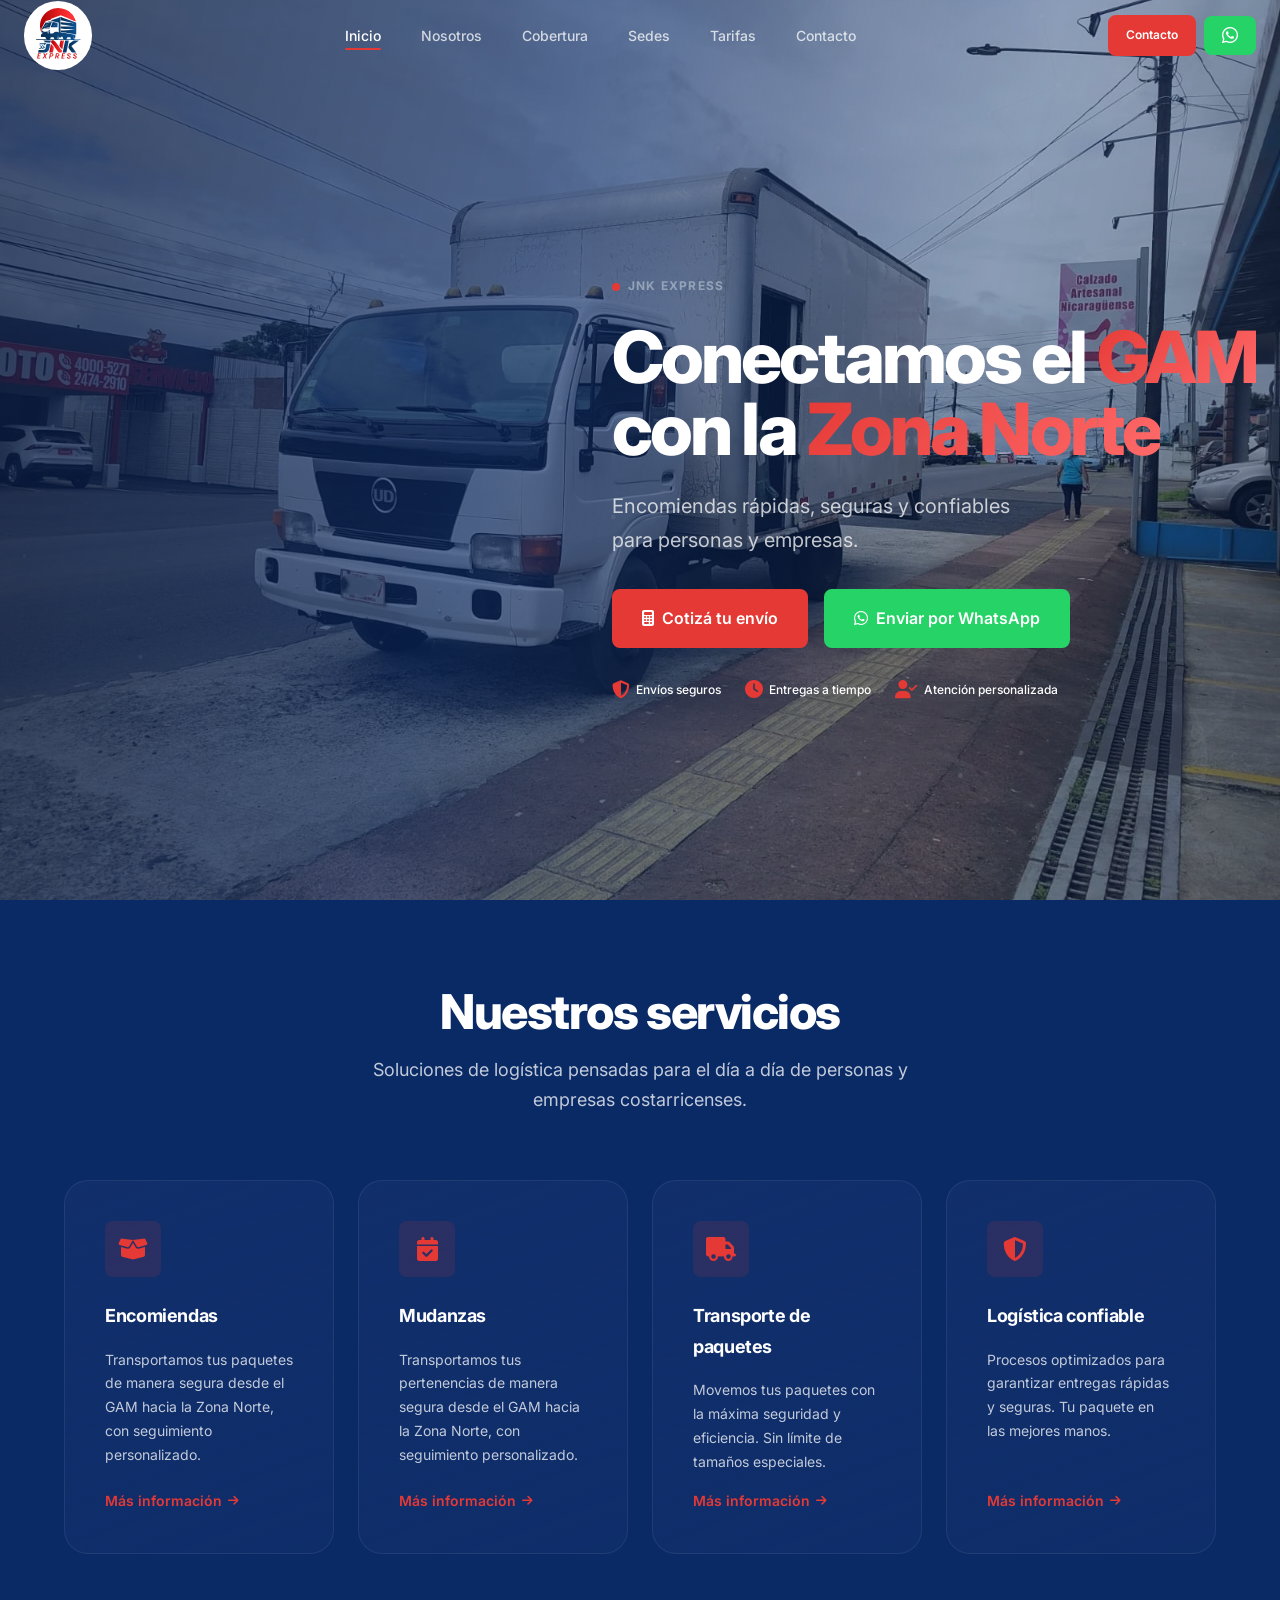
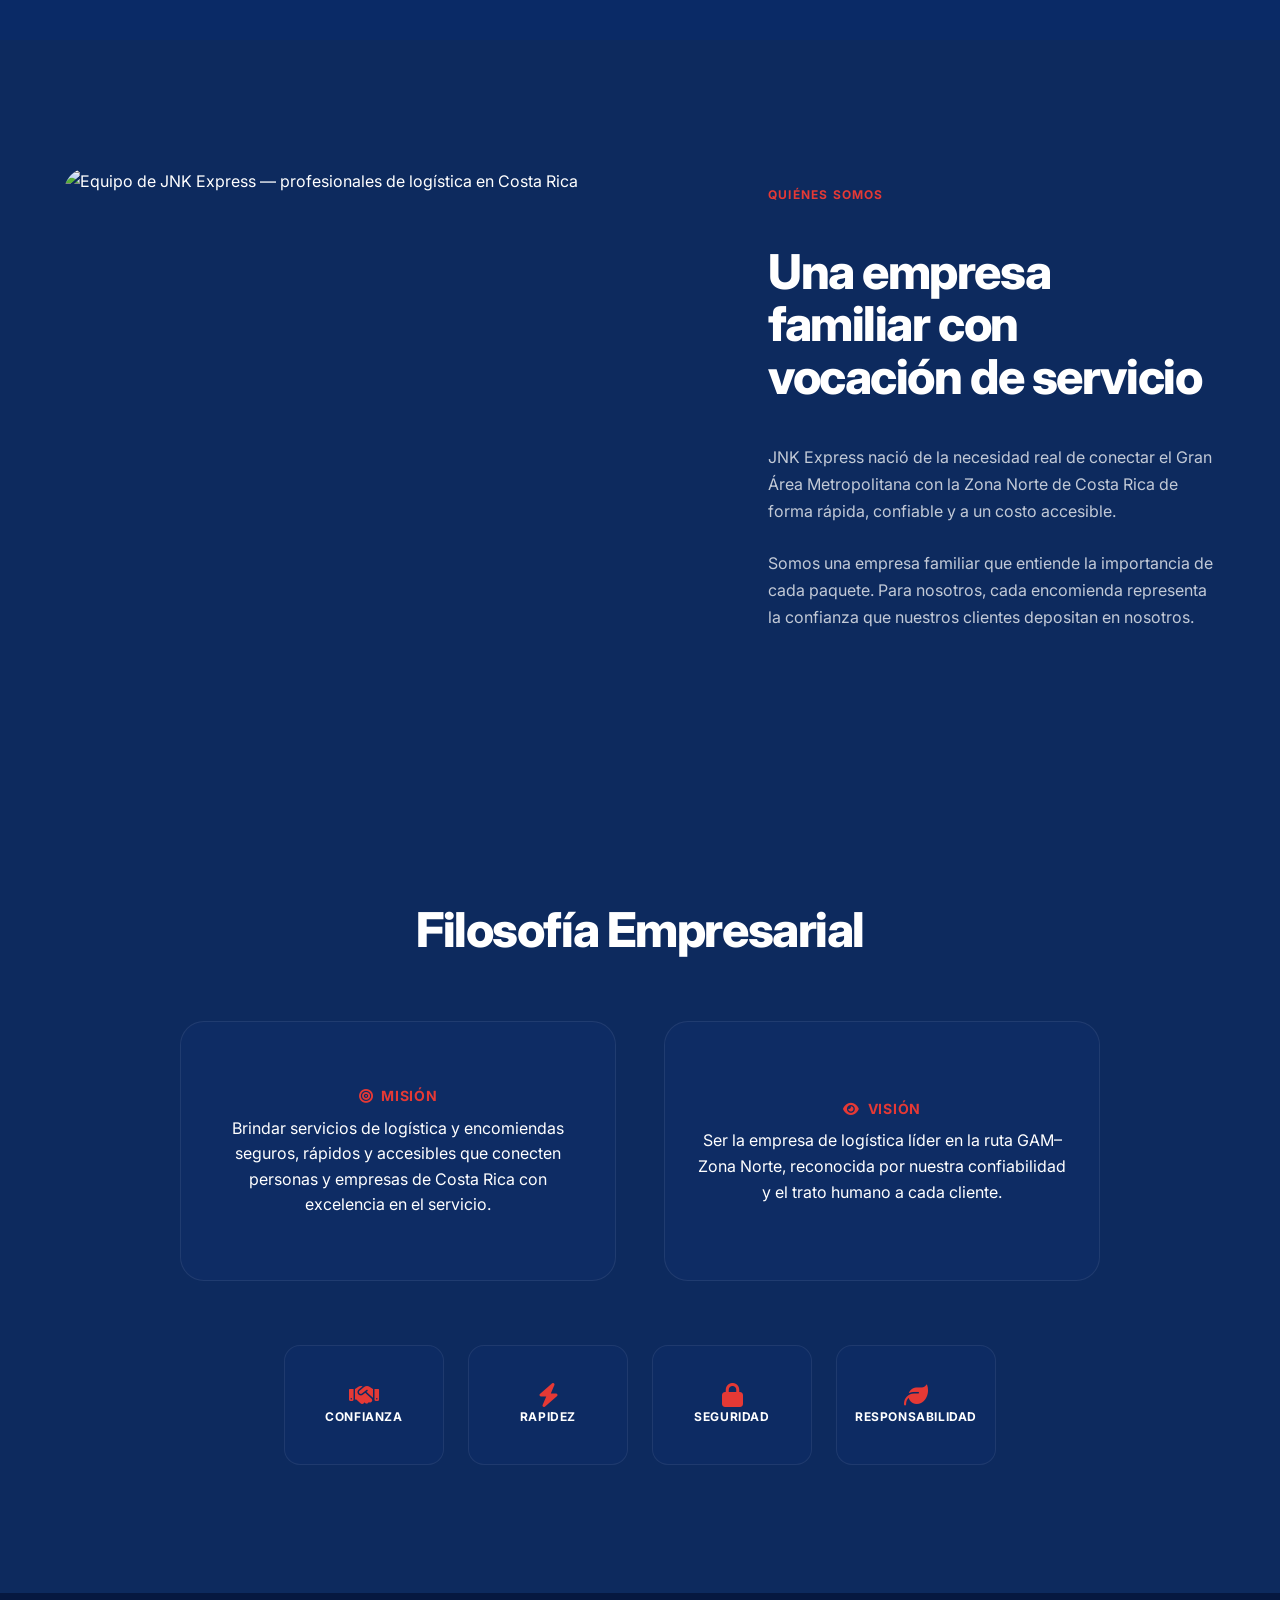
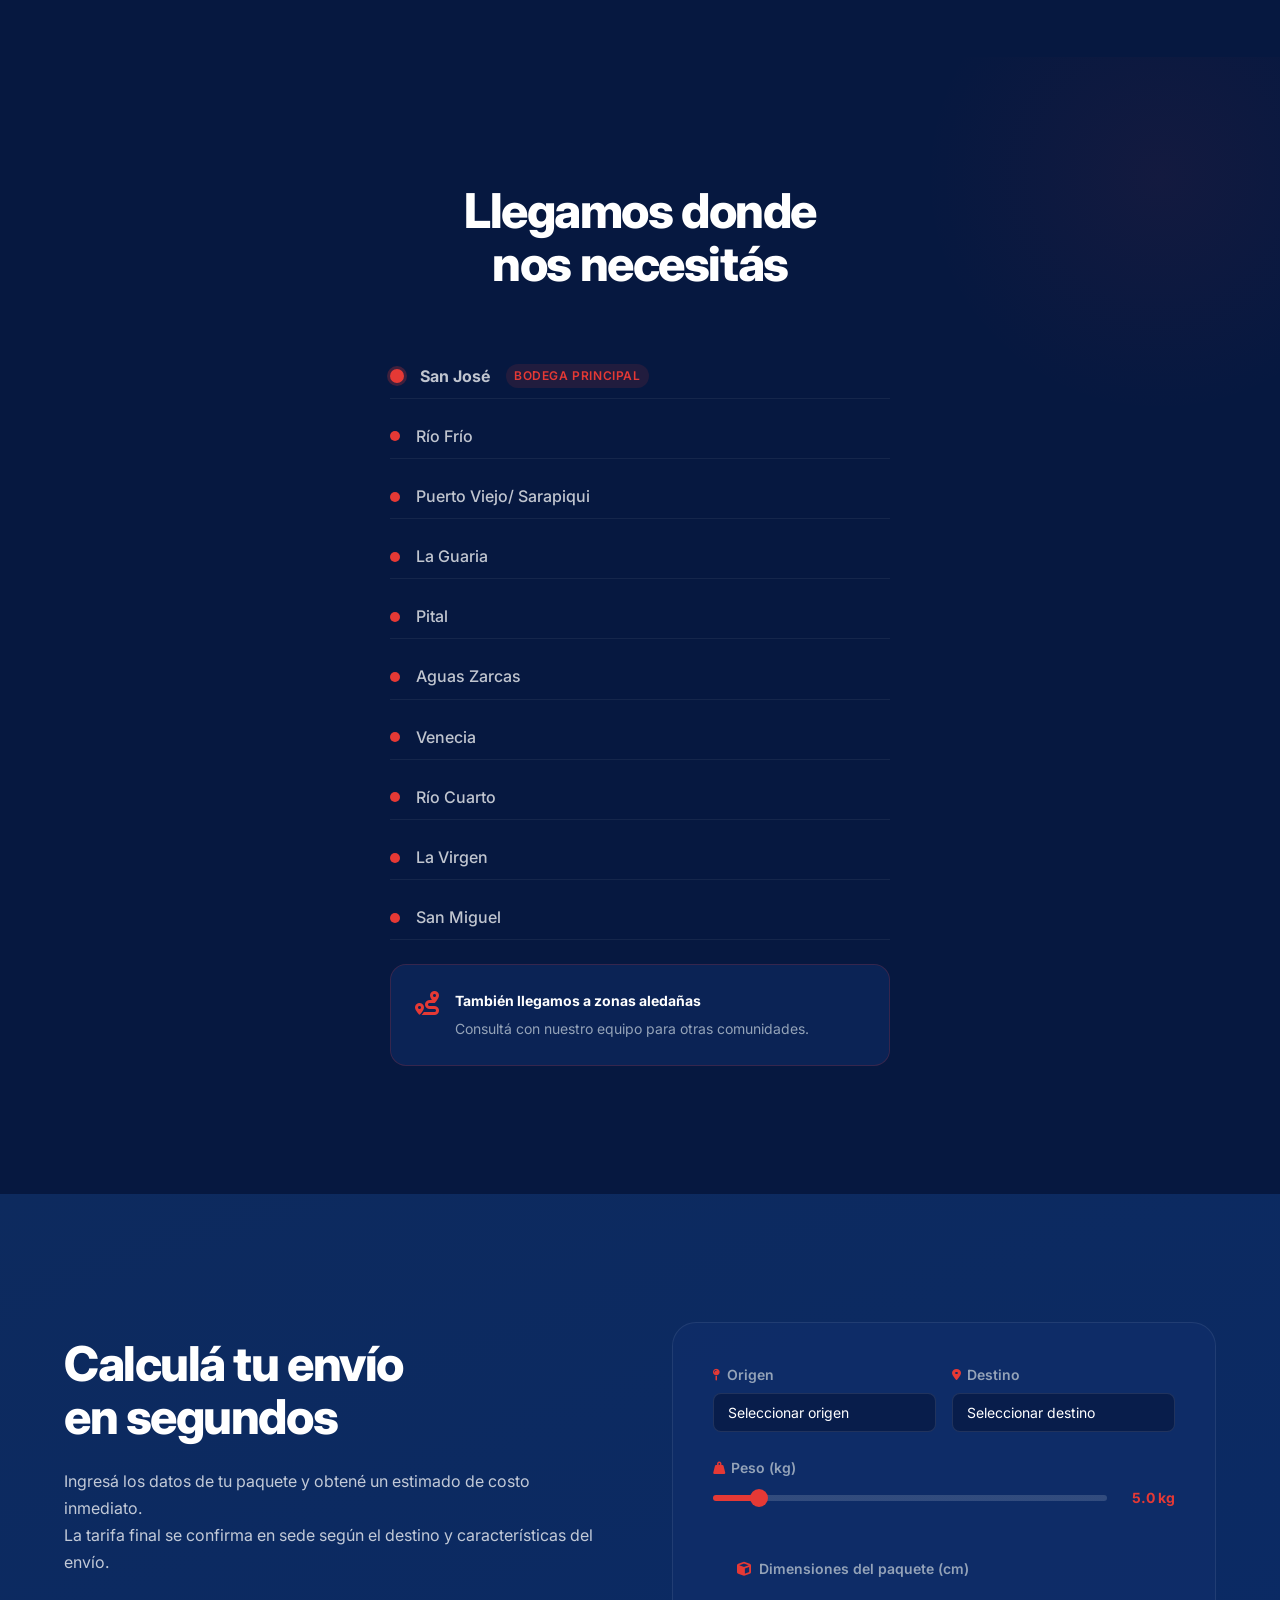
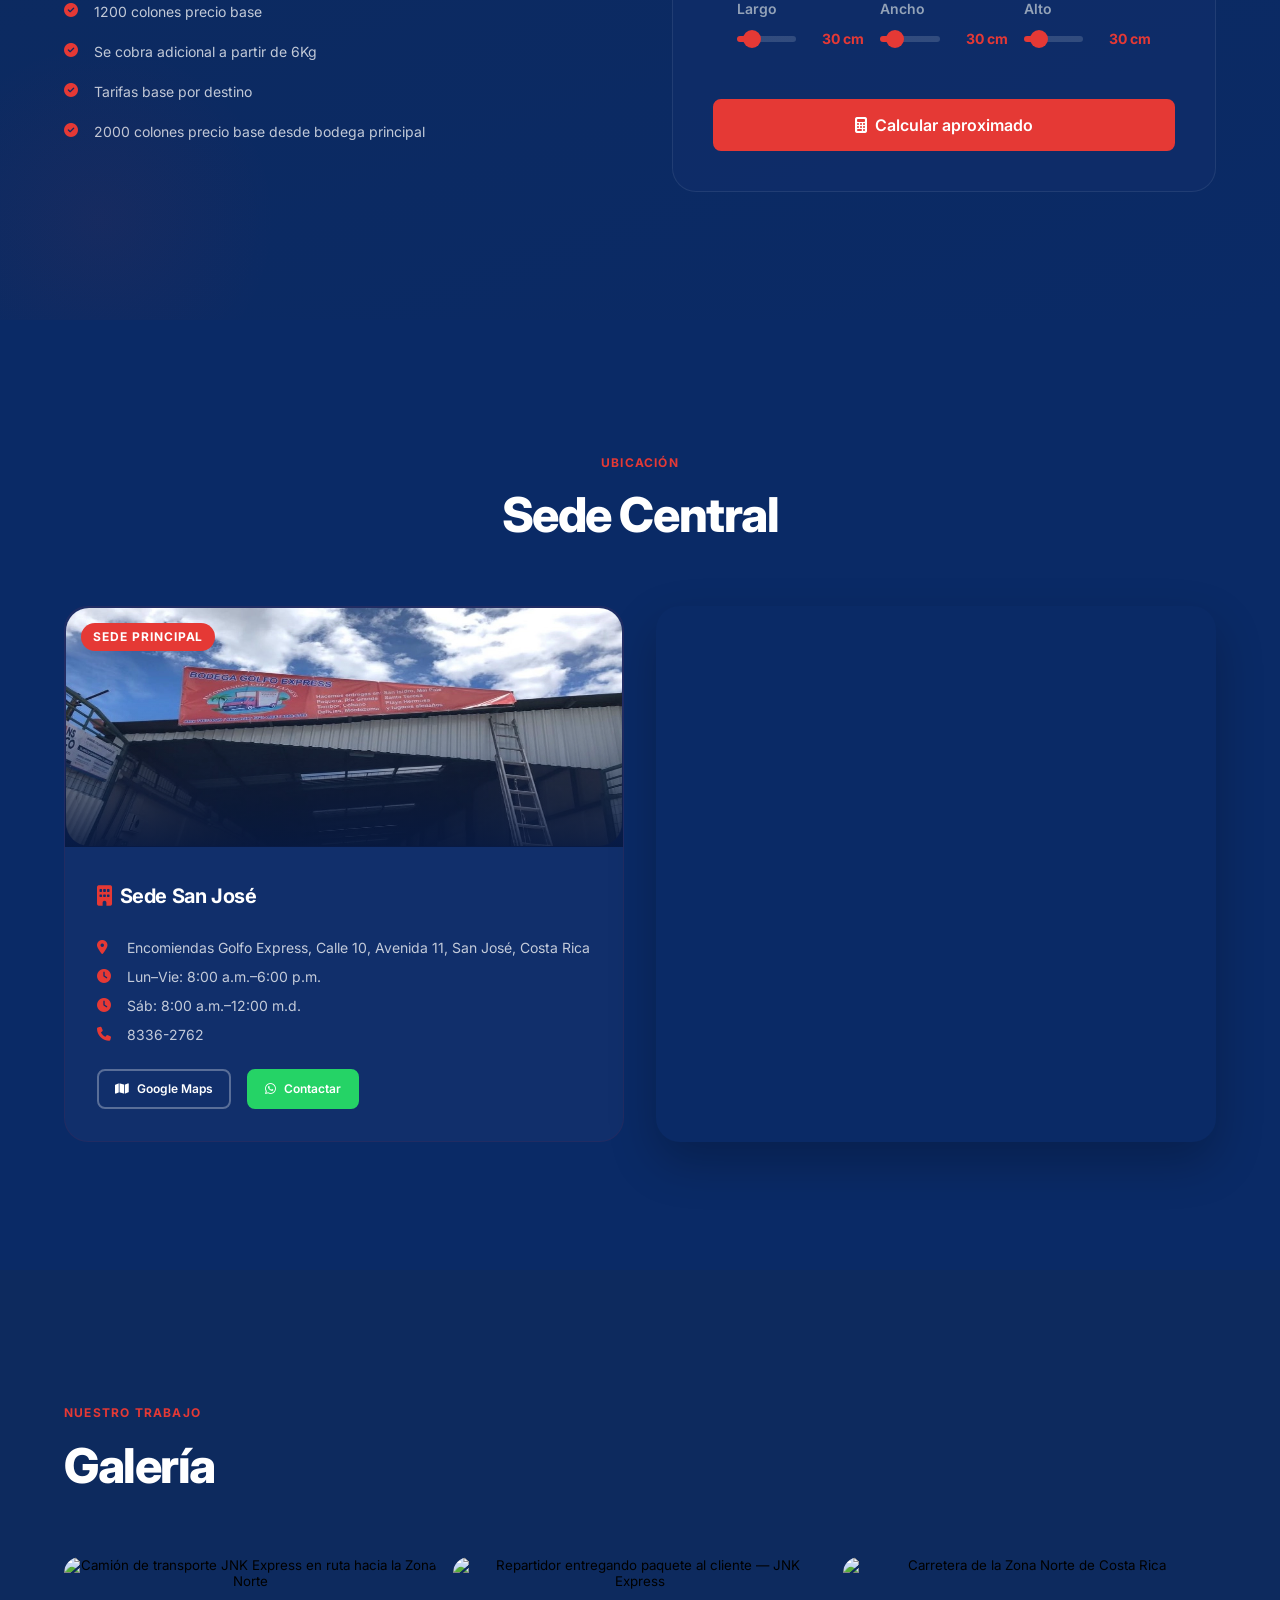
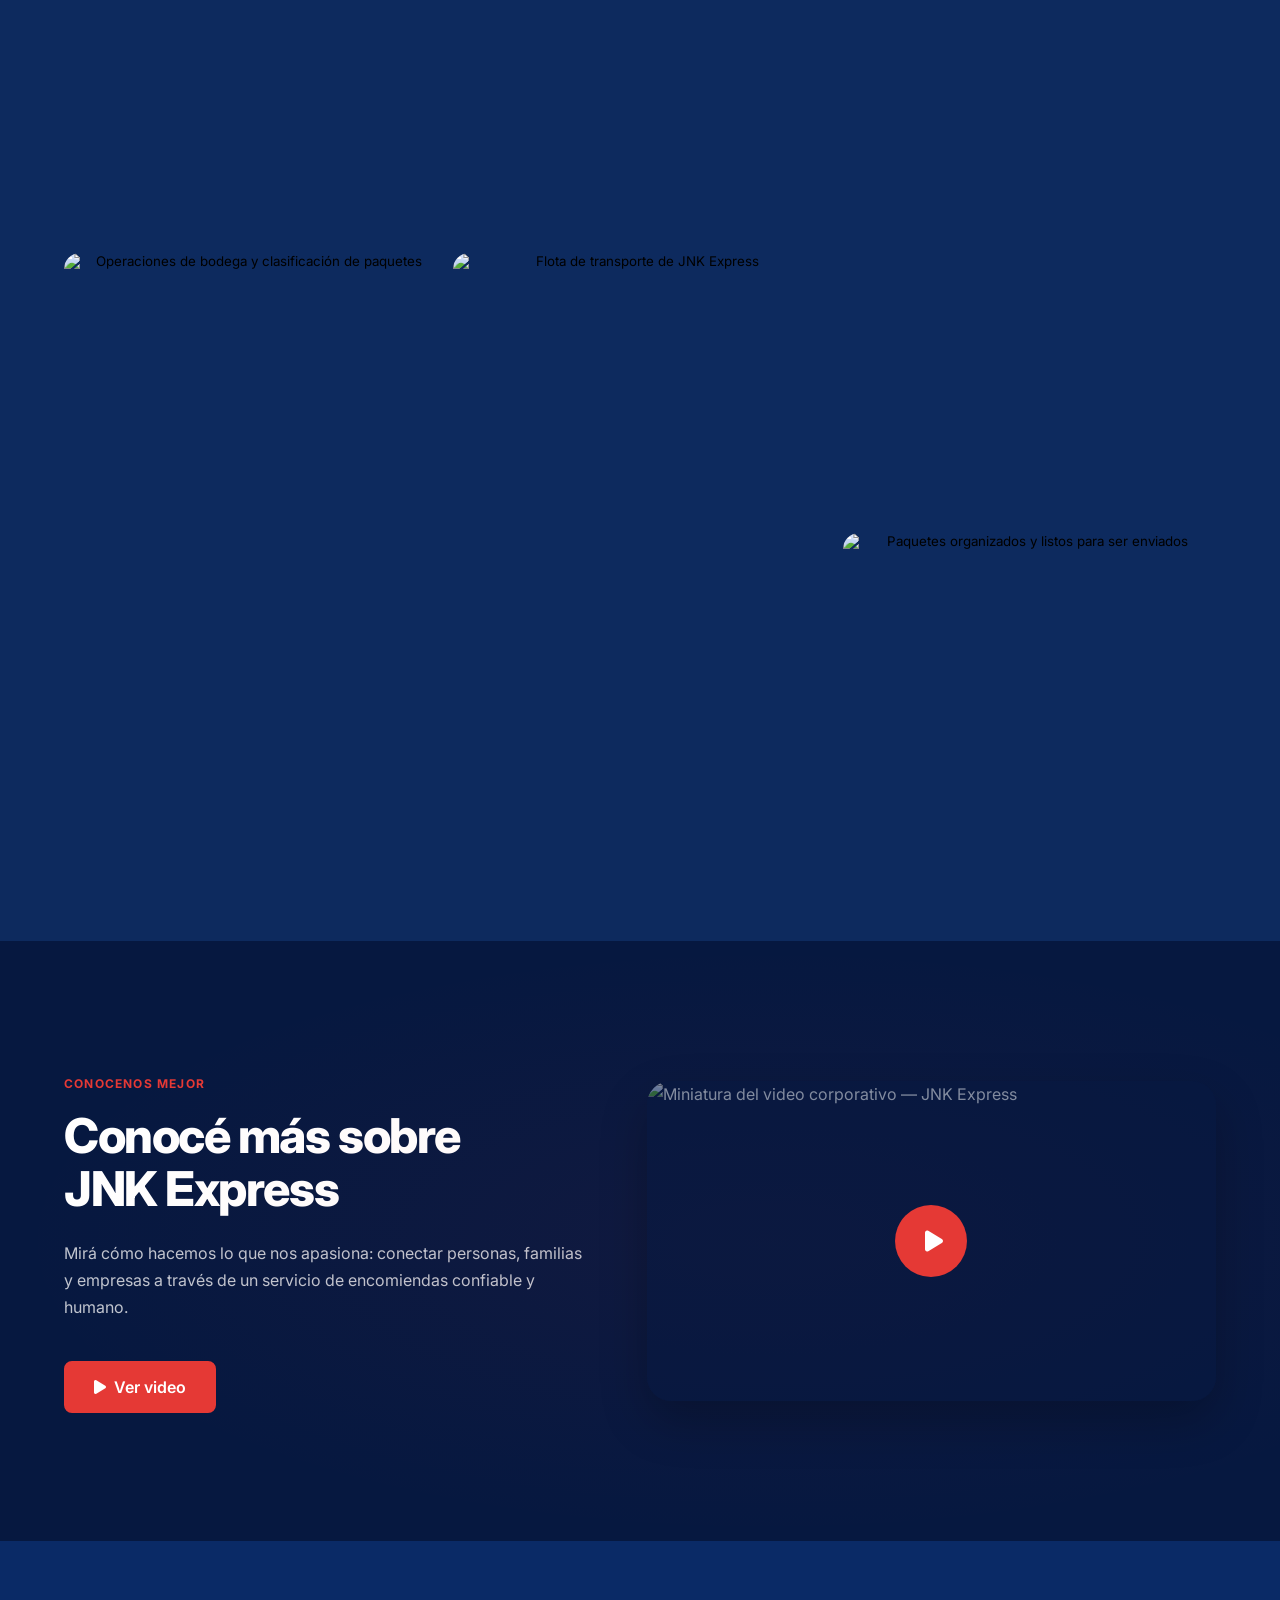
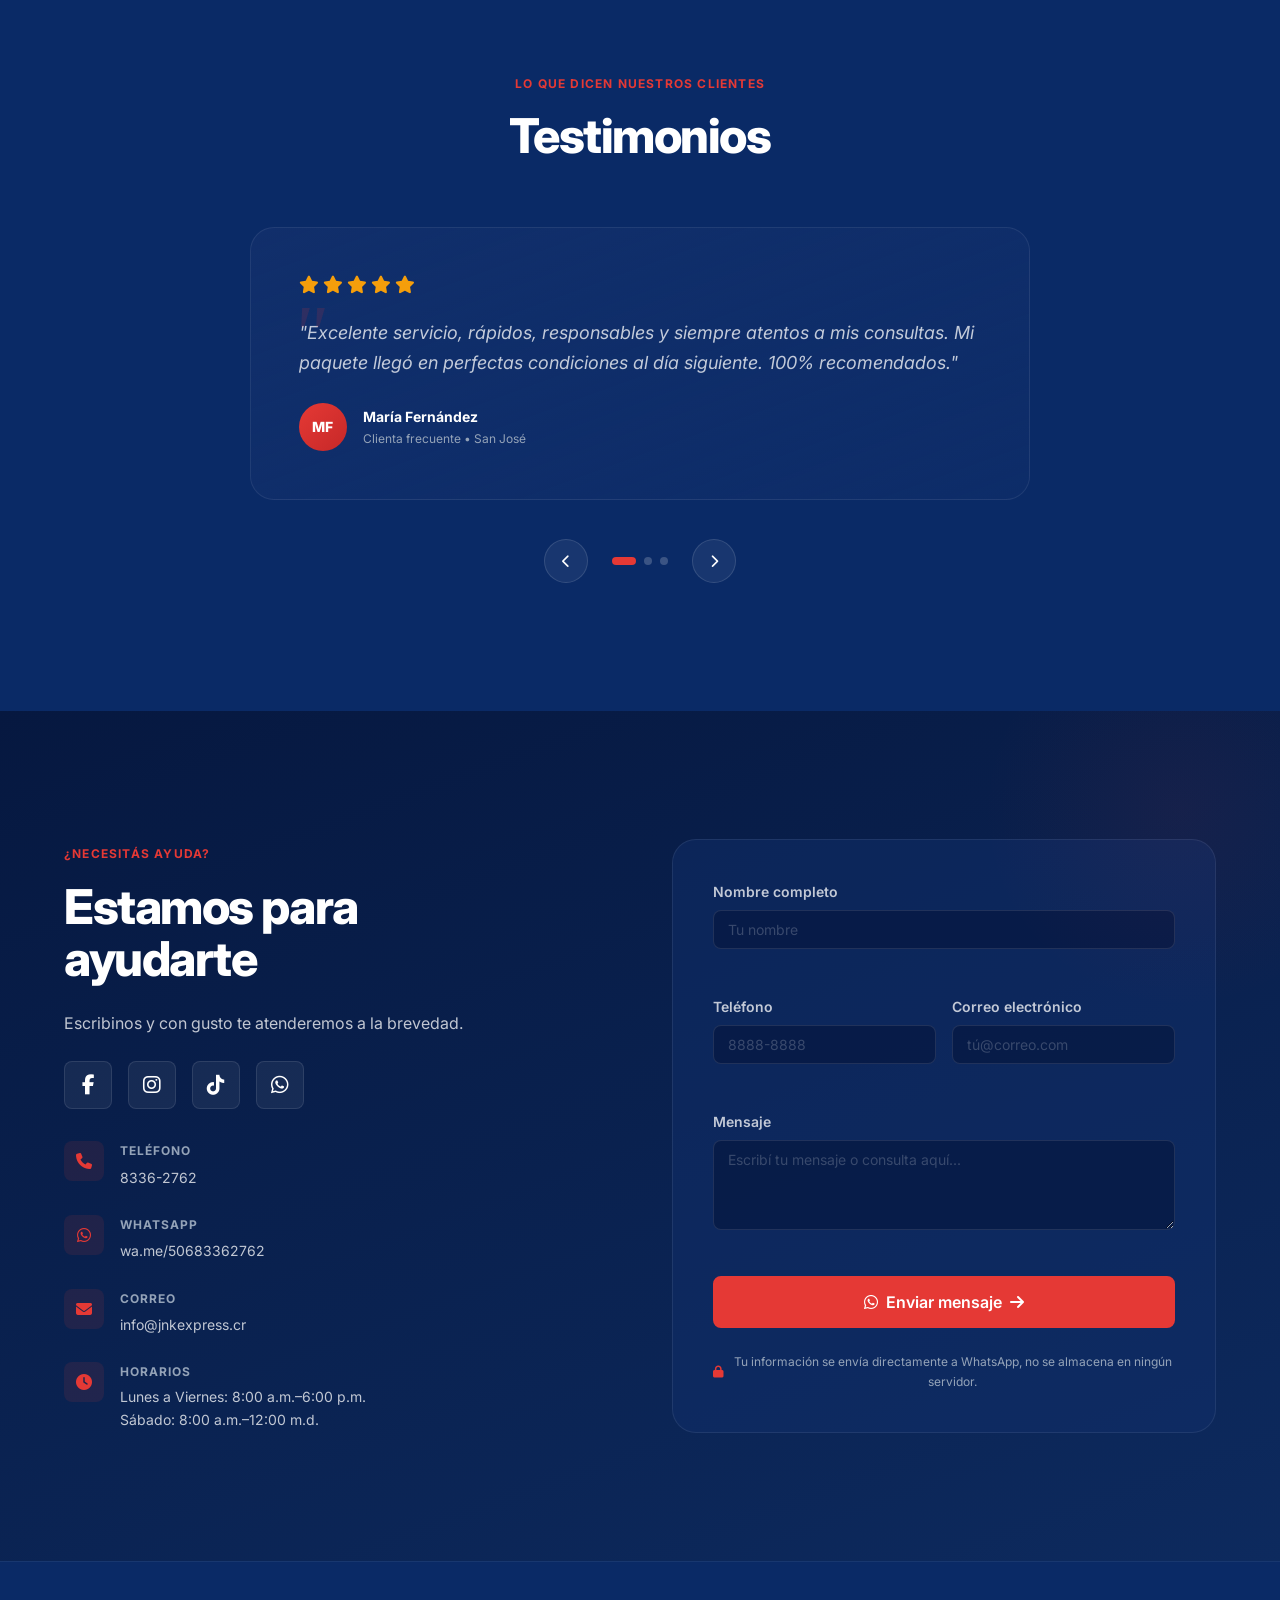
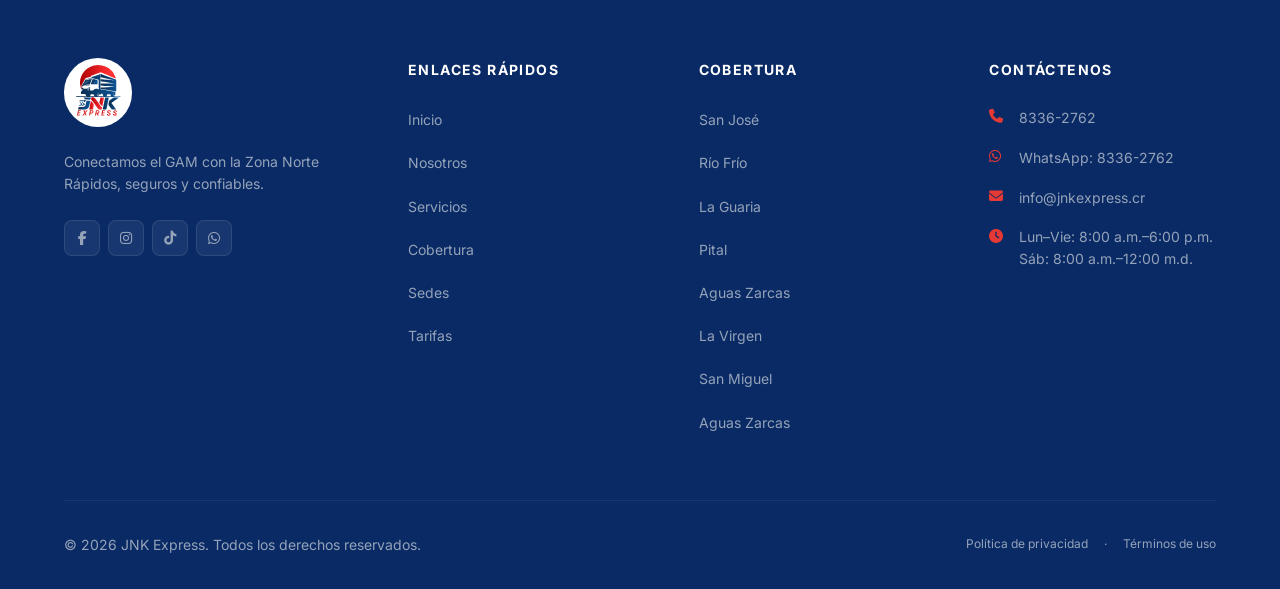
==== index.html @ f55cfb60 "fix(seo): add google search console verification meta tag" ====
<!DOCTYPE html>
<html lang="es">

<head>
    <!-- ══════════════════════════════════════
       META TAGS — SEO Y RENDIMIENTO
       ══════════════════════════════════════ -->
    <meta charset="UTF-8">
    <meta name="viewport" content="width=device-width, initial-scale=1.0">
    <meta http-equiv="X-UA-Compatible" content="IE=edge">

    <!-- SEO Primario -->
    <title>JNK Express</title>
    <meta name="description"
        content="JNK Express: encomiendas rápidas y seguras entre el GAM y la Zona Norte de Costa Rica. Envíos a San José, Río Frío, Pital, Aguas Zarcas y más destinos.">
    <meta name="keywords"
        content="encomiendas Costa Rica, envíos GAM, envíos Zona Norte, transporte de paquetes, mensajería Costa Rica, encomiendas San Carlos, encomiendas Río Frío, logística Costa Rica, transporte empresarial">
    <!-- cambiar con url netlify -->
    <!-- <link rel="canonical" href="https://jnkexpress.cr/"> -->
    <link rel="canonical" href="https://jnkexpress.netlify.app/">

    <!-- Google Search Console Verification -->
    <!-- REEMPLAZAR con el código de verificación de Search Console -->
    <meta name="google-site-verification" content="yZvQUy5CTRhYEAlHgS5wYZeiInk_PXOUps9m0Fp14XA" />

    <!-- Open Graph -->
    <meta property="og:title" content="JNK Express – Encomiendas Costa Rica">
    <meta property="og:description"
        content="Conectamos el GAM con la Zona Norte. Encomiendas rápidas, seguras y confiables.">
    <meta property="og:type" content="website">
    <meta property="og:url" content="https://jnkexpress.netlify.app/">
    <meta property="og:image" content="https://jnkexpress.netlify.app/assets/images/og-image.jpg">
    <meta property="og:locale" content="es_CR">
    <meta property="og:site_name" content="JNK Express">

    <!-- Twitter Cards -->
    <meta name="twitter:card" content="summary_large_image">
    <meta name="twitter:title" content="JNK Express – Encomiendas Costa Rica">
    <meta name="twitter:description" content="Conectamos el GAM con la Zona Norte. Encomiendas rápidas y confiables.">
    <meta name="twitter:image" content="https://jnkexpress.netlify.app/assets/images/og-image.jpg">

    <!-- Schema.org LocalBusiness -->
    <script type="application/ld+json">
  {
    "@context": "https://schema.org",
    "@type": "LocalBusiness",
    "name": "JNK Express",
    "description": "Empresa de logística y encomiendas en Costa Rica, conectando el GAM con la Zona Norte.",
    "url": "https://jnkexpress.cr",
    "telephone": "8336-2762",
    "email": "info@jnkexpress.cr",
    "address": [
      {
        "@type": "PostalAddress",
        "streetAddress": "Calle 12, Avenida 8",
        "addressLocality": "San José",
        "addressCountry": "CR"
      },
      {
        "@type": "PostalAddress",
        "streetAddress": "300 m este de la Plaza de Deportes",
        "addressLocality": "Río Frío",
        "addressRegion": "Alajuela",
        "addressCountry": "CR"
      }
    ],
    "openingHours": "Mo-Fr 08:00-18:00 Sa 08:00-12:00",
    "sameAs": [
      "https://www.facebook.com/share/1AAkf3fwno/?mibextid=wwXIfr",
      "https://www.instagram.com/transportes_jnk_express"
    ]
  }
  </script>

    <!-- ══════════════════════════════════════
       FUENTES — INTER DE GOOGLE FONTS
       ══════════════════════════════════════ -->
    <link rel="preconnect" href="https://fonts.googleapis.com">
    <link rel="preconnect" href="https://fonts.gstatic.com" crossorigin>
    <link href="https://fonts.googleapis.com/css2?family=Inter:wght@400;500;600;700;800&display=swap" rel="stylesheet">

    <!-- ══════════════════════════════════════
       TAILWIND CDN
       ══════════════════════════════════════ -->
    <script src="https://cdn.tailwindcss.com"></script>

    <!-- ══════════════════════════════════════
       FONT AWESOME 6
       ══════════════════════════════════════ -->
    <link rel="stylesheet" href="https://cdnjs.cloudflare.com/ajax/libs/font-awesome/6.5.0/css/all.min.css"
        integrity="sha512-Avb2QiuDEEvB4bZJYdft2mNjVShBftLdPG8FJ0V7irTLQ8Uo0qcPxh4Plq7G5tGm0rU+1SPhVotteLpBERwTkw=="
        crossorigin="anonymous" referrerpolicy="no-referrer">

    <!-- ══════════════════════════════════════
       ESTILOS PROPIOS
       ══════════════════════════════════════ -->
    <link rel="stylesheet" href="css/styles.css">

    <!-- Google Analytics GA4 -->
    <!-- REEMPLAZAR G-XXXXXXXXXX con el ID real del cliente en GA4 -->
    <script async src="https://www.googletagmanager.com/gtag/js?id=G-XXXXXXXXXX"></script>
    <script>
        window.dataLayer = window.dataLayer || [];
        function gtag() { dataLayer.push(arguments); }
        gtag('js', new Date());
        gtag('config', 'G-XXXXXXXXXX');
    </script>
</head>



<body>
    <header id="navbar" class="navbar" role="banner">
        <nav class="navbar__inner" aria-label="Navegación principal">

            <!-- Logo -->
            <a href="#inicio" class="navbar__logo" aria-label="JNK Express — Ir al inicio">
                <img src="assets/logos/jnk-logo.svg" alt="JNK Express" class="navbar__logo-img">
            </a>

            <!-- Menú de navegación desktop -->
            <ul class="navbar__links" role="list">
                <li><a href="#inicio" class="navbar__link" aria-label="Ir a Inicio">Inicio</a></li>
                <li><a href="#nosotros" class="navbar__link" aria-label="Ir a Nosotros">Nosotros</a></li>
                <li><a href="#cobertura" class="navbar__link" aria-label="Ir a Cobertura">Cobertura</a></li>
                <li><a href="#sedes" class="navbar__link" aria-label="Ir a Sedes">Sedes</a></li>
                <li><a href="#calculadora" class="navbar__link" aria-label="Ir a Tarifas">Tarifas</a></li>
                <li><a href="#contacto" class="navbar__link" aria-label="Ir a Contacto">Contacto</a></li>
            </ul>

            <!-- Botones del Navbar -->
            <div class="navbar__actions">
                <a href="#contacto" class="btn btn--primary btn--sm" aria-label="Ir al formulario de contacto">
                    Contacto
                </a>
                <a href="https://wa.me/50683362762" target="_blank" rel="noopener noreferrer"
                    class="btn btn--whatsapp btn--sm" aria-label="Contactar JNK Express por WhatsApp">
                    <i class="fab fa-whatsapp" aria-hidden="true"></i>
                </a>
            </div>

            <!-- menu hamburguesa  -->
            <button id="mobile-menu-btn" class="navbar__hamburger" aria-label="Abrir menú de navegación"
                aria-expanded="false" aria-controls="mobile-menu">
                <span class="hamburger__line" aria-hidden="true"></span>
                <span class="hamburger__line" aria-hidden="true"></span>
                <span class="hamburger__line" aria-hidden="true"></span>
            </button>
        </nav>

        <!-- Menú mobil desplegable -->
        <div id="mobile-menu" class="mobile-menu" aria-hidden="true" role="dialog"
            aria-label="Menú de navegación móvil">
            <ul class="mobile-menu__links" role="list">
                <li><a href="#inicio" class="mobile-menu__link">Inicio</a></li>
                <li><a href="#nosotros" class="mobile-menu__link">Nosotros</a></li>
                <li><a href="#cobertura" class="mobile-menu__link">Cobertura</a></li>
                <li><a href="#sedes" class="mobile-menu__link">Sedes</a></li>
                <li><a href="#calculadora" class="mobile-menu__link">Tarifas</a></li>
                <li><a href="#contacto" class="mobile-menu__link">Contacto</a></li>
            </ul>
            <div class="mobile-menu__actions">
                <a href="https://wa.me/50683362762" target="_blank" rel="noopener noreferrer"
                    class="btn btn--whatsapp btn--full" aria-label="Ir a WhatsApp de JNK Express">
                    <i class="fab fa-whatsapp" aria-hidden="true"></i> WhatsApp
                </a>
            </div>
        </div>
    </header>

    <main id="main-content">
        <!-- SECCIONES -->

        <!-- HERO SECTION -->
        <section id="inicio" class="hero" aria-label="Sección principal de JNK Express">

            <canvas id="hero-canvas" class="hero__canvas" aria-hidden="true"></canvas>

            <div class="hero__bg-image" role="img" aria-label="Camión JNK Express en ruta"></div>

            <!-- degradado -->
            <div class="hero__overlay" aria-hidden="true"></div>

            <div class="hero__container hero__container--single">

                <div class="hero__content reveal-fade-up">
                    <p class="hero__eyebrow">
                        <span class="eyebrow__dot" aria-hidden="true"></span>
                        JNK EXPRESS
                    </p>
                    <h1 class="hero__title">
                        Conectamos el <span class="hero__title--accent">GAM</span><br>
                        con la <span class="hero__title--accent">Zona Norte</span>
                    </h1>

                    <p class="hero__subtitle">
                        Encomiendas rápidas, seguras y confiables<br>
                        para personas y empresas.
                    </p>


                    <div class="hero__actions">
                        <a href="#calculadora" class="btn btn--primary btn--lg"
                            aria-label="Ir a la calculadora de envíos">
                            <i class="fas fa-calculator" aria-hidden="true"></i>
                            Cotizá tu envío
                        </a>
                        <a href="https://wa.me/50683362762" target="_blank" rel="noopener noreferrer"
                            class="btn btn--whatsapp btn--lg" aria-label="Enviar mensaje por WhatsApp a JNK Express">
                            <i class="fab fa-whatsapp" aria-hidden="true"></i>
                            Enviar por WhatsApp
                        </a>
                    </div>
                    <div class="hero__trust" aria-label="Indicadores de confianza">
                        <span class="trust__badge">
                            <i class="fas fa-shield-halved" aria-hidden="true"></i>
                            Envíos seguros
                        </span>
                        <span class="trust__badge">
                            <i class="fas fa-clock" aria-hidden="true"></i>
                            Entregas a tiempo
                        </span>
                        <span class="trust__badge">
                            <i class="fas fa-user-check" aria-hidden="true"></i>
                            Atención personalizada
                        </span>
                    </div>
                </div>

            </div>
        </section>

        <!-- SERVICIOS -->
        <section id="servicios" class="servicios" aria-labelledby="servicios-titulo">
            <div class="section-container">

                <header class="section-header reveal-fade-up">
                    <h2 id="servicios-titulo" class="section-title">Nuestros servicios</h2>
                    <p class="section-subtitle">
                        Soluciones de logística pensadas para el día a día de personas y empresas costarricenses.
                    </p>
                </header>

                <div class="servicios__grid reveal-stagger">

                    <article class="service-card">
                        <div class="service-card__icon-wrap" aria-hidden="true">
                            <i class="fas fa-box-open service-card__icon"></i>
                        </div>
                        <h3 class="service-card__title">Encomiendas</h3>
                        <p class="service-card__desc">
                            Transportamos tus paquetes de manera segura desde el GAM hacia la Zona Norte, con
                            seguimiento
                            personalizado.
                        </p>
                        <a href="#contacto" class="service-card__link"
                            aria-label="Más información sobre el servicio de encomiendas">
                            Más información <i class="fas fa-arrow-right" aria-hidden="true"></i>
                        </a>
                    </article>

                    <article class="service-card">
                        <div class="service-card__icon-wrap" aria-hidden="true">
                            <i class="fas fa-calendar-check service-card__icon"></i>
                        </div>
                        <h3 class="service-card__title">Mudanzas</h3>
                        <p class="service-card__desc">
                            Transportamos tus pertenencias de manera segura desde el GAM hacia la Zona Norte, con
                            seguimiento
                            personalizado.
                        </p>
                        <a href="#contacto" class="service-card__link" aria-label="Más información sobre Mudanzas">
                            Más información <i class="fas fa-arrow-right" aria-hidden="true"></i>
                        </a>
                    </article>

                    <article class="service-card">
                        <div class="service-card__icon-wrap" aria-hidden="true">
                            <i class="fas fa-truck service-card__icon"></i>
                        </div>
                        <h3 class="service-card__title">Transporte de paquetes</h3>
                        <p class="service-card__desc">
                            Movemos tus paquetes con la máxima seguridad y eficiencia. Sin límite de tamaños especiales.
                        </p>
                        <a href="#contacto" class="service-card__link"
                            aria-label="Más información sobre transporte de paquetes">
                            Más información <i class="fas fa-arrow-right" aria-hidden="true"></i>
                        </a>
                    </article>

                    <article class="service-card">
                        <div class="service-card__icon-wrap" aria-hidden="true">
                            <i class="fas fa-shield-halved service-card__icon"></i>
                        </div>
                        <h3 class="service-card__title">Logística confiable</h3>
                        <p class="service-card__desc">
                            Procesos optimizados para garantizar entregas rápidas y seguras. Tu paquete en las mejores
                            manos.
                        </p>
                        <a href="#contacto" class="service-card__link"
                            aria-label="Más información sobre logística confiable">
                            Más información <i class="fas fa-arrow-right" aria-hidden="true"></i>
                        </a>
                    </article>
                </div>
            </div>
        </section>
        <!-- NOSOTROS -->
        <section id="nosotros" class="nosotros" aria-labelledby="nosotros-titulo">
            <div class="section-container">

                <div class="nosotros__grid">

                    <figure class="nosotros__visual reveal-fade-left">
                        <!-- REEMPLAZAR: foto del equipo o sede de JNK Express -->
                        <img src="https://images.unsplash.com/photo-1586528116311-ad8dd3c8310d?w=800&q=80"
                            alt="Equipo de JNK Express — profesionales de logística en Costa Rica" loading="lazy"
                            width="800" height="600" class="nosotros__image">
                    </figure>

                    <div class="nosotros__content reveal-fade-right">
                        <p class="section-eyebrow">Quiénes somos</p>
                        <h2 id="nosotros-titulo" class="section-title section-title--left">
                            Una empresa familiar con<br>vocación de servicio
                        </h2>
                        <p class="nosotros__text">
                            JNK Express nació de la necesidad real de conectar el Gran Área Metropolitana con la Zona
                            Norte de Costa
                            Rica de forma rápida, confiable y a un costo accesible.
                        </p>
                        <p class="nosotros__text">
                            Somos una empresa familiar que entiende la importancia de cada paquete. Para nosotros, cada
                            encomienda
                            representa la confianza que nuestros clientes depositan en nosotros.
                        </p>
                    </div>
                </div>
            </div>
        </section>
        <!-- MISION Y VISION -->
        <section id="mision_vision" class="mision-vision" aria-labelledby="mision-vision-titulo">
            <div class="section-container">
                <header class="section-header reveal-fade-up">
                    <h2 id="mision-vision-titulo" class="section-title">Filosofía Empresarial</h2>
                </header>

                <div class="mision-vision__grid reveal-stagger">
                    <div class="mv__item">
                        <h3 class="mv__title">
                            <i class="fas fa-bullseye" aria-hidden="true"></i> Misión
                        </h3>
                        <p class="mv__text">
                            Brindar servicios de logística y encomiendas seguros, rápidos y accesibles que conecten
                            personas y
                            empresas de Costa Rica con excelencia en el servicio.
                        </p>
                    </div>

                    <div class="mv__item">
                        <h3 class="mv__title">
                            <i class="fas fa-eye" aria-hidden="true"></i> Visión
                        </h3>
                        <p class="mv__text">
                            Ser la empresa de logística líder en la ruta GAM–Zona Norte, reconocida por nuestra
                            confiabilidad y el
                            trato humano a cada cliente.
                        </p>
                    </div>
                </div>
                <div class="mv__valores reveal-stagger" aria-label="Valores de JNK Express">
                    <div class="valor-card">
                        <i class="fas fa-handshake valor-card__icon" aria-hidden="true"></i>
                        <span class="valor-card__label">Confianza</span>
                    </div>

                    <div class="valor-card">
                        <i class="fas fa-bolt valor-card__icon" aria-hidden="true"></i>
                        <span class="valor-card__label">Rapidez</span>
                    </div>

                    <div class="valor-card">
                        <i class="fas fa-lock valor-card__icon" aria-hidden="true"></i>
                        <span class="valor-card__label">Seguridad</span>
                    </div>

                    <div class="valor-card">
                        <i class="fas fa-leaf valor-card__icon" aria-hidden="true"></i>
                        <span class="valor-card__label">Responsabilidad</span>
                    </div>
                </div>
            </div>
        </section>
        <!-- COBERTURA -->
        <section id="cobertura" class="cobertura" aria-labelledby="cobertura-titulo">
            <div class="section-container">

                <header class="section-header reveal-fade-up">
                    <h2 id="cobertura-titulo" class="section-title section-title--white">
                        Llegamos donde<br>nos necesitás
                    </h2>
                </header>

                <div class="cobertura__grid">

                    <!-- destinos -->
                    <div class="cobertura__lista reveal-fade-left">
                        <ul class="destinos__list" role="list" aria-label="Lista de destinos de JNK Express">
                            <li class="destinos__item">
                                <span class="destinos__dot destinos__dot--hub" aria-hidden="true"></span>
                                <strong>San José</strong> <span class="destinos__tag">bodega principal</span>
                            </li>
                            <li class="destinos__item">
                                <span class="destinos__dot" aria-hidden="true"></span>
                                Río Frío
                            </li>
                            <li class="destinos__item">
                                <span class="destinos__dot" aria-hidden="true"></span>
                                Puerto Viejo/ Sarapiqui
                            </li>
                            <li class="destinos__item">
                                <span class="destinos__dot" aria-hidden="true"></span>
                                La Guaria
                            </li>
                            <li class="destinos__item">
                                <span class="destinos__dot" aria-hidden="true"></span>
                                Pital
                            </li>
                            <li class="destinos__item">
                                <span class="destinos__dot" aria-hidden="true"></span>
                                Aguas Zarcas
                            </li>
                            <li class="destinos__item">
                                <span class="destinos__dot" aria-hidden="true"></span>
                                Venecia
                            </li>
                            <li class="destinos__item">
                                <span class="destinos__dot" aria-hidden="true"></span>
                                Río Cuarto
                            </li>
                            <li class="destinos__item">
                                <span class="destinos__dot" aria-hidden="true"></span>
                                La Virgen
                            </li>
                            <li class="destinos__item">
                                <span class="destinos__dot" aria-hidden="true"></span>
                                San Miguel
                            </li>
                        </ul>
                        <aside class="cobertura__extra-card">
                            <i class="fas fa-route cobertura__extra-icon" aria-hidden="true"></i>
                            <div>
                                <p class="cobertura__extra-title">También llegamos a zonas aledañas</p>
                                <p class="cobertura__extra-text">Consultá con nuestro equipo para otras comunidades.</p>
                            </div>
                        </aside>
                    </div>

                </div>
            </div>
        </section>
        <!-- CALCULADORA -->
        <section id="calculadora" class="calculadora" aria-labelledby="calculadora-titulo">
            <div class="section-container">

                <div class="calculadora__grid">

                    <!-- Texto explicativo -->
                    <header class="calculadora__info reveal-fade-left">
                        <!-- <p class="section-eyebrow">Tarifas transparentes</p> -->
                        <h2 id="calculadora-titulo" class="section-title section-title--left">
                            Calculá tu envío<br>en segundos
                        </h2>
                        <p class="calculadora__desc">
                            Ingresá los datos de tu paquete y obtené un estimado de costo inmediato.<br> La tarifa final
                            se confirma
                            en
                            sede según el destino y características del envío.
                        </p>
                        <ul class="calculadora__features" aria-label="Características del servicio">
                            <li class="calculadora__feature">
                                <i class="fas fa-check-circle" aria-hidden="true"></i>
                                1200 colones precio base
                            </li>
                            <li class="calculadora__feature">
                                <i class="fas fa-check-circle" aria-hidden="true"></i>
                                Se cobra adicional a partir de 6Kg
                            </li>
                            <li class="calculadora__feature">
                                <i class="fas fa-check-circle" aria-hidden="true"></i>
                                Tarifas base por destino
                            </li>
                            <li class="calculadora__feature">
                                <i class="fas fa-check-circle" aria-hidden="true"></i>
                                2000 colones precio base desde bodega principal
                            </li>
                        </ul>
                    </header>

                    <!-- Formulario calculadora completo -->
                    <div class="calculadora__form-wrap reveal-fade-right">
                        <form id="calc-form" class="calc-form" novalidate
                            aria-label="Calculadora de envíos JNK Express">

                            <div class="calc-form__row">
                                <div class="calc-form__field">
                                    <label for="calc-origen" class="calc-form__label">
                                        <i class="fas fa-map-pin" aria-hidden="true"></i>
                                        Origen
                                    </label>
                                    <select id="calc-origen" name="calc-origen" class="calc-form__select"
                                        aria-required="true">
                                        <option value="" disabled selected>Seleccionar origen</option>
                                        <option value="sanjose">San José</option>
                                        <option value="sarapiqui">Sarapiqui</option>
                                        <option value="sancarlos">San Carlos</option>
                                    </select>
                                </div>

                                <div class="calc-form__field">
                                    <label for="calc-destino" class="calc-form__label">
                                        <i class="fas fa-location-dot" aria-hidden="true"></i>
                                        Destino
                                    </label>
                                    <select id="calc-destino" name="calc-destino" class="calc-form__select"
                                        aria-required="true">
                                        <option value="" disabled selected>Seleccionar destino</option>
                                        <option value="riofrio">Río Frío</option>
                                        <option value="laguaria">La Guaria</option>
                                        <option value="pital">Pital</option>
                                        <option value="aguaszarcas">Aguas Zarcas</option>
                                        <option value="venecia">Venecia</option>
                                        <option value="riocuarto">Río Cuarto</option>
                                        <option value="lavirgen">La Virgen</option>
                                        <option value="sanmiguel">San Miguel</option>
                                        <option value="sanjose">San José</option>

                                    </select>
                                </div>
                            </div>

                            <div class="calc-form__field">
                                <label for="calc-peso" class="calc-form__label">
                                    <i class="fas fa-weight-hanging" aria-hidden="true"></i>
                                    Peso (kg)
                                </label>
                                <div class="calc-form__range-wrap">
                                    <input type="range" id="calc-peso" name="calc-peso" class="calc-form__input"
                                        min="0.1" max="50" step="0.1" value="5.0" aria-required="true">
                                    <span class="calc-form__range-value" id="calc-peso-val">5.0 kg</span>
                                </div>
                            </div>

                            <div class="calc-form__dimensiones">
                                <p class="calc-form__dimensiones-title">
                                    <i class="fas fa-cube" aria-hidden="true"></i>
                                    Dimensiones del paquete (cm)
                                </p>
                                <div class="calc-form__row calc-form__row--3">
                                    <div class="calc-form__field">
                                        <label for="calc-largo" class="calc-form__label">Largo</label>
                                        <div class="calc-form__range-wrap">
                                            <input type="range" id="calc-largo" name="calc-largo"
                                                class="calc-form__input" min="1" max="200" step="1" value="30">
                                            <span class="calc-form__range-value" id="calc-largo-val">30 cm</span>
                                        </div>
                                    </div>
                                    <div class="calc-form__field">
                                        <label for="calc-ancho" class="calc-form__label">Ancho</label>
                                        <div class="calc-form__range-wrap">
                                            <input type="range" id="calc-ancho" name="calc-ancho"
                                                class="calc-form__input" min="1" max="200" step="1" value="30">
                                            <span class="calc-form__range-value" id="calc-ancho-val">30 cm</span>
                                        </div>
                                    </div>
                                    <div class="calc-form__field">
                                        <label for="calc-alto" class="calc-form__label">Alto</label>
                                        <div class="calc-form__range-wrap">
                                            <input type="range" id="calc-alto" name="calc-alto" class="calc-form__input"
                                                min="1" max="200" step="1" value="30">
                                            <span class="calc-form__range-value" id="calc-alto-val">30 cm</span>
                                        </div>
                                    </div>
                                </div>
                            </div>

                            <button type="submit" id="calc-btn" class="btn btn--primary btn--full btn--lg"
                                aria-label="Calcular costo de envío">
                                <i class="fas fa-calculator" aria-hidden="true"></i>
                                Calcular aproximado
                            </button>

                        </form>

                        <!-- Resultado del cálculo -->
                        <output id="calc-resultado" class="calc-resultado" aria-live="polite" aria-atomic="true" hidden>
                            <div class="calc-resultado__inner">
                                <p class="calc-resultado__label">Precio estimado</p>
                                <p id="calc-precio" class="calc-resultado__precio">₡0</p>
                                <p class="calc-resultado__desglose" id="calc-desglose"></p>
                                <p class="calc-resultado__disclaimer">
                                    <i class="fas fa-info-circle" aria-hidden="true"></i>
                                    Precio estimado sujeto a validación en sede.
                                </p>
                                <a id="calc-wa-btn" href="https://wa.me/50683362762" target="_blank"
                                    rel="noopener noreferrer" class="btn btn--whatsapp btn--full"
                                    aria-label="Confirmar envío por WhatsApp">
                                    <i class="fab fa-whatsapp" aria-hidden="true"></i>
                                    Confirmar tarifa
                                </a>
                            </div>
                        </output>
                    </div>
                </div>
            </div>
        </section>
        <!-- SEDE -->
        <section id="sedes" class="sedes" aria-labelledby="sedes-titulo">
            <div class="section-container">

                <header class="section-header reveal-fade-up">
                    <p class="section-eyebrow">Ubicación</p>
                    <h2 id="sedes-titulo" class="section-title">Sede Central</h2>
                </header>

                <div class="sedes__grid">

                    <article class="sede-card reveal-fade-left" aria-label="Sede San José de JNK Express">
                        <!-- REEMPLAZAR: foto real de la sede de San José -->
                        <figure class="sede-card__img-wrap">
                            <img src="assets/image/GOLFOEXPRESS.webp" alt="sede JNK San Jose" loading="lazy" width="800"
                                height="500" class="sede-card">
                            <div class="sede-card__img-overlay" aria-hidden="true"></div>
                            <figcaption class="sede-card__badge">Sede Principal</figcaption>
                        </figure>
                        <div class="sede-card__content">
                            <h3 class="sede-card__title">
                                <i class="fas fa-building" aria-hidden="true"></i>
                                Sede San José
                            </h3>
                            <address class="sede-card__address">
                                <p>
                                    <i class="fas fa-map-marker-alt" aria-hidden="true"></i>
                                    Encomiendas Golfo Express, Calle 10, Avenida 11, San José, Costa Rica
                                </p>
                                <p>
                                    <i class="fas fa-clock" aria-hidden="true"></i>
                                    Lun–Vie: 8:00 a.m.–6:00 p.m.
                                </p>
                                <p>
                                    <i class="fas fa-clock" aria-hidden="true"></i>
                                    Sáb: 8:00 a.m.–12:00 m.d.
                                </p>
                                <p>
                                    <i class="fas fa-phone" aria-hidden="true"></i>
                                    8336-2762
                                </p>
                            </address>
                            <div class="sede-card__actions">
                                <a href="https://maps.app.goo.gl/nBpJiD12Nc4AhbwN9" target="_blank"
                                    rel="noopener noreferrer" class="btn btn--outline btn--sm"
                                    aria-label="Ver sede San José en Google Maps">
                                    <i class="fas fa-map" aria-hidden="true"></i>
                                    Google Maps
                                </a>
                                <a href="https://wa.me/50683362762" target="_blank" rel="noopener noreferrer"
                                    class="btn btn--whatsapp btn--sm" aria-label="Contactar sede San José por WhatsApp">
                                    <i class="fab fa-whatsapp" aria-hidden="true"></i>
                                    Contactar
                                </a>
                            </div>
                        </div>
                    </article>
                    <!-- Mapa Google Maps Costa Rica -->
                    <figure class="cobertura__figure reveal-fade-right">
                        <div class="cobertura__mapa-container">
                            <iframe
                                src="https://www.google.com/maps/embed?pb=!4v1781680748551!6m8!1m7!1sWpvnLh--ypLMEQh6GgXbog!2m2!1d9.940238867967249!2d-84.08284470241398!3f271.18284587622827!4f-0.8905675488793747!5f0.7820865974627469"
                                class="cobertura__iframe" allowfullscreen="" loading="lazy"
                                referrerpolicy="no-referrer-when-downgrade"
                                title="Ubicación de bodega en San José, Costa Rica"></iframe>
                        </div>
                    </figure>


                </div>
            </div>
        </section>
        <!-- GALERIA -->
        <section id="galeria" class="galeria" aria-labelledby="galeria-titulo">
            <div class="section-container">

                <header class="galeria__header">
                    <div class="reveal-fade-up">
                        <p class="section-eyebrow">Nuestro trabajo</p>
                        <h2 id="galeria-titulo" class="section-title">Galería</h2>
                    </div>
                </header>

                <div class="galeria__grid reveal-stagger" role="list" aria-label="Galería de imágenes JNK Express">

                    <!-- REEMPLAZAR: foto real del cliente — camiones en ruta -->
                    <button class="galeria__item" data-index="0" aria-label="Abrir imagen 1: Camión JNK Express en ruta"
                        role="listitem">
                        <img src="https://images.unsplash.com/photo-1601584115197-04ecc0da31d7?w=800&q=80"
                            alt="Camión de transporte JNK Express en ruta hacia la Zona Norte" loading="lazy"
                            width="800" height="600" class="galeria__img">
                        <div class="galeria__overlay" aria-hidden="true">
                            <i class="fas fa-expand" aria-hidden="true"></i>
                        </div>
                    </button>

                    <!-- REEMPLAZAR: foto real del cliente — operaciones de bodega -->
                    <button class="galeria__item galeria__item--tall" data-index="1"
                        aria-label="Abrir imagen 2: Operaciones de bodega" role="listitem">
                        <img src="https://images.unsplash.com/photo-1553413077-190dd305871c?w=600&q=80"
                            alt="Operaciones de bodega y clasificación de paquetes" loading="lazy" width="600"
                            height="900" class="galeria__img">
                        <div class="galeria__overlay" aria-hidden="true">
                            <i class="fas fa-expand" aria-hidden="true"></i>
                        </div>
                    </button>

                    <!-- REEMPLAZAR: foto real del cliente — entrega de paquete -->
                    <button class="galeria__item" data-index="2" aria-label="Abrir imagen 3: Entrega de paquete"
                        role="listitem">
                        <img src="https://images.unsplash.com/photo-1590004953392-5aba2e72269a?w=800&q=80"
                            alt="Repartidor entregando paquete al cliente — JNK Express" loading="lazy" width="800"
                            height="600" class="galeria__img">
                        <div class="galeria__overlay" aria-hidden="true">
                            <i class="fas fa-expand" aria-hidden="true"></i>
                        </div>
                    </button>

                    <!-- REEMPLAZAR: foto real del cliente — flota de vehículos -->
                    <button class="galeria__item" data-index="3" aria-label="Abrir imagen 4: Flota de vehículos"
                        role="listitem">
                        <img src="https://images.unsplash.com/photo-1519003722824-194d4455a60c?w=800&q=80"
                            alt="Flota de transporte de JNK Express" loading="lazy" width="800" height="600"
                            class="galeria__img">
                        <div class="galeria__overlay" aria-hidden="true">
                            <i class="fas fa-expand" aria-hidden="true"></i>
                        </div>
                    </button>

                    <!-- REEMPLAZAR: foto real del cliente — paisaje Zona Norte Costa Rica -->
                    <button class="galeria__item galeria__item--tall" data-index="4"
                        aria-label="Abrir imagen 5: Paisaje de la Zona Norte" role="listitem">
                        <img src="https://images.unsplash.com/photo-1444723121867-7a241cacace9?w=600&q=80"
                            alt="Carretera de la Zona Norte de Costa Rica" loading="lazy" width="600" height="900"
                            class="galeria__img">
                        <div class="galeria__overlay" aria-hidden="true">
                            <i class="fas fa-expand" aria-hidden="true"></i>
                        </div>
                    </button>

                    <!-- REEMPLAZAR: foto real del cliente — paquetes listos para envío -->
                    <button class="galeria__item" data-index="5" aria-label="Abrir imagen 6: Paquetes listos para envío"
                        role="listitem">
                        <img src="https://images.unsplash.com/photo-1612349317150-e413f6a5b16d?w=800&q=80"
                            alt="Paquetes organizados y listos para ser enviados" loading="lazy" width="800"
                            height="600" class="galeria__img">
                        <div class="galeria__overlay" aria-hidden="true">
                            <i class="fas fa-expand" aria-hidden="true"></i>
                        </div>
                    </button>

                </div>
            </div>
        </section>
        <!-- Lightbox Modal -->
        <div id="lightbox" class="lightbox" role="dialog" aria-modal="true" aria-label="Visualizador de imágenes"
            hidden>
            <div class="lightbox__backdrop" id="lightbox-backdrop" aria-hidden="true"></div>
            <button class="lightbox__close" id="lightbox-close" aria-label="Cerrar visualizador de imágenes">
                <i class="fas fa-times" aria-hidden="true"></i>
            </button>
            <button class="lightbox__nav lightbox__nav--prev" id="lightbox-prev" aria-label="Imagen anterior">
                <i class="fas fa-chevron-left" aria-hidden="true"></i>
            </button>
            <div class="lightbox__content">
                <img id="lightbox-img" src="" alt="" class="lightbox__img">
                <p id="lightbox-caption" class="lightbox__caption"></p>
            </div>
            <button class="lightbox__nav lightbox__nav--next" id="lightbox-next" aria-label="Imagen siguiente">
                <i class="fas fa-chevron-right" aria-hidden="true"></i>
            </button>
        </div>
        <!-- VIDEO -->
        <section id="video" class="video-section" aria-labelledby="video-titulo">
            <div class="section-container">

                <div class="video-section__grid">

                    <!-- Texto -->
                    <div class="video-section__content reveal-fade-left">
                        <p class="section-eyebrow section-eyebrow--light">Conocenos mejor</p>
                        <h2 id="video-titulo" class="section-title section-title--white">
                            Conocé más sobre<br>JNK Express
                        </h2>
                        <p class="video-section__desc">
                            Mirá cómo hacemos lo que nos apasiona: conectar personas, familias y empresas a través de un
                            servicio de
                            encomiendas confiable y humano.
                        </p>
                        <button id="video-play-btn" class="btn btn--primary btn--lg video-section__btn"
                            aria-label="Reproducir video corporativo de JNK Express">
                            <i class="fas fa-play" aria-hidden="true"></i>
                            Ver video
                        </button>
                    </div>

                    <!-- Thumbnail con botón play -->
                    <div class="video-section__thumb-wrap reveal-fade-right">
                        <!-- REEMPLAZAR: thumbnail con screenshot del video corporativo del cliente -->
                        <div class="video-thumb" id="video-thumbnail">
                            <img src="https://images.unsplash.com/photo-1601584115197-04ecc0da31d7?w=900&q=80"
                                alt="Miniatura del video corporativo — JNK Express" loading="lazy" width="900"
                                height="506" class="video-thumb__img">
                            <div class="video-thumb__overlay" aria-hidden="true"></div>
                            <button class="video-thumb__play-btn" id="video-thumb-btn"
                                aria-label="Reproducir video corporativo de JNK Express">
                                <i class="fas fa-play" aria-hidden="true"></i>
                            </button>
                        </div>
                    </div>
                </div>
            </div>
        </section>
        <!-- Modal de video -->
        <div id="video-modal" class="video-modal" role="dialog" aria-modal="true"
            aria-label="Video corporativo JNK Express" hidden>
            <div class="video-modal__backdrop" id="video-modal-backdrop" aria-hidden="true"></div>
            <div class="video-modal__content">
                <button class="video-modal__close" id="video-modal-close" aria-label="Cerrar video">
                    <i class="fas fa-times" aria-hidden="true"></i>
                </button>
                <!-- REEMPLAZAR: URL de YouTube del cliente -->
                <!-- El src se asigna en JavaScript solo al abrir para no cargar innecesariamente -->
                <iframe id="video-iframe" class="video-modal__iframe" src="" title="Video corporativo JNK Express"
                    frameborder="0"
                    allow="accelerometer; autoplay; clipboard-write; encrypted-media; gyroscope; picture-in-picture"
                    allowfullscreen>
                </iframe>
            </div>
        </div>
        <!-- TESTIMONIOS -->
        <section id="testimonios" class="testimonios" aria-labelledby="testimonios-titulo">
            <div class="section-container">

                <header class="testimonios__header reveal-fade-up">
                    <p class="section-eyebrow">Lo que dicen nuestros clientes</p>
                    <h2 id="testimonios-titulo" class="section-title">Testimonios</h2>
                </header>

                <!-- Slider de testimonios -->
                <div class="testimonios__slider" role="region" aria-label="Testimonios de clientes">

                    <div class="testimonios__track" id="testimonios-track" aria-live="polite">

                        <!-- Testimonio 1 — hipotético de prototipo -->
                        <article class="testimonio-card" data-index="0" aria-label="Testimonio de María Fernández">
                            <div class="testimonio-card__stars" aria-label="5 estrellas de calificación">
                                <i class="fas fa-star" aria-hidden="true"></i>
                                <i class="fas fa-star" aria-hidden="true"></i>
                                <i class="fas fa-star" aria-hidden="true"></i>
                                <i class="fas fa-star" aria-hidden="true"></i>
                                <i class="fas fa-star" aria-hidden="true"></i>
                            </div>
                            <blockquote class="testimonio-card__quote">
                                "Excelente servicio, rápidos, responsables y siempre atentos a mis consultas. Mi paquete
                                llegó en
                                perfectas condiciones al día siguiente. 100% recomendados."
                            </blockquote>
                            <div class="testimonio-card__author">
                                <div class="testimonio-card__avatar" aria-hidden="true">MF</div>
                                <div class="testimonio-card__info">
                                    <p class="testimonio-card__name">María Fernández</p>
                                    <p class="testimonio-card__role">Clienta frecuente • San José</p>
                                </div>
                            </div>
                        </article>

                        <!-- Testimonio 2 — hipotético de prototipo -->
                        <article class="testimonio-card" data-index="1" aria-label="Testimonio de Carlos Rodríguez">
                            <div class="testimonio-card__stars" aria-label="5 estrellas de calificación">
                                <i class="fas fa-star" aria-hidden="true"></i>
                                <i class="fas fa-star" aria-hidden="true"></i>
                                <i class="fas fa-star" aria-hidden="true"></i>
                                <i class="fas fa-star" aria-hidden="true"></i>
                                <i class="fas fa-star" aria-hidden="true"></i>
                            </div>
                            <blockquote class="testimonio-card__quote">
                                "Uso JNK Express para enviar mercadería a mi tienda en Río Frío cada semana. El servicio
                                es puntual y el
                                precio muy razonable. Es la empresa de confianza que todos necesitan."
                            </blockquote>
                            <div class="testimonio-card__author">
                                <div class="testimonio-card__avatar" aria-hidden="true">CR</div>
                                <div class="testimonio-card__info">
                                    <p class="testimonio-card__name">Carlos Rodríguez</p>
                                    <p class="testimonio-card__role">Empresario • Río Frío, Alajuela</p>
                                </div>
                            </div>
                        </article>

                        <!-- Testimonio 3 — hipotético de prototipo -->
                        <article class="testimonio-card" data-index="2" aria-label="Testimonio de Andrea Mora">
                            <div class="testimonio-card__stars" aria-label="5 estrellas de calificación">
                                <i class="fas fa-star" aria-hidden="true"></i>
                                <i class="fas fa-star" aria-hidden="true"></i>
                                <i class="fas fa-star" aria-hidden="true"></i>
                                <i class="fas fa-star" aria-hidden="true"></i>
                                <i class="fas fa-star" aria-hidden="true"></i>
                            </div>
                            <blockquote class="testimonio-card__quote">
                                "Por fin un servicio de encomiendas que llega a la Zona Norte sin contratiempos. Lo que
                                otros prometían,
                                JNK lo cumple. Atención al cliente impecable."
                            </blockquote>
                            <div class="testimonio-card__author">
                                <div class="testimonio-card__avatar" aria-hidden="true">AM</div>
                                <div class="testimonio-card__info">
                                    <p class="testimonio-card__name">Andrea Mora</p>
                                    <p class="testimonio-card__role">Emprendedora • Aguas Zarcas, Alajuela</p>
                                </div>
                            </div>
                        </article>

                    </div><!-- /.testimonios__track -->

                    <!-- Controles del slider -->
                    <div class="testimonios__controls" aria-label="Controles de testimonios">
                        <button class="testimonios__btn testimonios__btn--prev" id="test-prev"
                            aria-label="Testimonio anterior">
                            <i class="fas fa-chevron-left" aria-hidden="true"></i>
                        </button>
                        <div class="testimonios__dots" id="test-dots" role="tablist"
                            aria-label="Selector de testimonio">
                            <button class="testimonios__dot testimonios__dot--active" data-index="0" role="tab"
                                aria-selected="true" aria-label="Testimonio 1"></button>
                            <button class="testimonios__dot" data-index="1" role="tab" aria-selected="false"
                                aria-label="Testimonio 2"></button>
                            <button class="testimonios__dot" data-index="2" role="tab" aria-selected="false"
                                aria-label="Testimonio 3"></button>
                        </div>
                        <button class="testimonios__btn testimonios__btn--next" id="test-next"
                            aria-label="Siguiente testimonio">
                            <i class="fas fa-chevron-right" aria-hidden="true"></i>
                        </button>
                    </div>

                </div><!-- /.testimonios__slider -->
            </div>
        </section>
        <!-- CONTACTO -->
        <section id="contacto" class="contacto" aria-labelledby="contacto-titulo">
            <div class="section-container">

                <div class="contacto__grid">

                    <!-- Texto de contacto -->
                    <div class="contacto__info reveal-fade-left">
                        <p class="section-eyebrow section-eyebrow--light">¿Necesitás ayuda?</p>
                        <h2 id="contacto-titulo" class="section-title section-title--white">
                            Estamos para<br>ayudarte
                        </h2>
                        <p class="contacto__desc">
                            Escribinos y con gusto te atenderemos a la brevedad.
                        </p>

                        <!-- Redes sociales -->
                        <div class="contacto__social" aria-label="Redes sociales de JNK Express">
                            <a href="https://www.facebook.com/share/1AAkf3fwno/?mibextid=wwXIfr" target="_blank"
                                rel="noopener noreferrer" class="social__icon social__icon--facebook"
                                aria-label="Facebook de JNK Express">
                                <i class="fab fa-facebook-f" aria-hidden="true"></i>
                            </a>
                            <a href="https://www.instagram.com/transportes_jnk_express?igsh=MXRrdWt1YjNjZTAxag=="
                                target="_blank" rel="noopener noreferrer" class="social__icon social__icon--instagram"
                                aria-label="Instagram de JNK Express">
                                <i class="fab fa-instagram" aria-hidden="true"></i>
                            </a>
                            <a href="#" class="social__icon social__icon--tiktok"
                                aria-label="TikTok de JNK Express (próximamente)">
                                <!-- REEMPLAZAR: URL de TikTok cuando el cliente cree la cuenta -->
                                <i class="fab fa-tiktok" aria-hidden="true"></i>
                            </a>
                            <a href="https://wa.me/50683362762" target="_blank" rel="noopener noreferrer"
                                class="social__icon social__icon--whatsapp" aria-label="WhatsApp de JNK Express">
                                <i class="fab fa-whatsapp" aria-hidden="true"></i>
                            </a>
                        </div>

                        <!-- Información de contacto -->
                        <div class="contacto__data" aria-label="Datos de contacto">
                            <div class="contacto__data-item">
                                <i class="fas fa-phone contacto__data-icon" aria-hidden="true"></i>
                                <div>
                                    <p class="contacto__data-label">Teléfono</p>
                                    <a href="tel:+50683362762" class="contacto__data-value">8336-2762</a>
                                </div>
                            </div>
                            <div class="contacto__data-item">
                                <i class="fab fa-whatsapp contacto__data-icon" aria-hidden="true"></i>
                                <div>
                                    <p class="contacto__data-label">WhatsApp</p>
                                    <a href="https://wa.me/50683362762" target="_blank" rel="noopener noreferrer"
                                        class="contacto__data-value" aria-label="Ir a WhatsApp de JNK Express">
                                        wa.me/50683362762
                                    </a>
                                </div>
                            </div>
                            <div class="contacto__data-item">
                                <i class="fas fa-envelope contacto__data-icon" aria-hidden="true"></i>
                                <div>
                                    <p class="contacto__data-label">Correo</p>
                                    <a href="mailto:info@jnkexpress.cr"
                                        class="contacto__data-value">info@jnkexpress.cr</a>
                                </div>
                            </div>
                            <div class="contacto__data-item">
                                <i class="fas fa-clock contacto__data-icon" aria-hidden="true"></i>
                                <div>
                                    <p class="contacto__data-label">Horarios</p>
                                    <p class="contacto__data-value">Lunes a Viernes: 8:00 a.m.–6:00 p.m.</p>
                                    <p class="contacto__data-value">Sábado: 8:00 a.m.–12:00 m.d.</p>
                                </div>
                            </div>
                        </div>
                    </div>

                    <!-- Formulario de contacto → WhatsApp -->
                    <div class="contacto__form-wrap reveal-fade-right">
                        <form id="contacto-form" class="contacto-form" novalidate
                            aria-label="Formulario de contacto JNK Express">

                            <div class="contacto-form__field">
                                <label for="cf-nombre" class="contacto-form__label">Nombre completo</label>
                                <input type="text" id="cf-nombre" name="cf-nombre" class="contacto-form__input"
                                    placeholder="Tu nombre" autocomplete="name" aria-required="true"
                                    aria-describedby="cf-nombre-error">
                                <span id="cf-nombre-error" class="contacto-form__error" role="alert"
                                    aria-live="polite"></span>
                            </div>

                            <div class="contacto-form__row">
                                <div class="contacto-form__field">
                                    <label for="cf-telefono" class="contacto-form__label">Teléfono</label>
                                    <input type="tel" id="cf-telefono" name="cf-telefono" class="contacto-form__input"
                                        placeholder="8888-8888" autocomplete="tel" aria-required="true"
                                        aria-describedby="cf-telefono-error">
                                    <span id="cf-telefono-error" class="contacto-form__error" role="alert"
                                        aria-live="polite"></span>
                                </div>

                                <div class="contacto-form__field">
                                    <label for="cf-email" class="contacto-form__label">Correo electrónico</label>
                                    <input type="email" id="cf-email" name="cf-email" class="contacto-form__input"
                                        placeholder="tú@correo.com" autocomplete="email" aria-required="true"
                                        aria-describedby="cf-email-error">
                                    <span id="cf-email-error" class="contacto-form__error" role="alert"
                                        aria-live="polite"></span>
                                </div>
                            </div>

                            <div class="contacto-form__field">
                                <label for="cf-mensaje" class="contacto-form__label">Mensaje</label>
                                <textarea id="cf-mensaje" name="cf-mensaje" class="contacto-form__textarea"
                                    placeholder="Escribí tu mensaje o consulta aquí..." rows="4" aria-required="true"
                                    aria-describedby="cf-mensaje-error"></textarea>
                                <span id="cf-mensaje-error" class="contacto-form__error" role="alert"
                                    aria-live="polite"></span>
                            </div>

                            <button type="submit" id="cf-submit" class="btn btn--primary btn--full btn--lg"
                                aria-label="Enviar mensaje a JNK Express por WhatsApp">
                                <i class="fab fa-whatsapp" aria-hidden="true"></i>
                                Enviar mensaje
                                <i class="fas fa-arrow-right" aria-hidden="true"></i>
                            </button>

                            <p class="contacto-form__disclaimer">
                                <i class="fas fa-lock" aria-hidden="true"></i>
                                Tu información se envía directamente a WhatsApp, no se almacena en ningún servidor.
                            </p>

                        </form>
                    </div>
                </div>
            </div>
        </section>
    </main>
    <footer class="footer" role="contentinfo" aria-label="Pie de página JNK Express">
        <div class="footer__container">

            <div class="footer__grid">

                <!-- Columna 1: Logo y tagline -->
                <div class="footer__col footer__col--brand">
                    <a href="#inicio" class="footer__logo-link navbar__logo" aria-label="JNK Express — Ir al inicio">
                        <img src="assets/logos/jnk-logo.svg" alt="JNK Express" class="navbar__logo-img">
                    </a>
                    <p class="footer__tagline">
                        Conectamos el GAM con la Zona Norte Rápidos, seguros y confiables.
                    </p>
                    <!-- Redes sociales footer -->
                    <div class="footer__social" aria-label="Redes sociales de JNK Express">
                        <a href="https://www.facebook.com/share/1AAkf3fwno/?mibextid=wwXIfr" target="_blank"
                            rel="noopener noreferrer" class="footer__social-link" aria-label="Facebook de JNK Express">
                            <i class="fab fa-facebook-f" aria-hidden="true"></i>
                        </a>
                        <a href="https://www.instagram.com/transportes_jnk_express?igsh=MXRrdWt1YjNjZTAxag=="
                            target="_blank" rel="noopener noreferrer" class="footer__social-link"
                            aria-label="Instagram de JNK Express">
                            <i class="fab fa-instagram" aria-hidden="true"></i>
                        </a>
                        <a href="#" class="footer__social-link" aria-label="TikTok de JNK Express (próximamente)">
                            <!-- REEMPLAZAR: URL TikTok -->
                            <i class="fab fa-tiktok" aria-hidden="true"></i>
                        </a>
                        <a href="https://wa.me/50683362762" target="_blank" rel="noopener noreferrer"
                            class="footer__social-link footer__social-link--wa" aria-label="WhatsApp de JNK Express">
                            <i class="fab fa-whatsapp" aria-hidden="true"></i>
                        </a>
                    </div>
                </div>

                <!-- Columna 2: Links rápidos -->
                <nav class="footer__col" aria-label="Enlaces rápidos">
                    <h3 class="footer__col-title">Enlaces rápidos</h3>
                    <ul class="footer__links" role="list">
                        <li><a href="#inicio" class="footer__link">Inicio</a></li>
                        <li><a href="#nosotros" class="footer__link">Nosotros</a></li>
                        <li><a href="#servicios" class="footer__link">Servicios</a></li>
                        <li><a href="#cobertura" class="footer__link">Cobertura</a></li>
                        <li><a href="#sedes" class="footer__link">Sedes</a></li>
                        <li><a href="#tarifas" class="footer__link">Tarifas</a></li>
                    </ul>
                </nav>

                <!-- Columna 3: Cobertura -->
                <div class="footer__col" aria-label="Destinos de cobertura">
                    <h3 class="footer__col-title">Cobertura</h3>
                    <ul class="footer__links" role="list">
                        <li><a href="#cobertura" class="footer__link">San José</a></li>
                        <li><a href="#cobertura" class="footer__link">Río Frío</a></li>
                        <li><a href="#cobertura" class="footer__link">La Guaria</a></li>
                        <li><a href="#cobertura" class="footer__link">Pital</a></li>
                        <li><a href="#cobertura" class="footer__link">Aguas Zarcas</a></li>
                        <li><a href="#cobertura" class="footer__link">La Virgen</a></li>
                        <li><a href="#cobertura" class="footer__link">San Miguel</a></li>
                        <li><a href="#cobertura" class="footer__link">Aguas Zarcas</a></li>
                    </ul>
                </div>

                <!-- Columna 4: Contacto y horarios -->
                <div class="footer__col" aria-label="Información de contacto">
                    <h3 class="footer__col-title">Contáctenos</h3>
                    <ul class="footer__contact-list" role="list">
                        <li class="footer__contact-item">
                            <i class="fas fa-phone" aria-hidden="true"></i>
                            <a href="tel:+50683362762" class="footer__contact-link">8336-2762</a>
                        </li>
                        <li class="footer__contact-item">
                            <i class="fab fa-whatsapp" aria-hidden="true"></i>
                            <a href="https://wa.me/50683362762" target="_blank" rel="noopener noreferrer"
                                class="footer__contact-link" aria-label="Ir a WhatsApp de JNK Express">
                                WhatsApp: 8336-2762
                            </a>
                        </li>
                        <li class="footer__contact-item">
                            <i class="fas fa-envelope" aria-hidden="true"></i>
                            <a href="mailto:info@jnkexpress.cr" class="footer__contact-link">info@jnkexpress.cr</a>
                        </li>
                        <li class="footer__contact-item">
                            <i class="fas fa-clock" aria-hidden="true"></i>
                            <span class="footer__contact-text">
                                Lun–Vie: 8:00 a.m.–6:00 p.m.<br>
                                Sáb: 8:00 a.m.–12:00 m.d.
                            </span>
                        </li>
                    </ul>
                </div>

            </div><!-- /.footer__grid -->

            <!-- Barra inferior del footer -->
            <div class="footer__bottom">
                <p class="footer__copyright">
                    © 2026 JNK Express. Todos los derechos reservados.
                </p>
                <nav class="footer__legal" aria-label="Política y términos">
                    <a href="privacidad.html" class="footer__legal-link">Política de privacidad</a>
                    <span aria-hidden="true">·</span>
                    <a href="terminos.html" class="footer__legal-link">Términos de uso</a>
                </nav>
            </div>

        </div><!-- /.footer__container -->
    </footer>
    <!-- BOTON VOLVER INICIO -->
    <button id="back-to-top" class="back-to-top" aria-label="Volver al inicio de la página" hidden>
        <i class="fas fa-arrow-up" aria-hidden="true"></i>
    </button>
    <script src="js/main.js" defer></script>
</body>

</html>
---- css/styles.css ----
:root {
    --color-navy-deep: #061840;
    --color-navy-base: #0A2A66;
    --color-navy-alt: #0D2A5E;
    --color-navy-card: #112F6B;
    --color-navy-dark: #0F172A;

    --color-white: #FFFFFF;
    --color-red: #E53935;
    --color-red-hover: #C62828;
    --color-red-glow: rgba(229, 57, 53, 0.35);

    --color-border: #CBD5E1;
    --color-text-muted: #94A3B8;
    --color-text-body: rgba(255, 255, 255, 0.75);

    --color-whatsapp: #25D366;
    --color-whatsapp-dark: #128C7E;

    --font-family: 'Inter', -apple-system, BlinkMacSystemFont, 'Segoe UI', sans-serif;

    --font-size-xs: 0.75rem;
    /* 12px */
    --font-size-sm: 0.875rem;
    /* 14px */
    --font-size-base: 1rem;
    /* 16px */
    --font-size-lg: 1.125rem;
    /* 18px */
    --font-size-xl: 1.25rem;
    /* 20px */
    --font-size-2xl: 1.5rem;
    /* 24px */
    --font-size-3xl: 1.875rem;
    /* 30px */
    --font-size-4xl: 2.25rem;
    /* 36px */
    --font-size-5xl: 3rem;
    /* 48px */
    --font-size-6xl: 3.75rem;
    /* 60px */
    --font-size-7xl: 4.5rem;
    /* 72px */

    /* Espaciado — 8pt grid */
    --space-1: 8px;
    --space-2: 16px;
    --space-3: 24px;
    --space-4: 32px;
    --space-5: 40px;
    --space-6: 48px;
    --space-8: 64px;
    --space-11: 86px;
    --space-12: 96px;
    --space-16: 128px;

    /* easing */
    --ease-out: cubic-bezier(0.16, 1, 0.3, 1);
    --ease-spring: cubic-bezier(0.34, 1.56, 0.64, 1);
    --ease-in: cubic-bezier(0.4, 0, 1, 1);

    /* Bordes */
    --radius-sm: 4px;
    --radius-md: 8px;
    --radius-lg: 16px;
    --radius-xl: 24px;
    --radius-full: 9999px;

    /* Sombras */
    --shadow-sm: 0 1px 3px rgba(0, 0, 0, 0.12), 0 1px 2px rgba(0, 0, 0, 0.08);
    --shadow-md: 0 4px 16px rgba(0, 0, 0, 0.18), 0 2px 4px rgba(0, 0, 0, 0.12);
    --shadow-lg: 0 20px 48px rgba(0, 0, 0, 0.24);
    --shadow-card: 0 8px 32px rgba(0, 0, 0, 0.20);

    /* Navbar */
    --navbar-height: 72px;

    /* Transiciones */
    --transition-fast: 150ms var(--ease-out);
    --transition-base: 300ms var(--ease-out);
    --transition-slow: 600ms var(--ease-out);
}

/* Reset moderno */
*,
*::before,
*::after {
    box-sizing: border-box;
    margin: 0;
    padding: 0;
}


html {
    font-size: 16px;
    scroll-behavior: smooth;
    /* Compensar el navbar fijo en los anclas */
    scroll-padding-top: var(--navbar-height);
}

body {
    font-family: var(--font-family);
    font-size: var(--font-size-base);
    line-height: 1.7;
    color: var(--color-white);
    background-color: var(--color-navy-deep);
    -webkit-font-smoothing: antialiased;
    -moz-osx-font-smoothing: grayscale;
    overflow-x: hidden;
}

/* Imágenes responsivas por defecto */
img {
    max-width: 100%;
    height: auto;
    display: block;
}

/* Botones y links sin estilos de navegador por defecto */
button {
    cursor: pointer;
    border: none;
    background: none;
    font-family: inherit;
}

a {
    text-decoration: none;
    color: inherit;
}

ul,
ol {
    list-style: none;
}

/* Focus visible para accesibilidad de teclado — WCAG 2.2 */
:focus-visible {
    outline: 3px solid var(--color-red);
    outline-offset: 3px;
    border-radius: var(--radius-sm);
}

/* Selección de texto con colores de marca */
::selection {
    background-color: var(--color-red);
    color: var(--color-white);
}

/* UTILIDADES GLOBALES */

/* Contenedor principal de secciones */
.section-container {
    max-width: 1200px;
    margin: 0 auto;
    padding: 0 var(--space-3);
}

/* Cabecera reutilizable de secciones */
.section-header {
    text-align: center;
    margin-bottom: var(--space-8);
}

/* Eyebrow — etiqueta pequeña encima del título */
.section-eyebrow {
    display: inline-flex;
    align-items: center;
    gap: var(--space-1);
    font-size: var(--font-size-xs);
    font-weight: 700;
    letter-spacing: 0.1em;
    text-transform: uppercase;
    color: var(--color-red);
    margin-bottom: var(--space-2);
}

/* Variante para fondos oscuros */
.section-eyebrow--light {
    color: var(--color-red);
}

/* Títulos de sección */
.section-title {
    font-size: clamp(var(--font-size-3xl), 4vw, var(--font-size-5xl));
    font-weight: 800;
    letter-spacing: -0.03em;
    line-height: 1.1;
    color: var(--color-white);
    margin-bottom: var(--space-2);
}

.section-title--left {
    text-align: left;
}

.section-title--white {
    color: var(--color-white);
}

/* Subtítulo de sección */
.section-subtitle {
    font-size: var(--font-size-lg);
    color: var(--color-text-body);
    max-width: 560px;
    margin: 0 auto;
    line-height: 1.7;
}

/*  BOTONES */

.btn {
    display: inline-flex;
    align-items: center;
    justify-content: center;
    gap: var(--space-1);
    font-family: var(--font-family);
    font-weight: 600;
    font-size: var(--font-size-sm);
    border-radius: var(--radius-md);
    border: 2px solid transparent;
    padding: 10px 20px;
    cursor: pointer;
    transition:
        transform var(--transition-base),
        box-shadow var(--transition-base),
        background-color var(--transition-base),
        border-color var(--transition-base);
    text-decoration: none;
    white-space: nowrap;
    position: relative;
    overflow: hidden;
}

.btn--primary {
    background-color: var(--color-red);
    color: var(--color-white);
    border-color: var(--color-red);
}

.btn--primary:hover {
    background-color: var(--color-red-hover);
    border-color: var(--color-red-hover);
    transform: translateY(-2px) scale(1.02);
    box-shadow: 0 8px 24px var(--color-red-glow);
}

.btn--primary:active {
    transform: scale(0.97);
    box-shadow: none;
}

/* Botón WhatsApp — verde */
.btn--whatsapp {
    background-color: var(--color-whatsapp);
    color: var(--color-white);
    border-color: var(--color-whatsapp);
}

.btn--whatsapp:hover {
    background-color: var(--color-whatsapp-dark);
    border-color: var(--color-whatsapp-dark);
    transform: translateY(-2px) scale(1.02);
    box-shadow: 0 8px 24px rgba(37, 211, 102, 0.35);
}

.btn--whatsapp:active {
    transform: scale(0.97);
}

/* Botón outline — borde blanco */
.btn--outline {
    background-color: transparent;
    color: var(--color-white);
    border-color: rgba(255, 255, 255, 0.3);
}

.btn--outline:hover {
    background-color: rgba(255, 255, 255, 0.08);
    border-color: var(--color-white);
    transform: translateY(-2px);
}

/* Tamaños */
.btn--sm {
    font-size: var(--font-size-xs);
    padding: 8px 16px;
}

.btn--lg {
    font-size: var(--font-size-base);
    padding: 14px 28px;
}

/* Ancho completo */
.btn--full {
    width: 100%;
}

/* ══════════════════════════════════════
   NAVBAR
   ══════════════════════════════════════ */

.navbar {
    position: fixed;
    top: 0;
    left: 0;
    right: 0;
    z-index: 1000;
    height: var(--navbar-height);
    /* Estado inicial: transparente */
    background-color: transparent;
    border-bottom: 1px solid transparent;
    transition:
        background-color 400ms var(--ease-out),
        border-color 400ms var(--ease-out),
        backdrop-filter 400ms var(--ease-out);
}

/* Estado activo: glassmorphism al hacer scroll */
.navbar--scrolled {
    background-color: rgba(6, 24, 64, 0.85);
    backdrop-filter: blur(20px);
    -webkit-backdrop-filter: blur(20px);
    border-bottom-color: rgba(255, 255, 255, 0.08);
}

.navbar__inner {
    max-width: 1280px;
    margin: 0 auto;
    padding: 0 var(--space-3);
    height: 100%;
    display: flex;
    align-items: center;
    gap: var(--space-4);
}

/* Logo */
.navbar__logo {
    background: #ffffff;
    border-radius: 90px;
    display: flex;
    align-items: center;
    justify-content: center;
    flex-shrink: 0;
    height: calc(var(--navbar-height) * 0.95);
    width: calc(var(--navbar-height) * 0.95);
    /* ocupa el % de la altura del navbar */
    box-sizing: border-box;
}

.navbar__logo-img {
    width: auto;
    height: 100%;
    display: block;
    object-fit: contain;
}

/* Links de navegación */
.navbar__links {
    display: none;
    align-items: center;
    gap: var(--space-1);
    flex: 1;
    justify-content: center;
}

@media (min-width: 1024px) {
    .navbar__links {
        display: flex;
    }
}

.navbar__link {
    font-size: var(--font-size-sm);
    font-weight: 500;
    color: rgba(255, 255, 255, 0.75);
    padding: var(--space-1) var(--space-2);
    border-radius: var(--radius-sm);
    transition: color var(--transition-fast), background-color var(--transition-fast);
    position: relative;
}

/* Underline animado en links */
.navbar__link::after {
    content: '';
    position: absolute;
    bottom: 2px;
    left: var(--space-2);
    right: var(--space-2);
    height: 2px;
    background-color: var(--color-red);
    border-radius: var(--radius-full);
    transform: scaleX(0);
    transform-origin: left;
    transition: transform var(--transition-base);
}

.navbar__link:hover {
    color: var(--color-white);
}

.navbar__link:hover::after,
.navbar__link--active::after {
    transform: scaleX(1);
}

.navbar__link--active {
    color: var(--color-white);
}

/* Botones del navbar */
.navbar__actions {
    display: none;
    align-items: center;
    gap: var(--space-1);
    flex-shrink: 0;
}

@media (min-width: 768px) {
    .navbar__actions {
        display: flex;
    }
}

.navbar__actions .btn--whatsapp i {
    font-size: 1.15rem;
}


/* Botón hamburguesa */
.navbar__hamburger {
    display: flex;
    flex-direction: column;
    gap: 5px;
    padding: var(--space-1);
    border-radius: var(--radius-sm);
    margin-left: auto;
    transition: background-color var(--transition-fast);
}

@media (min-width: 1024px) {
    .navbar__hamburger {
        display: none;
    }
}

.navbar__hamburger:hover {
    background-color: rgba(255, 255, 255, 0.08);
}

.hamburger__line {
    display: block;
    width: 22px;
    height: 2px;
    background-color: var(--color-white);
    border-radius: var(--radius-full);
    transition: transform var(--transition-base), opacity var(--transition-base);
}

/* Menú hamburguesa abierto */
.navbar__hamburger[aria-expanded="true"] .hamburger__line:nth-child(1) {
    transform: translateY(7px) rotate(45deg);
}

.navbar__hamburger[aria-expanded="true"] .hamburger__line:nth-child(2) {
    opacity: 0;
    transform: scaleX(0);
}

.navbar__hamburger[aria-expanded="true"] .hamburger__line:nth-child(3) {
    transform: translateY(-7px) rotate(-45deg);
}

/* Menú mobile */
.mobile-menu {
    position: absolute;
    top: var(--navbar-height);
    left: 0;
    right: 0;
    background-color: rgba(6, 24, 64, 0.97);
    backdrop-filter: blur(20px);
    -webkit-backdrop-filter: blur(20px);
    border-bottom: 1px solid rgba(255, 255, 255, 0.08);
    padding: var(--space-3);
    transform: translateY(-100%);
    opacity: 0;
    pointer-events: none;
    transition:
        transform 350ms var(--ease-out),
        opacity 300ms var(--ease-out);
}

.mobile-menu--open {
    transform: translateY(0);
    opacity: 1;
    pointer-events: all;
}

.mobile-menu__links {
    display: flex;
    flex-direction: column;
    gap: var(--space-1);
    margin-bottom: var(--space-3);
}

.mobile-menu__link {
    font-size: var(--font-size-lg);
    font-weight: 600;
    color: rgba(255, 255, 255, 0.85);
    padding: var(--space-2) var(--space-1);
    border-bottom: 1px solid rgba(255, 255, 255, 0.06);
    transition: color var(--transition-fast), padding-left var(--transition-base);
}

.mobile-menu__link:hover {
    color: var(--color-white);
    padding-left: var(--space-2);
}

.mobile-menu__actions {
    padding-top: var(--space-2);
}

/* ══════════════════════════════════════
   HERO
   ══════════════════════════════════════ */

.hero {
    position: relative;
    min-height: 100vh;
    display: flex;
    align-items: center;
    overflow: hidden;
    background-color: var(--color-navy-deep);
    padding-top: var(--navbar-height);
}

/* Canvas de partículas animado */
.hero__canvas {
    position: absolute;
    top: 0;
    left: 0;
    width: 100%;
    height: 100%;
    pointer-events: none;
    z-index: 1;
}

/* Imagen de fondo */
.hero__bg-image {
    position: absolute;
    top: 0;
    left: 0;
    width: 100%;
    height: 100%;
    background-image: url('../assets/image/fondohero.webp');
    background-size: cover;
    background-position: center;
    background-repeat: no-repeat;
    /* REEMPLAZAR: foto real del cliente — camión JNK Express en ruta */
}

/* Overlay degradado */
.hero__overlay {
    position: absolute;
    top: 0;
    left: 0;
    width: 100%;
    height: 100%;
    background: linear-gradient(105deg,
            rgba(6, 24, 64, 0.75) 0%,
            rgba(10, 42, 102, 0.65) 40%,
            rgba(10, 42, 102, 0.40) 70%,
            rgba(6, 24, 64, 0.50) 100%);
    z-index: 2;
}

/* Contenido del hero */
.hero__container {
    position: relative;
    z-index: 3;
    max-width: 1280px;
    margin: 0 auto;
    padding: var(--space-8) var(--space-3);
    width: 100%;
    display: flex;
    align-items: center;
    justify-content: right;
}

/* Variante columna única — hero sin calculadora flotante */
.hero__container--single {
    min-height: calc(100vh - var(--navbar-height));
    text-align: left;
}

.hero__container--single .hero__content {
    max-width: 700px;
}

/* Eyebrow del hero */
.hero__eyebrow {
    display: inline-flex;
    align-items: center;
    gap: var(--space-1);
    font-size: var(--font-size-xs);
    font-weight: 700;
    letter-spacing: 0.1em;
    text-transform: uppercase;
    color: var(--color-text-muted);
    margin-bottom: var(--space-3);
}

.eyebrow__dot {
    width: 8px;
    height: 8px;
    background-color: var(--color-red);
    border-radius: var(--radius-full);
    animation: pulse-dot 2s ease-in-out infinite;
}

@keyframes pulse-dot {

    0%,
    100% {
        opacity: 1;
        transform: scale(1);
    }

    50% {
        opacity: 0.5;
        transform: scale(0.8);
    }
}

/* Título H1 principal */
.hero__title {
    font-size: clamp(var(--font-size-4xl), 6vw, var(--font-size-7xl));
    font-weight: 800;
    letter-spacing: -0.04em;
    line-height: 1.0;
    color: var(--color-white);
    margin-bottom: var(--space-3);
}

.hero__title--accent {
    color: var(--color-red);
    /* Efecto de texto con gradiente sutil */
    background: linear-gradient(135deg, #E53935, #FF6B6B);
    -webkit-background-clip: text;
    -webkit-text-fill-color: transparent;
    background-clip: text;
}

/* Subtítulo del hero */
.hero__subtitle {
    font-size: clamp(var(--font-size-base), 2vw, var(--font-size-xl));
    color: var(--color-text-body);
    line-height: 1.7;
    margin-bottom: var(--space-4);
    max-width: 520px;
}

/* CTAs del hero */
.hero__actions {
    display: flex;
    flex-wrap: wrap;
    gap: var(--space-2);
    margin-bottom: var(--space-4);
}

/* Trust badges */
.hero__trust {
    display: flex;
    flex-wrap: wrap;
    gap: var(--space-3);
    align-items: center;
}

.trust__badge {
    display: inline-flex;
    align-items: center;
    gap: 6px;
    font-size: var(--font-size-xs);
    font-weight: 500;
    color: var(--color-white);
}

.trust__badge i {
    color: var(--color-red);
    font-size: 18px;
}

/* ══════════════════════════════════════
   SERVICIOS
   ══════════════════════════════════════ */

.servicios {
    padding: var(--space-11) 0;
    background-color: var(--color-navy-base);
}

.servicios__grid {
    display: grid;
    grid-template-columns: 1fr;
    gap: var(--space-3);
}

@media (min-width: 640px) {
    .servicios__grid {
        grid-template-columns: repeat(2, 1fr);
    }
}

@media (min-width: 1024px) {
    .servicios__grid {
        grid-template-columns: repeat(4, 1fr);
    }
}

/* Card de servicio */
.service-card {
    background: linear-gradient(160deg, var(--color-navy-card) 0%, rgba(17, 47, 107, 0.7) 100%);
    border: 1px solid rgba(255, 255, 255, 0.07);
    border-radius: var(--radius-xl);
    padding: var(--space-5);
    display: flex;
    flex-direction: column;
    gap: var(--space-2);
    transition: transform var(--transition-base), box-shadow var(--transition-base), border-color var(--transition-base);
    position: relative;
    overflow: hidden;
}

/* Brillo sutil en hover */
.service-card::before {
    content: '';
    position: absolute;
    top: 0;
    left: 0;
    right: 0;
    height: 2px;
    background: linear-gradient(90deg, transparent, var(--color-red), transparent);
    transform: scaleX(0);
    transition: transform var(--transition-slow);
}

.service-card:hover::before {
    transform: scaleX(1);
}

.service-card:hover {
    transform: translateY(-6px);
    box-shadow: 0 20px 48px rgba(0, 0, 0, 0.25);
    border-color: rgba(229, 57, 53, 0.2);
}

.service-card__icon-wrap {
    width: 56px;
    height: 56px;
    background: rgba(229, 57, 53, 0.12);
    border-radius: var(--radius-md);
    display: flex;
    align-items: center;
    justify-content: center;
    margin-bottom: var(--space-1);
    transition: background var(--transition-base);
}

.service-card:hover .service-card__icon-wrap {
    background: rgba(229, 57, 53, 0.22);
}

.service-card__icon {
    font-size: 1.5rem;
    color: var(--color-red);
}

.service-card__title {
    font-size: var(--font-size-lg);
    font-weight: 700;
    letter-spacing: -0.02em;
    color: var(--color-white);
}

.service-card__desc {
    font-size: var(--font-size-sm);
    color: var(--color-text-body);
    line-height: 1.7;
    flex: 1;
}

.service-card__link {
    display: inline-flex;
    align-items: center;
    gap: 6px;
    font-size: var(--font-size-sm);
    font-weight: 600;
    color: var(--color-red);
    margin-top: auto;
    transition: gap var(--transition-base), color var(--transition-fast);
}

.service-card__link:hover {
    gap: 10px;
    color: #FF6B6B;
}

.service-card__link i {
    font-size: 12px;
    transition: transform var(--transition-base);
}

.service-card__link:hover i {
    transform: translateX(4px);
}

/* ══════════════════════════════════════
   SOBRE NOSOTROS
   ══════════════════════════════════════ */

.nosotros {
    padding: var(--space-16)0;
    background-color: var(--color-navy-alt);
}

.nosotros__grid {
    display: grid;
    grid-template-columns: 1fr;
    gap: var(--space-8);
    align-items: center;
}

@media (min-width: 1024px) {
    .nosotros__grid {
        grid-template-columns: 1fr 1fr;
    }
}

/* Visual con badge */
.nosotros__visual {
    position: relative;
}

.nosotros__image {
    width: 100%;
    height: 480px;
    object-fit: cover;
    border-radius: var(--radius-xl);
    display: block;
}

/* Badge flotante sobre la imagen */
.nosotros__badge {
    position: absolute;
    bottom: calc(-1 * var(--space-3));
    right: calc(-1 * var(--space-3));
    background: linear-gradient(135deg, var(--color-red), #C62828);
    border-radius: var(--radius-lg);
    padding: var(--space-2) var(--space-3);
    text-align: center;
    box-shadow: 0 8px 24px rgba(229, 57, 53, 0.4);
}

@media (min-width: 768px) {
    .nosotros__badge {
        bottom: -24px;
        right: -24px;
    }
}

.badge__number {
    display: block;
    font-size: var(--font-size-3xl);
    font-weight: 800;
    letter-spacing: -0.03em;
    color: var(--color-white);
    line-height: 1.1;
}

.badge__text {
    font-size: var(--font-size-xs);
    font-weight: 600;
    color: rgba(255, 255, 255, 0.8);
    text-transform: uppercase;
    letter-spacing: 0.05em;
}

/* Contenido de texto */
.nosotros__content {
    display: flex;
    flex-direction: column;
    gap: var(--space-3);
}

.nosotros__text {
    font-size: var(--font-size-base);
    color: var(--color-text-body);
    line-height: 1.7;
}

/* Misión y Visión */
.mision-vision {
    width: 100%;
    margin-bottom: var(--space-8);
    background-color: var(--color-navy-alt);
    padding: var(--space-16) 0;
}

.mision-vision .section-header {
    justify-content: center;
    margin-bottom: var(--space-8);
}

.mision-vision__grid {
    display: grid;
    grid-template-columns: 1fr 1fr;
    gap: var(--space-6);
    margin-bottom: var(--space-8);
    width: 100%;
    max-width: 920px;
    margin-left: auto;
    margin-right: auto;
}

@media(max-width: 480px) {
    .mision-vision__grid {
        grid-template-columns: 1fr;
    }
}

@media (max-width: 480px) {
    .mv__valores {
        flex-direction: column;
    }
}

.mision-vision .mv__item {
    background: rgba(17, 47, 107, 0.5);
    border: 1px solid rgba(255, 255, 255, 0.08);
    border-radius: var(--radius-xl);
    padding: var(--space-6) var(--space-4);
    min-height: 260px;
    display: flex;
    flex-direction: column;
    justify-content: center;
    align-items: center;
    text-align: center;
    transition: border-color var(--transition-base), background var(--transition-base);
}

.mision-vision .mv__title {
    display: flex;
    align-items: center;
    justify-content: center;
    gap: var(--space-1);
    font-size: var(--font-size-sm);
    font-weight: 700;
    color: var(--color-red);
    text-transform: uppercase;
    letter-spacing: 0.05em;
    margin-bottom: var(--space-1);
}

.mision-vision .mv__text {
    font-size: var(--font-size-base);
    color: var(--color-white);
    line-height: 1.6;
    justify-content: center;
    align-items: center;
}

.mv__valores {
    max-width: 920px;
    margin-left: auto;
    margin-right: auto;
    width: 100%;
    display: flex;
    flex-direction: row;
    justify-content: center;
    align-items: center;
    gap: var(--space-3);
    margin-top: var(--space-6);
    flex-wrap: wrap;
}


.mision-vision .valor-card {
    display: flex;
    flex-direction: column;
    align-items: center;
    justify-content: center;

    width: 160px;
    height: 120px;
    aspect-ratio: 1 / 1;

    padding: var(--space-2);
    background: rgba(17, 47, 107, 0.4);
    border: 1px solid rgba(255, 255, 255, 0.07);
    border-radius: var(--radius-lg);
    transition: transform var(--transition-base), background var(--transition-base), border-color var(--transition-base);
    text-align: center;
}

.mision-vision .valor-card:hover {
    transform: translateY(-4px);
    background: rgba(229, 57, 53, 0.1);
    border-color: rgba(229, 57, 53, 0.2);
}

.mision-vision .valor-card__icon {
    font-size: 1.5rem;
    color: var(--color-red);
}

.mision-vision .valor-card__label {
    font-size: var(--font-size-xs);
    font-weight: 700;
    color: var(--color-white);
    text-transform: uppercase;
    letter-spacing: 0.05em;
}

/* ══════════════════════════════════════
   COBERTURA
   ══════════════════════════════════════ */

.cobertura {
    padding: var(--space-16) 0;
    background-color: var(--color-navy-deep);
    position: relative;
    overflow: hidden;
}

/* Fondo decorativo */
.cobertura::before {
    content: '';
    position: absolute;
    top: -120px;
    right: -120px;
    width: 480px;
    height: 480px;
    background: radial-gradient(circle, rgba(229, 57, 53, 0.06) 0%, transparent 70%);
    pointer-events: none;
}

.cobertura__grid {
    display: grid;
    grid-template-columns: 1fr;
    gap: var(--space-8);
    align-items: center;
    margin-top: var(--space-8);
    max-width: 600px;
    margin-left: auto;
    margin-right: auto;
}

@media (min-width: 1024px) {
    .cobertura__grid {
        grid-template-columns: 1fr;
        max-width: 500px;
    }
}

/* Lista de destinos */
.destinos__list {
    display: flex;
    flex-direction: column;
    gap: var(--space-2);
}

.destinos__item {
    display: flex;
    align-items: center;
    gap: var(--space-2);
    font-size: var(--font-size-base);
    font-weight: 500;
    color: var(--color-text-body);
    padding: var(--space-1) 0;
    border-bottom: 1px solid rgba(255, 255, 255, 0.06);
    transition: color var(--transition-fast);
}

.destinos__item:hover {
    color: var(--color-white);
}

.destinos__dot {
    width: 10px;
    height: 10px;
    background-color: var(--color-red);
    border-radius: var(--radius-full);
    flex-shrink: 0;
    animation: pulse-city 2.5s ease-in-out infinite;
}

.destinos__dot--hub {
    width: 14px;
    height: 14px;
    background: var(--color-red);
    box-shadow: 0 0 0 3px rgba(229, 57, 53, 0.25);
}

@keyframes pulse-city {

    0%,
    100% {
        box-shadow: 0 0 0 0 rgba(229, 57, 53, 0.5);
    }

    50% {
        box-shadow: 0 0 0 6px rgba(229, 57, 53, 0);
    }
}

.destinos__tag {
    font-size: var(--font-size-xs);
    font-weight: 600;
    color: var(--color-red);
    background: rgba(229, 57, 53, 0.12);
    padding: 2px 8px;
    border-radius: var(--radius-full);
    text-transform: uppercase;
    letter-spacing: 0.05em;
}

/* Card de zonas aledañas */
.cobertura__extra-card {
    display: flex;
    align-items: flex-start;
    gap: var(--space-2);
    background: rgba(17, 47, 107, 0.5);
    border: 1px solid rgba(229, 57, 53, 0.2);
    border-radius: var(--radius-lg);
    padding: var(--space-3);
    margin-top: var(--space-3);
}

.cobertura__extra-icon {
    font-size: 1.5rem;
    color: var(--color-red);
    flex-shrink: 0;
    margin-top: 2px;
}

.cobertura__extra-title {
    font-weight: 700;
    color: var(--color-white);
    font-size: var(--font-size-sm);
    margin-bottom: 4px;
}

.cobertura__extra-text {
    font-size: var(--font-size-sm);
    color: var(--color-text-muted);
}

/* ──── Mapa Google Maps ──── */
.cobertura__figure {
    height: 100%;
    display: flex;
    flex-direction: column;
    align-items: center;
    width: 100%;
    margin: 0;
}

.cobertura__figcaption {
    font-weight: 400;
    color: var(--color-text-body);
    margin-bottom: var(--space-4);
    font-size: var(--font-size-base);
    text-align: center;
}

.cobertura__mapa-container {
    width: 100%;
    flex: 1;
    height: 100%;
    display: flex;
    justify-content: center;
    overflow: hidden;
    border-radius: var(--radius-xl);
    box-shadow: var(--shadow-lg);
}

.cobertura__iframe {
    width: 100%;
    height: 100%;
    min-height: 400px;
    border: 0;
}

/* ══════════════════════════════════════
   CALCULADORA
   ══════════════════════════════════════ */

.calculadora {
    padding: var(--space-16) 0;
    background: linear-gradient(160deg, var(--color-navy-alt) 0%, var(--color-navy-base) 100%);
    position: relative;
    overflow: hidden;
}

/* Fondo decorativo */
.calculadora::after {
    content: '';
    position: absolute;
    bottom: -80px;
    left: -80px;
    width: 360px;
    height: 360px;
    background: radial-gradient(circle, rgba(229, 57, 53, 0.05) 0%, transparent 70%);
    pointer-events: none;
}

.calculadora__grid {
    display: grid;
    grid-template-columns: 1fr;
    gap: var(--space-8);
    align-items: start;
}

@media (min-width: 1024px) {
    .calculadora__grid {
        grid-template-columns: 1fr 1fr;
        align-items: center;
    }
}

/* Columna de texto info */
.calculadora__desc {
    color: var(--color-text-body);
    font-size: var(--font-size-base);
    line-height: 1.7;
    margin: var(--space-3) 0;
}

.calculadora__features {
    display: flex;
    flex-direction: column;
    gap: var(--space-2);
    margin-bottom: var(--space-4);
}

.calculadora__feature {
    display: flex;
    align-items: flex-start;
    gap: var(--space-2);
    font-size: var(--font-size-sm);
    color: var(--color-text-body);
}

.calculadora__feature i {
    color: var(--color-red);
    margin-top: 3px;
    flex-shrink: 0;
}

/* Formulario de calculadora */
.calculadora__form-wrap {
    background: rgba(17, 47, 107, 0.6);
    border: 1px solid rgba(255, 255, 255, 0.08);
    border-radius: var(--radius-xl);
    padding: var(--space-5);
    position: relative;
    z-index: 1;
}

.calc-form {
    display: flex;
    flex-direction: column;
    gap: var(--space-3);
}

.calc-form__row {
    display: grid;
    grid-template-columns: 1fr;
    gap: var(--space-2);
}

.calc-form__row--3 {
    grid-template-columns: 1fr;
}

@media(min-width: 640px) {
    .calc-form__row {
        grid-template-columns: 1fr 1fr;
    }

    .calc-form__row--3 {
        grid-template-columns: 1fr 1fr 1fr;
    }
}

.calc-form__range-wrap {
    display: flex;
    align-items: center;
    gap: var(--space-2);
}

.calc-form__range-value {
    font-size: var(--font-size-sm);
    font-weight: 700;
    color: var(--color-red);
    min-width: 52px;
    text-align: right;
}

.calc-form__field {
    display: flex;
    flex-direction: column;
    gap: 6px;
}

.calc-form__label {
    display: flex;
    align-items: center;
    gap: 6px;
    font-size: var(--font-size-sm);
    font-weight: 600;
    color: var(--color-text-muted);
}

.calc-form__label i {
    color: var(--color-red);
    font-size: 12px;
}

/* Select de destino y origen */
.calc-form__select {
    background-color: rgba(6, 24, 64, 0.7);
    border: 1px solid rgba(255, 255, 255, 0.1);
    border-radius: var(--radius-md);
    color: var(--color-white);
    font-family: var(--font-family);
    font-size: var(--font-size-sm);
    padding: 10px 14px;
    width: 100%;
    transition: border-color var(--transition-fast), box-shadow var(--transition-fast);
    -webkit-appearance: none;
    appearance: none;
}

/* Slider de dimensiones */
.calc-form__input[type="range"] {
    -webkit-appearance: none;
    appearance: none;
    width: 100%;
    height: 6px;
    background: rgba(255, 255, 255, 0.15);
    border-radius: 999px;
    outline: none;
    cursor: pointer;
}

/* Thumb del slider — Chrome/Safari */
.calc-form__input[type="range"]::-webkit-slider-thumb {
    -webkit-appearance: none;
    appearance: none;
    width: 18px;
    height: 18px;
    border-radius: 50%;
    background: var(--color-red);
    cursor: pointer;
    transition: transform var(--transition-fast);
}

/* Thumb del slider — Firefox */
.calc-form__input[type="range"]::-moz-range-thumb {
    width: 18px;
    height: 18px;
    border-radius: 50%;
    background: var(--color-red);
    border: none;
    cursor: pointer;
}

/* Hover del thumb */
.calc-form__input[type="range"]:hover::-webkit-slider-thumb {
    transform: scale(1.2);
}

.calc-form__select:focus,
.calc-form__input:focus {
    outline: none;
    border-color: var(--color-red);
    box-shadow: 0 0 0 3px rgba(229, 57, 53, 0.15);
}

.calc-form__select option {
    background-color: var(--color-navy-base);
}

.calc-form__input::placeholder {
    color: rgba(255, 255, 255, 0.2);
}

.calc-form__dimensiones {
    display: flex;
    flex-direction: column;
    gap: var(--space-2);
    border-radius: var(--radius-md);
    padding: var(--space-3);
}

.calc-form__dimensiones-title {
    display: flex;
    align-items: center;
    gap: var(--space-1);
    font-size: var(--font-size-sm);
    font-weight: 600;
    color: var(--color-text-muted);
}

.calc-form__dimensiones-title i {
    color: var(--color-red);
}

/* Resultado del cálculo */
.calc-resultado {
    margin-top: var(--space-3);
    animation: slide-in-up 500ms var(--ease-out) forwards;
}

.calc-resultado__inner {
    background: linear-gradient(135deg, rgba(229, 57, 53, 0.08), rgba(229, 57, 53, 0.04));
    border: 1px solid rgba(229, 57, 53, 0.25);
    border-radius: var(--radius-xl);
    padding: var(--space-5);
    text-align: center;
    display: flex;
    flex-direction: column;
    gap: var(--space-2);
}

.calc-resultado__label {
    font-size: var(--font-size-sm);
    font-weight: 700;
    text-transform: uppercase;
    letter-spacing: 0.1em;
    color: var(--color-text-muted);
}

.calc-resultado__precio {
    font-size: clamp(var(--font-size-4xl), 6vw, var(--font-size-6xl));
    font-weight: 800;
    letter-spacing: -0.04em;
    color: var(--color-white);
    line-height: 1.1;
    transition: text-shadow 600ms ease;
}

.calc-resultado__precio--glow {
    color: var(--color-red);
    text-shadow: 0 0 32px rgba(229, 57, 53, 0.5);
}

.calc-resultado__desglose {
    font-size: var(--font-size-sm);
    color: var(--color-text-muted);
}

.calc-resultado__disclaimer {
    display: flex;
    align-items: center;
    justify-content: center;
    gap: 6px;
    font-size: var(--font-size-xs);
    color: var(--color-text-muted);
    font-style: italic;
}

@keyframes slide-in-up {
    from {
        opacity: 0;
        transform: translateY(16px);
    }

    to {
        opacity: 1;
        transform: translateY(0);
    }
}


/* ══════════════════════════════════════
   SEDES
   ══════════════════════════════════════ */

.sedes {
    padding: var(--space-16) 0;
    background-color: var(--color-navy-base);
}

.sedes__grid {
    display: grid;
    grid-template-columns: 1fr;
    gap: var(--space-4);
    margin: 0 auto;
}

/* Card de sede */
.sede-card {
    height: 100%;
    background: var(--color-navy-card);
    border: 1px solid rgba(239, 12, 12, 0.07);
    border-radius: var(--radius-xl);
    overflow: hidden;
    transition: transform var(--transition-base), box-shadow var(--transition-base);
}

.sede-card:hover {
    transform: translateY(-6px);
    box-shadow: var(--shadow-lg);
}

.sede-card__img-wrap {
    position: relative;
    height: 240px;
    overflow: hidden;
}

.sede-card__img {
    width: 100%;
    height: 100%;
    object-fit: cover;
    transition: transform 600ms var(--ease-out);
}

.sede-card:hover .sede-card__img {
    transform: scale(1.04);
}

.sede-card__img-overlay {
    position: absolute;
    ;
    inset: 0;
    background: linear-gradient(to bottom, transparent 40%, rgba(6, 24, 64, 0.9) 100%);
}

.sede-card__badge {
    position: absolute;
    top: var(--space-2);
    left: var(--space-2);
    background: var(--color-red);
    color: var(--color-white);
    font-size: var(--font-size-xs);
    font-weight: 700;
    text-transform: uppercase;
    letter-spacing: 0.08em;
    padding: 4px 12px;
    border-radius: var(--radius-full);
}

.sede-card__badge--secondary {
    background: var(--color-navy-base);
    border: 1px solid rgba(255, 255, 255, 0.2);
}

.sede-card__content {
    padding: var(--space-4);
    display: flex;
    flex-direction: column;
    gap: var(--space-3);
}

.sede-card__title {
    display: flex;
    align-items: center;
    gap: var(--space-1);
    font-size: var(--font-size-xl);
    font-weight: 700;
    letter-spacing: -0.02em;
    color: var(--color-white);
}

.sede-card__title i {
    color: var(--color-red);
}

.sede-card__address {
    display: flex;
    flex-direction: column;
    gap: var(--space-1);
    font-style: normal;
}

.sede-card__address p {
    display: flex;
    align-items: flex-start;
    gap: var(--space-2);
    font-size: var(--font-size-sm);
    color: var(--color-text-body);
    line-height: 1.5;
}

.sede-card__address i {
    color: var(--color-red);
    margin-top: 3px;
    flex-shrink: 0;
    width: 14px;
}

.sede-card__actions {
    display: flex;
    gap: var(--space-2);
    flex-wrap: wrap;
}

@media (min-width: 1024px) {
    .sedes__grid {
        grid-template-columns: 1fr 1fr;
        align-items: stretch;
    }
}


/* ══════════════════════════════════════
   GALERÍA + LIGHTBOX
   ══════════════════════════════════════ */

.galeria {
    padding: var(--space-16) 0;
    background-color: var(--color-navy-alt);
}

.galeria__header {
    display: flex;
    align-items: flex-end;
    justify-content: space-between;
    margin-bottom: var(--space-6);
    gap: var(--space-3);
    flex-wrap: wrap;
}

/* Grid Masonry simulado con CSS columns */
.galeria__grid {
    columns: 2;
    column-gap: var(--space-2);
}

@media (min-width: 768px) {
    .galeria__grid {
        columns: 3;
    }
}

.galeria__item {
    display: block;
    width: 100%;
    margin-bottom: var(--space-2);
    border-radius: var(--radius-lg);
    overflow: hidden;
    position: relative;
    cursor: pointer;
    break-inside: avoid;
    border: none;
    padding: 0;
    background: none;
    /* Animación de entrada */
    transition: transform var(--transition-base), box-shadow var(--transition-base);
}

.galeria__item:hover {
    transform: scale(1.02);
    box-shadow: 0 16px 48px rgba(0, 0, 0, 0.35);
}

.galeria__item--tall img {
    aspect-ratio: 2/3;
    object-fit: cover;
    width: 100%;
}

.galeria__img {
    width: 100%;
    height: auto;
    display: block;
    transition: transform 600ms var(--ease-out);
}

.galeria__item:hover .galeria__img {
    transform: scale(1.05);
}

/* Overlay con ícono al hover */
.galeria__overlay {
    position: absolute;
    inset: 0;
    background: rgba(10, 42, 102, 0.7);
    display: flex;
    align-items: center;
    justify-content: center;
    opacity: 0;
    transition: opacity var(--transition-base);
}

.galeria__item:hover .galeria__overlay {
    opacity: 1;
}

.galeria__overlay i {
    font-size: 2rem;
    color: var(--color-white);
    filter: drop-shadow(0 2px 8px rgba(0, 0, 0, 0.5));
}

/* ──── Lightbox ──── */
.lightbox {
    position: fixed;
    inset: 0;
    z-index: 2000;
    display: flex;
    align-items: center;
    justify-content: center;
}

.lightbox[hidden] {
    display: none;
}

.lightbox__backdrop {
    position: absolute;
    inset: 0;
    background: rgba(6, 24, 64, 0.95);
    backdrop-filter: blur(8px);
}

.lightbox__content {
    position: relative;
    z-index: 1;
    max-width: 90vw;
    max-height: 90vh;
    display: flex;
    flex-direction: column;
    align-items: center;
    gap: var(--space-2);
}

.lightbox__img {
    max-width: 100%;
    max-height: 80vh;
    object-fit: contain;
    border-radius: var(--radius-lg);
    box-shadow: var(--shadow-lg);
}

.lightbox__caption {
    color: var(--color-text-muted);
    font-size: var(--font-size-sm);
    text-align: center;
}

.lightbox__close {
    position: absolute;
    top: var(--space-3);
    right: var(--space-3);
    z-index: 1;
    width: 44px;
    height: 44px;
    background: rgba(255, 255, 255, 0.1);
    border: 1px solid rgba(255, 255, 255, 0.2);
    border-radius: var(--radius-full);
    display: flex;
    align-items: center;
    justify-content: center;
    color: var(--color-white);
    font-size: 1.25rem;
    cursor: pointer;
    transition: background var(--transition-fast), transform var(--transition-base);
}

.lightbox__close:hover {
    background: rgba(229, 57, 53, 0.3);
    transform: rotate(90deg) scale(1.1);
}

.lightbox__nav {
    position: absolute;
    top: 50%;
    transform: translateY(-50%);
    z-index: 1;
    width: 48px;
    height: 48px;
    background: rgba(255, 255, 255, 0.1);
    border: 1px solid rgba(255, 255, 255, 0.2);
    border-radius: var(--radius-full);
    display: flex;
    align-items: center;
    justify-content: center;
    color: var(--color-white);
    font-size: 1.25rem;
    cursor: pointer;
    transition: background var(--transition-fast), transform var(--transition-base);
}

.lightbox__nav:hover {
    background: rgba(229, 57, 53, 0.3);
}

.lightbox__nav--prev {
    left: var(--space-3);
}

.lightbox__nav--prev:hover {
    transform: translateY(-50%) translateX(-3px);
}

.lightbox__nav--next {
    right: var(--space-3);
}

.lightbox__nav--next:hover {
    transform: translateY(-50%) translateX(3px);
}


/* ══════════════════════════════════════
   VIDEO CORPORATIVO
   ══════════════════════════════════════ */

.video-section {
    padding: var(--space-16) 0;
    background-color: var(--color-navy-deep);
    position: relative;
    overflow: hidden;
}

.video-section::before {
    content: '';
    position: absolute;
    inset: 0;
    background: radial-gradient(ellipse at 60% 50%, rgba(229, 57, 53, 0.05) 0%, transparent 70%);
    pointer-events: none;
}

.video-section__grid {
    display: grid;
    grid-template-columns: 1fr;
    gap: var(--space-8);
    align-items: center;
}

@media (min-width: 1024px) {
    .video-section__grid {
        grid-template-columns: 1fr 1fr;
    }
}

.video-section__desc {
    color: var(--color-text-body);
    font-size: var(--font-size-base);
    line-height: 1.7;
    margin: var(--space-3) 0;
}

.video-section__btn {
    margin-top: var(--space-2);
}

/* Thumbnail del video */
.video-thumb {
    position: relative;
    border-radius: var(--radius-xl);
    overflow: hidden;
    cursor: pointer;
    box-shadow: var(--shadow-lg);
}

.video-thumb__img {
    width: 100%;
    height: 320px;
    object-fit: cover;
    display: block;
    transition: transform 600ms var(--ease-out);
}

.video-thumb:hover .video-thumb__img {
    transform: scale(1.04);
}

.video-thumb__overlay {
    position: absolute;
    inset: 0;
    background: rgba(6, 24, 64, 0.5);
}

/* Botón play con pulso */
.video-thumb__play-btn {
    position: absolute;
    top: 50%;
    left: 50%;
    transform: translate(-50%, -50%);
    width: 72px;
    height: 72px;
    background: var(--color-red);
    border-radius: var(--radius-full);
    display: flex;
    align-items: center;
    justify-content: center;
    color: var(--color-white);
    font-size: 1.5rem;
    cursor: pointer;
    transition: transform var(--transition-base), background var(--transition-fast);
    /* Pulso animado */
    animation: play-pulse 2.5s ease-in-out infinite;
    padding-left: 6px;
    /* Centrar visualmente el icono play */
    border: none;
}

.video-thumb__play-btn:hover {
    animation: none;
    transform: translate(-50%, -50%) scale(1.12);
    background: var(--color-red-hover);
}

@keyframes play-pulse {

    0%,
    100% {
        box-shadow:
            0 0 0 0 rgba(229, 57, 53, 0.5),
            0 0 0 0 rgba(229, 57, 53, 0.3);
    }

    50% {
        box-shadow:
            0 0 0 16px rgba(229, 57, 53, 0),
            0 0 0 32px rgba(229, 57, 53, 0);
    }
}

/* Modal de video */
.video-modal {
    position: fixed;
    inset: 0;
    z-index: 2000;
    display: flex;
    align-items: center;
    justify-content: center;
    padding: var(--space-3);
}

.video-modal[hidden] {
    display: none;
}

.video-modal__backdrop {
    position: absolute;
    inset: 0;
    background: rgba(6, 24, 64, 0.95);
    backdrop-filter: blur(10px);
}

.video-modal__content {
    position: relative;
    z-index: 1;
    width: 100%;
    max-width: 960px;
    background: var(--color-navy-deep);
    border-radius: var(--radius-xl);
    overflow: hidden;
    box-shadow: var(--shadow-lg);
}

.video-modal__close {
    position: absolute;
    top: var(--space-2);
    right: var(--space-2);
    z-index: 2;
    width: 40px;
    height: 40px;
    background: rgba(255, 255, 255, 0.1);
    border: 1px solid rgba(255, 255, 255, 0.2);
    border-radius: var(--radius-full);
    display: flex;
    align-items: center;
    justify-content: center;
    color: var(--color-white);
    cursor: pointer;
    transition: background var(--transition-fast), transform var(--transition-base);
}

.video-modal__close:hover {
    background: rgba(229, 57, 53, 0.3);
    transform: rotate(90deg) scale(1.1);
}

.video-modal__iframe {
    display: block;
    width: 100%;
    aspect-ratio: 16/9;
    border: none;
}


/* ══════════════════════════════════════
   TESTIMONIOS
   ══════════════════════════════════════ */

.testimonios {
    padding: var(--space-16) 0;
    background-color: var(--color-navy-base);
}

.testimonios__header {
    text-align: center;
    margin-bottom: var(--space-8);
}

/* Slider */
.testimonios__slider {
    max-width: 780px;
    margin: 0 auto;
    position: relative;
}

.testimonios__track {
    position: relative;
    min-height: 280px;
}

/* Card de testimonio */
.testimonio-card {
    display: none;
    flex-direction: column;
    gap: var(--space-3);
    background: linear-gradient(160deg, var(--color-navy-card) 0%, rgba(17, 47, 107, 0.5) 100%);
    border: 1px solid rgba(255, 255, 255, 0.08);
    border-radius: var(--radius-xl);
    padding: var(--space-6);
    animation: fade-slide-in 400ms var(--ease-out) forwards;
}

.testimonio-card--active {
    display: flex;
}

@keyframes fade-slide-in {
    from {
        opacity: 0;
        transform: translateY(16px);
    }

    to {
        opacity: 1;
        transform: translateY(0);
    }
}

.testimonio-card__stars {
    display: flex;
    gap: 4px;
}

.testimonio-card__stars i {
    color: #F59E0B;
    font-size: 1.1rem;
}

.testimonio-card__quote {
    font-size: clamp(var(--font-size-base), 2vw, var(--font-size-lg));
    color: var(--color-text-body);
    line-height: 1.7;
    font-style: italic;
    position: relative;
}

/* Comilla decorativa */
.testimonio-card__quote::before {
    content: '"';
    position: absolute;
    top: -24px;
    left: -8px;
    font-size: 80px;
    color: rgba(229, 57, 53, 0.15);
    font-family: Georgia, serif;
    line-height: 1;
    pointer-events: none;
}

.testimonio-card__author {
    display: flex;
    align-items: center;
    gap: var(--space-2);
    margin-top: auto;
}

.testimonio-card__avatar {
    width: 48px;
    height: 48px;
    background: linear-gradient(135deg, var(--color-red), #C62828);
    border-radius: var(--radius-full);
    display: flex;
    align-items: center;
    justify-content: center;
    font-size: var(--font-size-sm);
    font-weight: 800;
    color: var(--color-white);
    flex-shrink: 0;
    letter-spacing: 0.05em;
}

.testimonio-card__name {
    font-weight: 700;
    color: var(--color-white);
    font-size: var(--font-size-sm);
}

.testimonio-card__role {
    font-size: var(--font-size-xs);
    color: var(--color-text-muted);
}

/* Controles del slider */
.testimonios__controls {
    display: flex;
    align-items: center;
    justify-content: center;
    gap: var(--space-3);
    margin-top: var(--space-4);
}

.testimonios__btn {
    width: 44px;
    height: 44px;
    background: rgba(255, 255, 255, 0.06);
    border: 1px solid rgba(255, 255, 255, 0.12);
    border-radius: var(--radius-full);
    display: flex;
    align-items: center;
    justify-content: center;
    color: var(--color-white);
    cursor: pointer;
    transition: background var(--transition-fast), transform var(--transition-base), border-color var(--transition-fast);
}

.testimonios__btn:hover {
    background: rgba(229, 57, 53, 0.2);
    border-color: rgba(229, 57, 53, 0.4);
}

.testimonios__btn--prev:hover {
    transform: translateX(-3px);
}

.testimonios__btn--next:hover {
    transform: translateX(3px);
}

.testimonios__dots {
    display: flex;
    gap: var(--space-1);
}

.testimonios__dot {
    width: 8px;
    height: 8px;
    background: rgba(255, 255, 255, 0.2);
    border-radius: var(--radius-full);
    border: none;
    cursor: pointer;
    transition: width var(--transition-base), background var(--transition-base);
}

.testimonios__dot--active {
    width: 24px;
    background: var(--color-red);
}


/* ══════════════════════════════════════
   CONTACTO
   ══════════════════════════════════════ */

.contacto {
    padding: var(--space-16) 0;
    background: linear-gradient(160deg, var(--color-navy-deep) 0%, var(--color-navy-alt) 100%);
    position: relative;
    overflow: hidden;
}

.contacto::before {
    content: '';
    position: absolute;
    top: -100px;
    right: -100px;
    width: 400px;
    height: 400px;
    background: radial-gradient(circle, rgba(229, 57, 53, 0.06) 0%, transparent 70%);
    pointer-events: none;
}

.contacto__grid {
    display: grid;
    grid-template-columns: 1fr;
    gap: var(--space-8);
}

@media (min-width: 1024px) {
    .contacto__grid {
        grid-template-columns: 1fr 1fr;
        align-items: start;
    }
}

/* Columna de info */
.contacto__desc {
    color: var(--color-text-body);
    font-size: var(--font-size-base);
    margin: var(--space-3) 0;
}

/* Redes sociales */
.contacto__social {
    display: flex;
    gap: var(--space-2);
    margin-bottom: var(--space-4);
}

.social__icon {
    width: 48px;
    height: 48px;
    border-radius: var(--radius-md);
    display: flex;
    align-items: center;
    justify-content: center;
    font-size: 1.25rem;
    color: var(--color-white);
    background: rgba(255, 255, 255, 0.06);
    border: 1px solid rgba(255, 255, 255, 0.1);
    transition: transform var(--transition-base), background var(--transition-base), border-color var(--transition-fast);
}

.social__icon:hover {
    transform: translateY(-4px) scale(1.05);
}

.social__icon--facebook:hover {
    background: #1877F2;
    border-color: #1877F2;
}

.social__icon--instagram:hover {
    background: linear-gradient(135deg, #E1306C, #833AB4, #FCAF45);
    border-color: transparent;
}

.social__icon--tiktok:hover {
    background: #010101;
    border-color: #010101;
}

.social__icon--whatsapp:hover {
    background: var(--color-whatsapp);
    border-color: var(--color-whatsapp);
}

/* Datos de contacto */
.contacto__data {
    display: flex;
    flex-direction: column;
    gap: var(--space-3);
}

.contacto__data-item {
    display: flex;
    align-items: flex-start;
    gap: var(--space-2);
}

.contacto__data-icon {
    width: 40px;
    height: 40px;
    background: rgba(229, 57, 53, 0.1);
    border-radius: var(--radius-md);
    display: flex;
    align-items: center;
    justify-content: center;
    color: var(--color-red);
    font-size: 1rem;
    flex-shrink: 0;
}

.contacto__data-label {
    font-size: var(--font-size-xs);
    font-weight: 700;
    text-transform: uppercase;
    letter-spacing: 0.08em;
    color: var(--color-text-muted);
    margin-bottom: 2px;
}

.contacto__data-value {
    font-size: var(--font-size-sm);
    color: var(--color-text-body);
    transition: color var(--transition-fast);
}

a.contacto__data-value:hover {
    color: var(--color-red);
}

/* Formulario de contacto */
.contacto-form {
    background: rgba(17, 47, 107, 0.5);
    border: 1px solid rgba(255, 255, 255, 0.08);
    border-radius: var(--radius-xl);
    padding: var(--space-5);
    display: flex;
    flex-direction: column;
    gap: var(--space-3);
}

.contacto-form__row {
    display: grid;
    grid-template-columns: 1fr 1fr;
    gap: var(--space-2);
}

@media (max-width: 560px) {
    .contacto-form__row {
        grid-template-columns: 1fr;
    }
}

.contacto-form__field {
    display: flex;
    flex-direction: column;
    gap: 6px;
}

.contacto-form__label {
    font-size: var(--font-size-sm);
    font-weight: 600;
    color: var(--color-text-body);
}

.contacto-form__input,
.contacto-form__textarea {
    background: rgba(6, 24, 64, 0.7);
    border: 1px solid rgba(255, 255, 255, 0.1);
    border-radius: var(--radius-md);
    color: var(--color-white);
    font-family: var(--font-family);
    font-size: var(--font-size-sm);
    padding: 10px 14px;
    width: 100%;
    transition: border-color var(--transition-fast), box-shadow var(--transition-fast);
    resize: vertical;
}

.contacto-form__input:focus,
.contacto-form__textarea:focus {
    outline: none;
    border-color: var(--color-red);
    box-shadow: 0 0 0 3px rgba(229, 57, 53, 0.15);
}

.contacto-form__input::placeholder,
.contacto-form__textarea::placeholder {
    color: rgba(255, 255, 255, 0.2);
}

/* Estado de error en campo */
.contacto-form__input--error,
.contacto-form__textarea--error {
    border-color: var(--color-red);
}

/* Mensajes de error */
.contacto-form__error {
    font-size: var(--font-size-xs);
    color: #FF6B6B;
    min-height: 16px;
    display: block;
}

.contacto-form__disclaimer {
    display: flex;
    align-items: center;
    gap: 6px;
    font-size: var(--font-size-xs);
    color: var(--color-text-muted);
    text-align: center;
    justify-content: center;
}

.contacto-form__disclaimer i {
    color: var(--color-red);
    font-size: 12px;
}


/* ══════════════════════════════════════
   FOOTER
   ══════════════════════════════════════ */

.footer {
    background-color: var(--color-navy-base);
    border-top: 1px solid rgba(255, 255, 255, 0.06);
    padding: var(--space-12) 0 0;
}

.footer__container {
    max-width: 1200px;
    margin: 0 auto;
    padding: 0 var(--space-3);
}

.footer__grid {
    display: grid;
    grid-template-columns: 1fr;
    gap: var(--space-8);
    padding-bottom: var(--space-8);
    border-bottom: 1px solid rgba(255, 255, 255, 0.06);
}

@media (min-width: 640px) {
    .footer__grid {
        grid-template-columns: repeat(2, 1fr);
    }
}

@media (min-width: 1024px) {
    .footer__grid {
        grid-template-columns: 280px repeat(3, 1fr);
    }
}

/* Columna de marca */
.footer__col--brand {
    display: flex;
    flex-direction: column;
    gap: var(--space-3);
}

.footer__logo-link {
    display: inline-flex;
}

.footer__logo-svg {
    width: 130px;
    height: auto;
}

.footer__tagline {
    font-size: var(--font-size-sm);
    color: var(--color-text-muted);
    line-height: 1.6;
}

/* Redes sociales del footer */
.footer__social {
    display: flex;
    gap: var(--space-1);
}

.footer__social-link {
    width: 36px;
    height: 36px;
    background: rgba(255, 255, 255, 0.06);
    border: 1px solid rgba(255, 255, 255, 0.1);
    border-radius: var(--radius-md);
    display: flex;
    align-items: center;
    justify-content: center;
    font-size: 0.875rem;
    color: var(--color-text-muted);
    transition: color var(--transition-fast), background var(--transition-fast), transform var(--transition-base);
}

.footer__social-link:hover {
    color: var(--color-white);
    background: rgba(255, 255, 255, 0.12);
    transform: translateY(-2px);
}

.footer__social-link--wa:hover {
    background: var(--color-whatsapp);
    border-color: var(--color-whatsapp);
    color: var(--color-white);
}

/* Columna de links */
.footer__col-title {
    font-size: var(--font-size-sm);
    font-weight: 700;
    text-transform: uppercase;
    letter-spacing: 0.1em;
    color: var(--color-white);
    margin-bottom: var(--space-3);
}

.footer__links {
    display: flex;
    flex-direction: column;
    gap: var(--space-2);
}

.footer__link {
    font-size: var(--font-size-sm);
    color: var(--color-text-muted);
    transition: color var(--transition-fast), padding-left var(--transition-base);
}

.footer__link:hover {
    color: var(--color-white);
    padding-left: 4px;
}

/* Contacto en footer */
.footer__contact-list {
    display: flex;
    flex-direction: column;
    gap: var(--space-2);
}

.footer__contact-item {
    display: flex;
    align-items: flex-start;
    gap: var(--space-2);
}

.footer__contact-item i {
    color: var(--color-red);
    font-size: 0.875rem;
    margin-top: 3px;
    flex-shrink: 0;
    width: 14px;
}

.footer__contact-link {
    font-size: var(--font-size-sm);
    color: var(--color-text-muted);
    transition: color var(--transition-fast);
}

.footer__contact-link:hover {
    color: var(--color-white);
}

.footer__contact-text {
    font-size: var(--font-size-sm);
    color: var(--color-text-muted);
    line-height: 1.6;
}

/* Barra inferior del footer */
.footer__bottom {
    display: flex;
    align-items: center;
    justify-content: space-between;
    padding: var(--space-4) 0;
    flex-wrap: wrap;
    gap: var(--space-2);
}

.footer__copyright {
    font-size: var(--font-size-sm);
    color: var(--color-text-muted);
}

.footer__legal {
    display: flex;
    align-items: center;
    gap: var(--space-2);
    font-size: var(--font-size-xs);
    color: var(--color-text-muted);
}

.footer__legal-link {
    color: var(--color-text-muted);
    transition: color var(--transition-fast);
}

.footer__legal-link:hover {
    color: var(--color-white);
}


/* ══════════════════════════════════════
   ANIMACIONES Y UTILIDADES
   ══════════════════════════════════════ */

/* ──── Botón volver arriba ──── */
.back-to-top {
    position: fixed;
    bottom: var(--space-6);
    right: var(--space-6);
    z-index: 900;
    width: 48px;
    height: 48px;
    background: var(--color-red);
    color: var(--color-white);
    border-radius: var(--radius-full);
    display: flex;
    align-items: center;
    justify-content: center;
    font-size: 1.1rem;
    box-shadow: 0 4px 16px var(--color-red-glow);
    transition: transform var(--transition-base), opacity var(--transition-base), box-shadow var(--transition-base);
    opacity: 0;
    transform: translateY(12px);
}

.back-to-top:not([hidden]) {
    opacity: 1;
    transform: translateY(0);
}

.back-to-top[hidden] {
    display: flex !important;
    /* Override hidden para manejar con opacity */
    opacity: 0;
    pointer-events: none;
}

.back-to-top:hover {
    transform: translateY(-4px);
    box-shadow: 0 8px 24px var(--color-red-glow);
}

/* ──── Botón WhatsApp flotante ──── */
.whatsapp-float {
    position: fixed;
    bottom: 96px;
    right: var(--space-6);
    z-index: 900;
    width: 56px;
    height: 56px;
    background: var(--color-whatsapp);
    color: var(--color-white);
    border-radius: var(--radius-full);
    display: flex;
    align-items: center;
    justify-content: center;
    font-size: 1.5rem;
    box-shadow: 0 4px 20px rgba(37, 211, 102, 0.4);
    animation: wa-float 3s ease-in-out infinite;
    transition: transform var(--transition-base), box-shadow var(--transition-base);
}

.whatsapp-float:hover {
    animation: none;
    transform: scale(1.12);
    box-shadow: 0 8px 32px rgba(37, 211, 102, 0.6);
}

@keyframes wa-float {

    0%,
    100% {
        transform: translateY(0);
    }

    50% {
        transform: translateY(-8px);
    }
}

/* ──── Clases de animación de entrada (Intersection Observer) ──── */

/* Estado inicial — invisible */
.reveal-fade-up,
.reveal-fade-left,
.reveal-fade-right,
.reveal-zoom-soft {
    opacity: 0;
    transition:
        opacity 700ms var(--ease-out),
        transform 700ms var(--ease-out);
}


.reveal-fade-up {
    transform: translateY(24px);
}

.reveal-fade-left {
    transform: translateX(-24px);
}

.reveal-fade-right {
    transform: translateX(24px);
}

.reveal-zoom-soft {
    transform: scale(0.96);
}

/* Estado final — visible */
.reveal-fade-up.is-visible,
.reveal-fade-left.is-visible,
.reveal-fade-right.is-visible,
.reveal-zoom-soft.is-visible {
    opacity: 1;
    transform: none;
}

/* Stagger — delay incremental para grupos */
.reveal-stagger>*:nth-child(1) {
    transition-delay: 0ms;
}

.reveal-stagger>*:nth-child(2) {
    transition-delay: 80ms;
}

.reveal-stagger>*:nth-child(3) {
    transition-delay: 160ms;
}

.reveal-stagger>*:nth-child(4) {
    transition-delay: 240ms;
}

.reveal-stagger>*:nth-child(5) {
    transition-delay: 320ms;
}

.reveal-stagger>*:nth-child(6) {
    transition-delay: 400ms;
}

.reveal-stagger>* {
    opacity: 0;
    transform: translateY(20px);
    transition:
        opacity 600ms var(--ease-out),
        transform 600ms var(--ease-out);
}

.reveal-stagger.is-visible>* {
    opacity: 1;
    transform: none;
}

/* Respeta preferencia de movimiento reducido */
@media (prefers-reduced-motion: reduce) {

    .reveal-fade-up,
    .reveal-fade-left,
    .reveal-fade-right,
    .reveal-zoom-soft,
    .reveal-stagger>* {
        opacity: 1;
        transform: none;
        transition: none;
    }
}


/* ══════════════════════════════════════
   RESPONSIVE
   ══════════════════════════════════════ */

/* ── Mobile base: 375px (diseñado primero) ── */
@media (max-width: 639px) {

    .stats {
        margin-top: var(--space-4);
    }

    .hero__title {
        font-size: clamp(2.2rem, 9vw, 3.5rem);
    }

    .hero__actions {
        flex-direction: column;
    }

    .hero__actions .btn {
        width: 100%;
        justify-content: center;
    }

    .nosotros__badge {
        bottom: 12px;
        right: 12px;
    }

    .galeria__grid {
        columns: 2;
    }

    .testimonios__slider {
        padding: 0;
    }

    .footer__bottom {
        flex-direction: column;
        text-align: center;
    }

    .contacto-form {
        padding: var(--space-3);
    }
}

/* ── Tablet: 768px ── */
@media (min-width: 768px) {

    .stats__container {
        grid-template-columns: repeat(4, 1fr);
    }

}

/* ── Laptop: 1024px ── */
@media (min-width: 1024px) {

    .navbar__hamburger {
        display: none;
    }

}

/* ── Desktop grande: 1440px ── */
@media (min-width: 1440px) {

    .section-container {
        max-width: 1300px;
    }

    .hero__container {
        max-width: 1400px;
    }

}
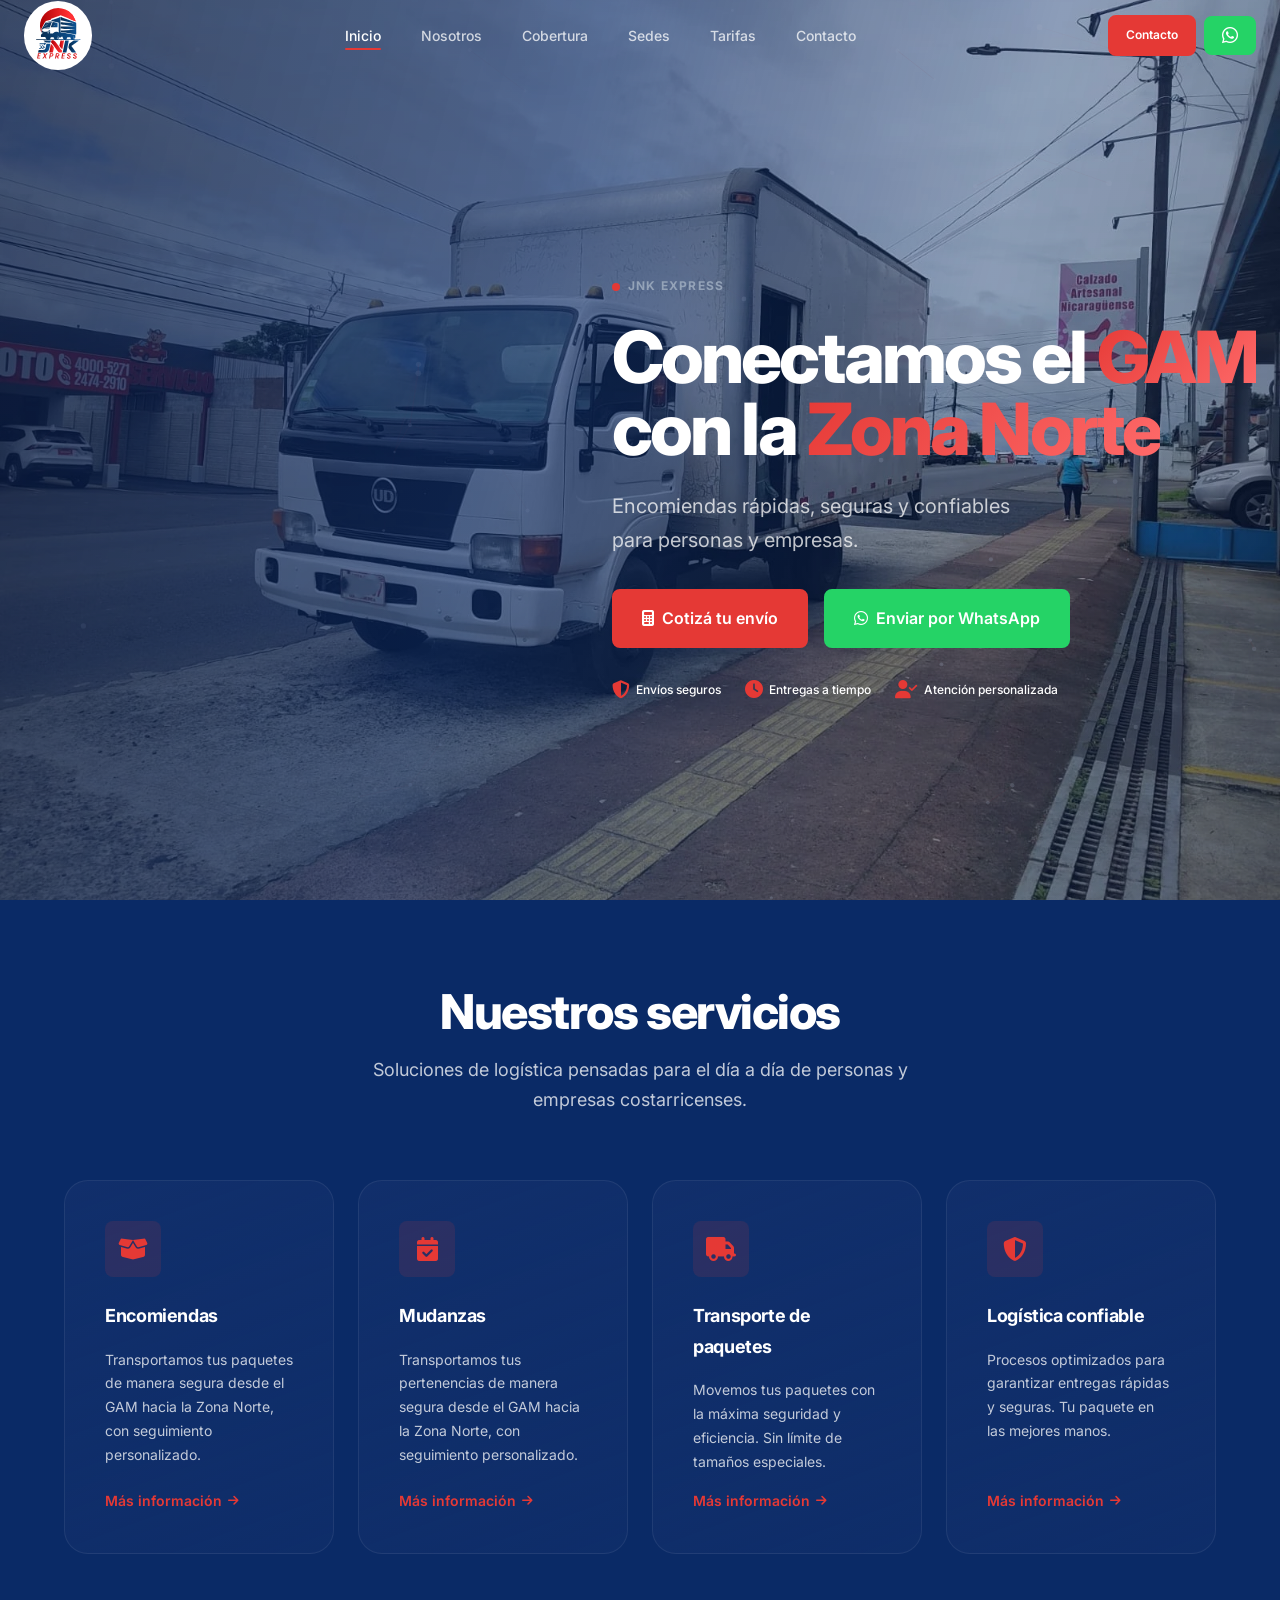
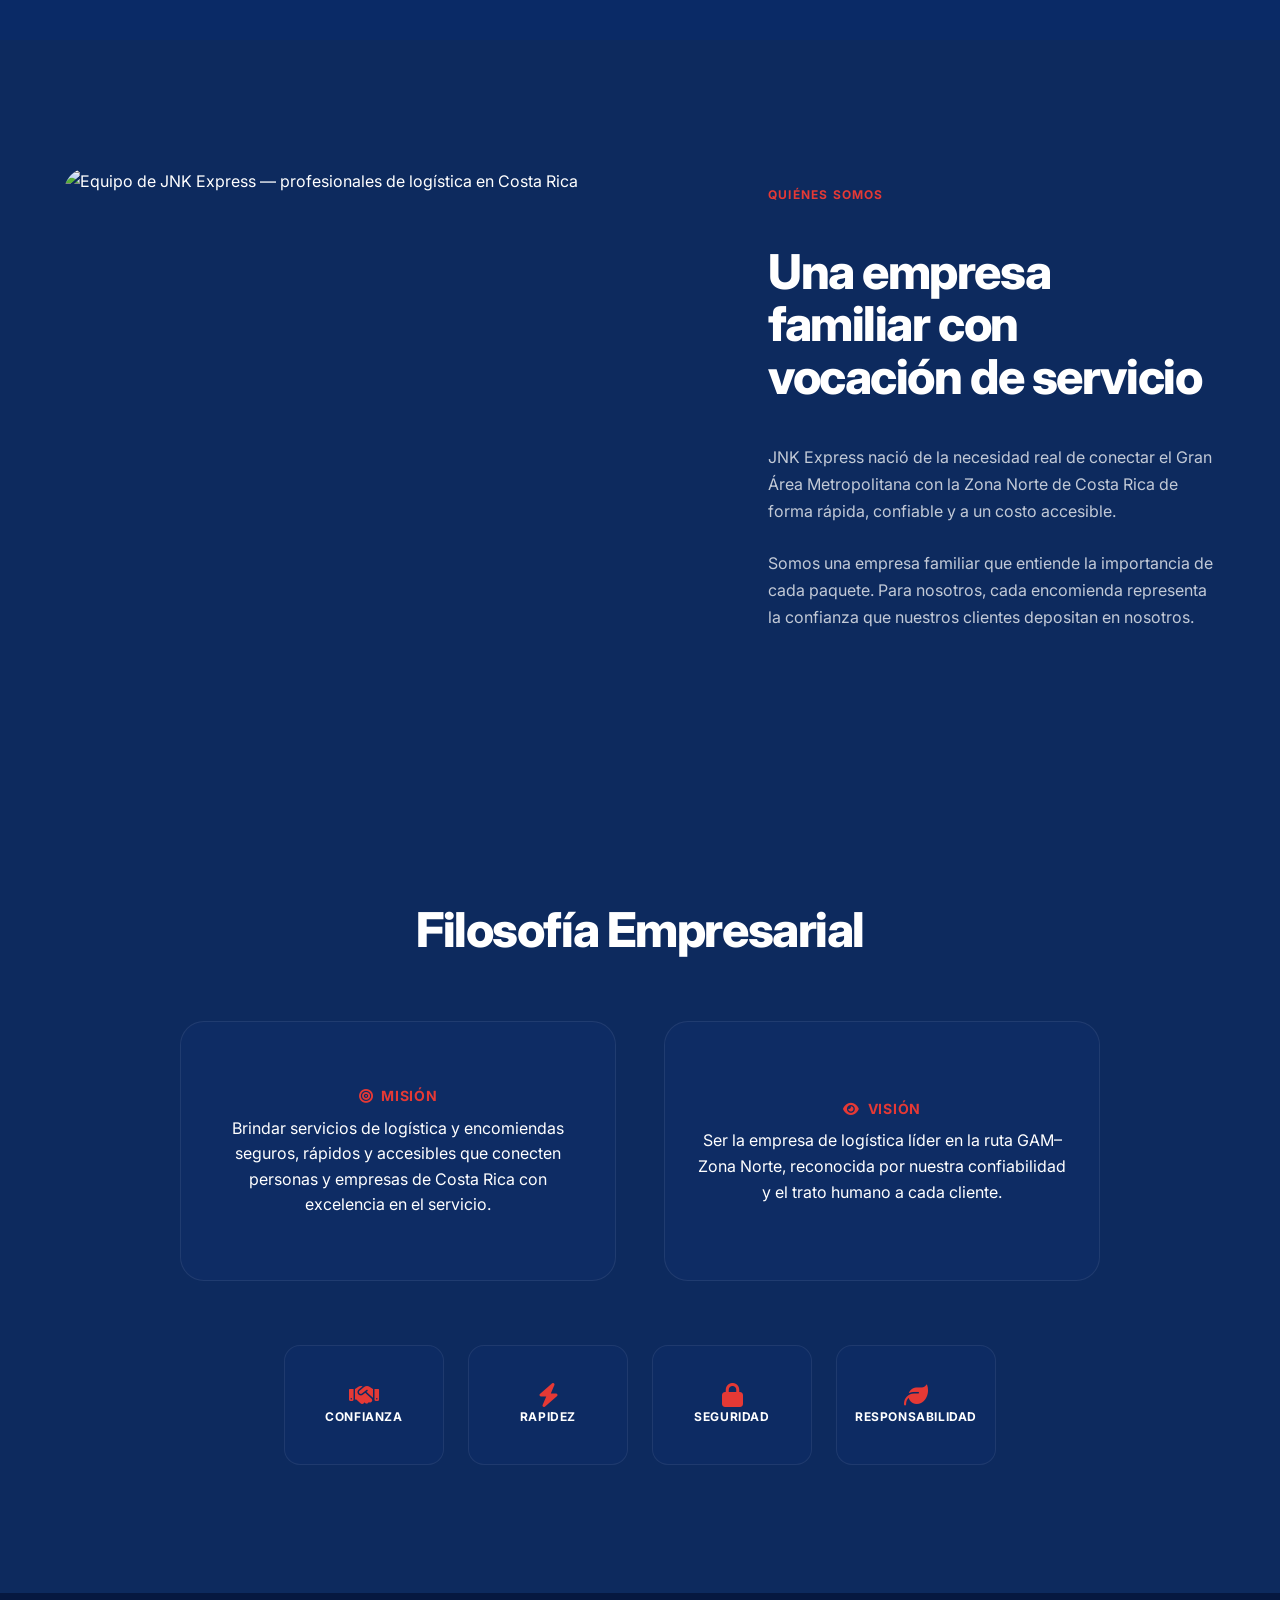
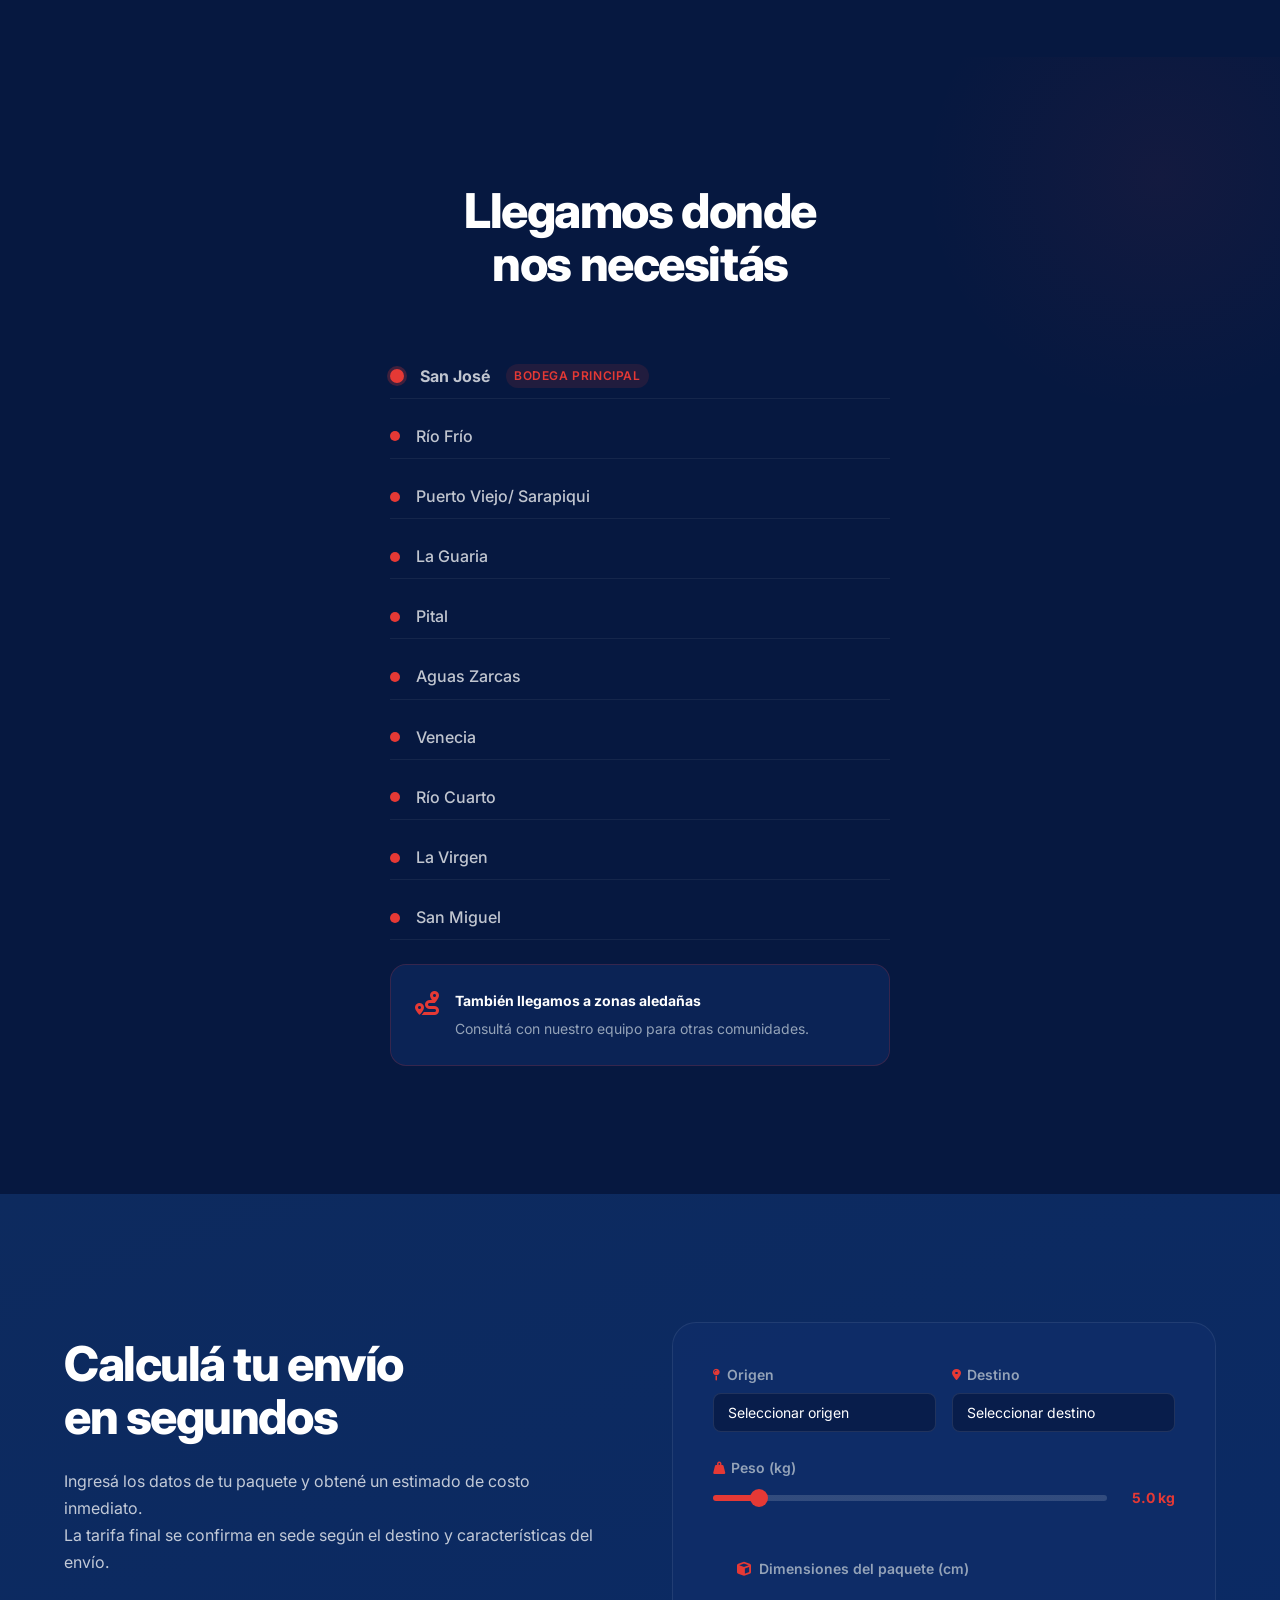
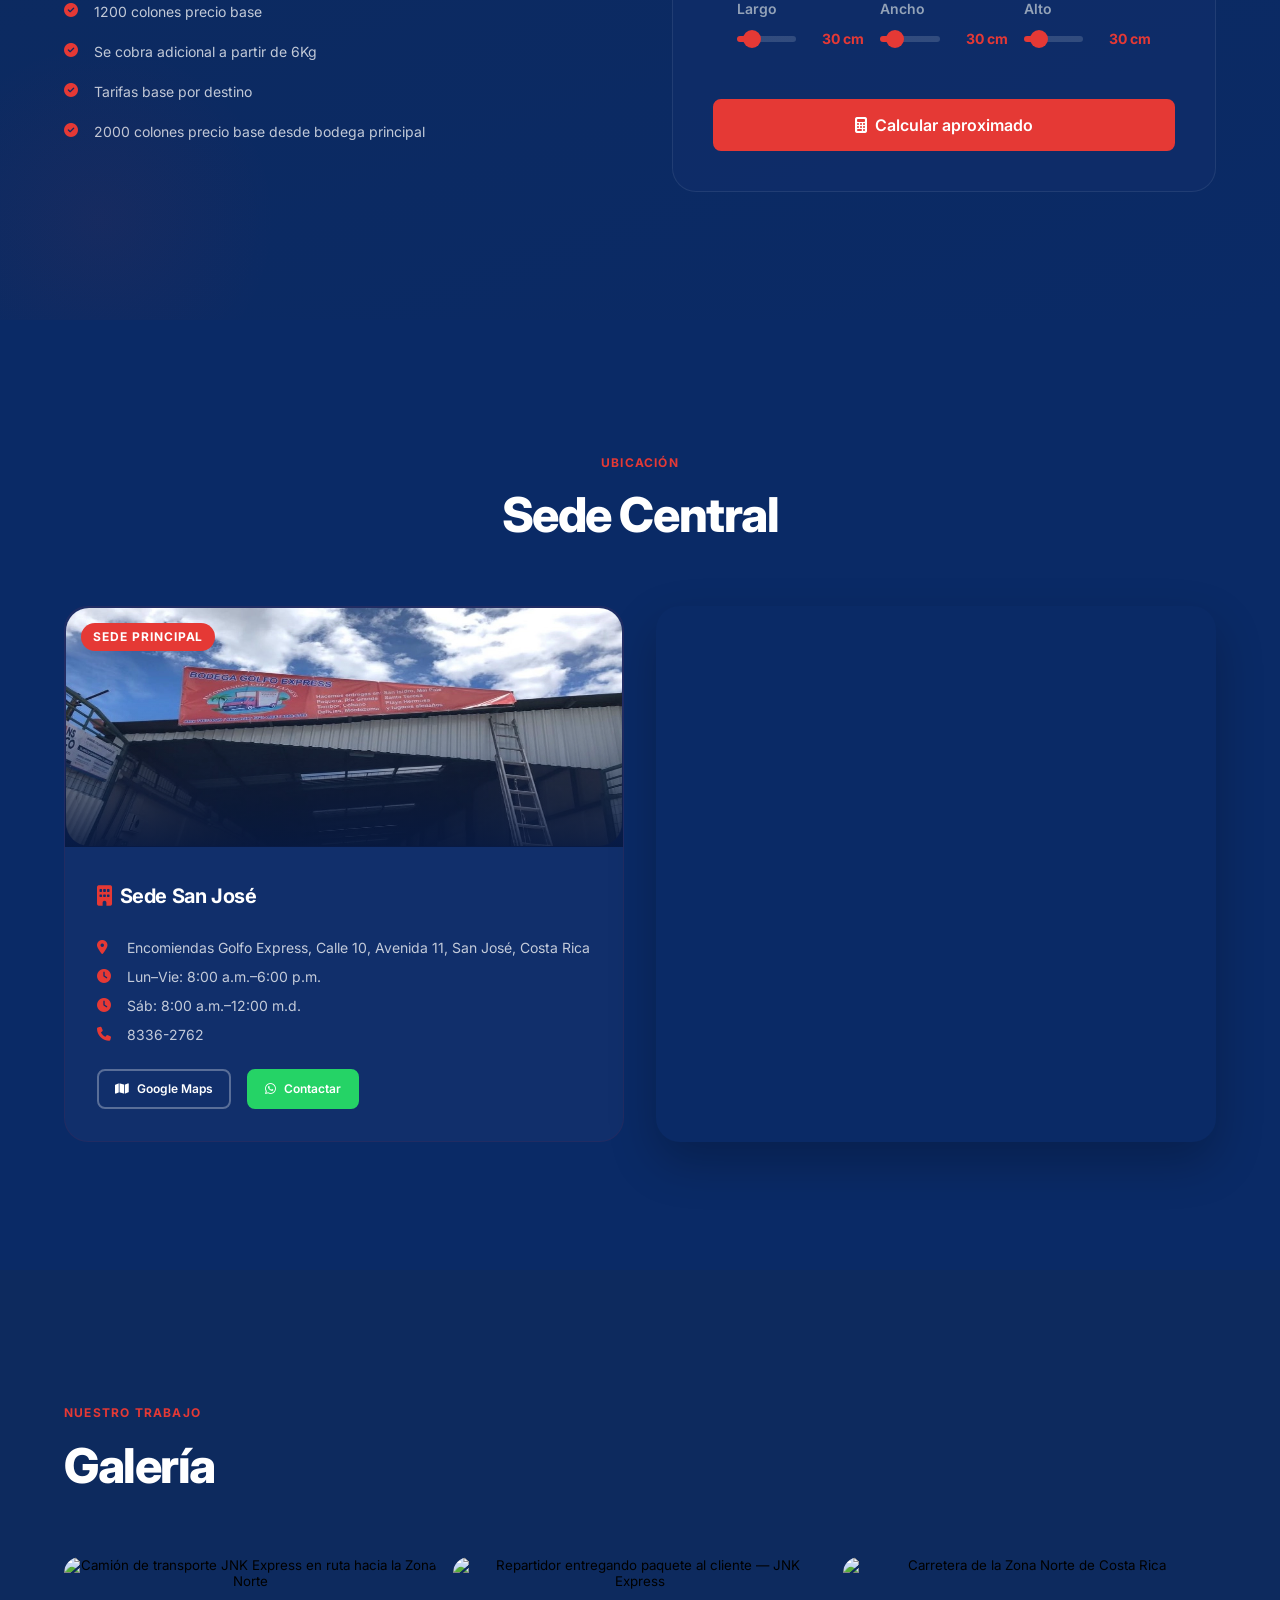
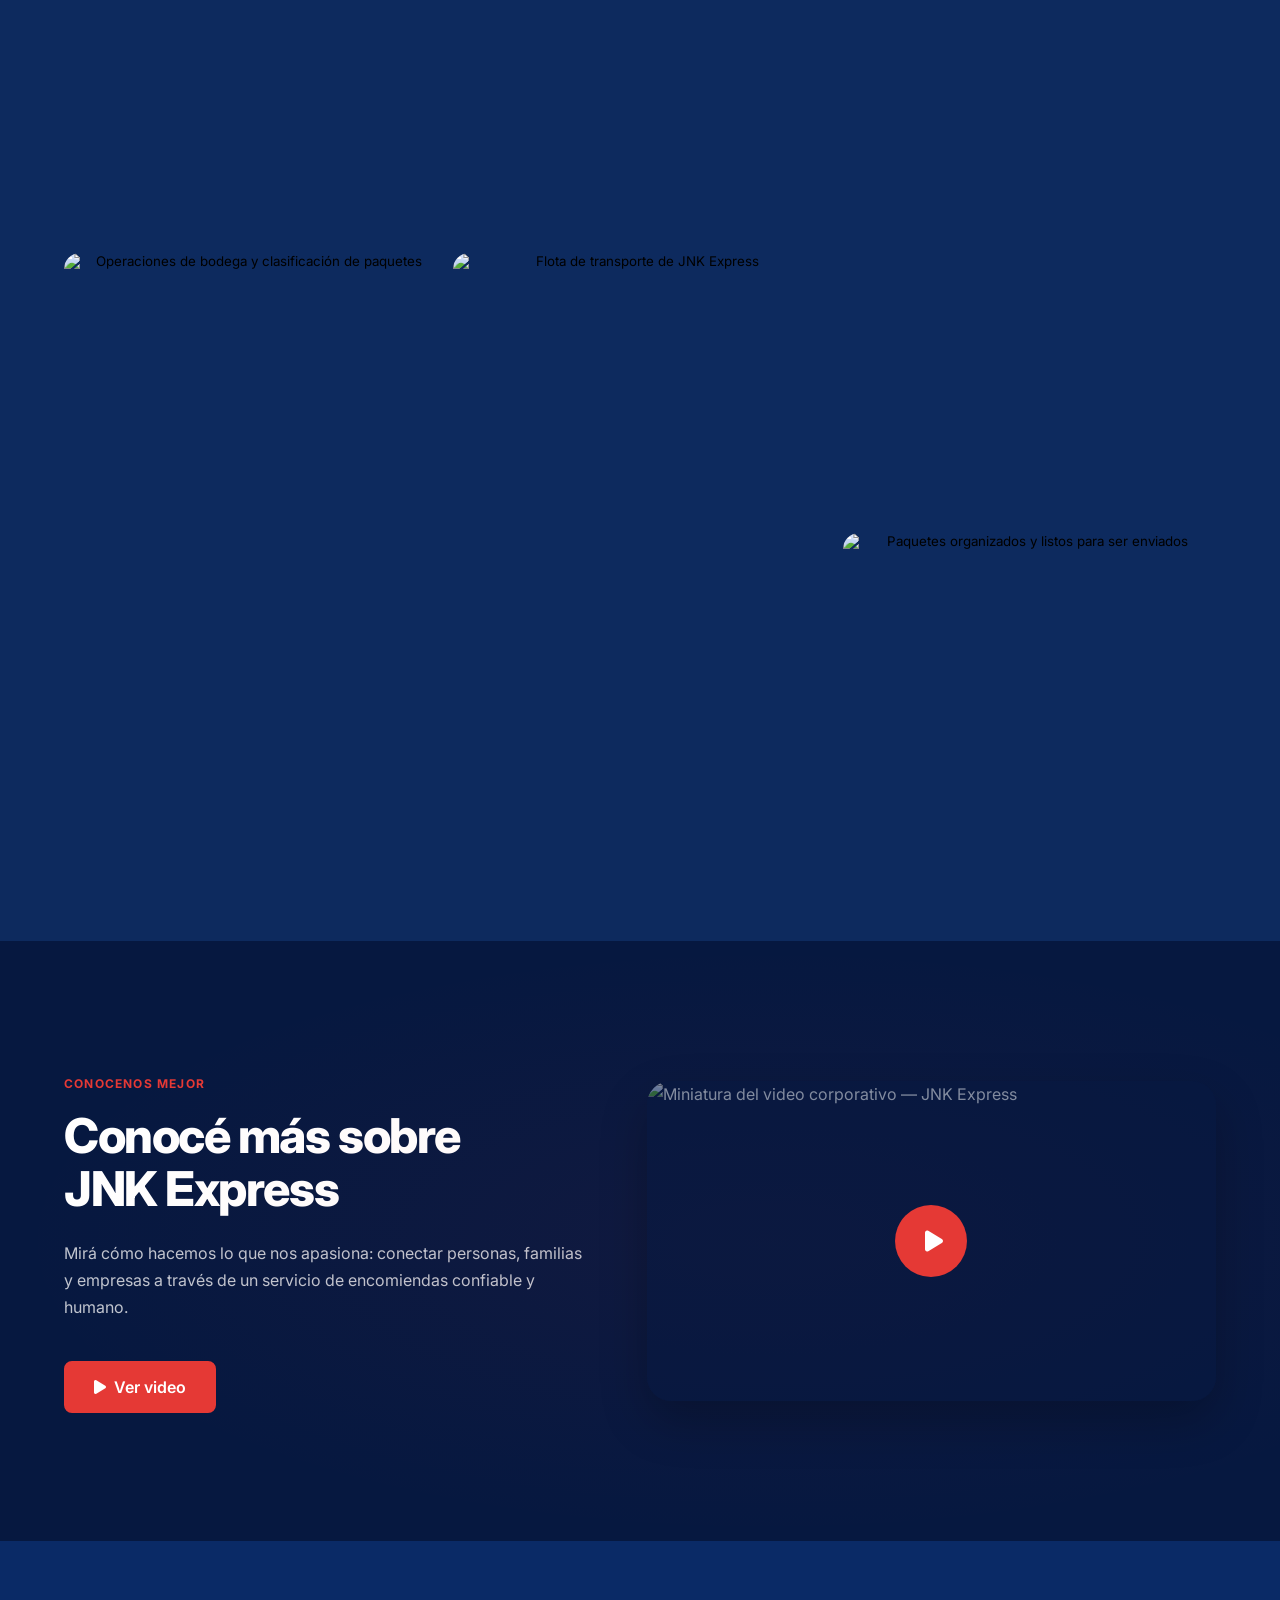
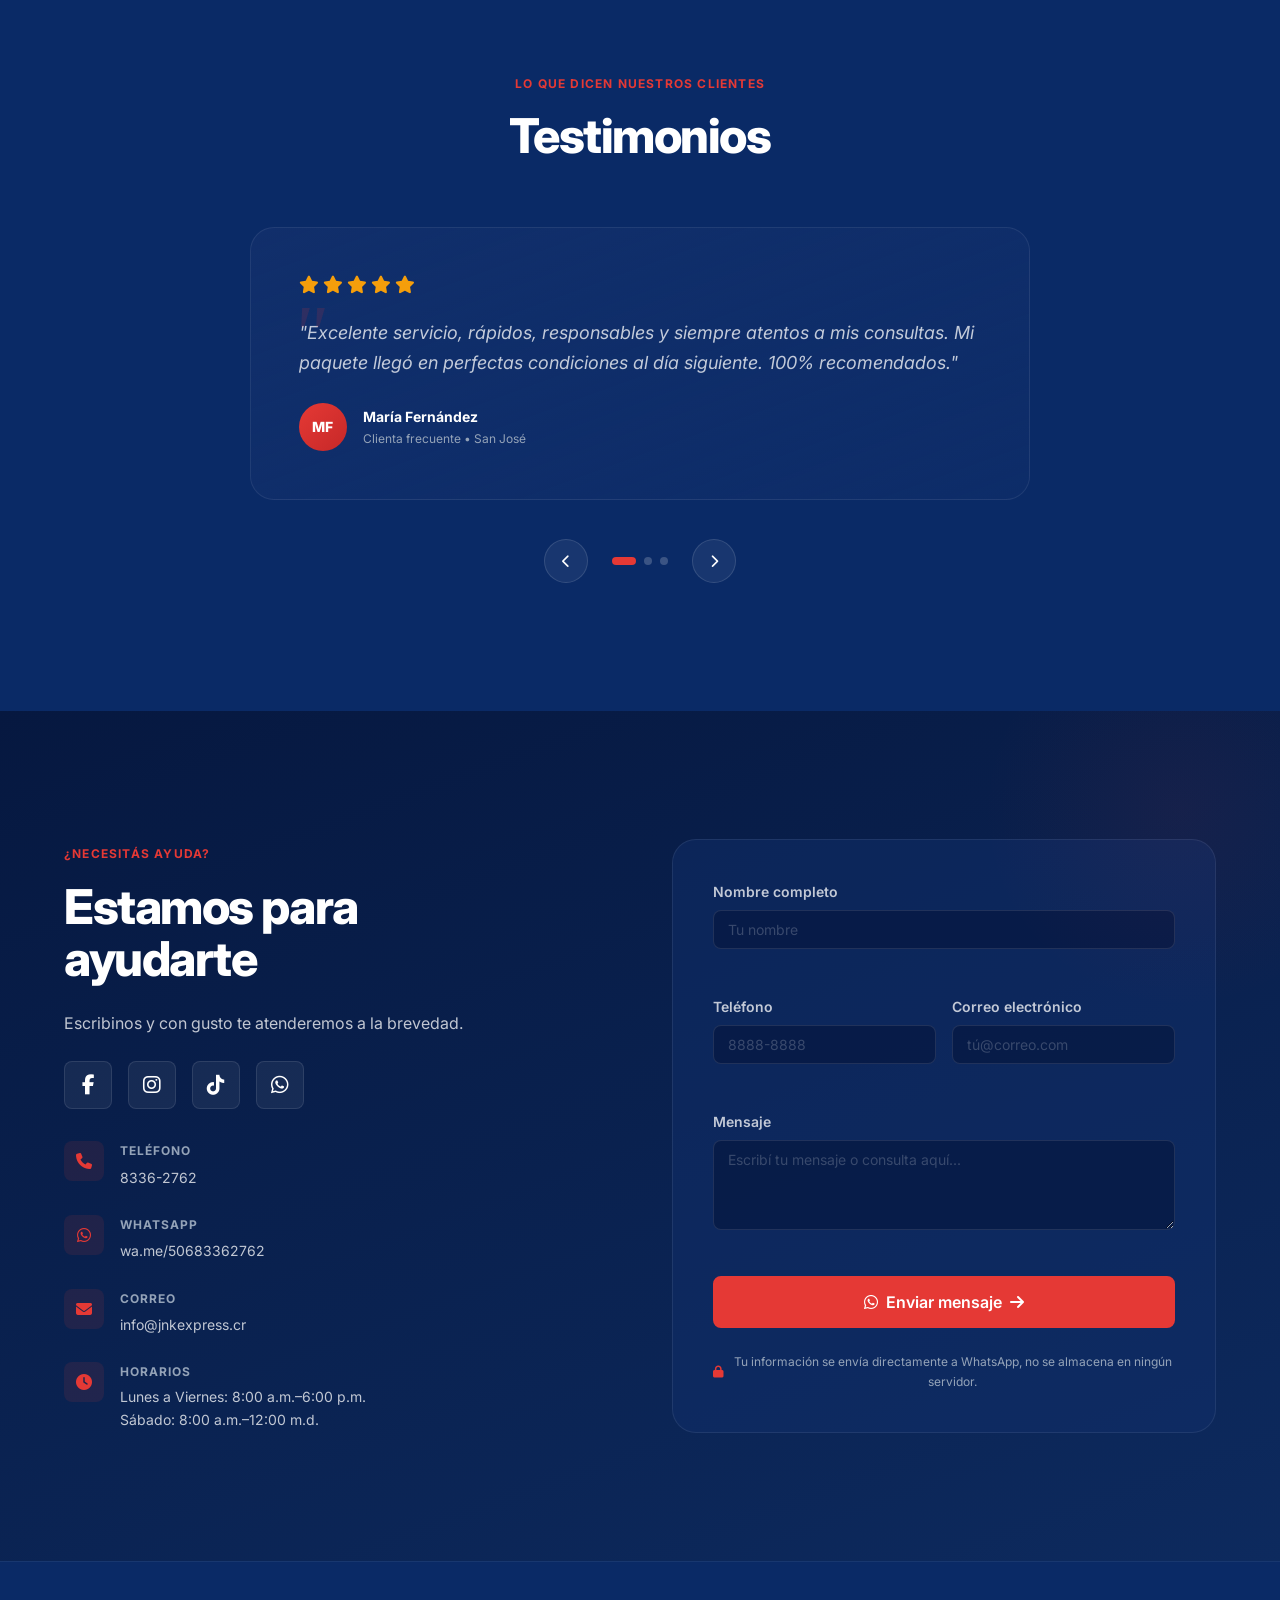
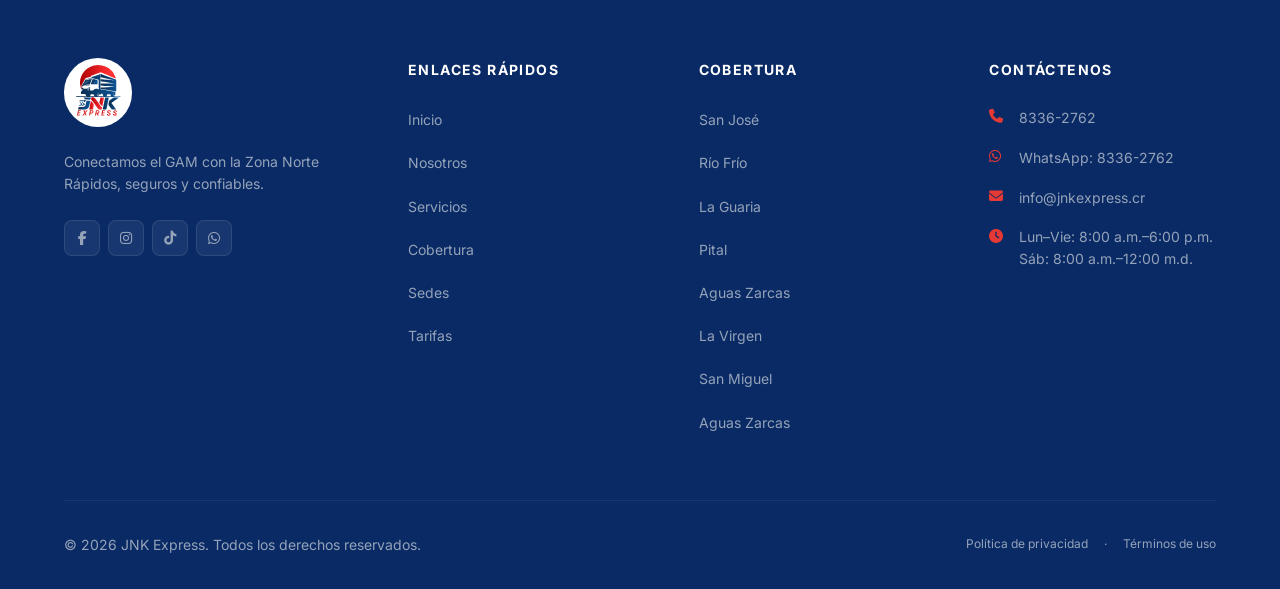
==== commit 15998644: "feat(analytics): add google analytics ga4 tracking" ====
--- a/index.html
+++ b/index.html
@@ -98,13 +98,23 @@
 
     <!-- Google Analytics GA4 -->
     <!-- REEMPLAZAR G-XXXXXXXXXX con el ID real del cliente en GA4 -->
-    <script async src="https://www.googletagmanager.com/gtag/js?id=G-XXXXXXXXXX"></script>
+    <!-- <script async src="https://www.googletagmanager.com/gtag/js?id=G-XXXXXXXXXX"></script>
     <script>
         window.dataLayer = window.dataLayer || [];
         function gtag() { dataLayer.push(arguments); }
         gtag('js', new Date());
         gtag('config', 'G-XXXXXXXXXX');
+    </script> -->
+    <!-- Google tag (gtag.js) -->
+    <script async src="https://www.googletagmanager.com/gtag/js?id=G-ZYNKZHY17R"></script>
+    <script>
+        window.dataLayer = window.dataLayer || [];
+        function gtag() { dataLayer.push(arguments); }
+        gtag('js', new Date());
+
+        gtag('config', 'G-ZYNKZHY17R');
     </script>
+
 </head>
 
 
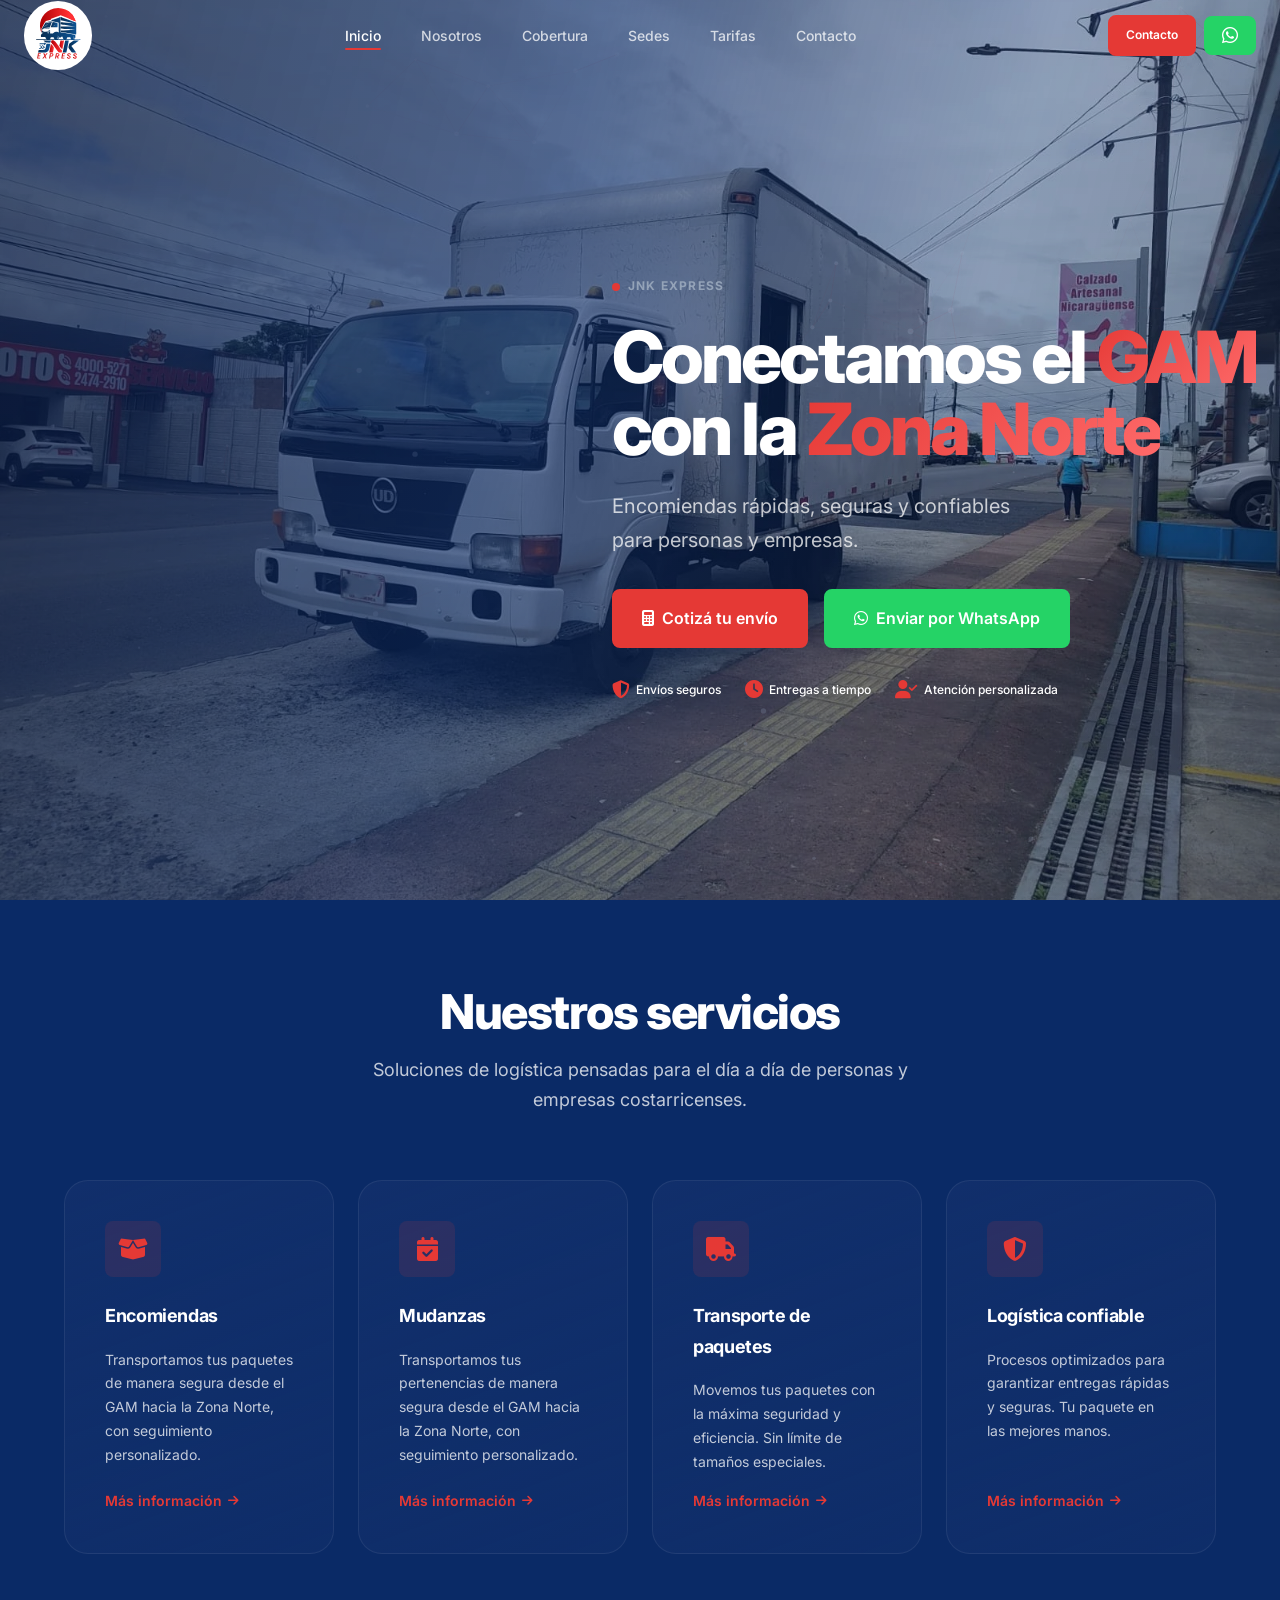
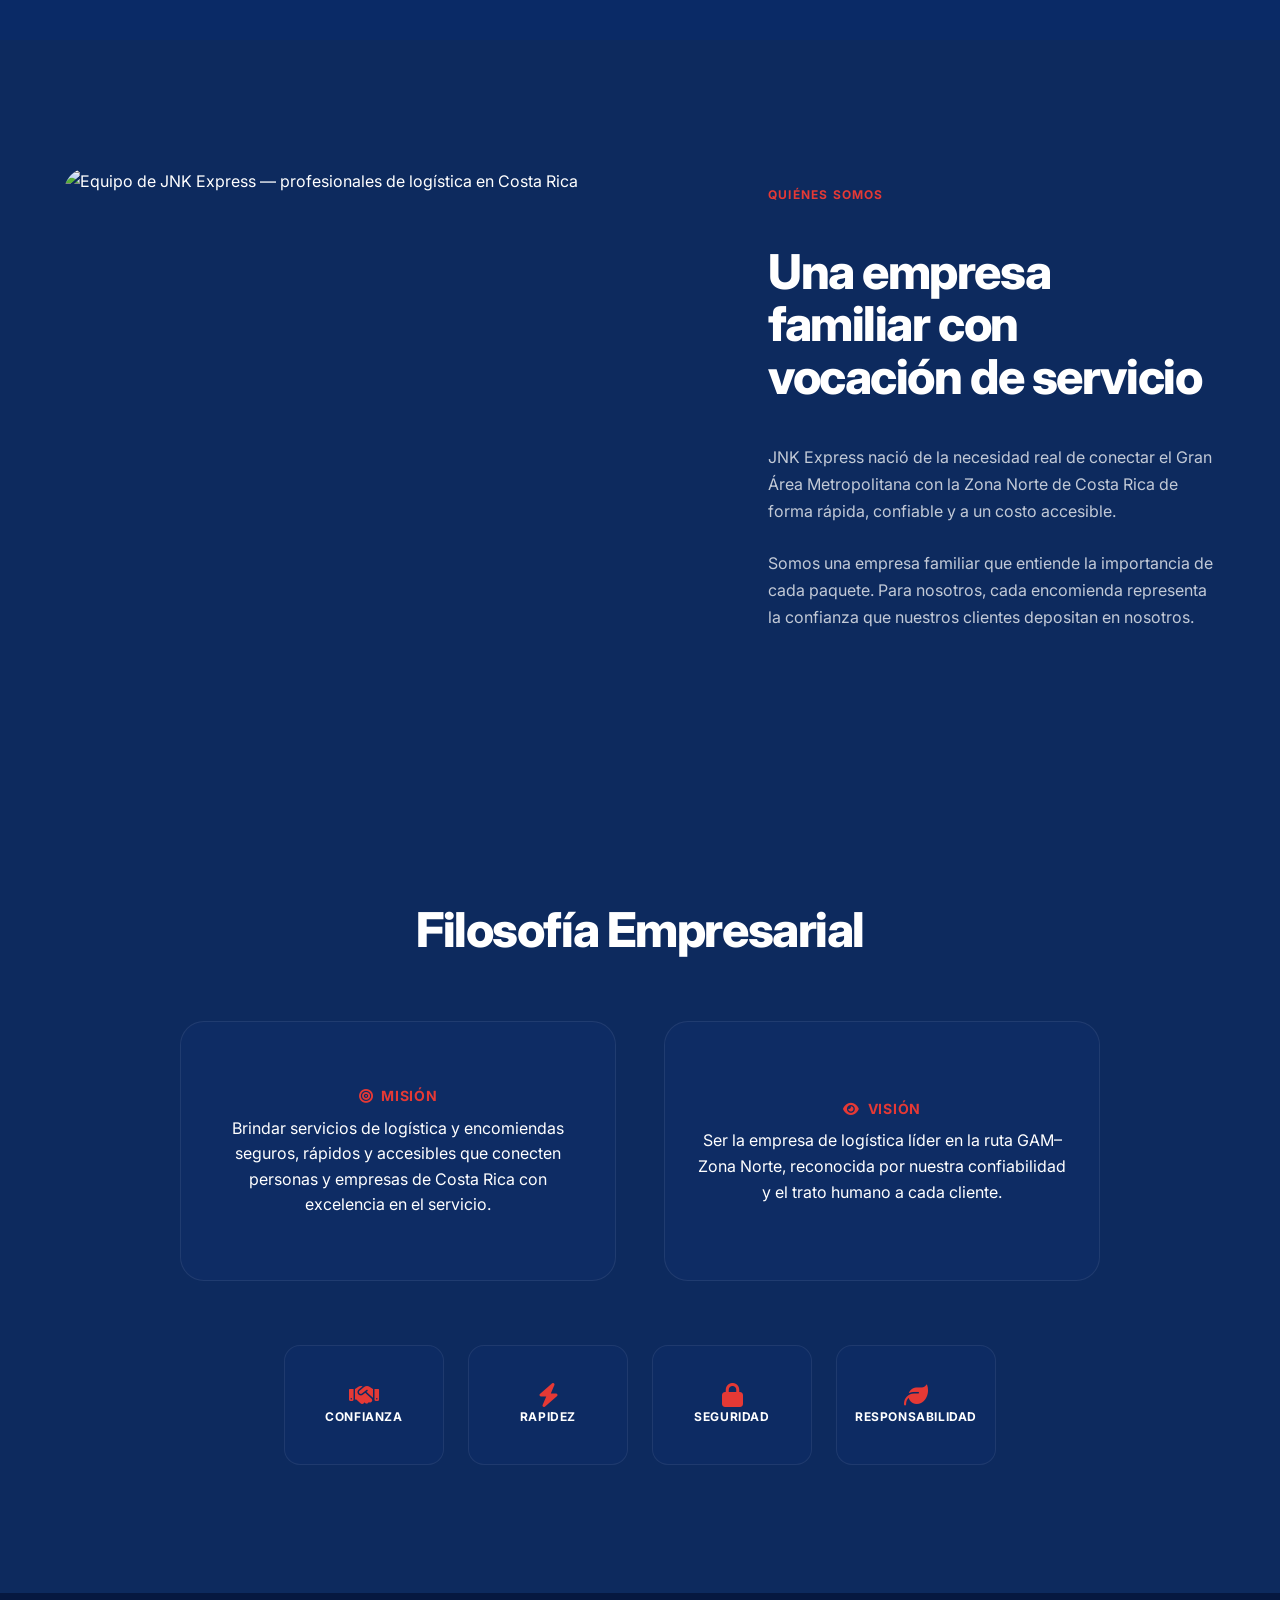
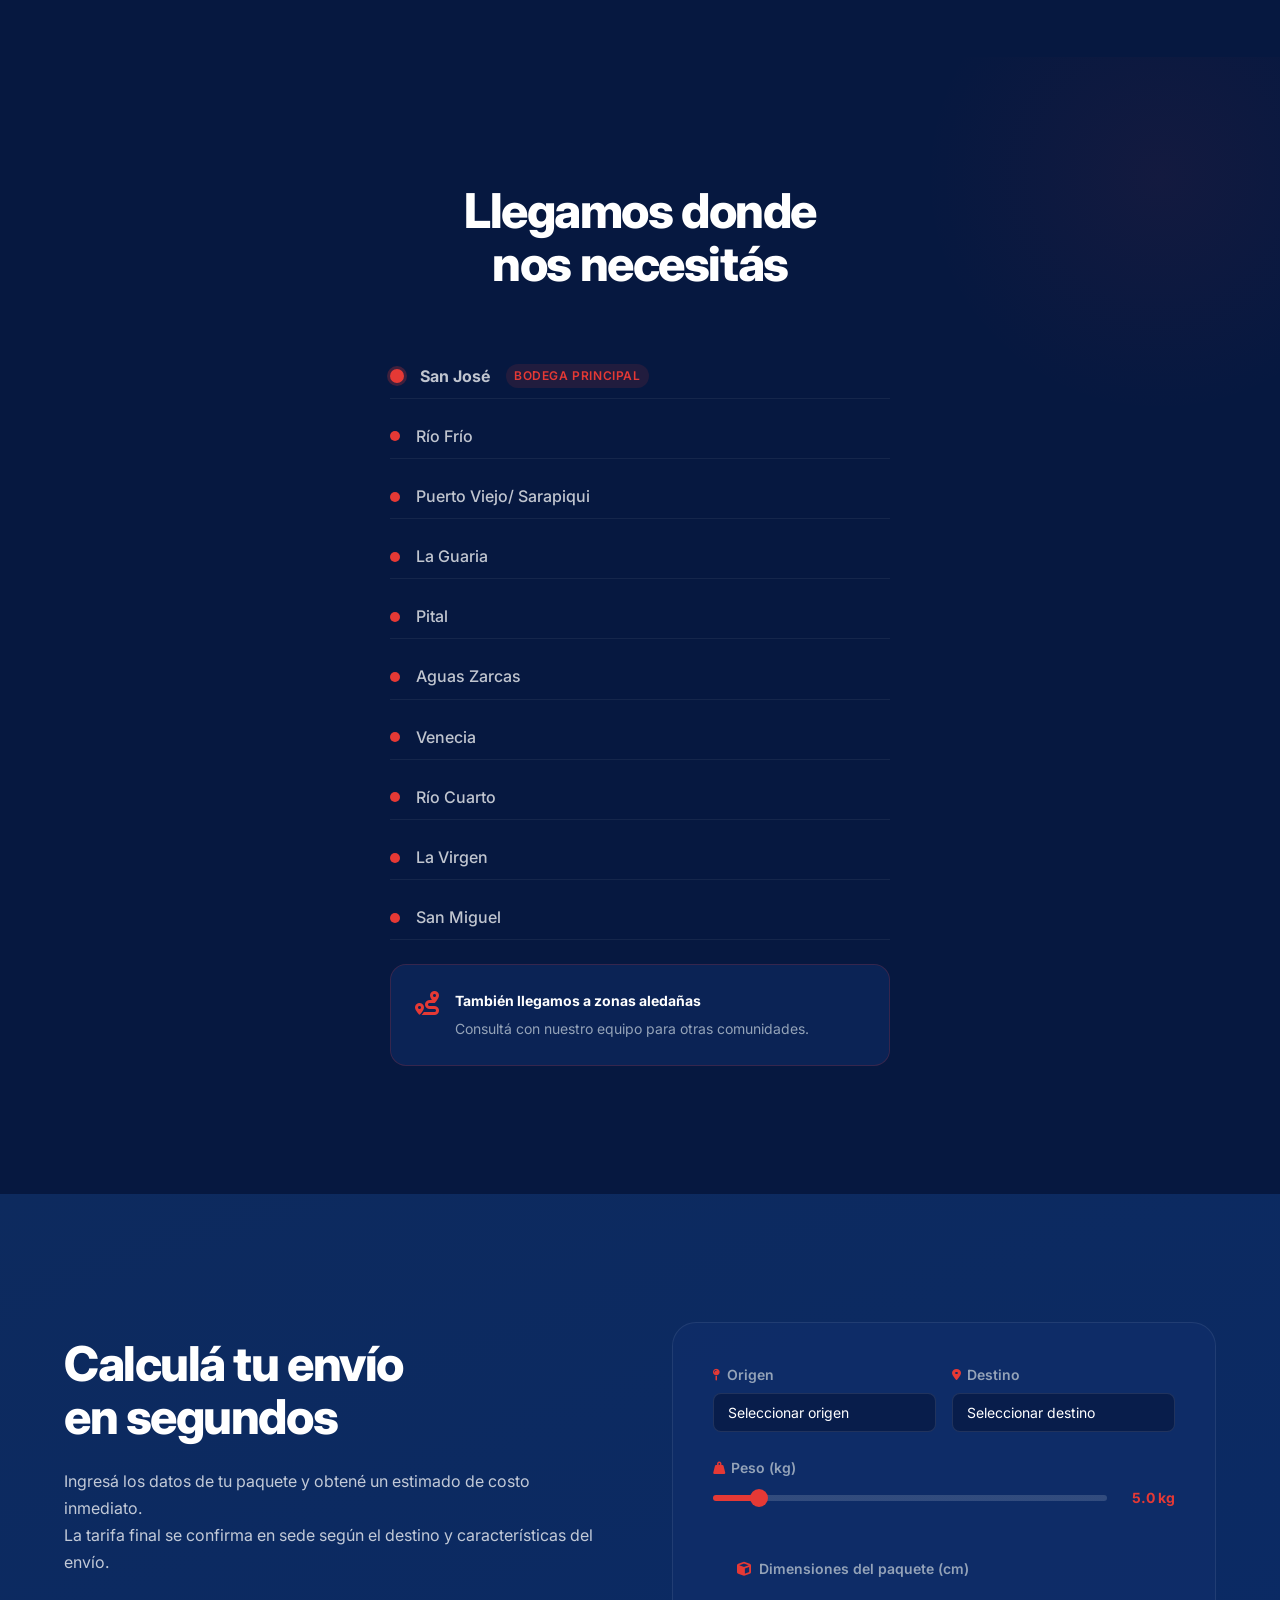
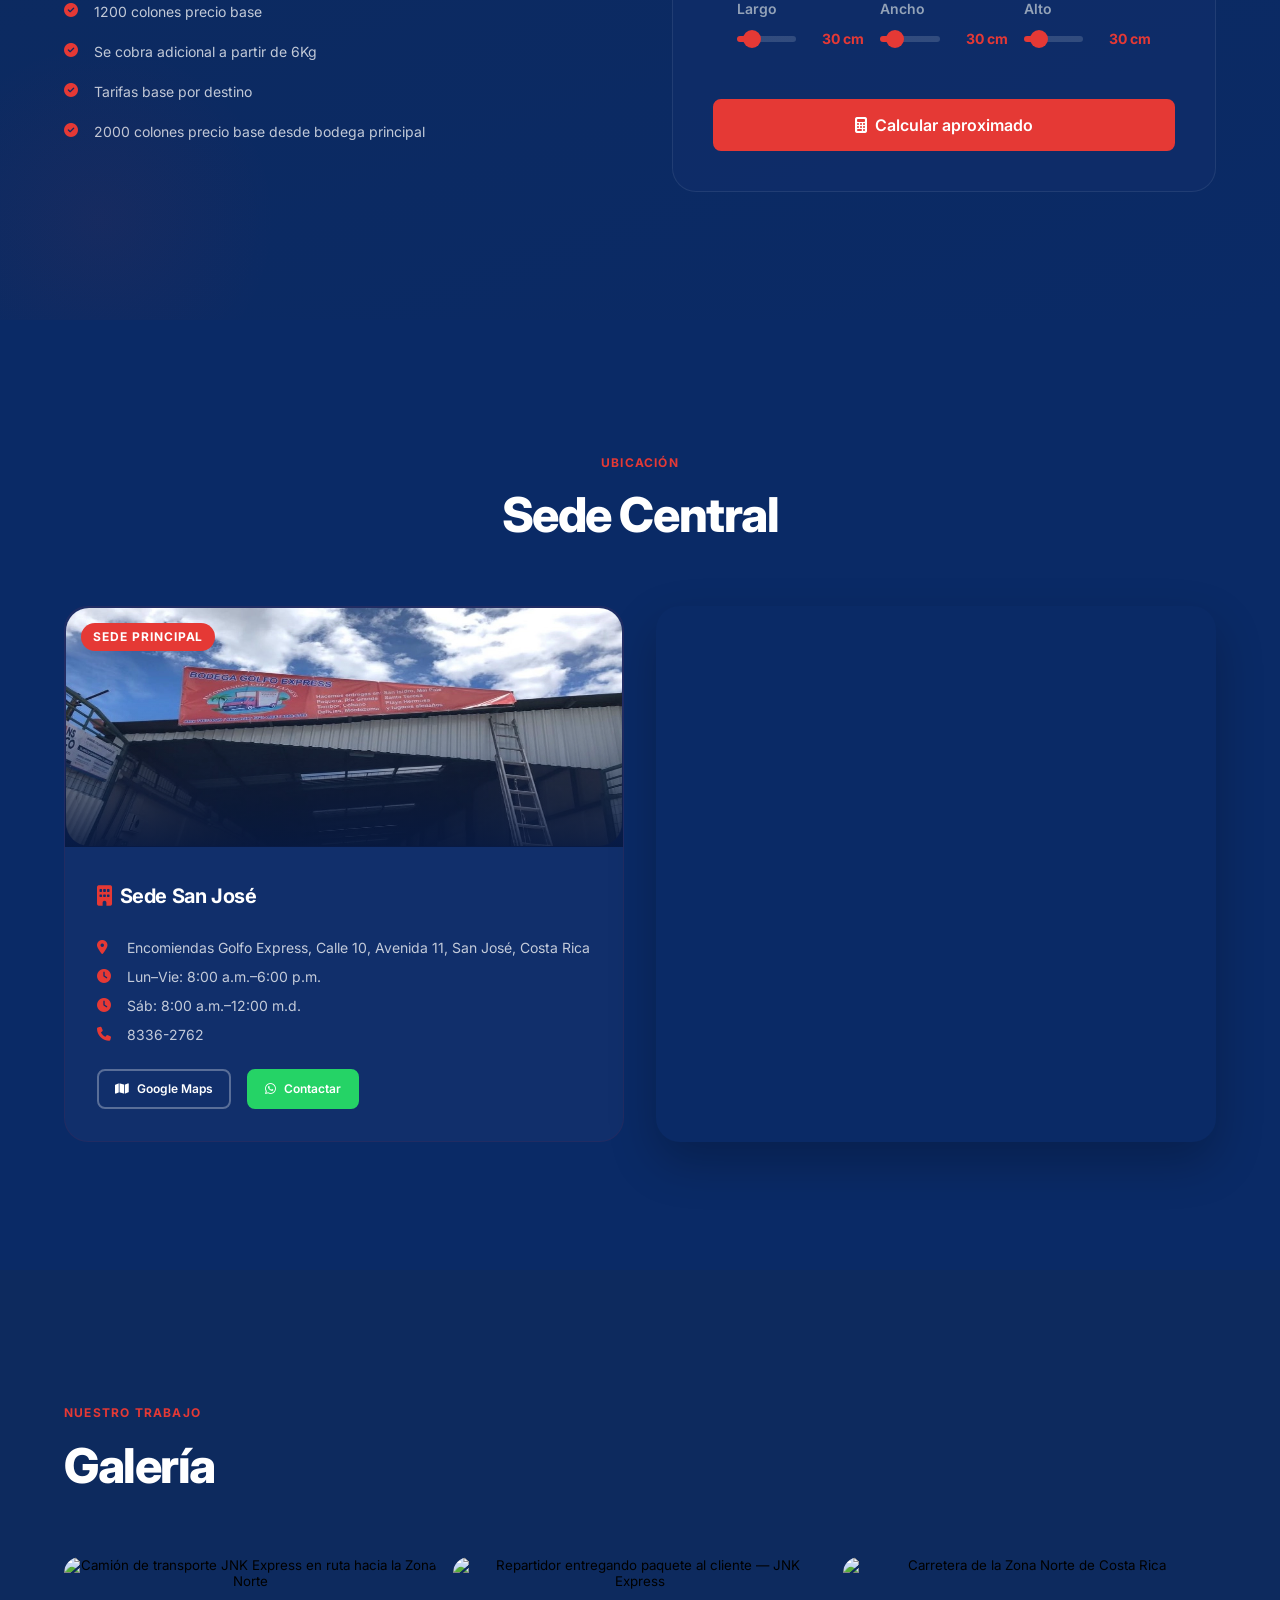
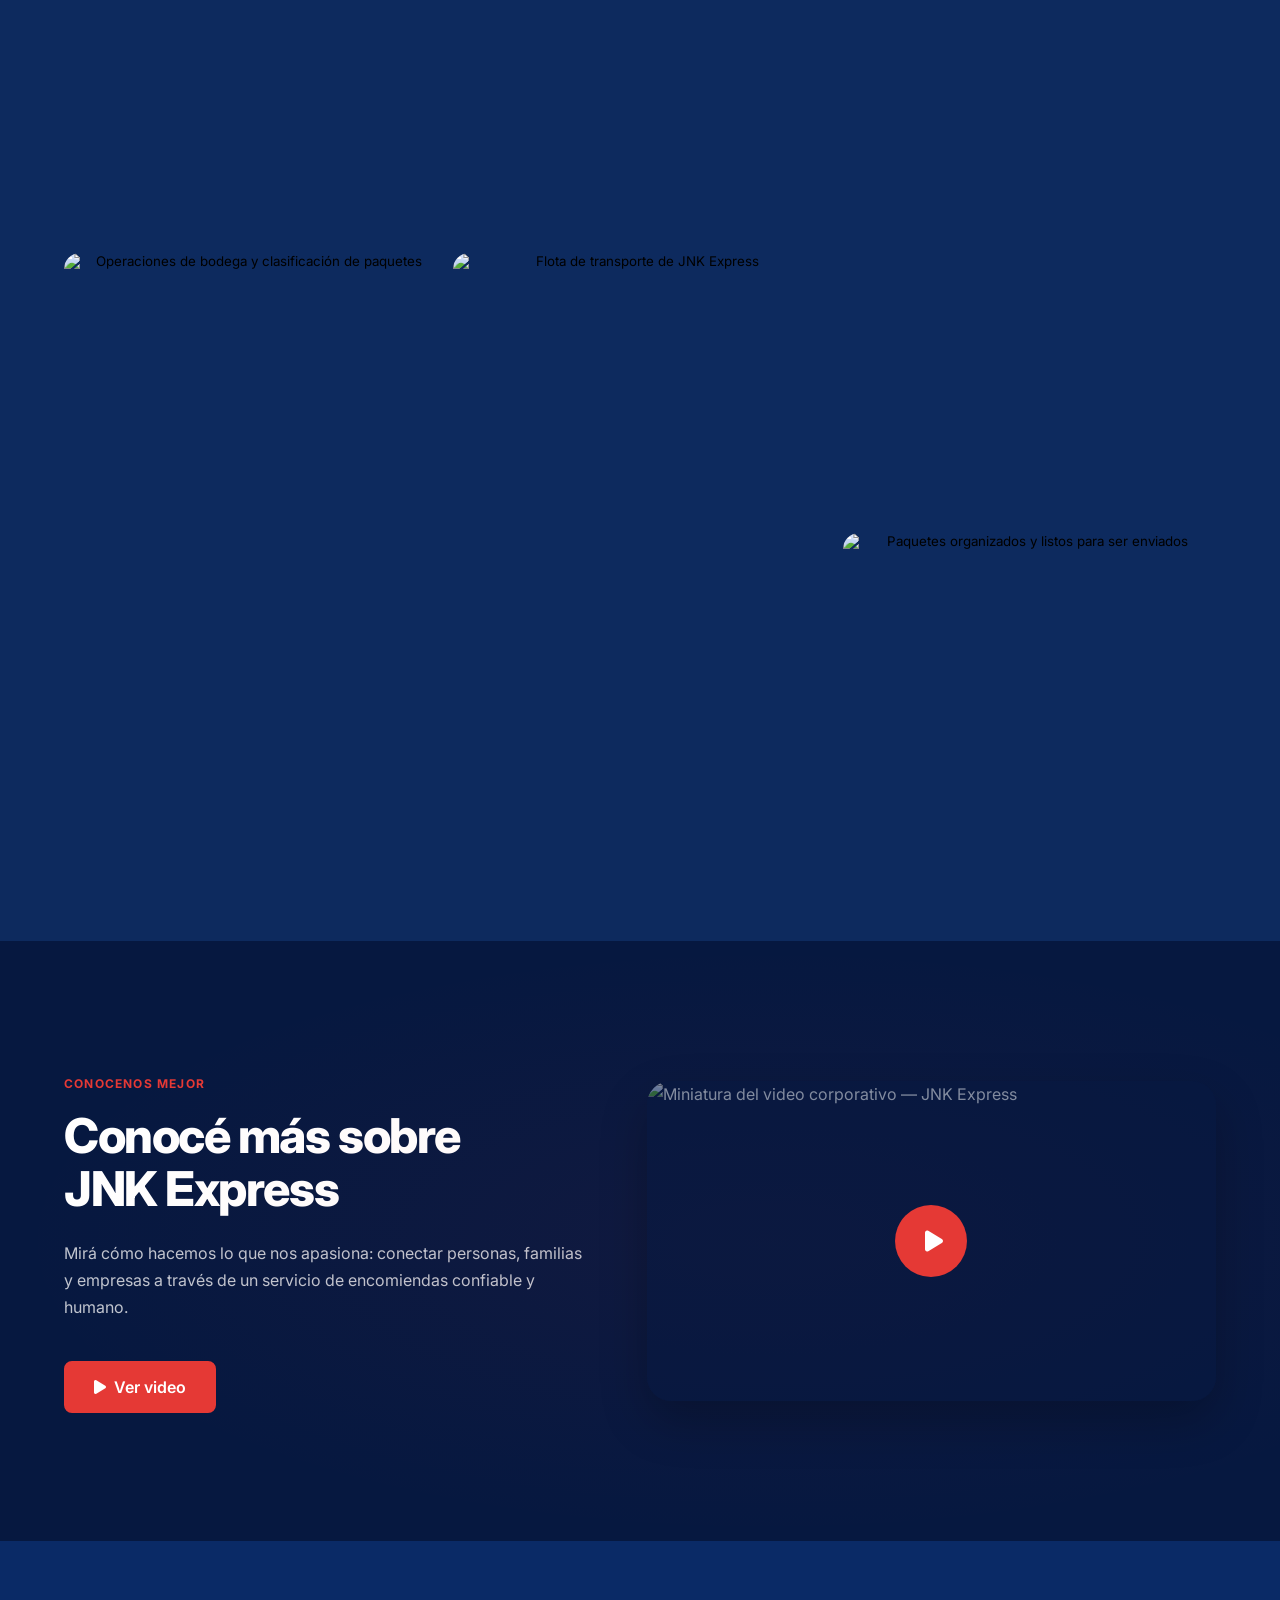
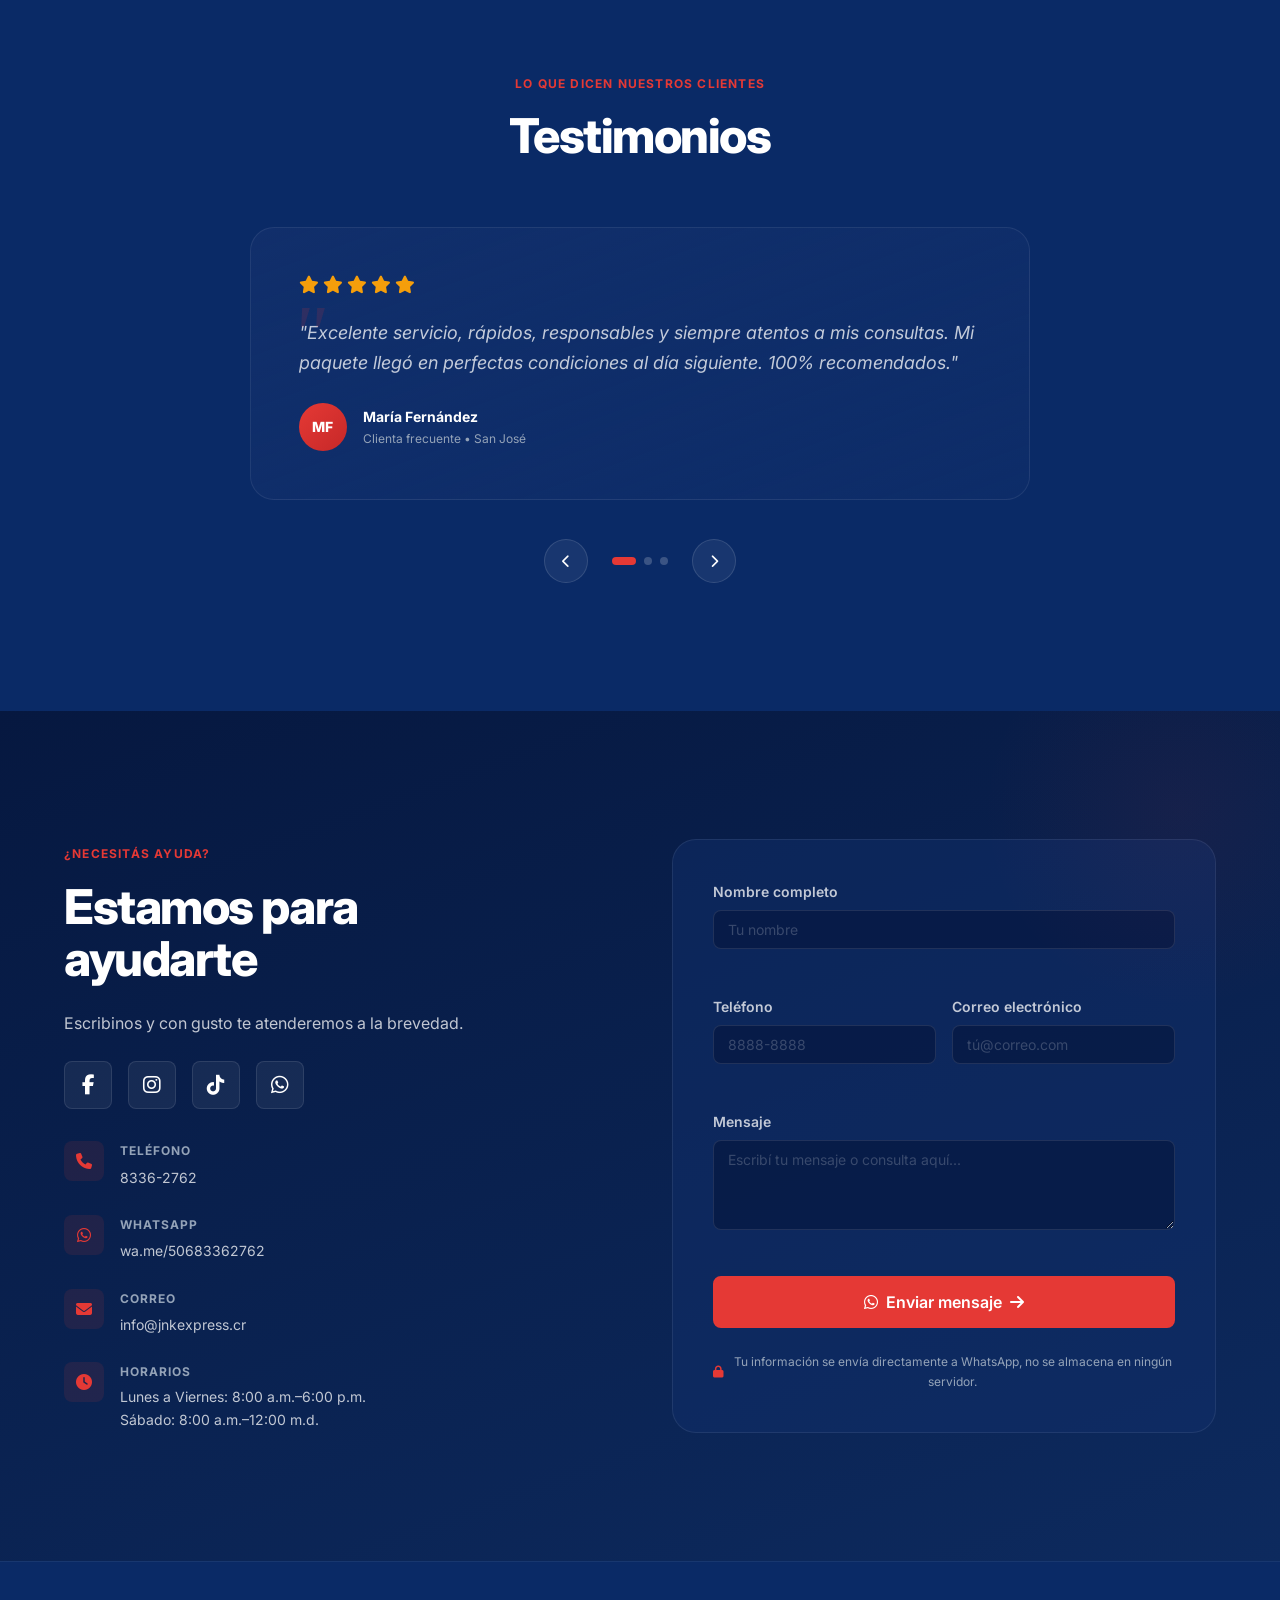
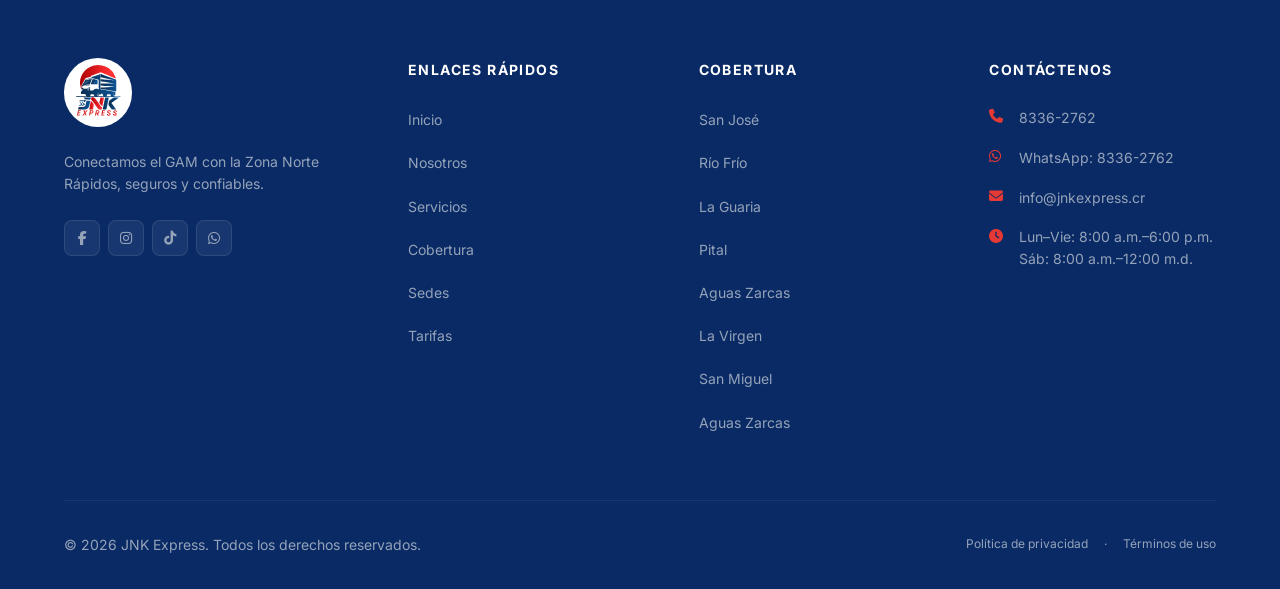
==== commit aa187051: "fix(seo): correct schema email, logo url and cleanup canonical comment" ====
--- a/index.html
+++ b/index.html
@@ -15,12 +15,9 @@
         content="JNK Express: encomiendas rápidas y seguras entre el GAM y la Zona Norte de Costa Rica. Envíos a San José, Río Frío, Pital, Aguas Zarcas y más destinos.">
     <meta name="keywords"
         content="encomiendas Costa Rica, envíos GAM, envíos Zona Norte, transporte de paquetes, mensajería Costa Rica, encomiendas San Carlos, encomiendas Río Frío, logística Costa Rica, transporte empresarial">
-    <!-- cambiar con url netlify -->
-    <!-- <link rel="canonical" href="https://jnkexpress.cr/"> -->
     <link rel="canonical" href="https://jnkexpress.netlify.app/">
 
     <!-- Google Search Console Verification -->
-    <!-- REEMPLAZAR con el código de verificación de Search Console -->
     <meta name="google-site-verification" content="yZvQUy5CTRhYEAlHgS5wYZeiInk_PXOUps9m0Fp14XA" />
 
     <!-- Open Graph -->
@@ -29,15 +26,17 @@
         content="Conectamos el GAM con la Zona Norte. Encomiendas rápidas, seguras y confiables.">
     <meta property="og:type" content="website">
     <meta property="og:url" content="https://jnkexpress.netlify.app/">
-    <meta property="og:image" content="https://jnkexpress.netlify.app/assets/images/og-image.jpg">
+    <meta property="og:image" content="https://jnkexpress.netlify.app/assets/image/fondohero.webp">
     <meta property="og:locale" content="es_CR">
     <meta property="og:site_name" content="JNK Express">
+    <meta property="og:image:width" content="1920">
+    <meta property="og:image:height" content="1080">
 
     <!-- Twitter Cards -->
     <meta name="twitter:card" content="summary_large_image">
     <meta name="twitter:title" content="JNK Express – Encomiendas Costa Rica">
     <meta name="twitter:description" content="Conectamos el GAM con la Zona Norte. Encomiendas rápidas y confiables.">
-    <meta name="twitter:image" content="https://jnkexpress.netlify.app/assets/images/og-image.jpg">
+    <meta name="twitter:image" content="https://jnkexpress.netlify.app/assets/image/fondohero.webp">
 
     <!-- Schema.org LocalBusiness -->
     <script type="application/ld+json">
@@ -46,9 +45,12 @@
     "@type": "LocalBusiness",
     "name": "JNK Express",
     "description": "Empresa de logística y encomiendas en Costa Rica, conectando el GAM con la Zona Norte.",
-    "url": "https://jnkexpress.cr",
+    "url": "https://jnkexpress.netlify.app",
+    "image": "https://jnkexpress.netlify.app/assets/image/fondohero.webp",
+    "logo": "https://jnkexpress.netlify.app/assets/logos/jnk-logo.svg",
+    "priceRange": "₡₡",
     "telephone": "8336-2762",
-    "email": "info@jnkexpress.cr",
+    "email": "[EMAIL_ADDRESS]",
     "address": [
       {
         "@type": "PostalAddress",
@@ -97,15 +99,6 @@
     <link rel="stylesheet" href="css/styles.css">
 
     <!-- Google Analytics GA4 -->
-    <!-- REEMPLAZAR G-XXXXXXXXXX con el ID real del cliente en GA4 -->
-    <!-- <script async src="https://www.googletagmanager.com/gtag/js?id=G-XXXXXXXXXX"></script>
-    <script>
-        window.dataLayer = window.dataLayer || [];
-        function gtag() { dataLayer.push(arguments); }
-        gtag('js', new Date());
-        gtag('config', 'G-XXXXXXXXXX');
-    </script> -->
-    <!-- Google tag (gtag.js) -->
     <script async src="https://www.googletagmanager.com/gtag/js?id=G-ZYNKZHY17R"></script>
     <script>
         window.dataLayer = window.dataLayer || [];
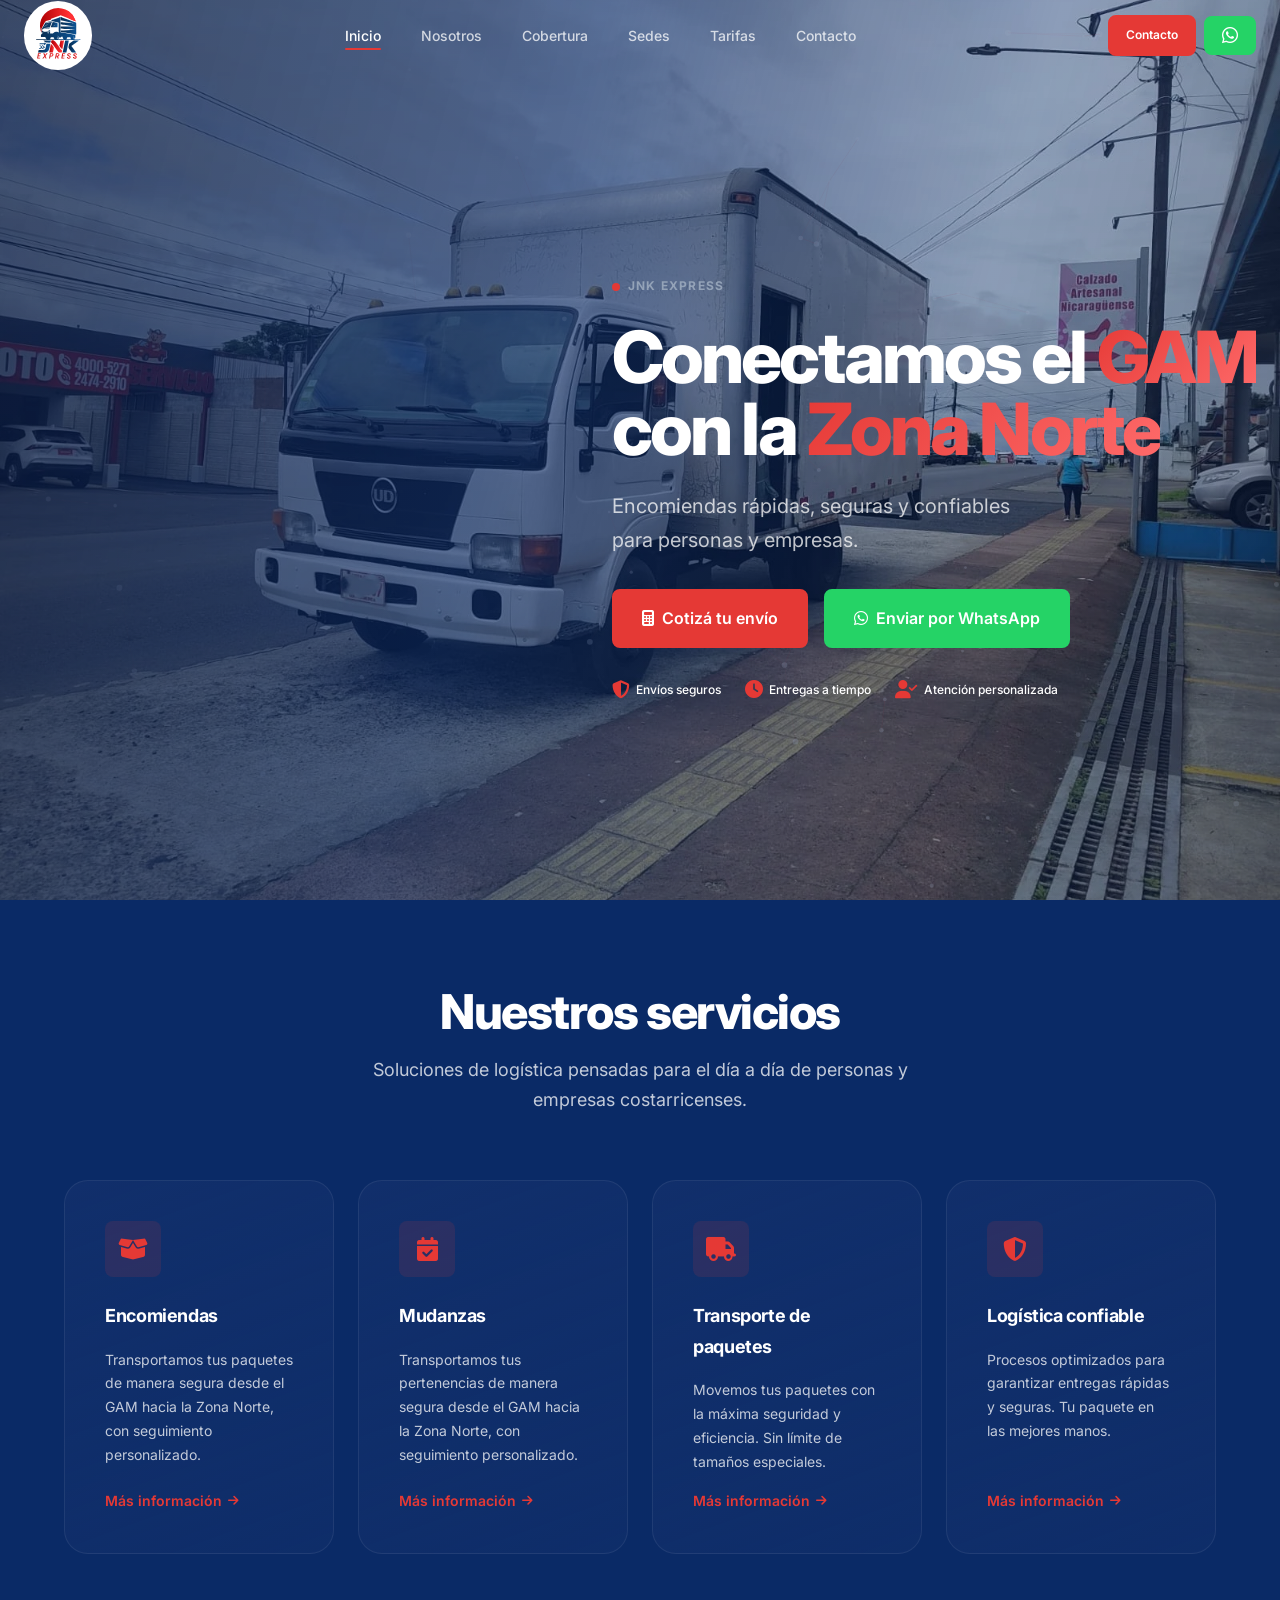
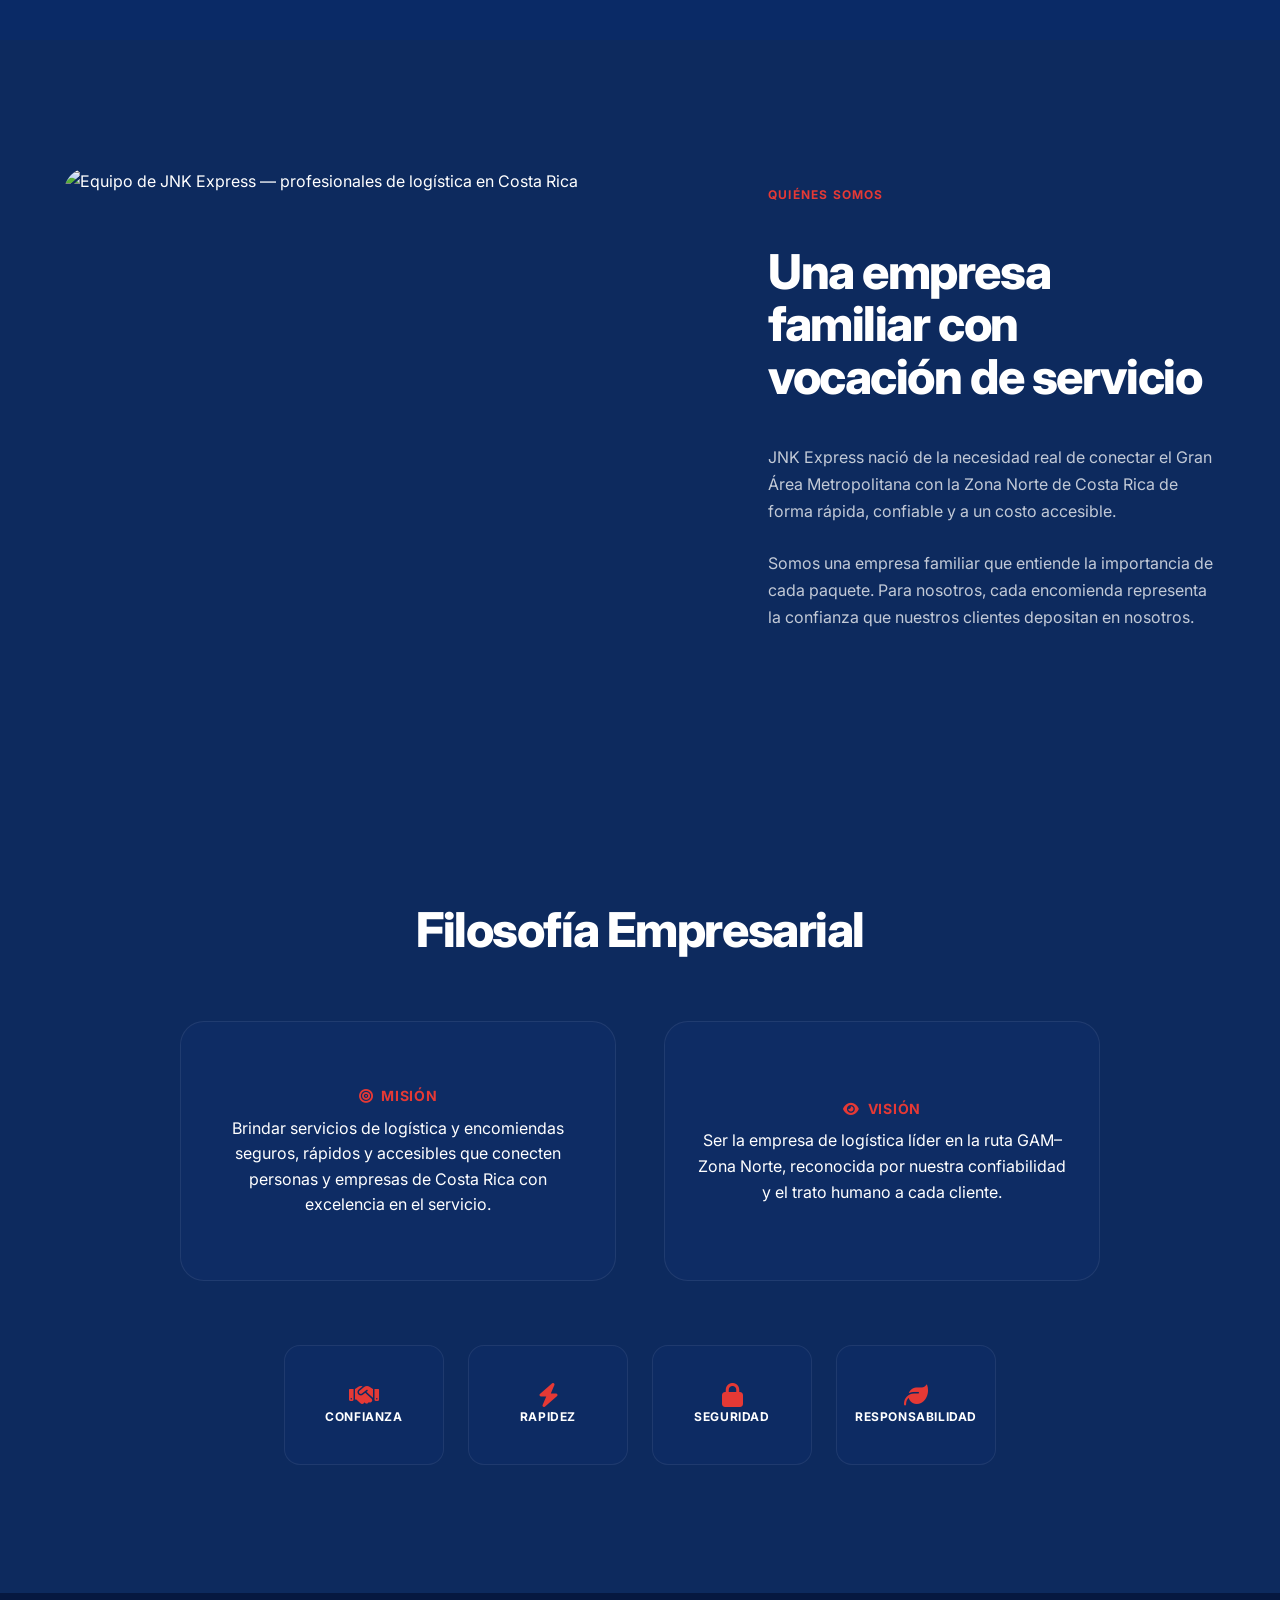
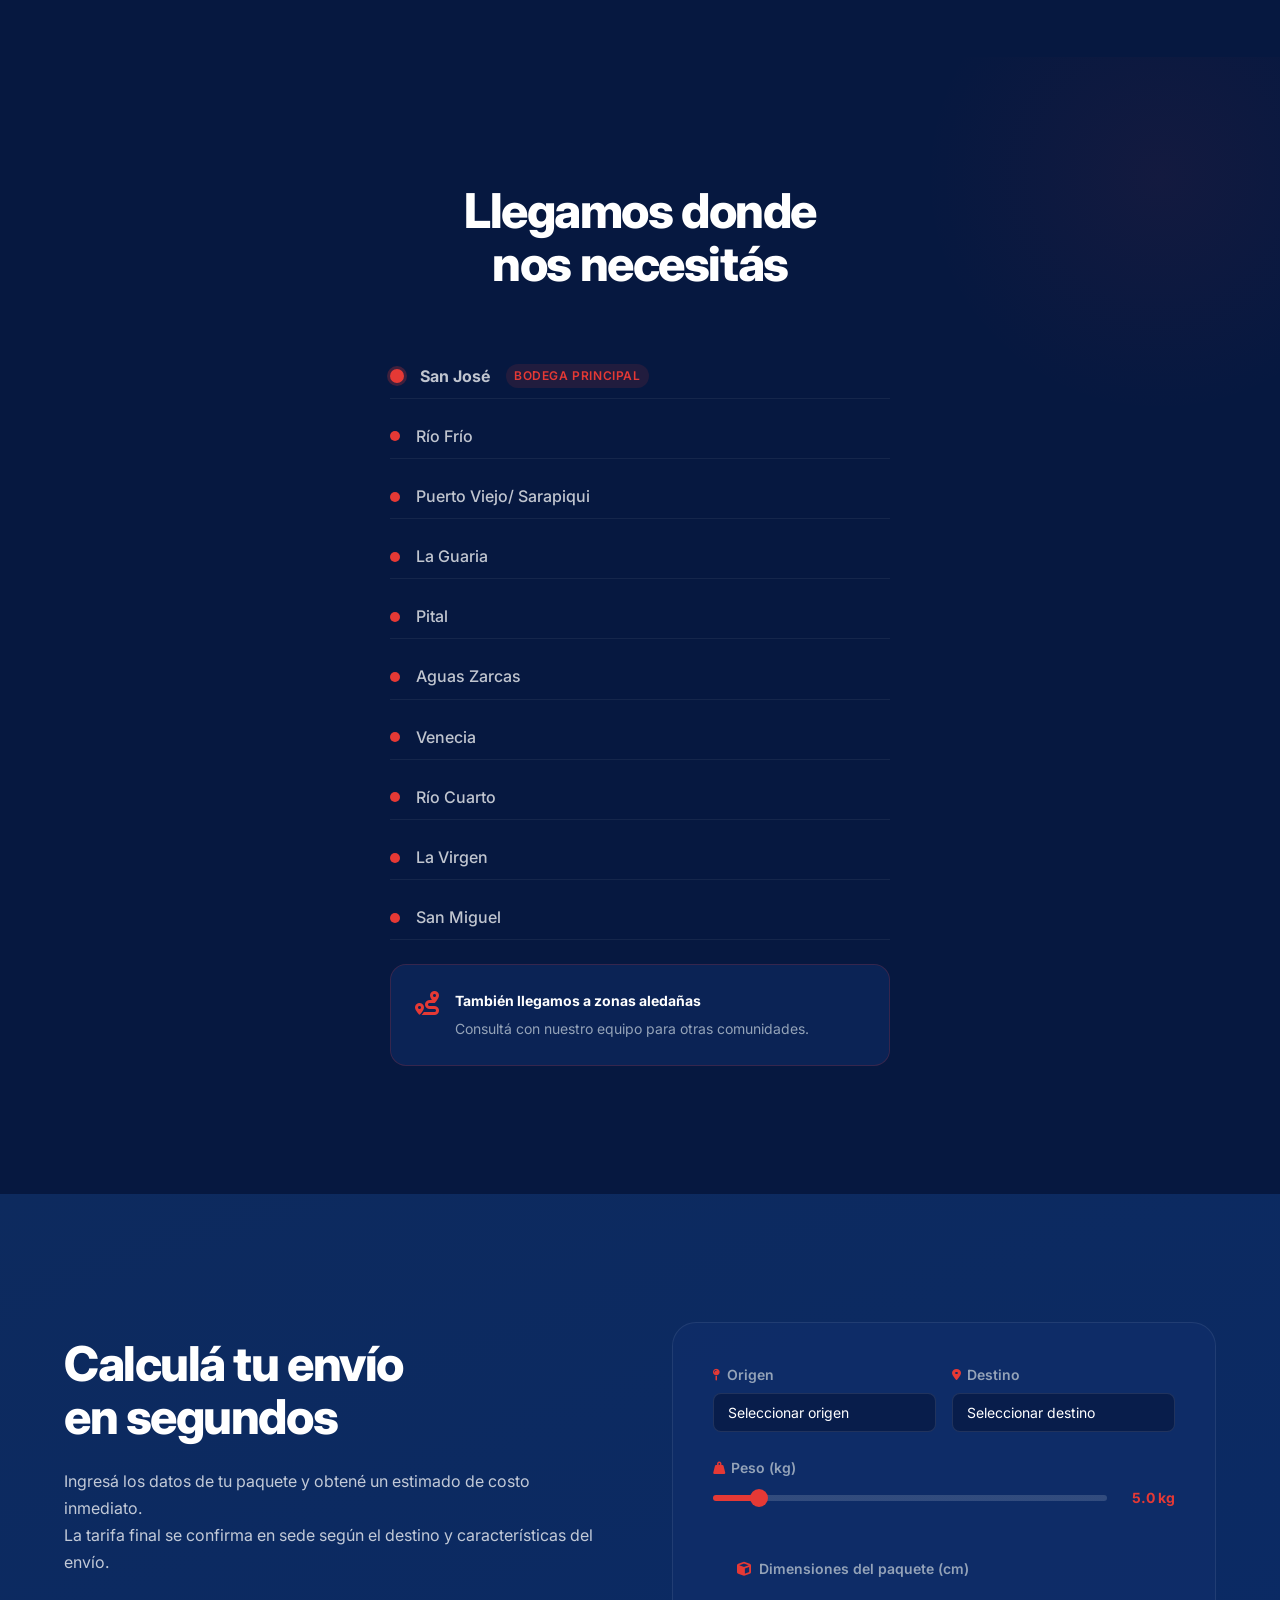
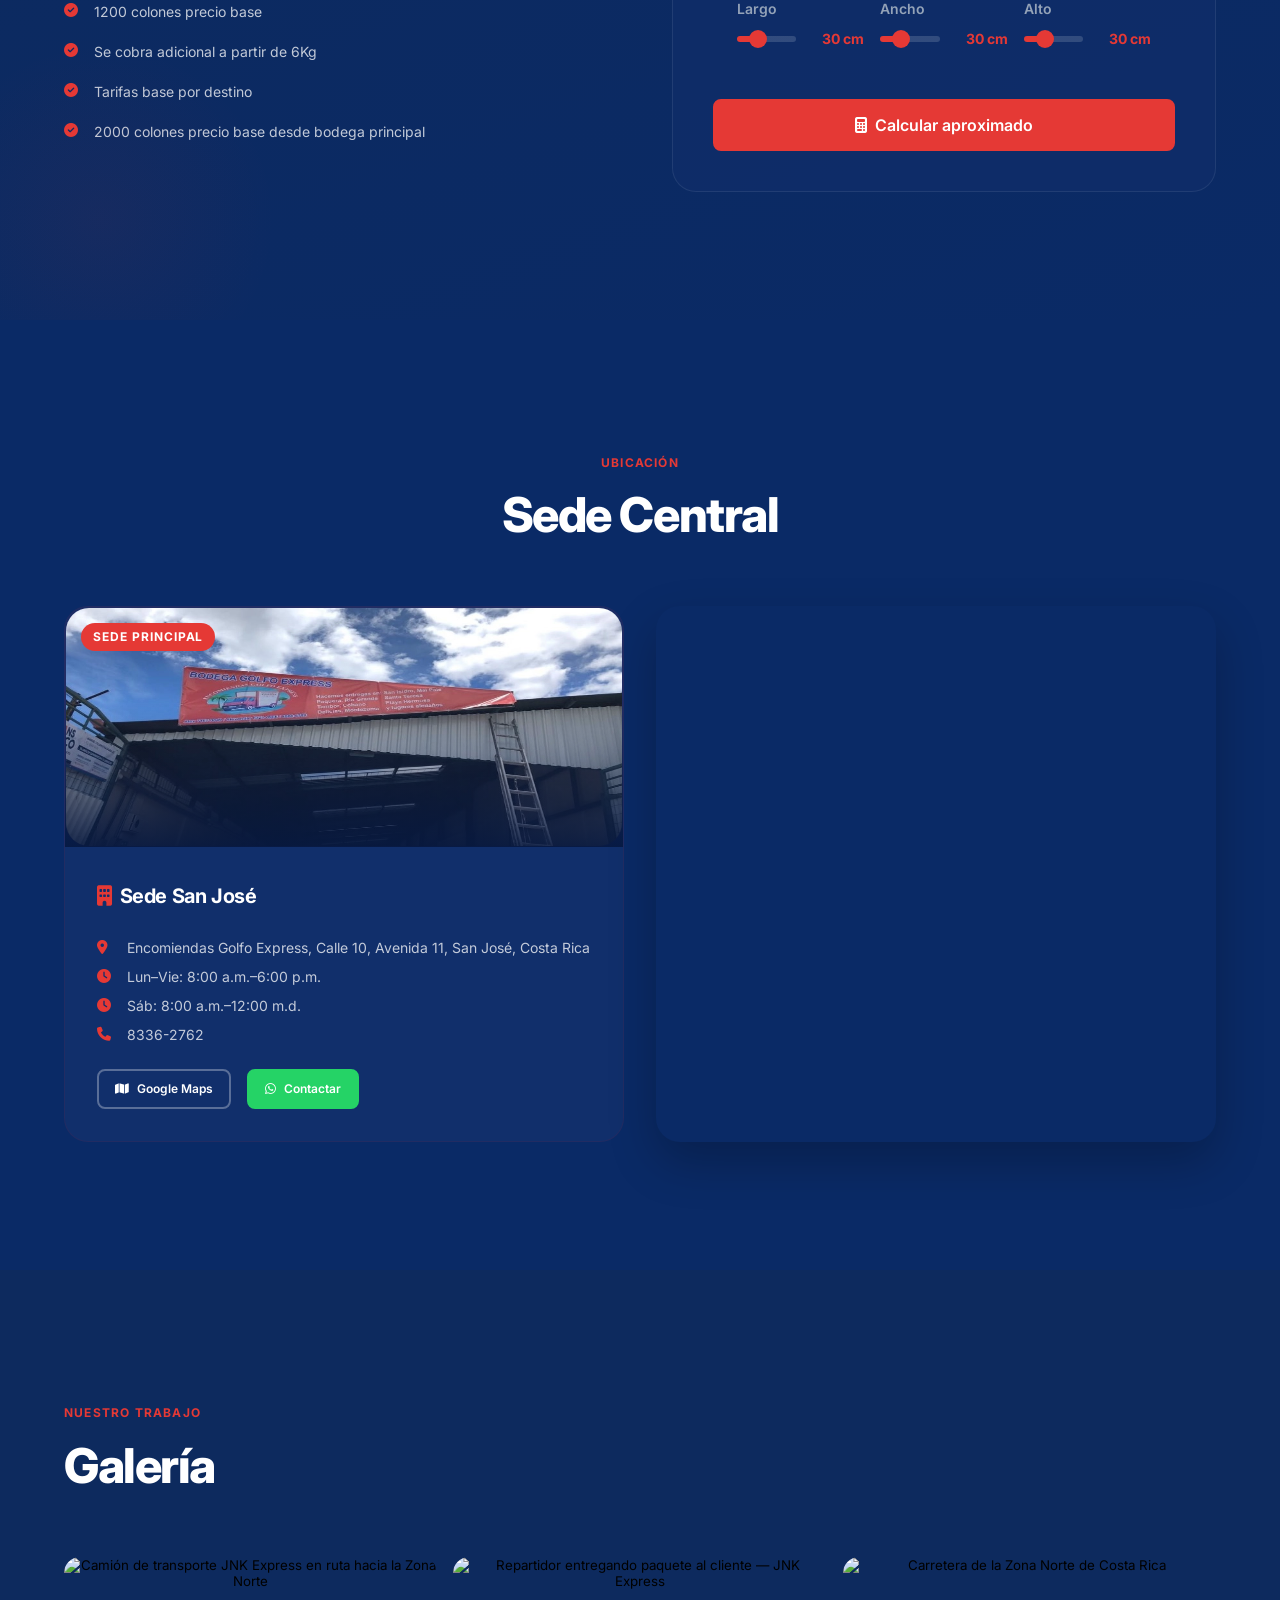
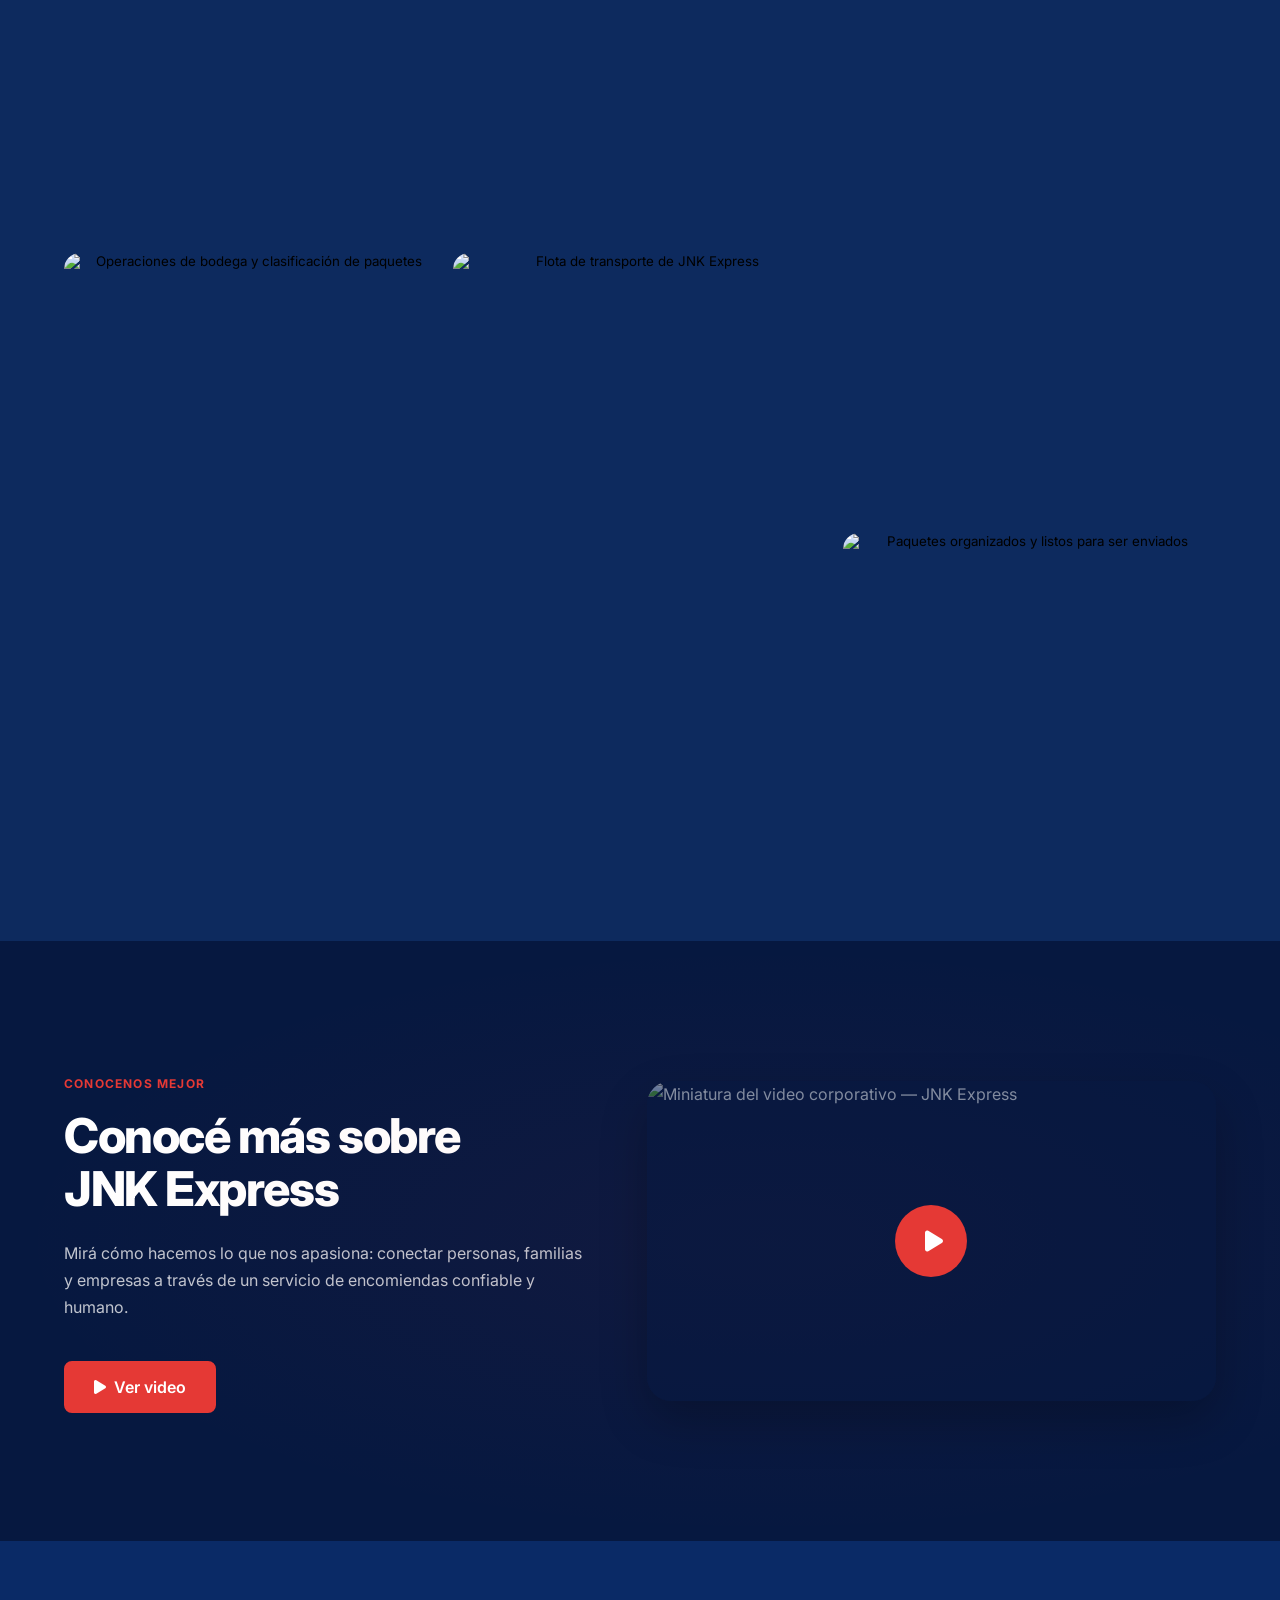
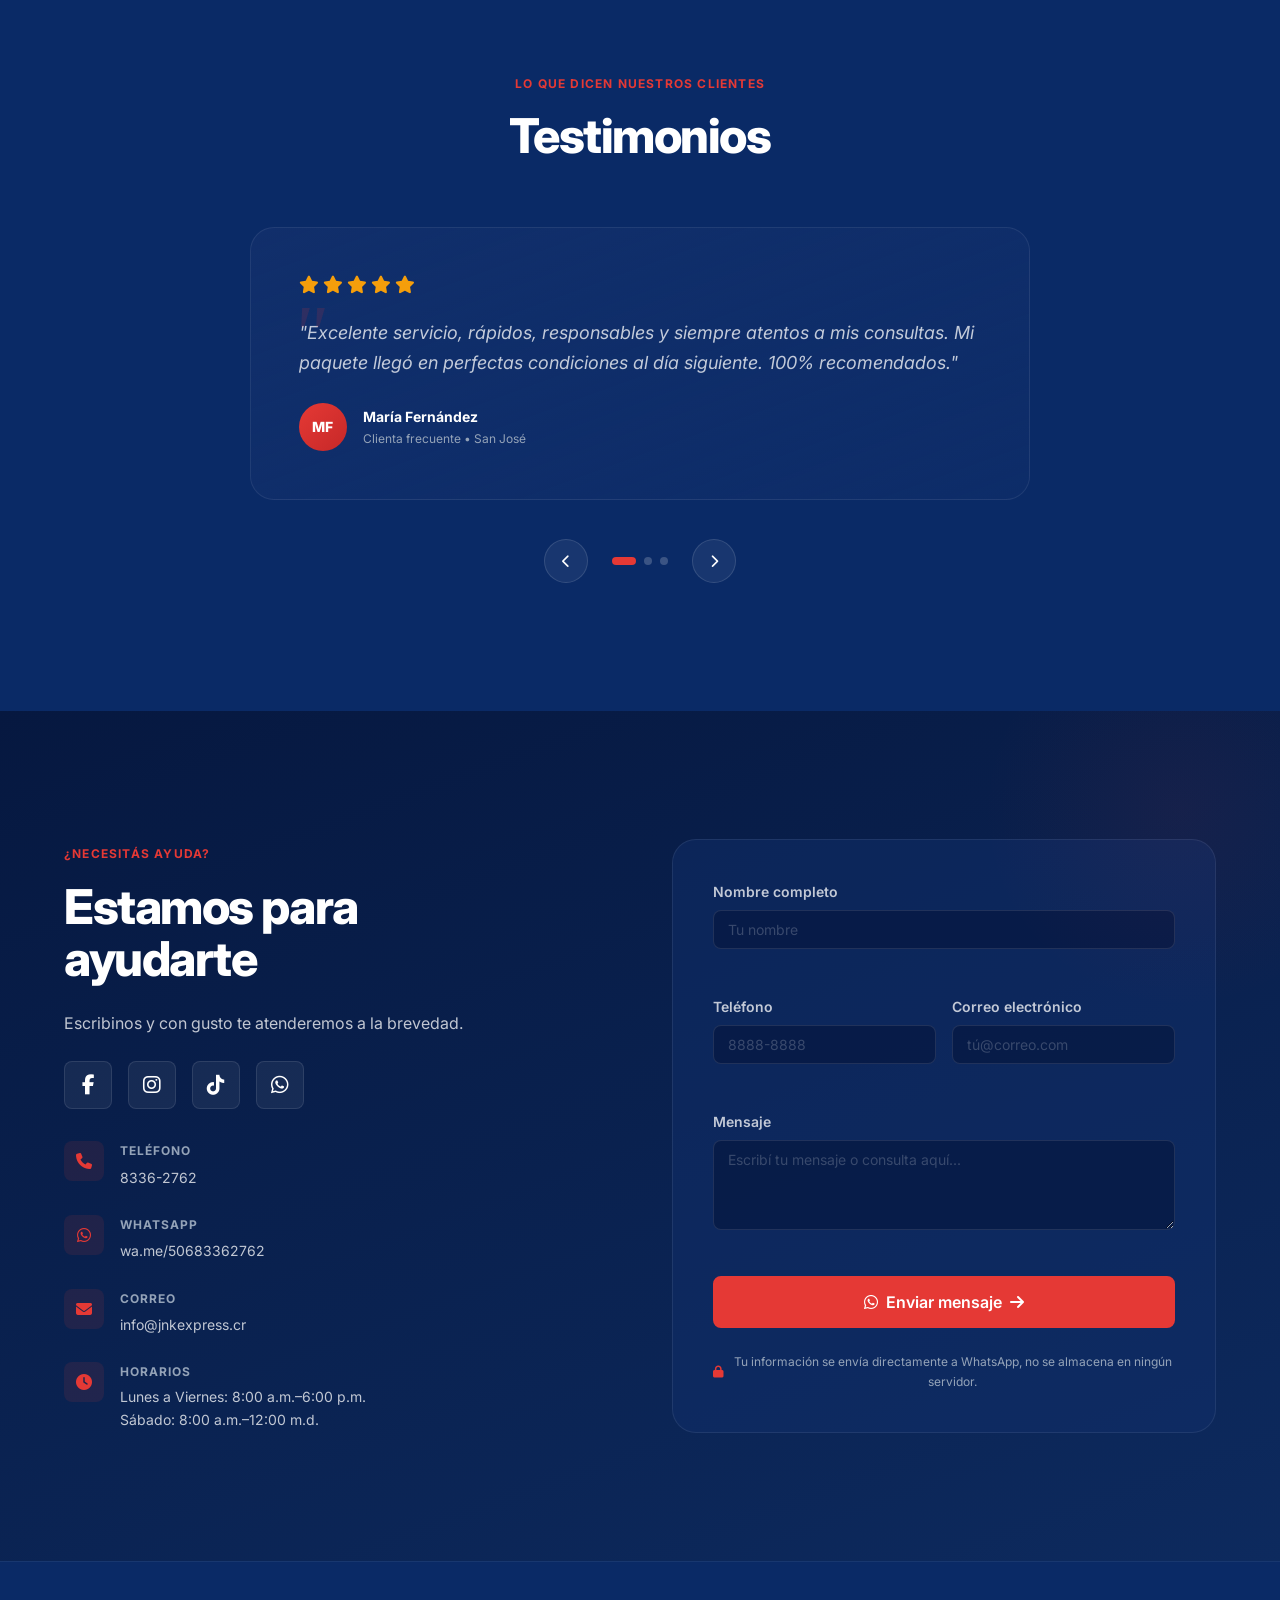
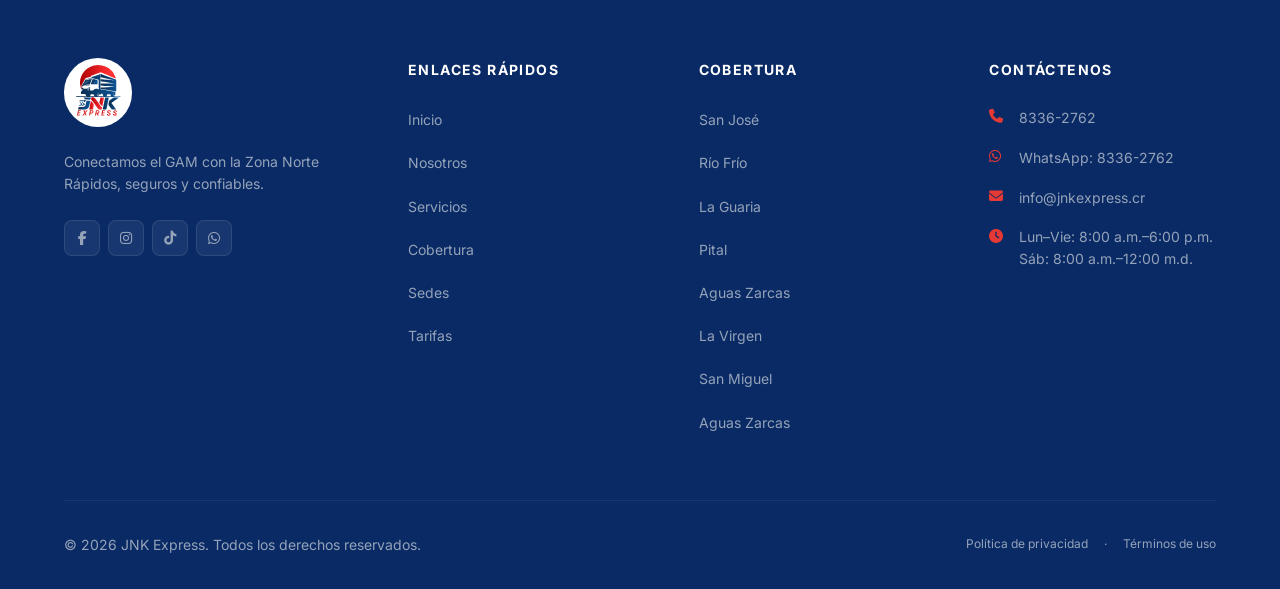
==== commit 3c29f282: "fix(calculator): remove volumetric weight, base price on origin only" ====
--- a/index.html
+++ b/index.html
@@ -563,7 +563,7 @@
                                         <label for="calc-largo" class="calc-form__label">Largo</label>
                                         <div class="calc-form__range-wrap">
                                             <input type="range" id="calc-largo" name="calc-largo"
-                                                class="calc-form__input" min="1" max="200" step="1" value="30">
+                                                class="calc-form__input" min="1" max="100" step="1" value="30">
                                             <span class="calc-form__range-value" id="calc-largo-val">30 cm</span>
                                         </div>
                                     </div>
@@ -571,7 +571,7 @@
                                         <label for="calc-ancho" class="calc-form__label">Ancho</label>
                                         <div class="calc-form__range-wrap">
                                             <input type="range" id="calc-ancho" name="calc-ancho"
-                                                class="calc-form__input" min="1" max="200" step="1" value="30">
+                                                class="calc-form__input" min="1" max="100" step="1" value="30">
                                             <span class="calc-form__range-value" id="calc-ancho-val">30 cm</span>
                                         </div>
                                     </div>
@@ -579,7 +579,7 @@
                                         <label for="calc-alto" class="calc-form__label">Alto</label>
                                         <div class="calc-form__range-wrap">
                                             <input type="range" id="calc-alto" name="calc-alto" class="calc-form__input"
-                                                min="1" max="200" step="1" value="30">
+                                                min="1" max="100" step="1" value="30">
                                             <span class="calc-form__range-value" id="calc-alto-val">30 cm</span>
                                         </div>
                                     </div>
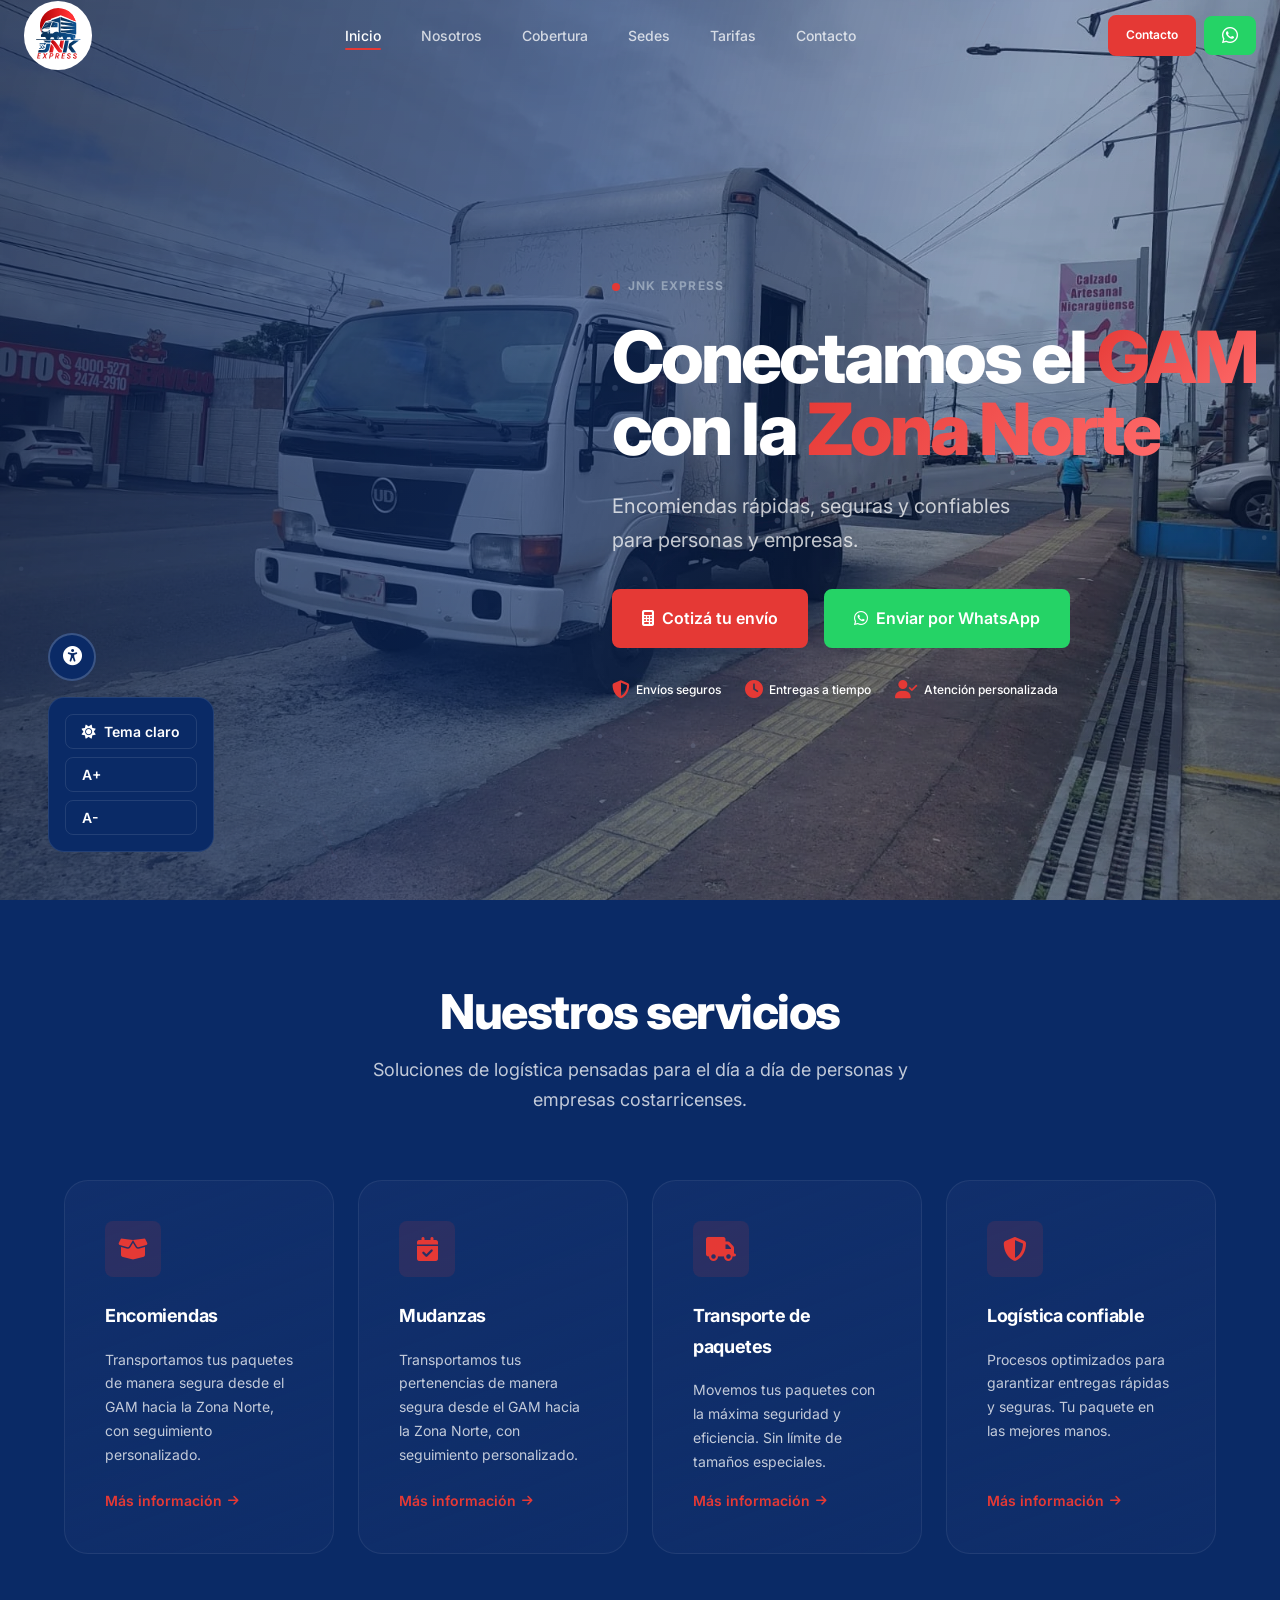
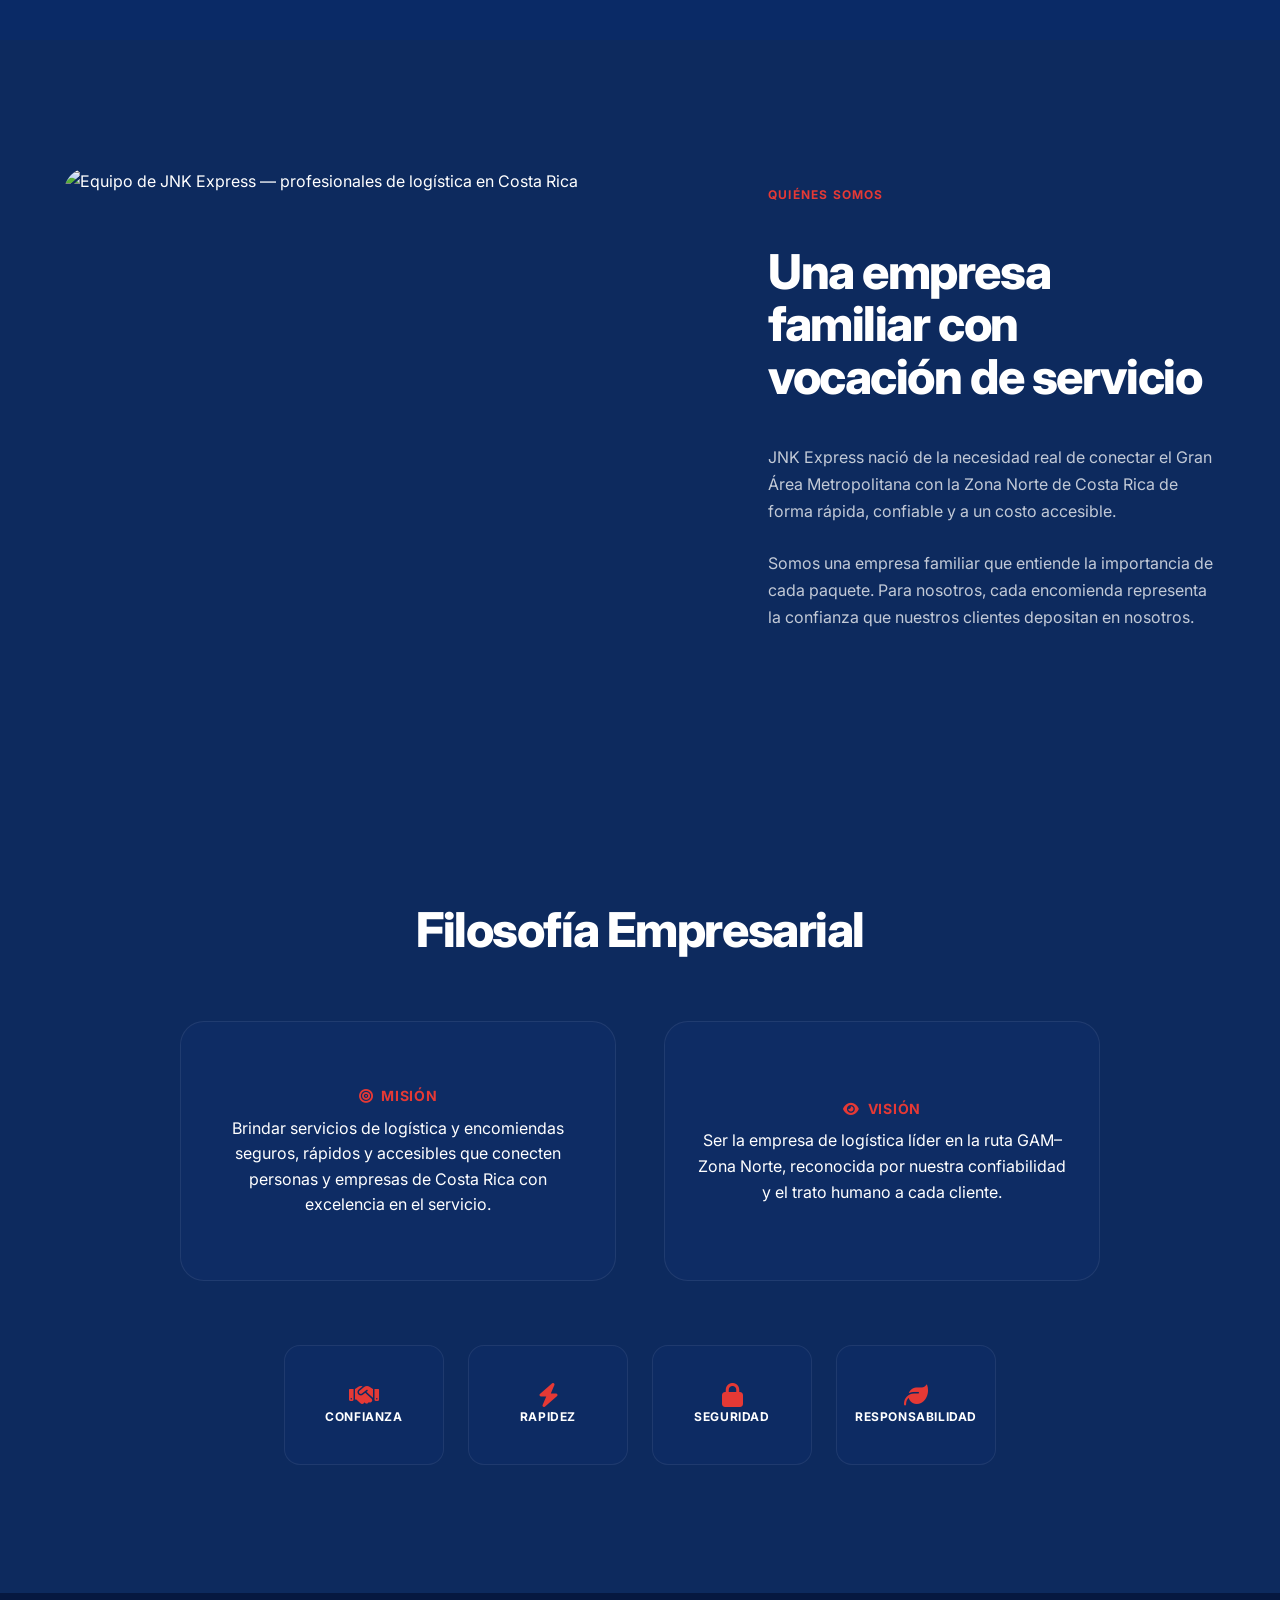
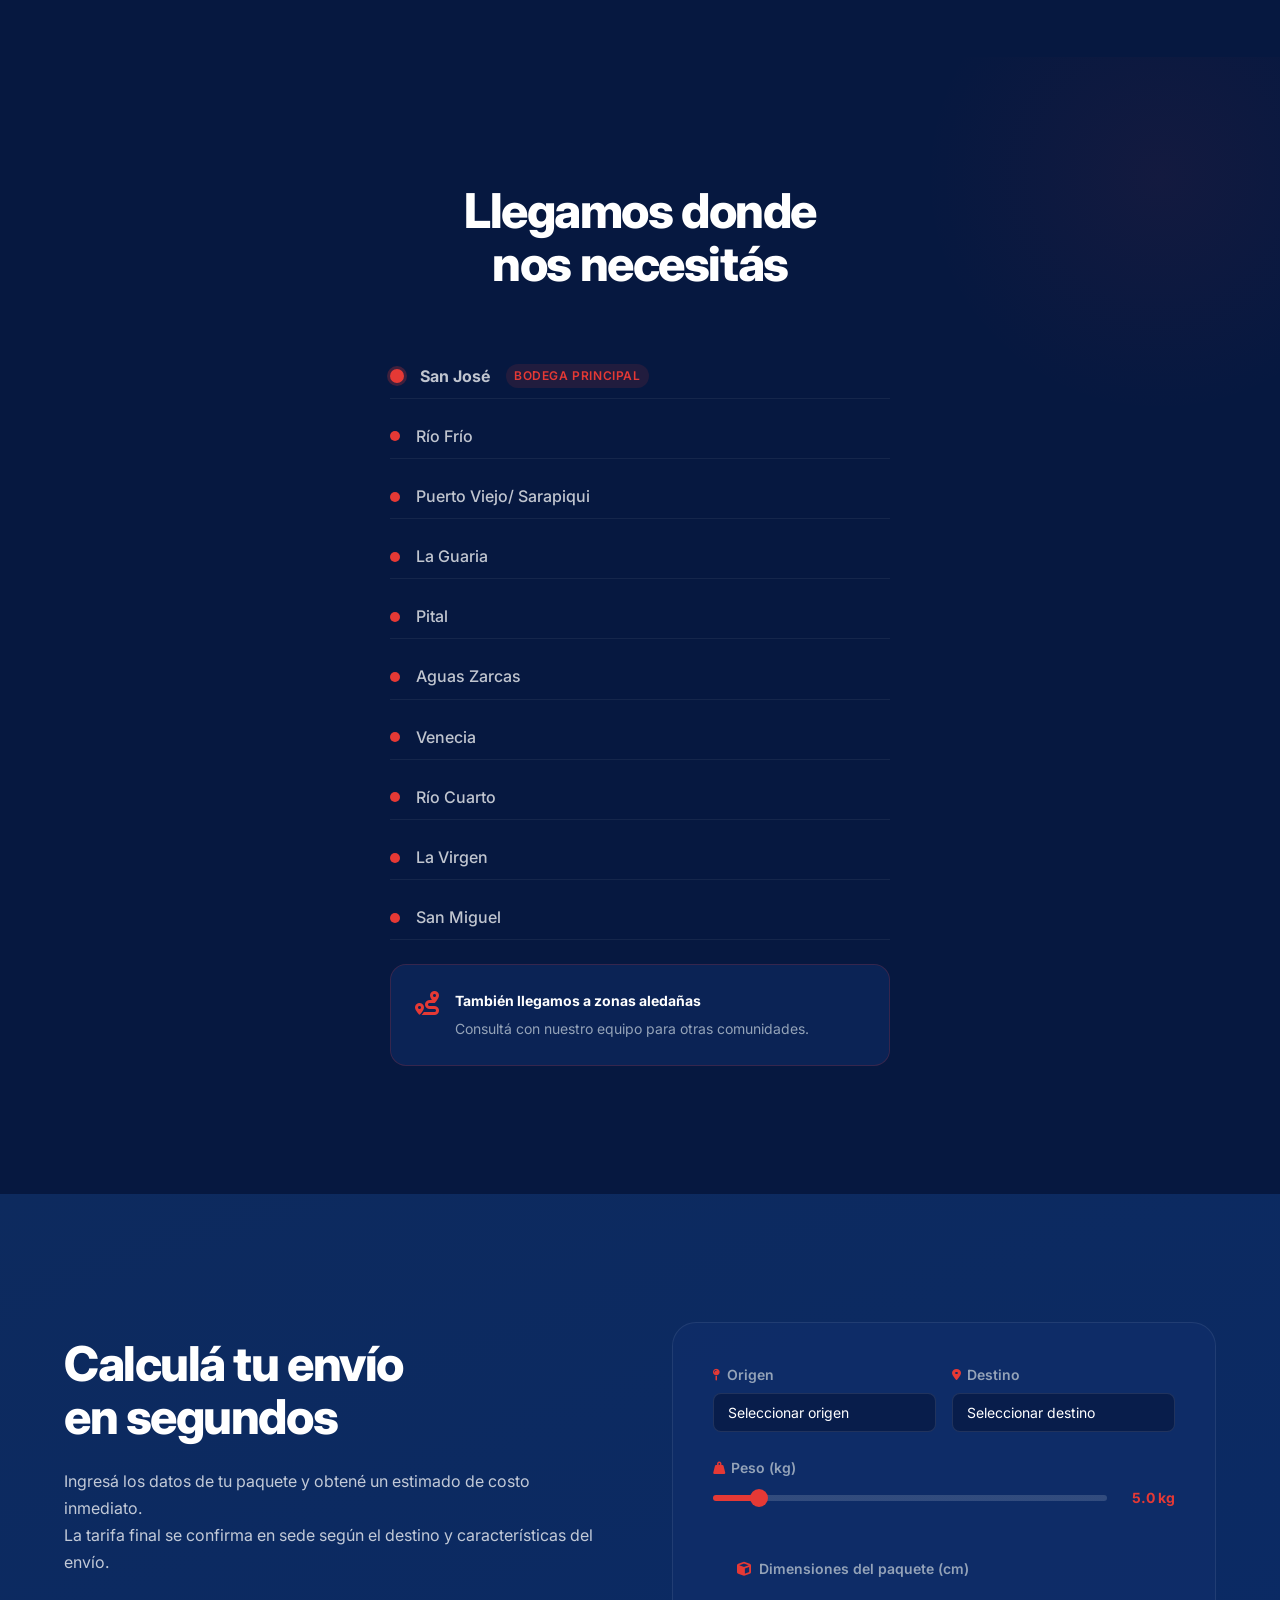
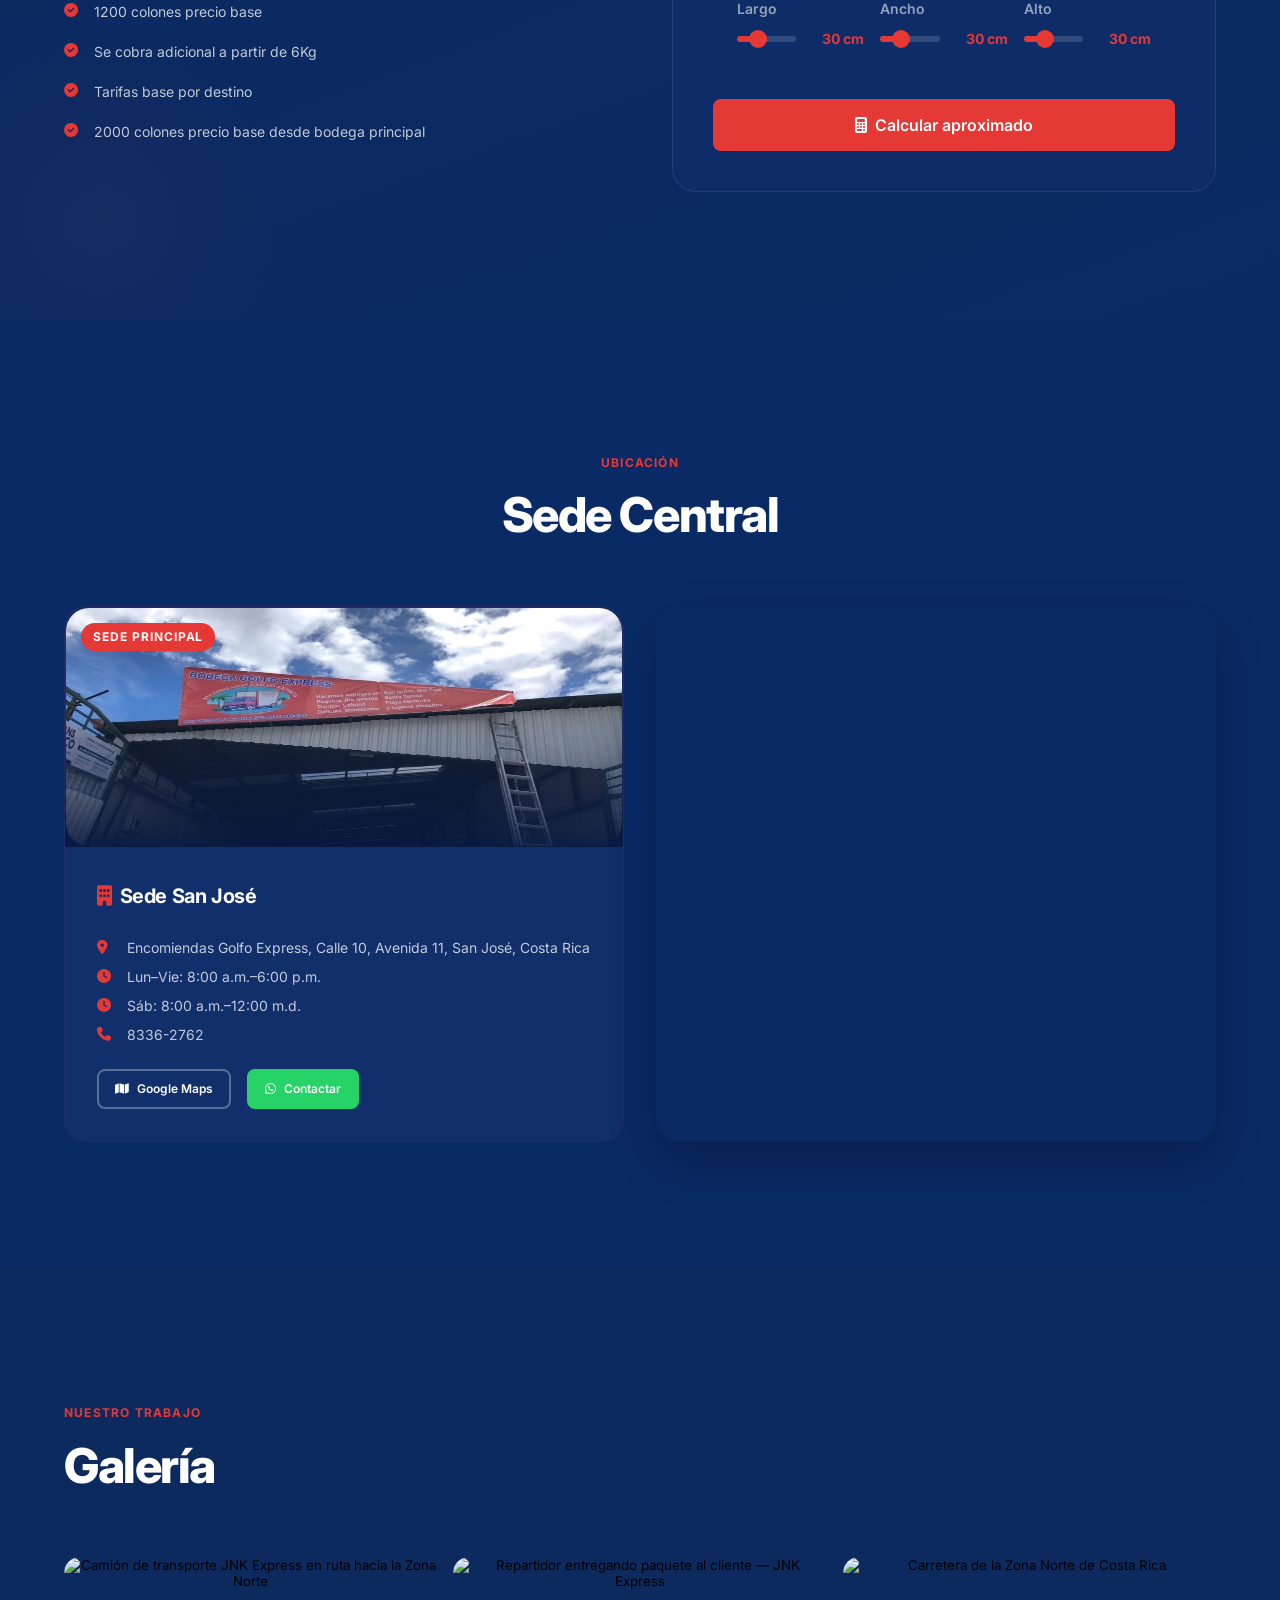
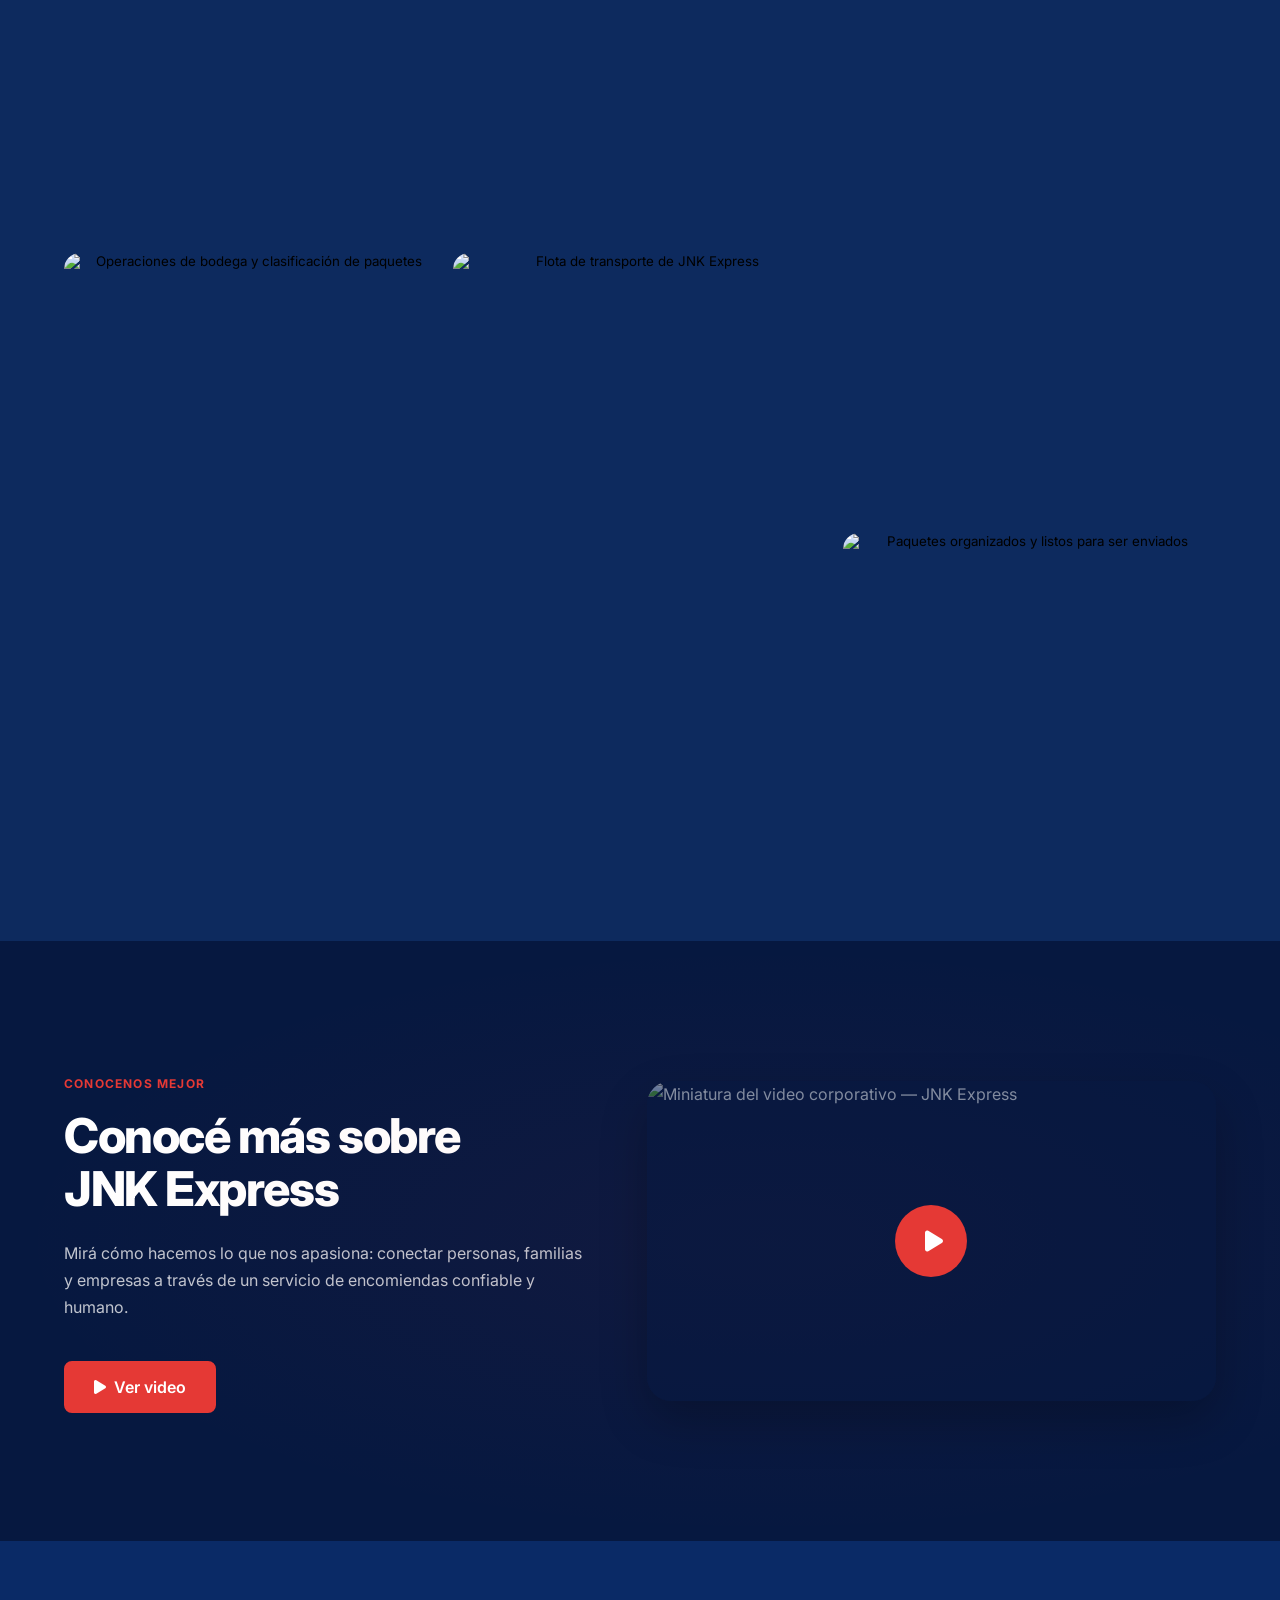
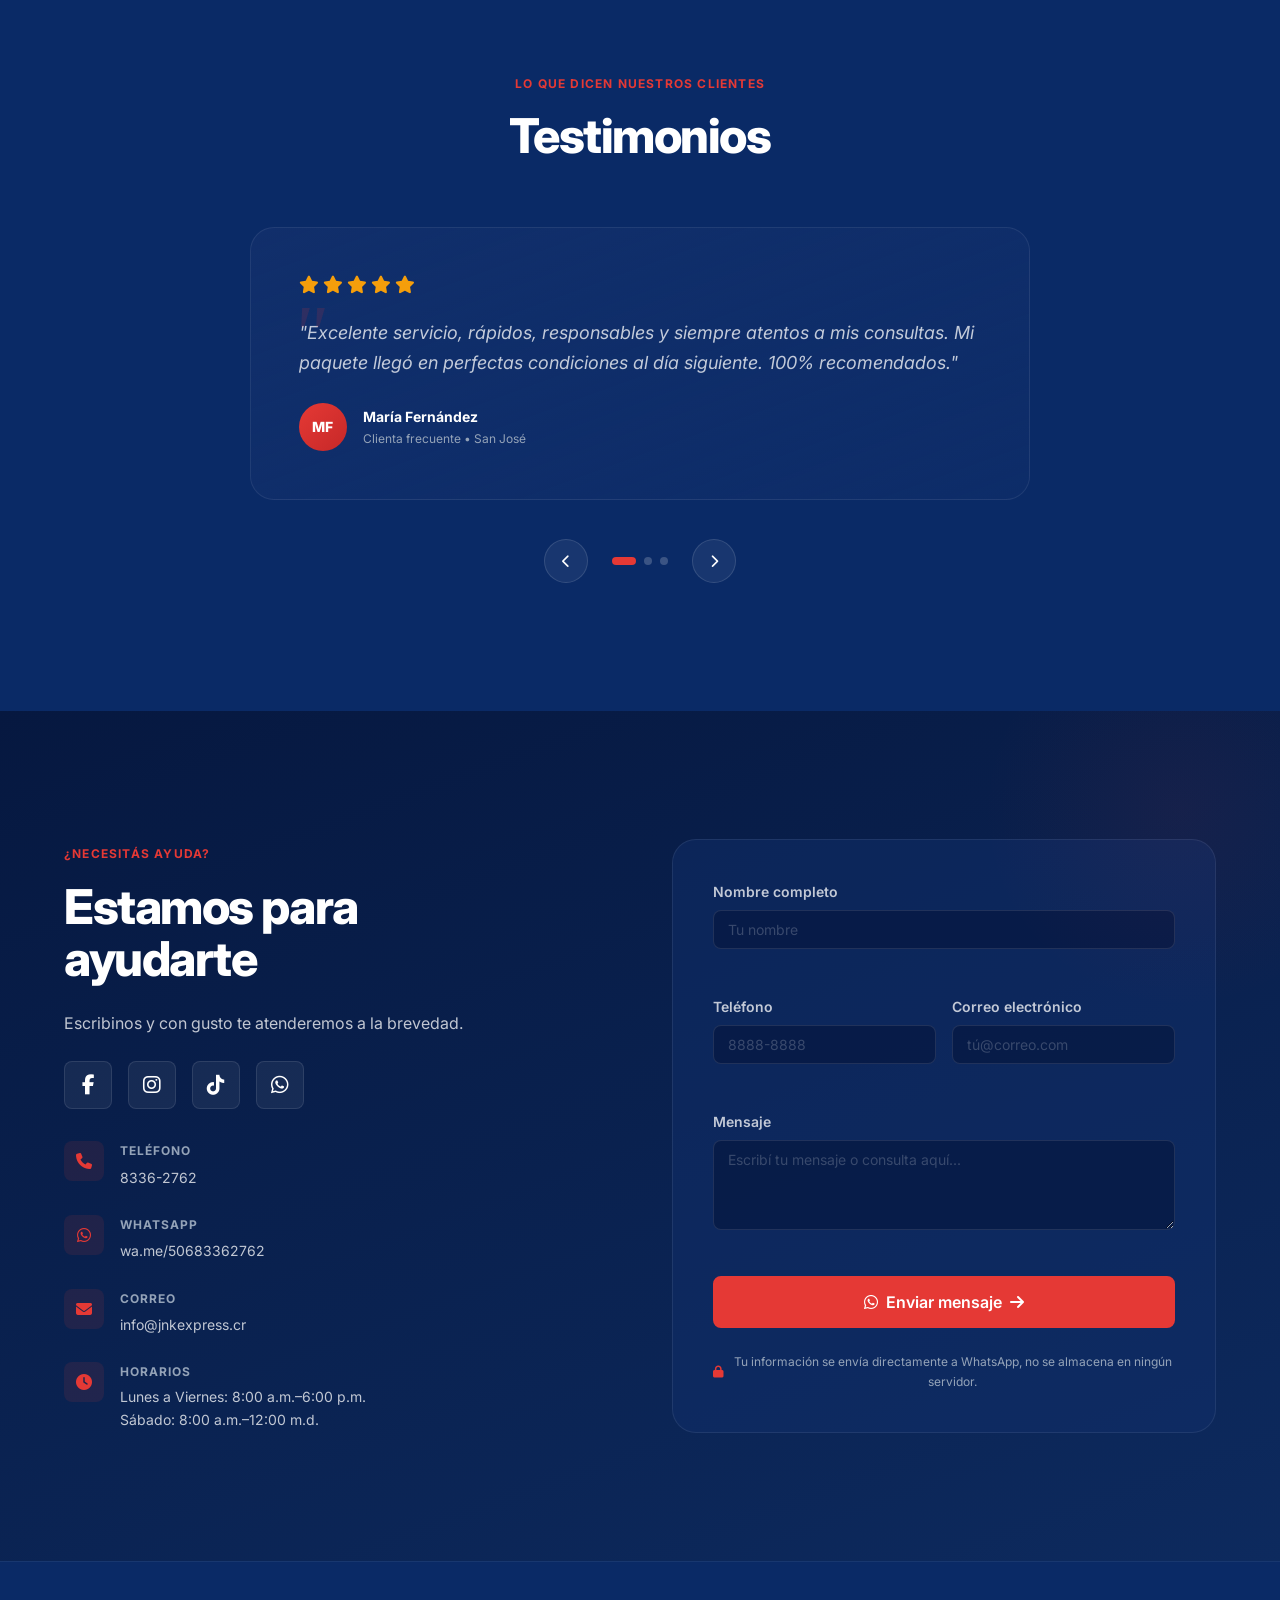
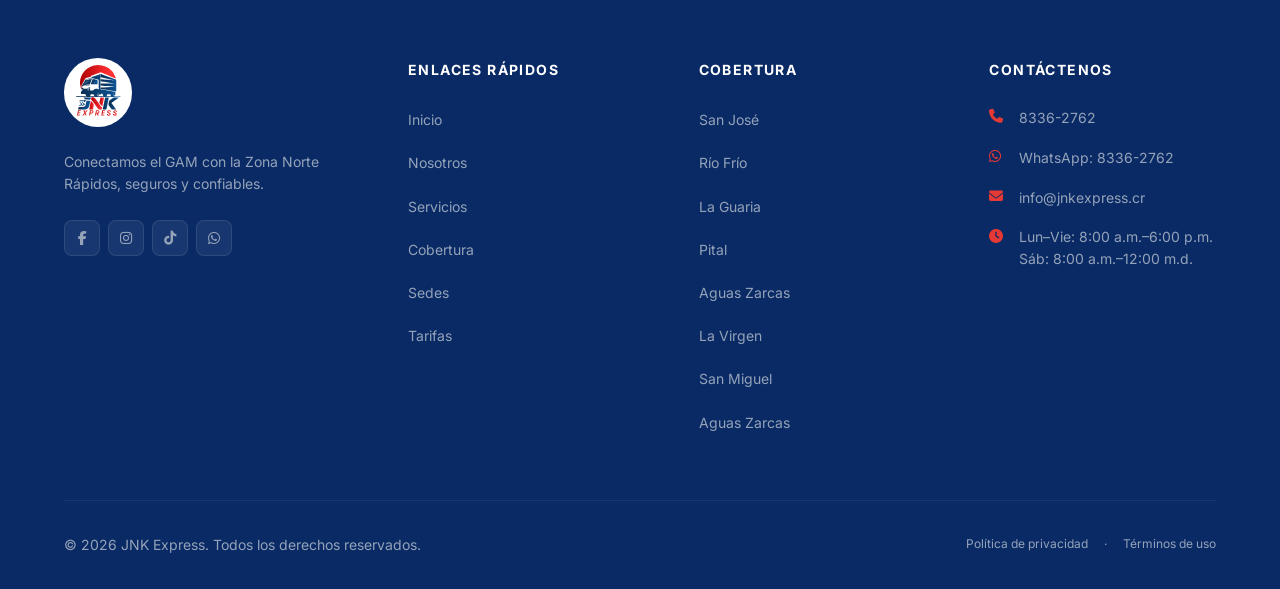
==== commit d926b0dd: "feat(a11y): add accessibility panel with theme toggle and font size controls" ====
--- a/index.html
+++ b/index.html
@@ -348,7 +348,7 @@
                 </header>
 
                 <div class="mision-vision__grid reveal-stagger">
-                    <div class="mv__item">
+                    <div class="mv__item" role="article" aria-labelledby="titulo-mision">
                         <h3 class="mv__title">
                             <i class="fas fa-bullseye" aria-hidden="true"></i> Misión
                         </h3>
@@ -359,7 +359,7 @@
                         </p>
                     </div>
 
-                    <div class="mv__item">
+                    <div class="mv__item" role="article" aria-labelledby="titulo-mision">
                         <h3 class="mv__title">
                             <i class="fas fa-eye" aria-hidden="true"></i> Visión
                         </h3>
@@ -1201,6 +1201,23 @@
 
         </div><!-- /.footer__container -->
     </footer>
+    <!-- PANEL DE ACCESIBILIDAD -->
+    <div class="accesibilidad">
+        <button class="accesibilidad__btn" id="acc-toggle" aria-label="Opciones de accesibilidad">
+            <i class="fas fa-universal-access" aria-hidden="true"></i>
+        </button>
+        <div class="accesibilidad__panel" id="acc-panel" hidden>
+            <button class="acc-panel__opcion" id="acc-tema" aria-label="Cambiar tema">
+                <i class="fas fa-sun" aria-hidden="true"></i> Tema claro
+            </button>
+            <button class="acc-panel__opcion" id="acc-aumentar" aria-label="Aumentar tamaño de letra">
+                A+
+            </button>
+            <button class="acc-panel__opcion" id="acc-disminuir" aria-label="Disminuir tamaño de letra">
+                A-
+            </button>
+        </div>
+    </div>
     <!-- BOTON VOLVER INICIO -->
     <button id="back-to-top" class="back-to-top" aria-label="Volver al inicio de la página" hidden>
         <i class="fas fa-arrow-up" aria-hidden="true"></i>
--- a/css/styles.css
+++ b/css/styles.css
@@ -2831,4 +2831,167 @@
         max-width: 1400px;
     }
 
+}
+
+/* ══════════════════════════════════════
+   PANEL DE ACCESIBILIDAD
+   ══════════════════════════════════════ */
+.accesibilidad {
+    position: fixed;
+    bottom: var(--space-6);
+    left: var(--space-6);
+    z-index: 999;
+    display: flex;
+    flex-direction: column;
+    align-items: flex-start;
+    gap: var(--space-2);
+}
+
+.accesibilidad__btn {
+    width: 48px;
+    height: 48px;
+    border-radius: 50%;
+    background: var(--color-navy-base);
+    border: 2px solid rgba(255, 255, 255, 0.2);
+    color: var(--color-white);
+    font-size: 1.2rem;
+    cursor: pointer;
+    display: flex;
+    align-items: center;
+    justify-content: center;
+    transition: background var(--transition-fast);
+}
+
+.accesibilidad__btn:hover {
+    background: var(--color-red);
+}
+
+.accesibilidad__panel {
+    background: var(--color-navy-base);
+    border: 1px solid rgba(255, 255, 255, 0.1);
+    border-radius: var(--radius-lg);
+    padding: var(--space-2);
+    display: flex;
+    flex-direction: column;
+    gap: var(--space-1);
+}
+
+.acc-panel__opcion {
+    background: transparent;
+    border: 1px solid rgba(255, 255, 255, 0.1);
+    border-radius: var(--radius-md);
+    color: var(--color-white);
+    font-size: var(--font-size-sm);
+    font-weight: 600;
+    padding: var(--space-1) var(--space-2);
+    cursor: pointer;
+    transition: background var(--transition-fast);
+    white-space: nowrap;
+    text-align: left;
+    display: flex;
+    align-items: center;
+    gap: var(--space-1);
+}
+
+.acc-panel__opcion:hover {
+    background: rgba(255, 255, 255, 0.1);
+}
+
+/* Tema claro */
+body.tema-claro {
+    background-color: #f5f5f5;
+    color: #1a1a1a;
+}
+
+body.tema-claro .navbar,
+body.tema-claro .mobile-menu {
+    background-color: #ffffff;
+    border-color: rgba(0, 0, 0, 0.1);
+}
+
+body.tema-claro .section-title,
+body.tema-claro .navbar__link,
+body.tema-claro .nosotros__text,
+body.tema-claro .mv__text,
+body.tema-claro .destinos__item,
+body.tema-claro .footer__tagline {
+    color: #1a1a1a;
+}
+
+body.tema-claro section {
+    background-color: #f5f5f5;
+}
+
+body.tema-claro .service-card,
+body.tema-claro .mv__item,
+body.tema-claro .valor-card,
+body.tema-claro .sede-card__content,
+body.tema-claro .calculadora__form-wrap,
+body.tema-claro .contacto__form-wrap {
+    background: #ffffff;
+    border-color: rgba(0, 0, 0, 0.1);
+}
+
+body.tema-claro .service-card__title,
+body.tema-claro .service-card__desc,
+body.tema-claro .valor-card__label,
+body.tema-claro .sede-card__title,
+body.tema-claro .sede-card__address,
+body.tema-claro .sede-card__address p {
+    color: #1a1a1a;
+}
+
+
+body.tema-claro .footer,
+body.tema-claro .nosotros,
+body.tema-claro .mision-vision,
+body.tema-claro .cobertura {
+    background-color: #f5f5f5;
+}
+
+body.tema-claro .calculadora,
+body.tema-claro .contacto {
+    background: #f5f5f5 !important;
+}
+
+body.tema-claro .contacto__desc,
+body.tema-claro .contacto__data-label,
+body.tema-claro .contacto__data-value,
+body.tema-claro .contacto-form__label {
+    color: #1a1a1a;
+}
+
+body.tema-claro .contacto-form__input,
+body.tema-claro .contacto-form__textarea {
+    background: #ffffff;
+    color: #1a1a1a;
+    border-color: rgba(0, 0, 0, 0.15);
+}
+
+/* Títulos blancos de secciones */
+body.tema-claro .calculadora .section-title,
+body.tema-claro .calculadora__desc,
+body.tema-claro .calculadora__feature,
+body.tema-claro .video-section .section-title,
+body.tema-claro .video-section__desc {
+    color: #1a1a1a;
+}
+
+/* Títulos del footer */
+body.tema-claro .footer__col-title,
+body.tema-claro .footer__link,
+body.tema-claro .footer__contact-link,
+body.tema-claro .footer__contact-text {
+    color: #1a1a1a;
+}
+
+body.tema-claro .social__icon,
+body.tema-claro .footer__social-link {
+    color: #1a1a1a;
+    border-color: rgba(0, 0, 0, 0.15);
+}
+
+body.tema-claro .btn--outline {
+    color: #1a1a1a;
+    border-color: rgba(0, 0, 0, 0.3);
 }
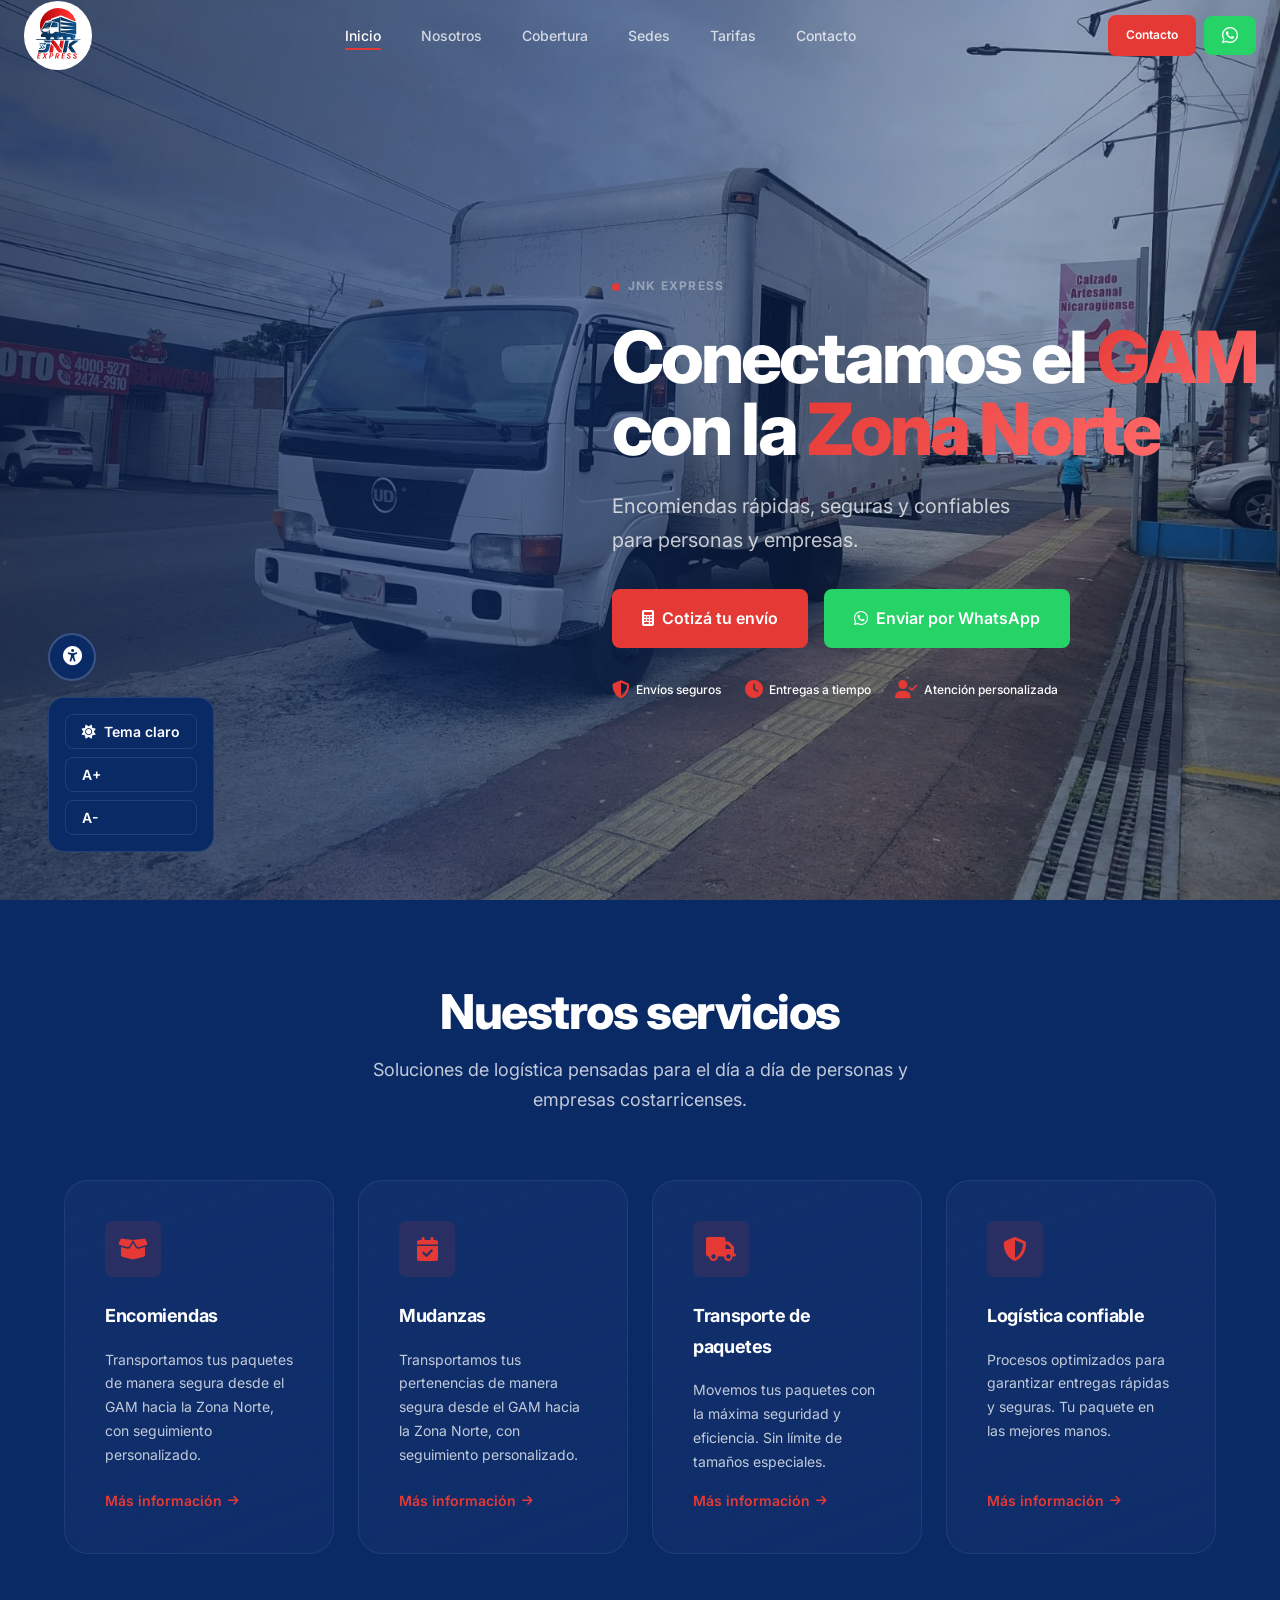
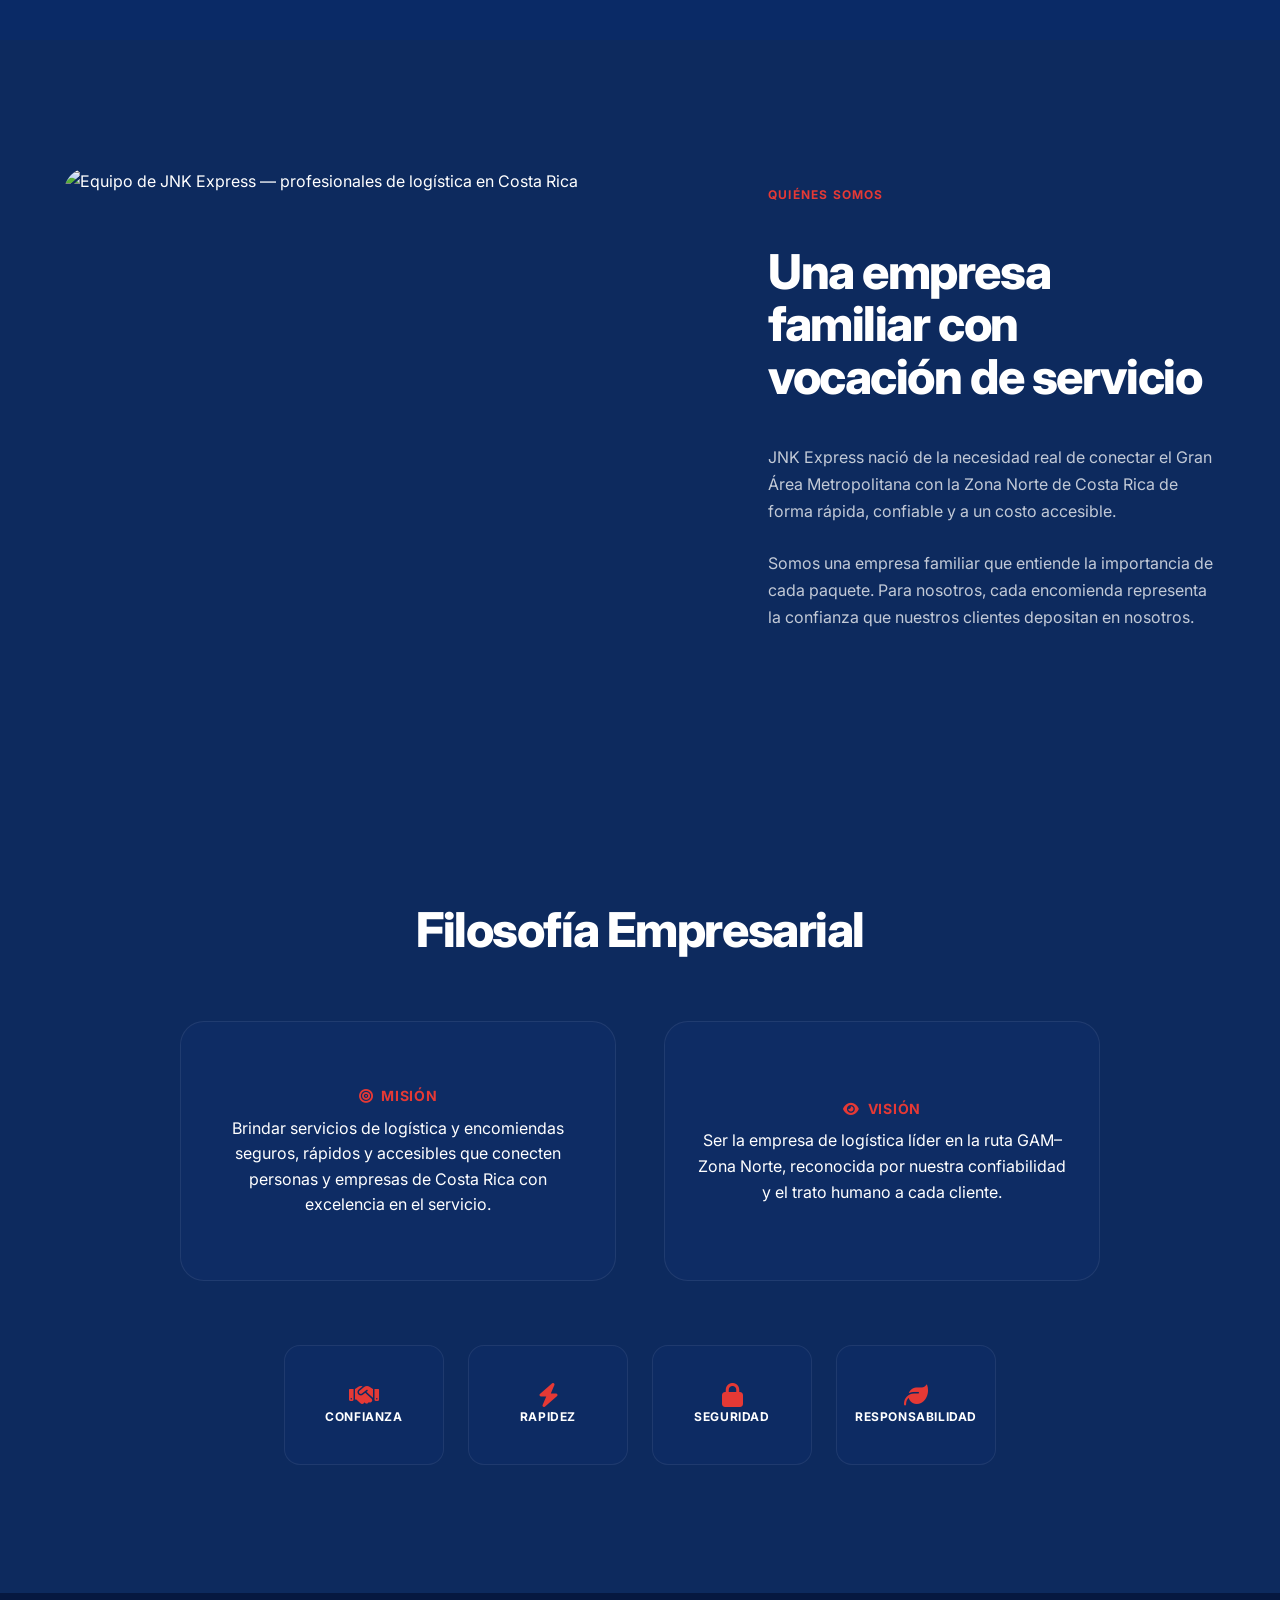
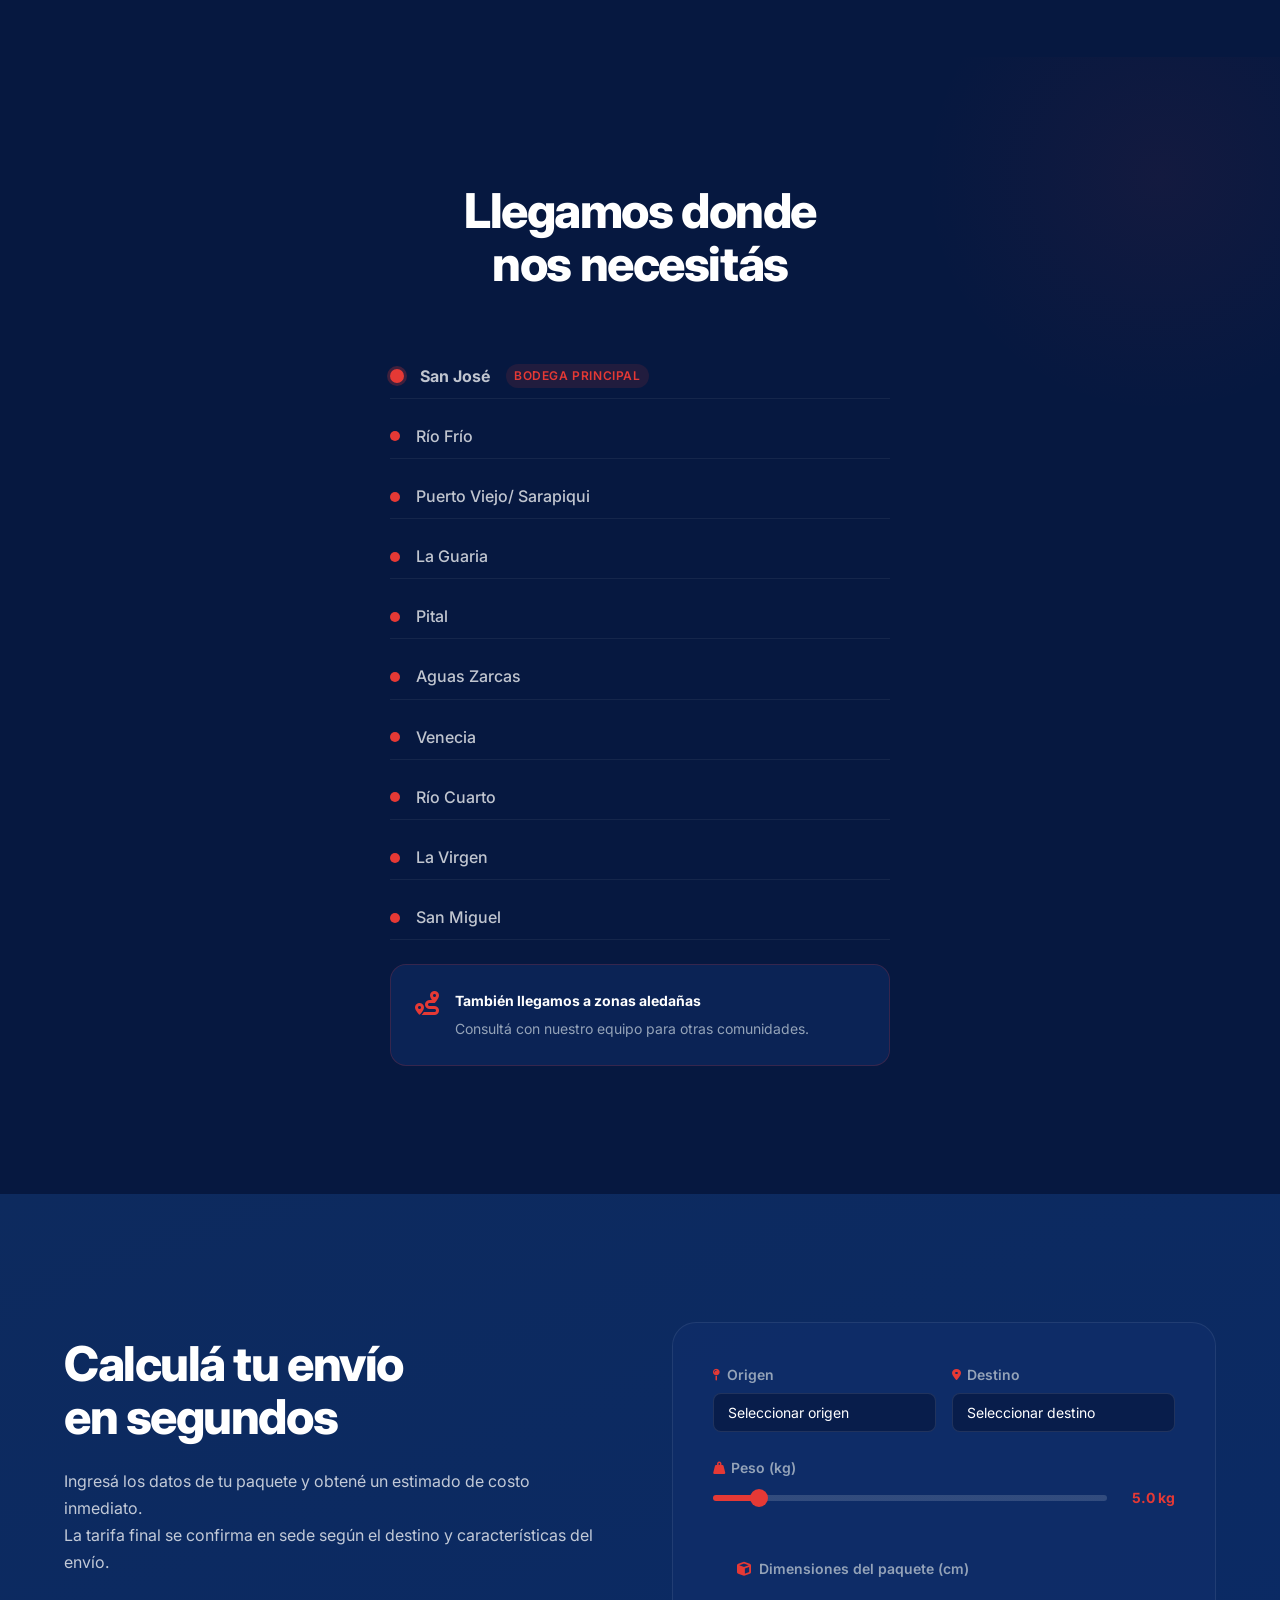
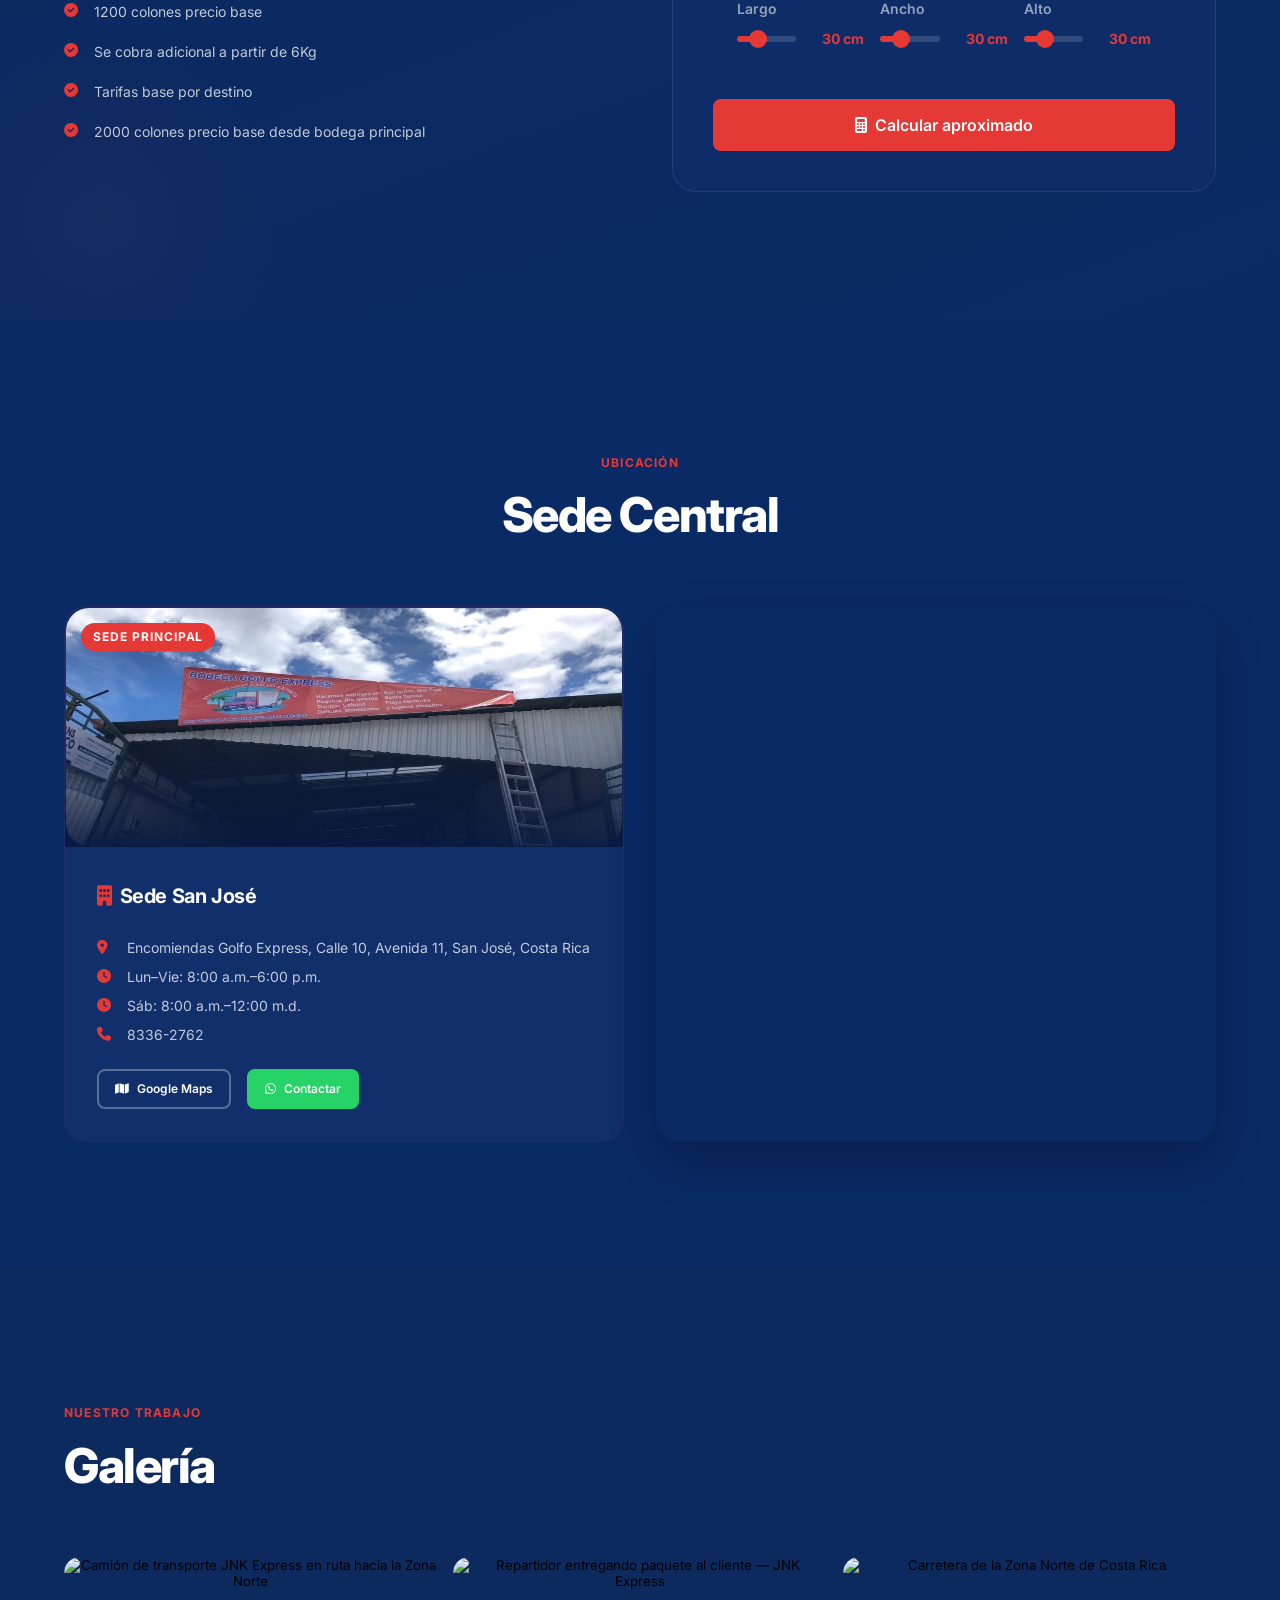
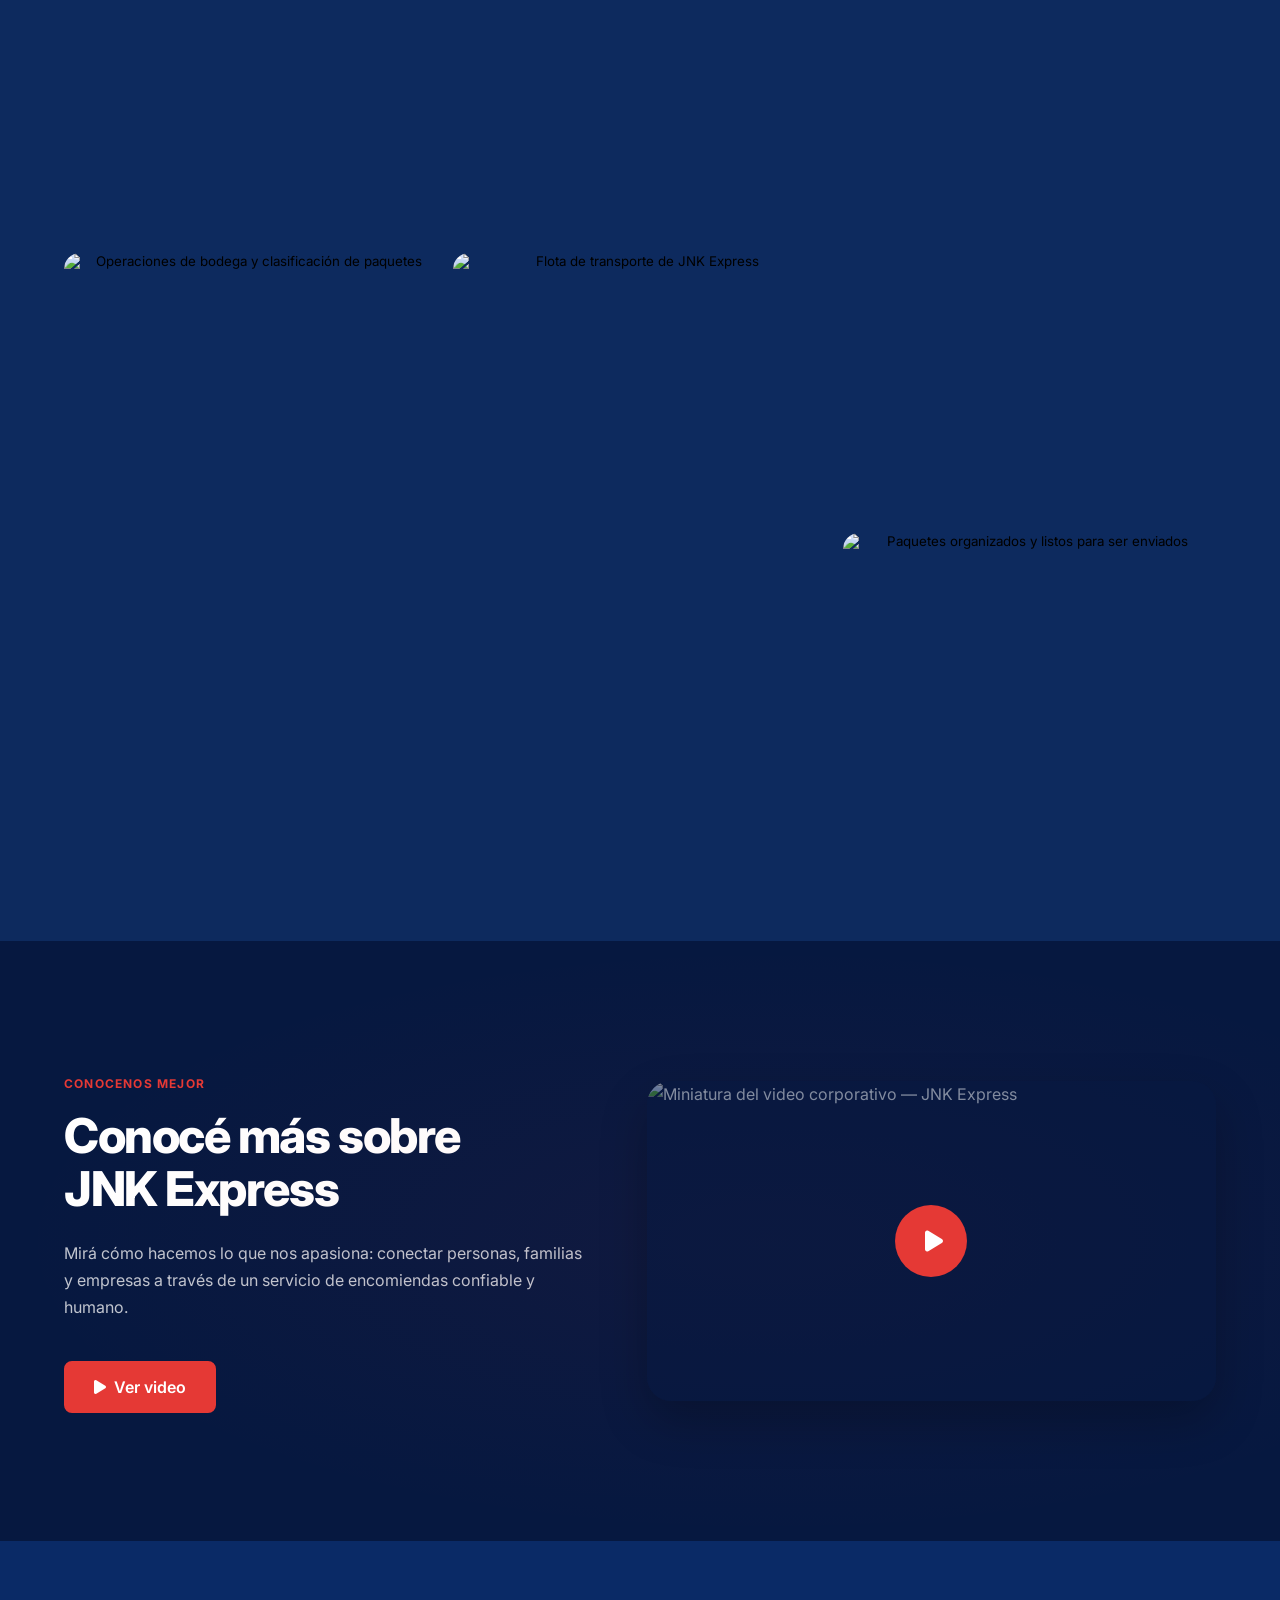
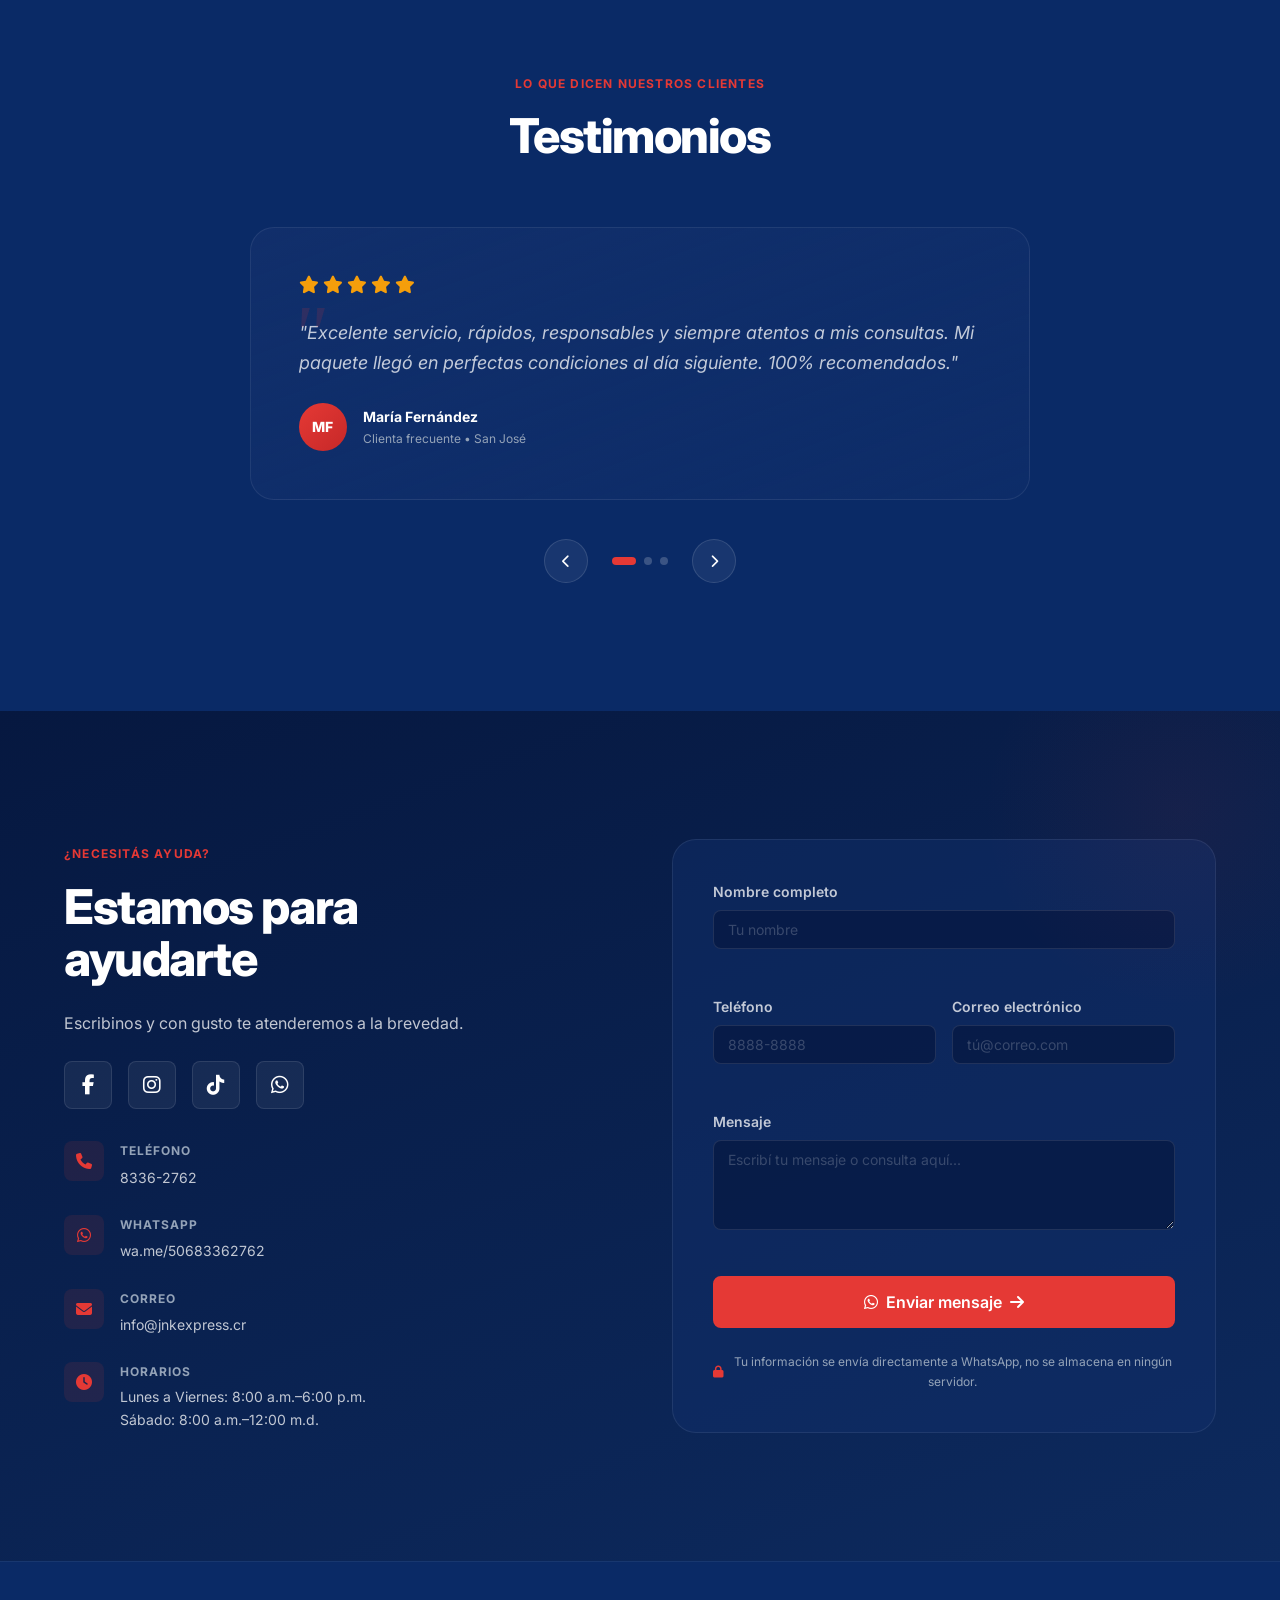
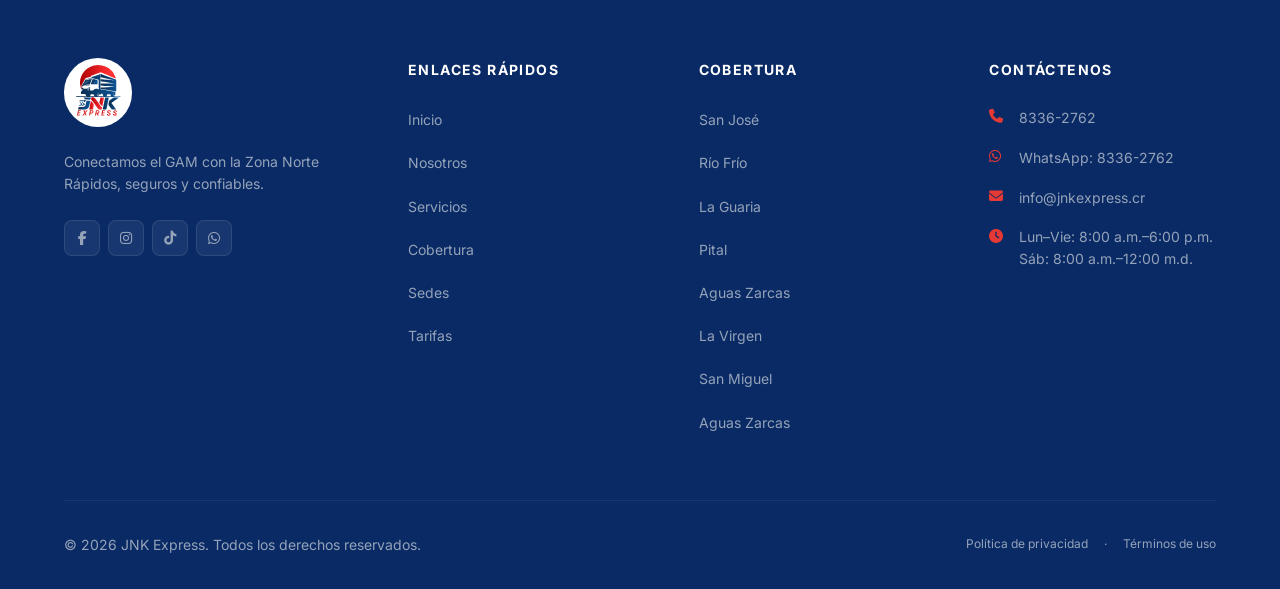
==== commit 0326a6de: "feat(ui): add favicon using jnk logo svg" ====
--- a/index.html
+++ b/index.html
@@ -16,6 +16,8 @@
     <meta name="keywords"
         content="encomiendas Costa Rica, envíos GAM, envíos Zona Norte, transporte de paquetes, mensajería Costa Rica, encomiendas San Carlos, encomiendas Río Frío, logística Costa Rica, transporte empresarial">
     <link rel="canonical" href="https://jnkexpress.netlify.app/">
+
+    <link rel="apple-touch-icon" sizes="180x180" href="/assets/logos/logo-jnk-express.png">
 
     <!-- Google Search Console Verification -->
     <meta name="google-site-verification" content="yZvQUy5CTRhYEAlHgS5wYZeiInk_PXOUps9m0Fp14XA" />
--- a/css/styles.css
+++ b/css/styles.css
@@ -2994,4 +2994,26 @@
 body.tema-claro .btn--outline {
     color: #1a1a1a;
     border-color: rgba(0, 0, 0, 0.3);
+}
+
+body.tema-claro .calc-resultado__precio {
+    color: #1a1a1a;
+}
+
+body.tema-claro .calc-resultado__label,
+body.tema-claro .calc-resultado__desglose,
+body.tema-claro .calc-resultado__disclaimer {
+    color: #333333;
+}
+
+body.tema-claro .hamburger__line {
+    background-color: #1a1a1a;
+}
+
+body.tema-claro .mobile-menu {
+    background-color: #ffffff;
+}
+
+body.tema-claro .mobile-menu__link {
+    color: #1a1a1a;
 }
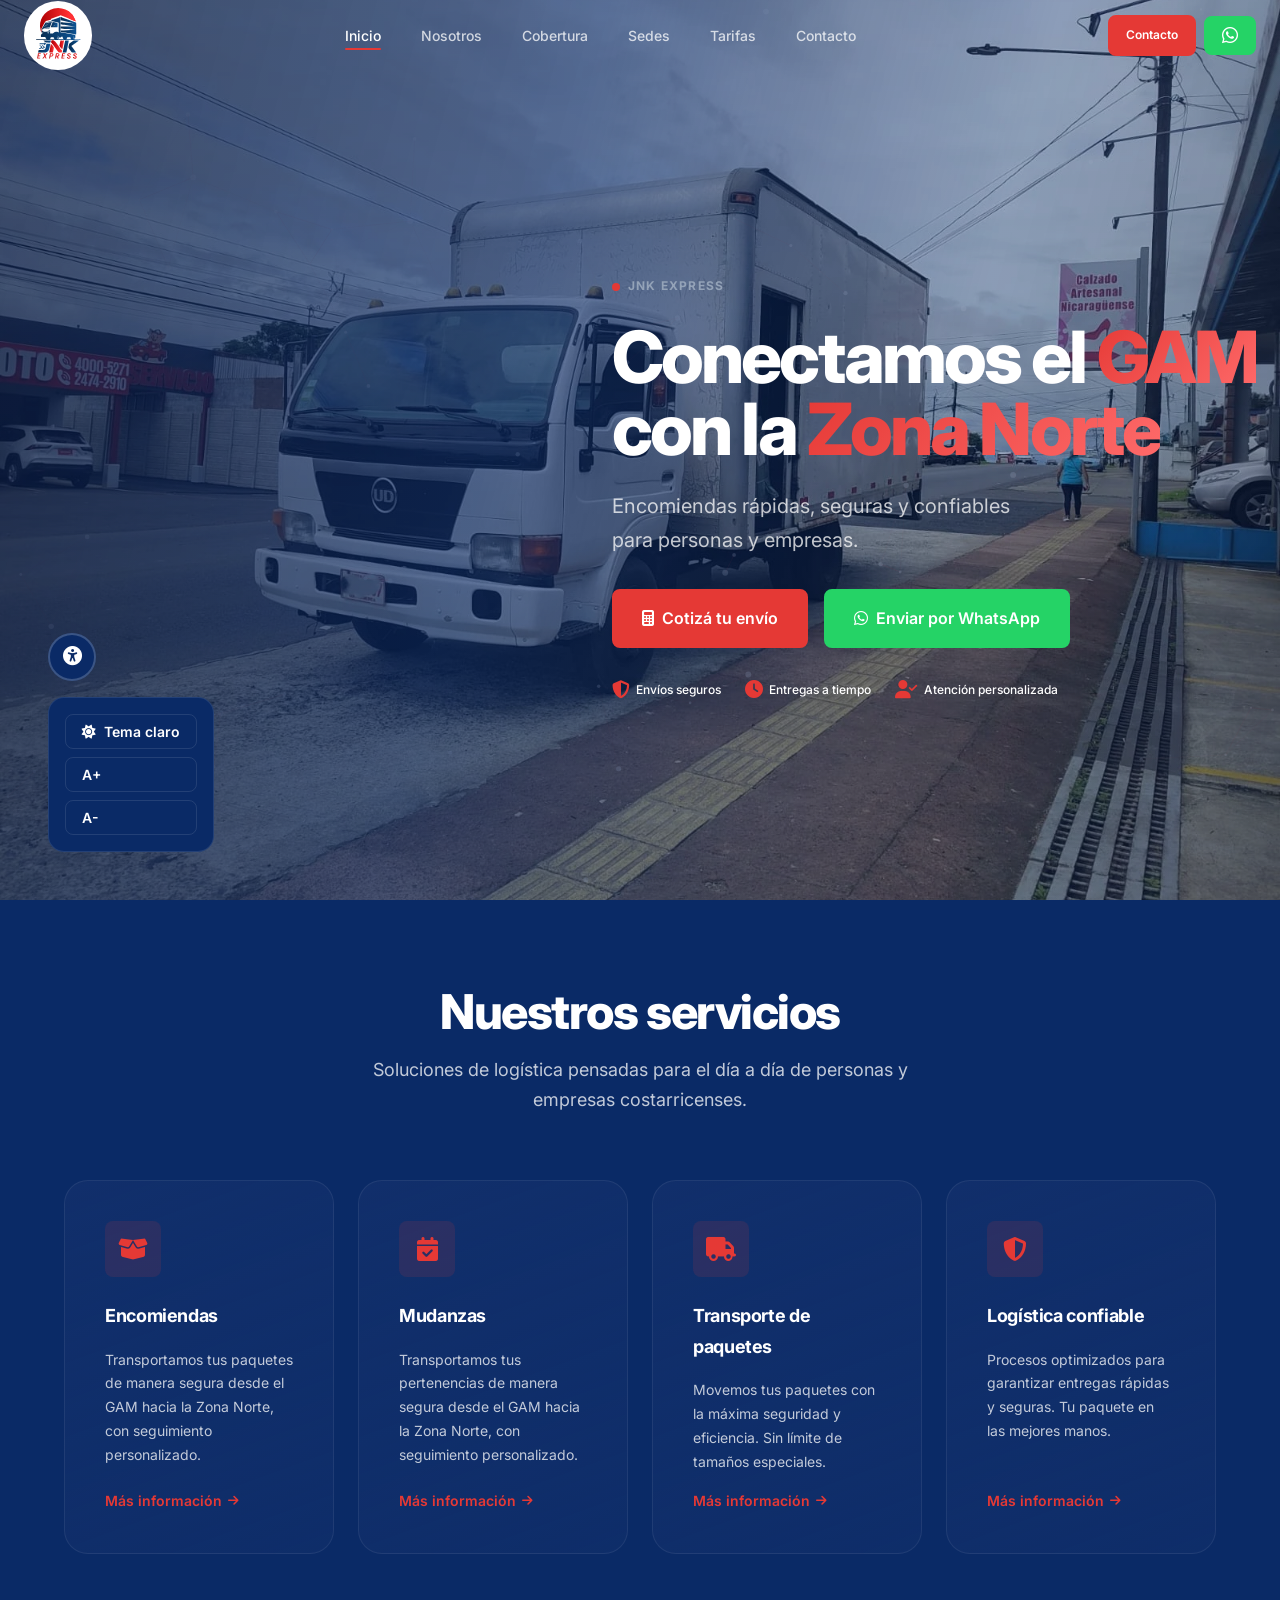
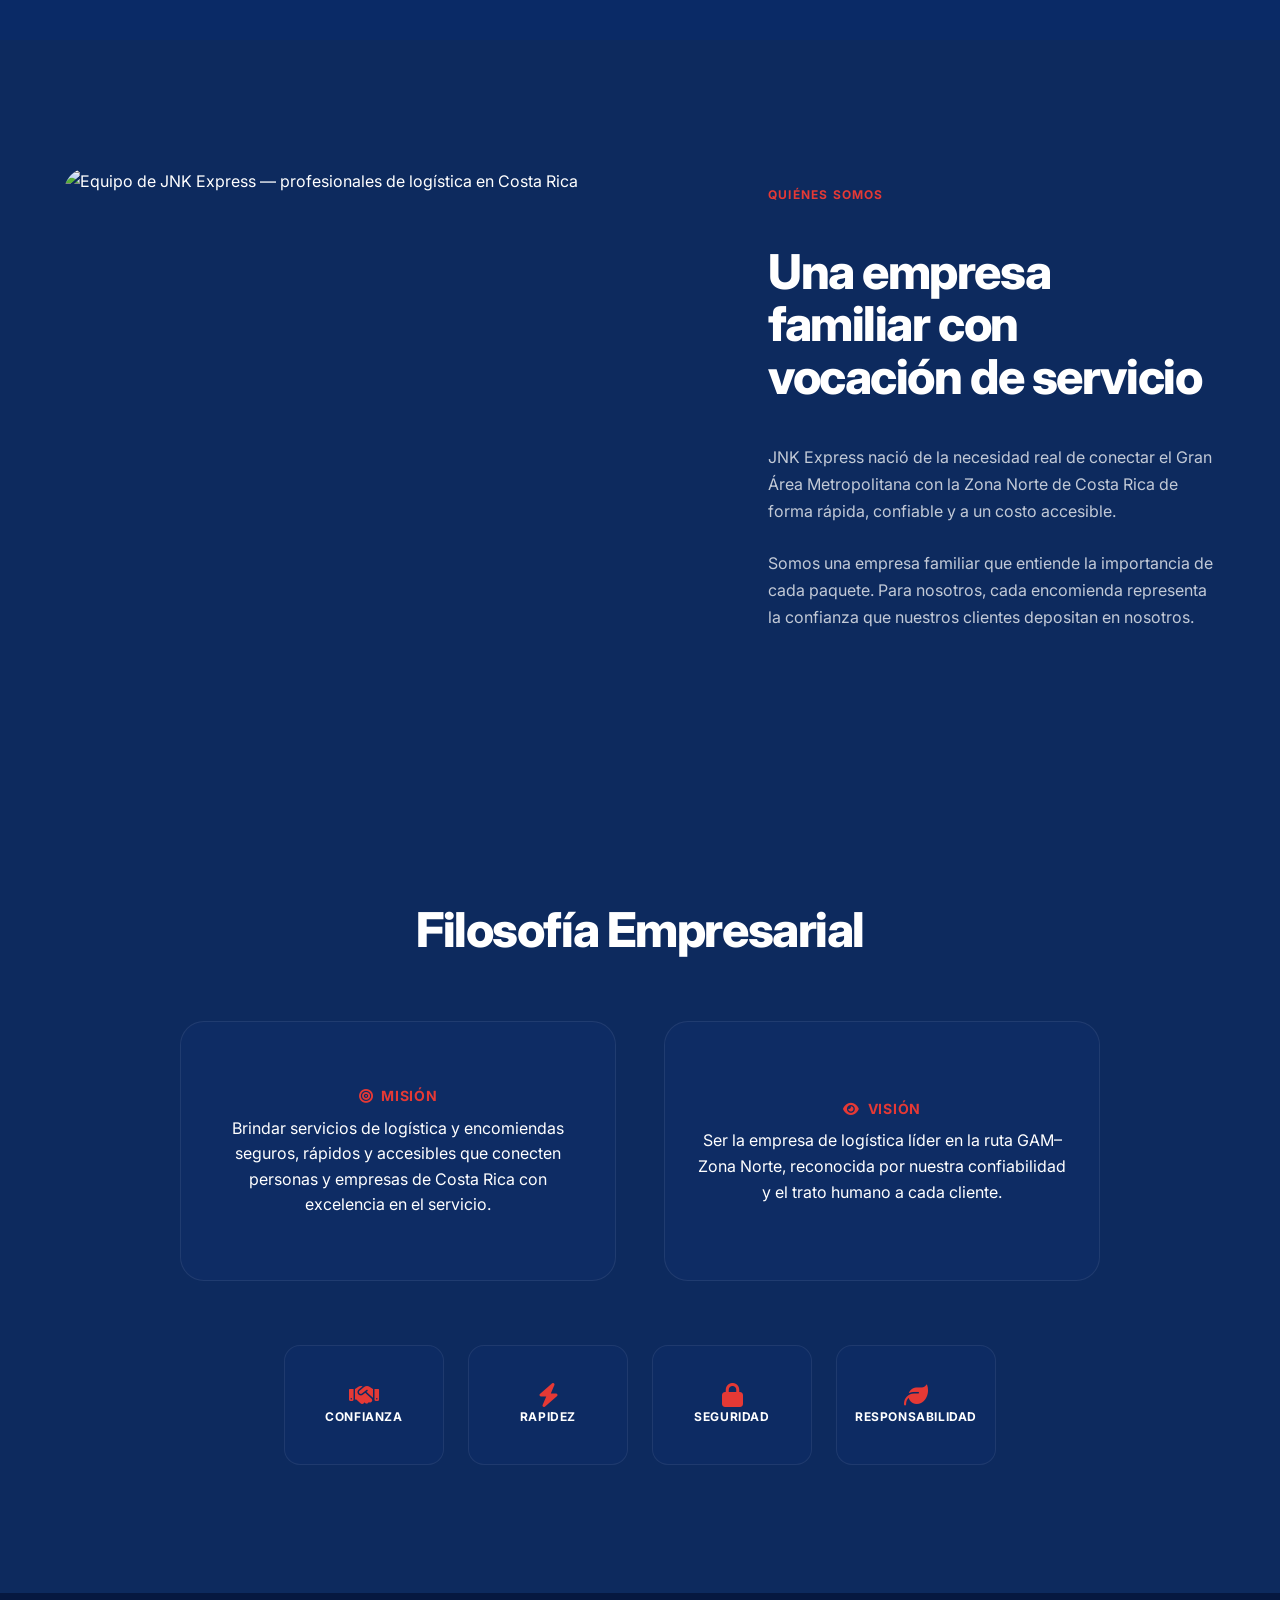
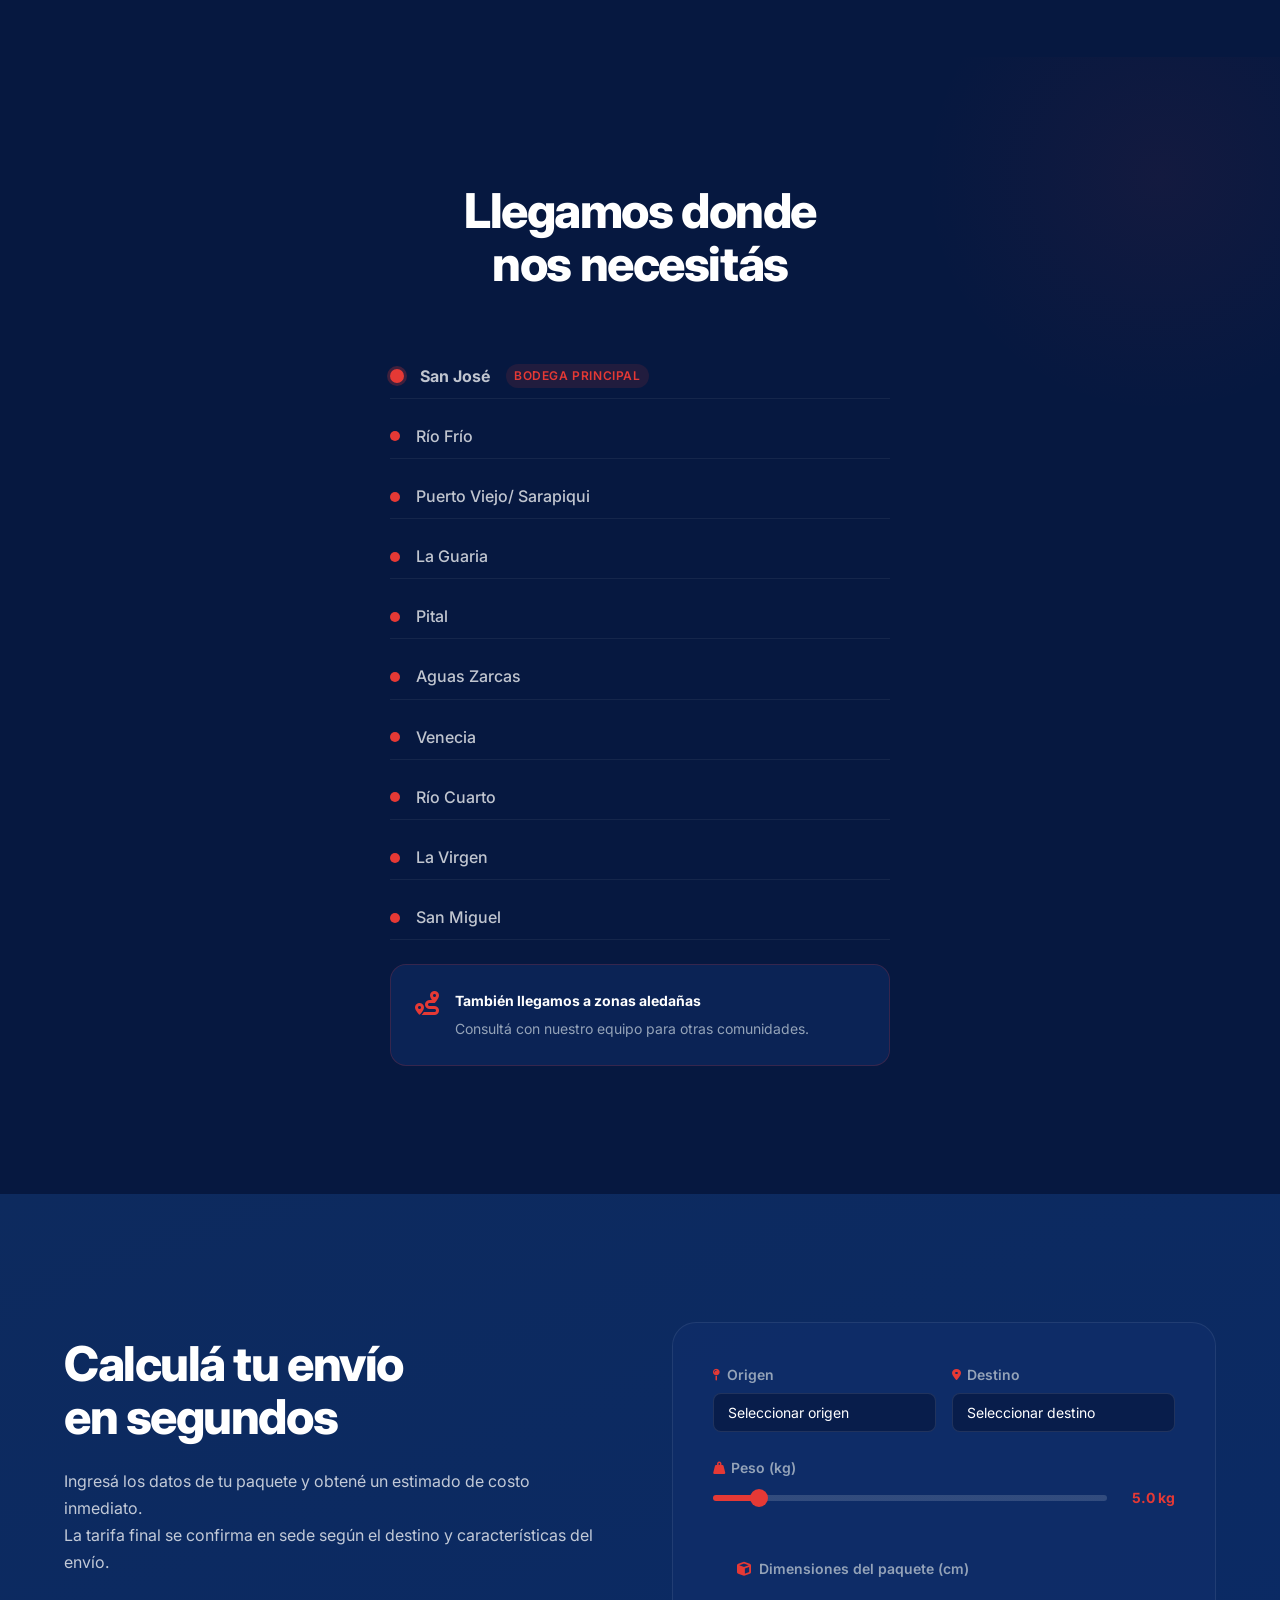
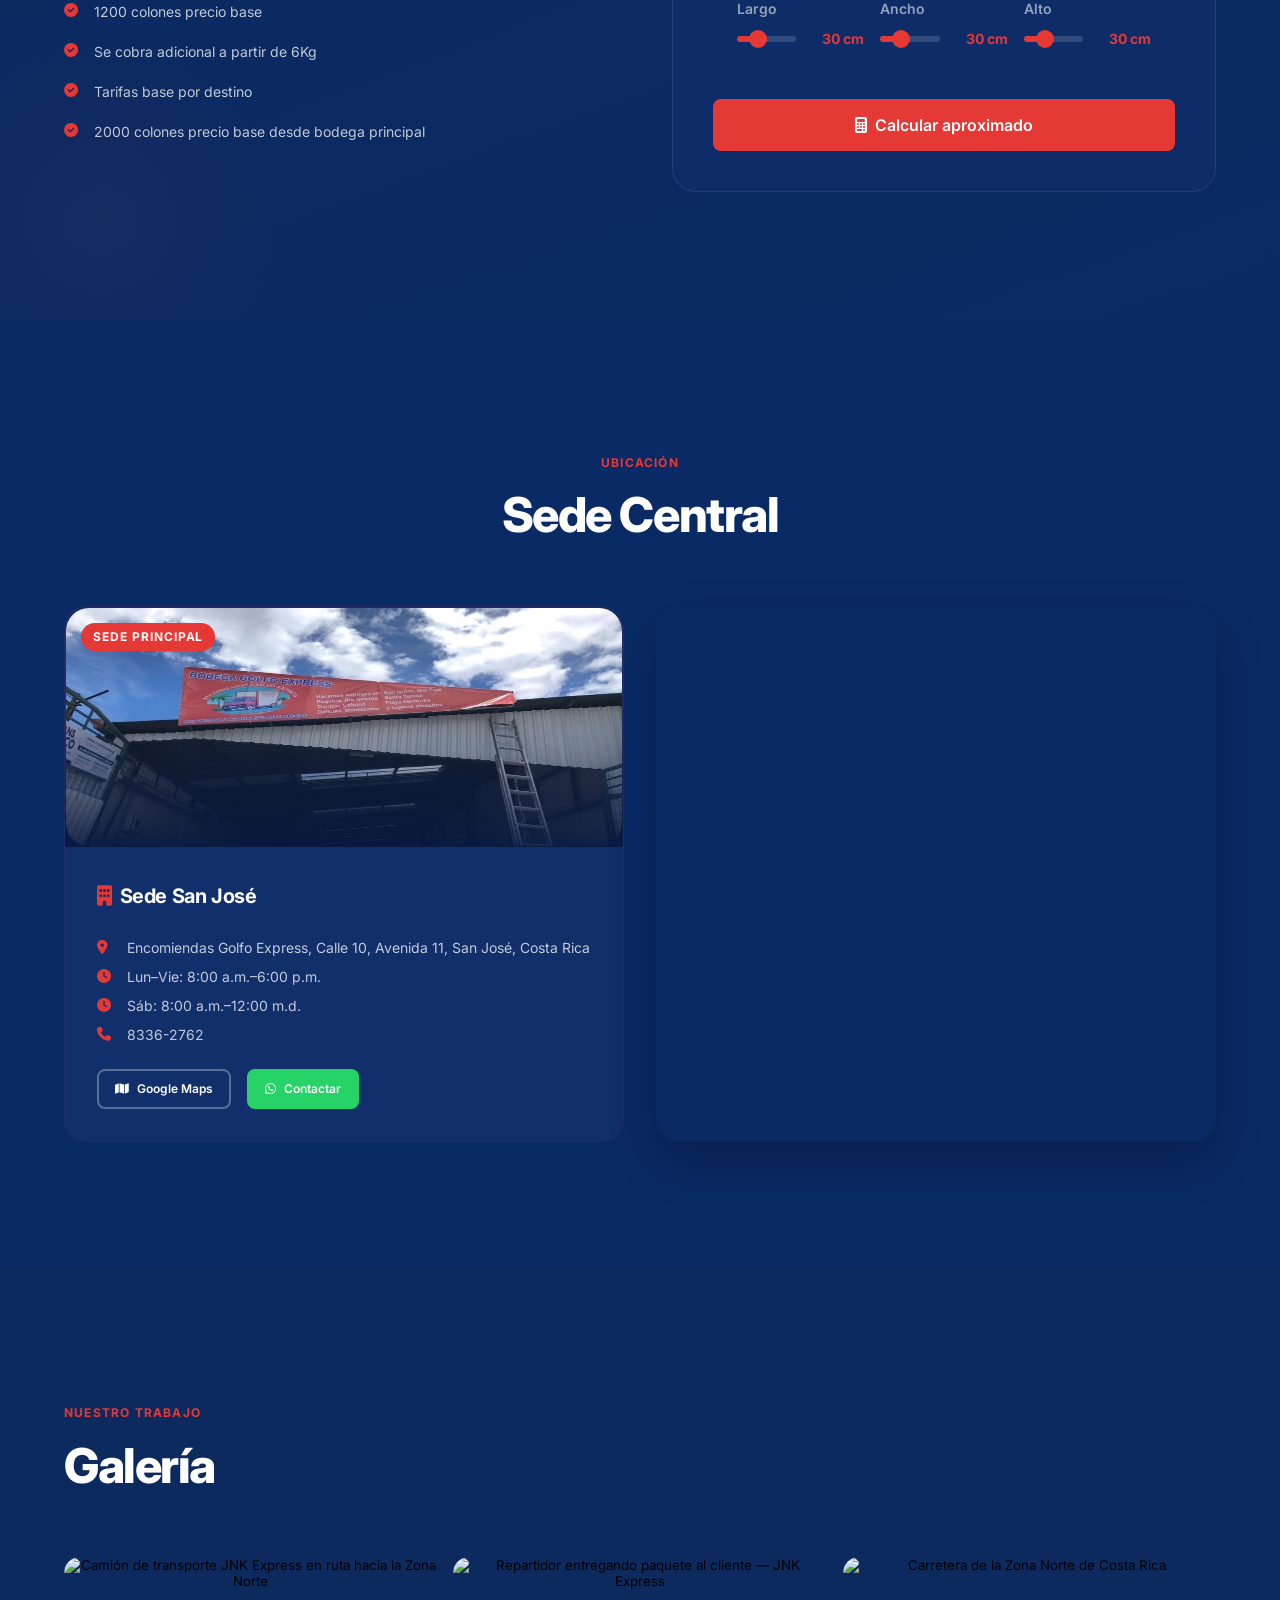
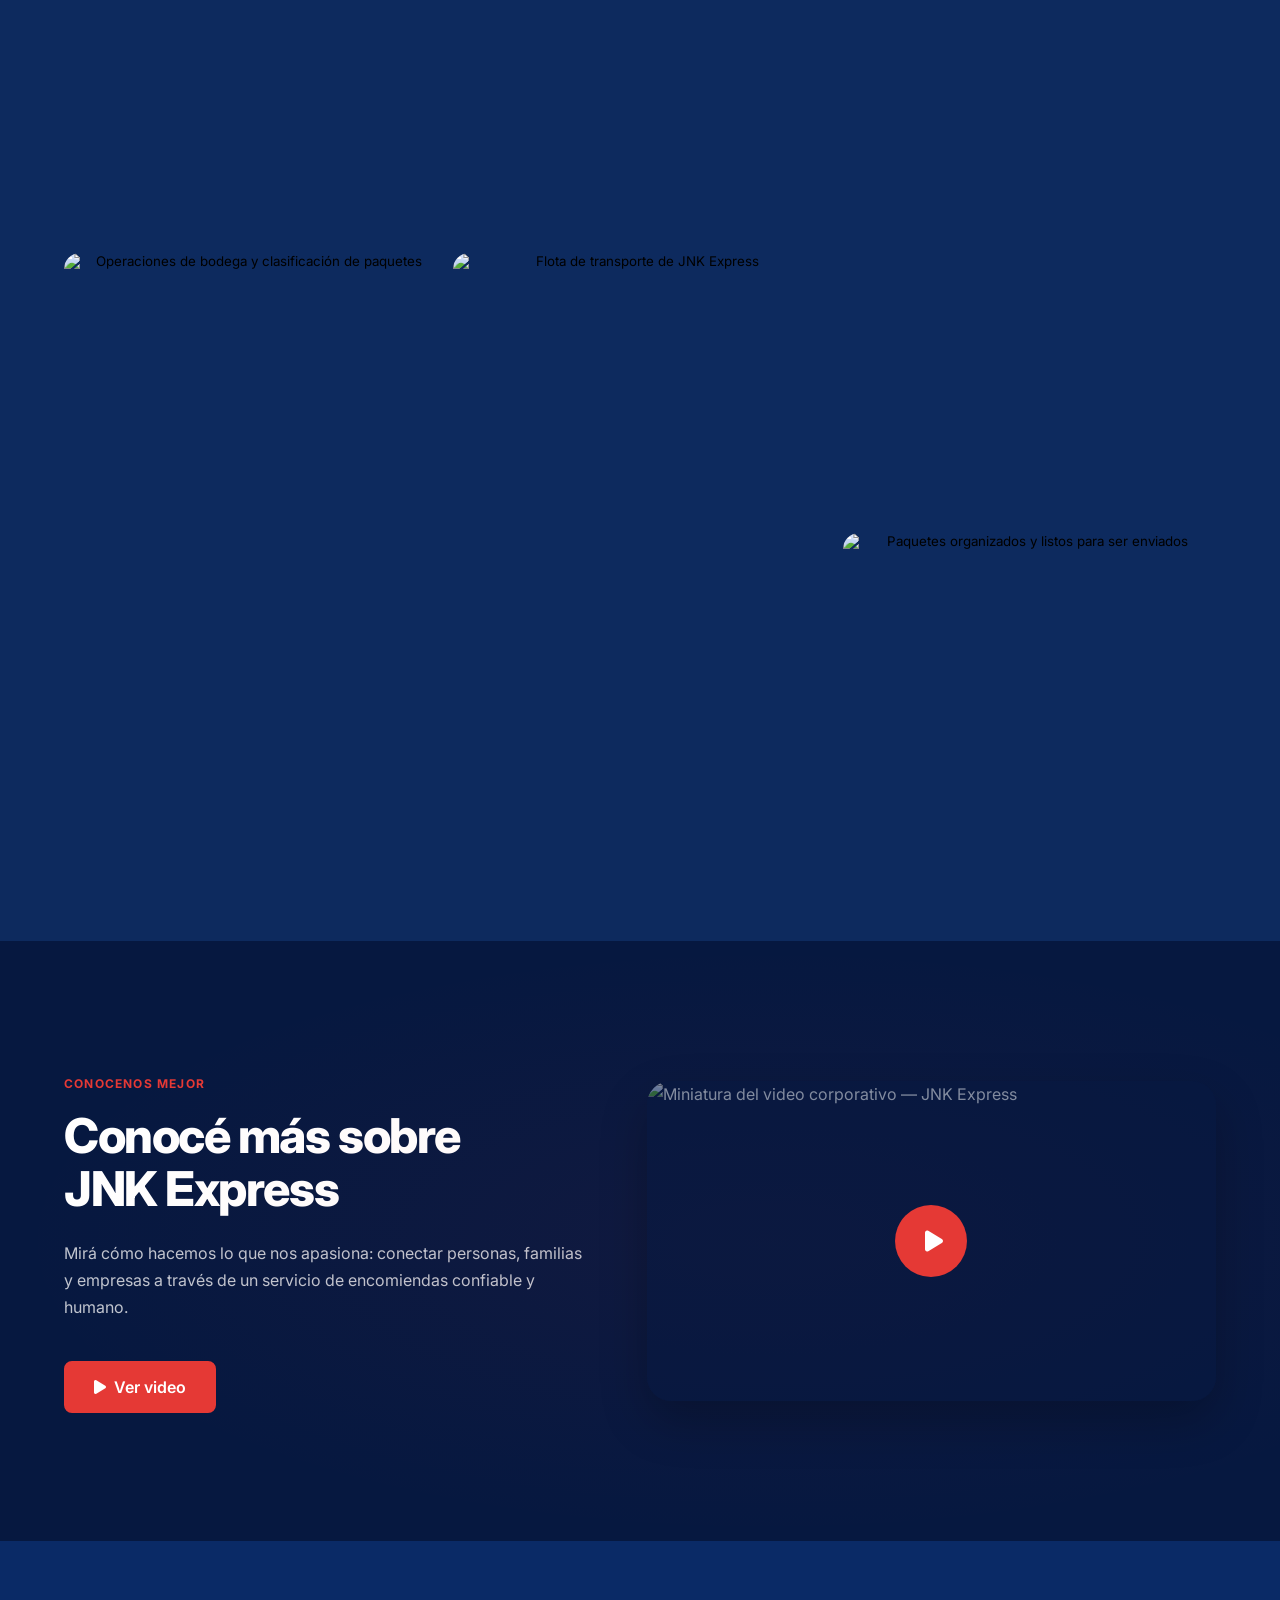
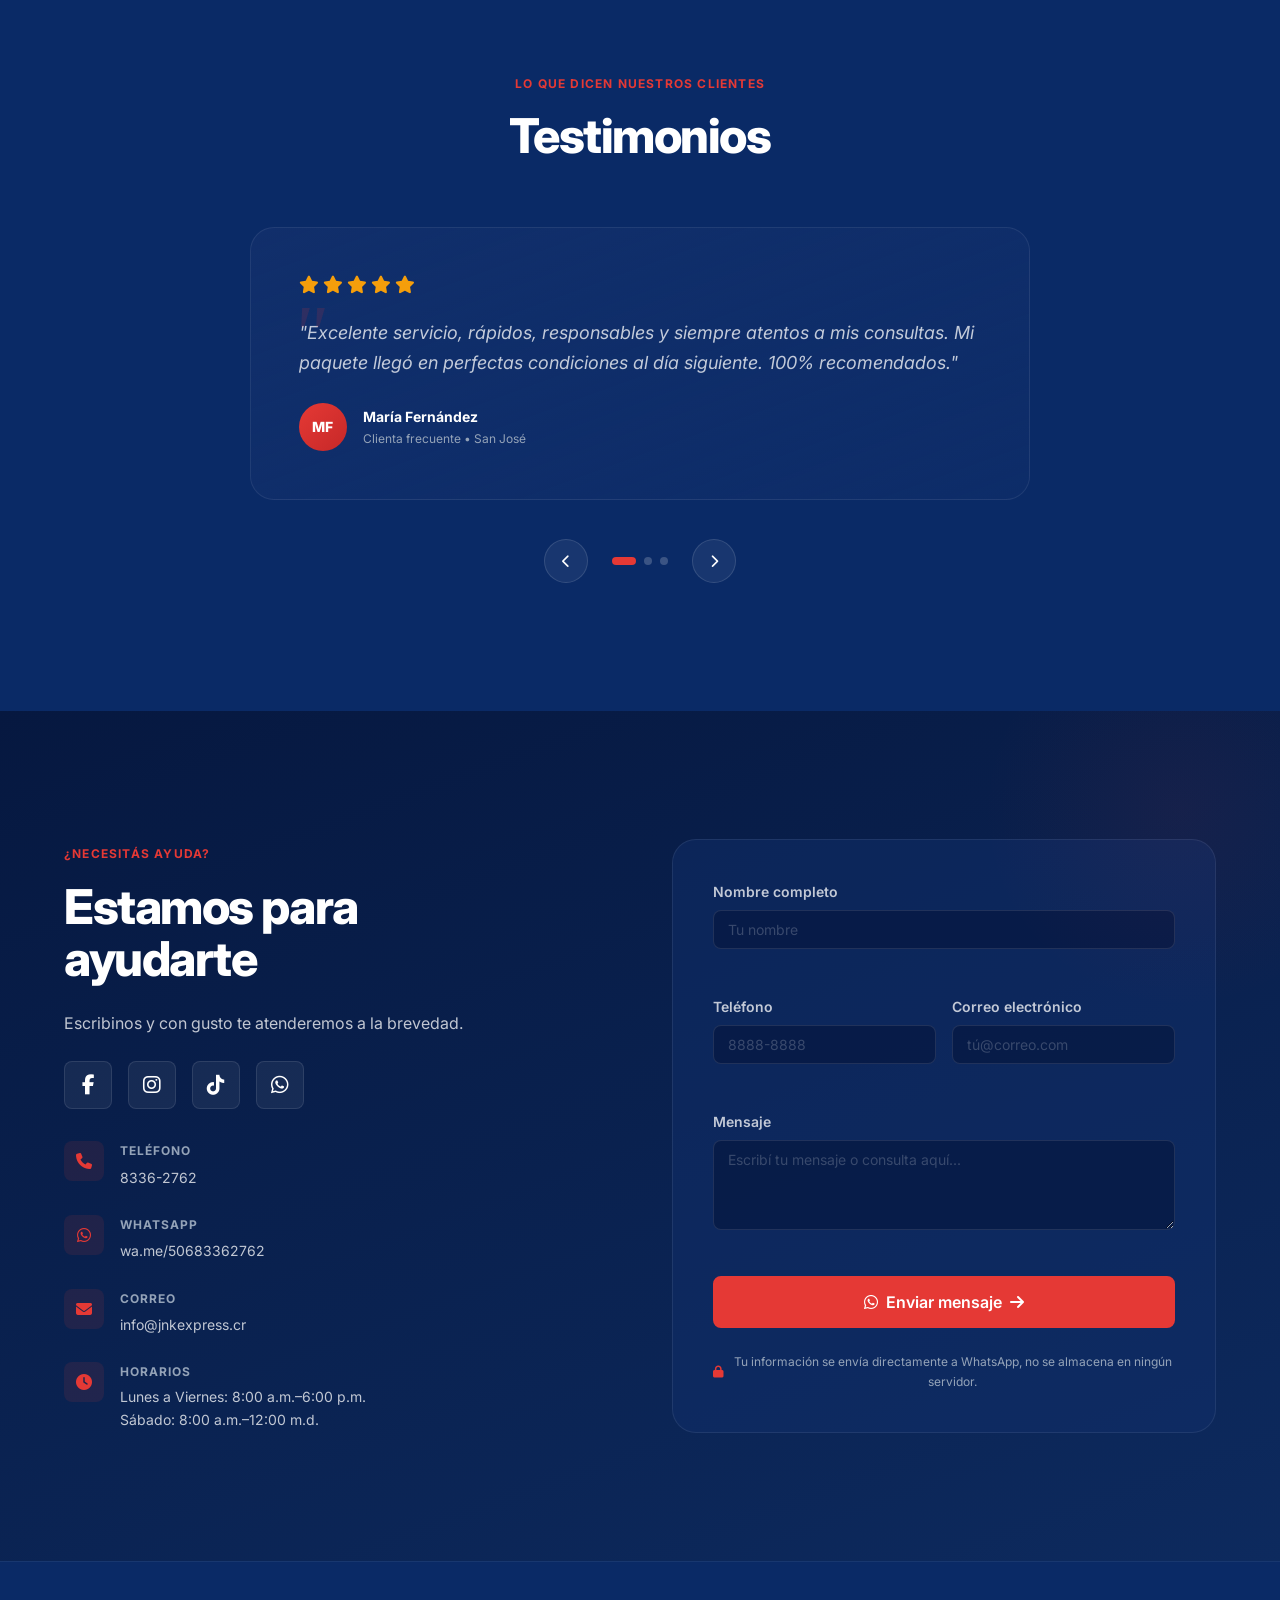
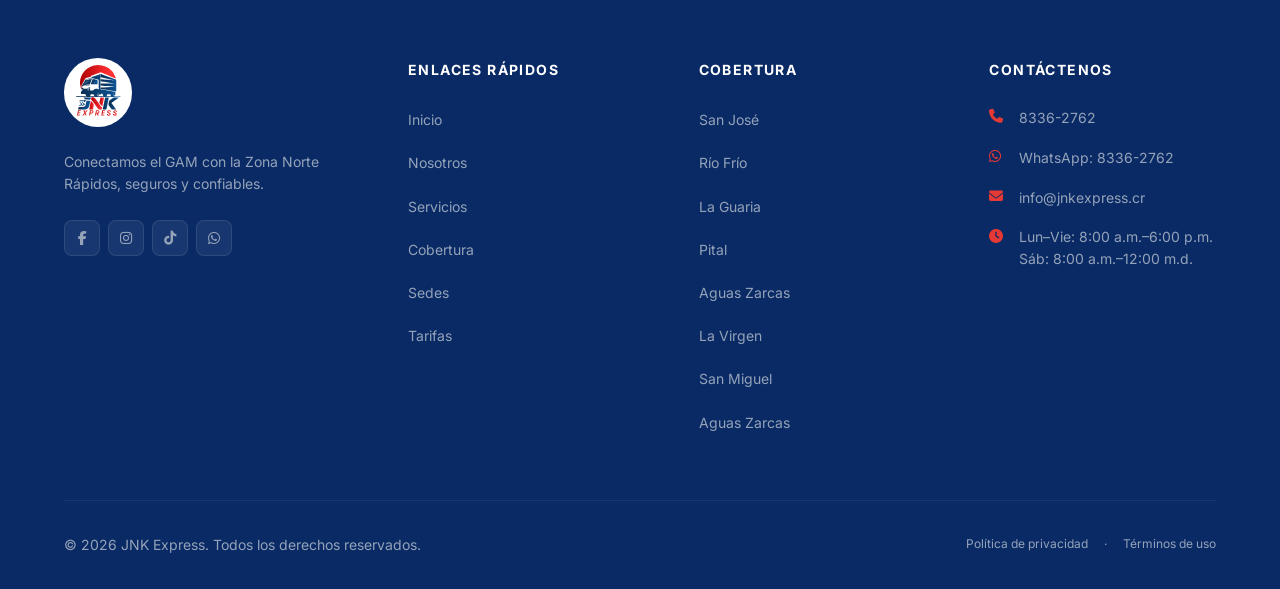
==== commit 01c64d85: "fix(ui): correct favicon path" ====
--- a/index.html
+++ b/index.html
@@ -17,7 +17,7 @@
         content="encomiendas Costa Rica, envíos GAM, envíos Zona Norte, transporte de paquetes, mensajería Costa Rica, encomiendas San Carlos, encomiendas Río Frío, logística Costa Rica, transporte empresarial">
     <link rel="canonical" href="https://jnkexpress.netlify.app/">
 
-    <link rel="apple-touch-icon" sizes="180x180" href="/assets/logos/logo-jnk-express.png">
+    <link rel="icon" type="image/svg+xml" href="assets/logos/logo-jnk-express.png">
 
     <!-- Google Search Console Verification -->
     <meta name="google-site-verification" content="yZvQUy5CTRhYEAlHgS5wYZeiInk_PXOUps9m0Fp14XA" />
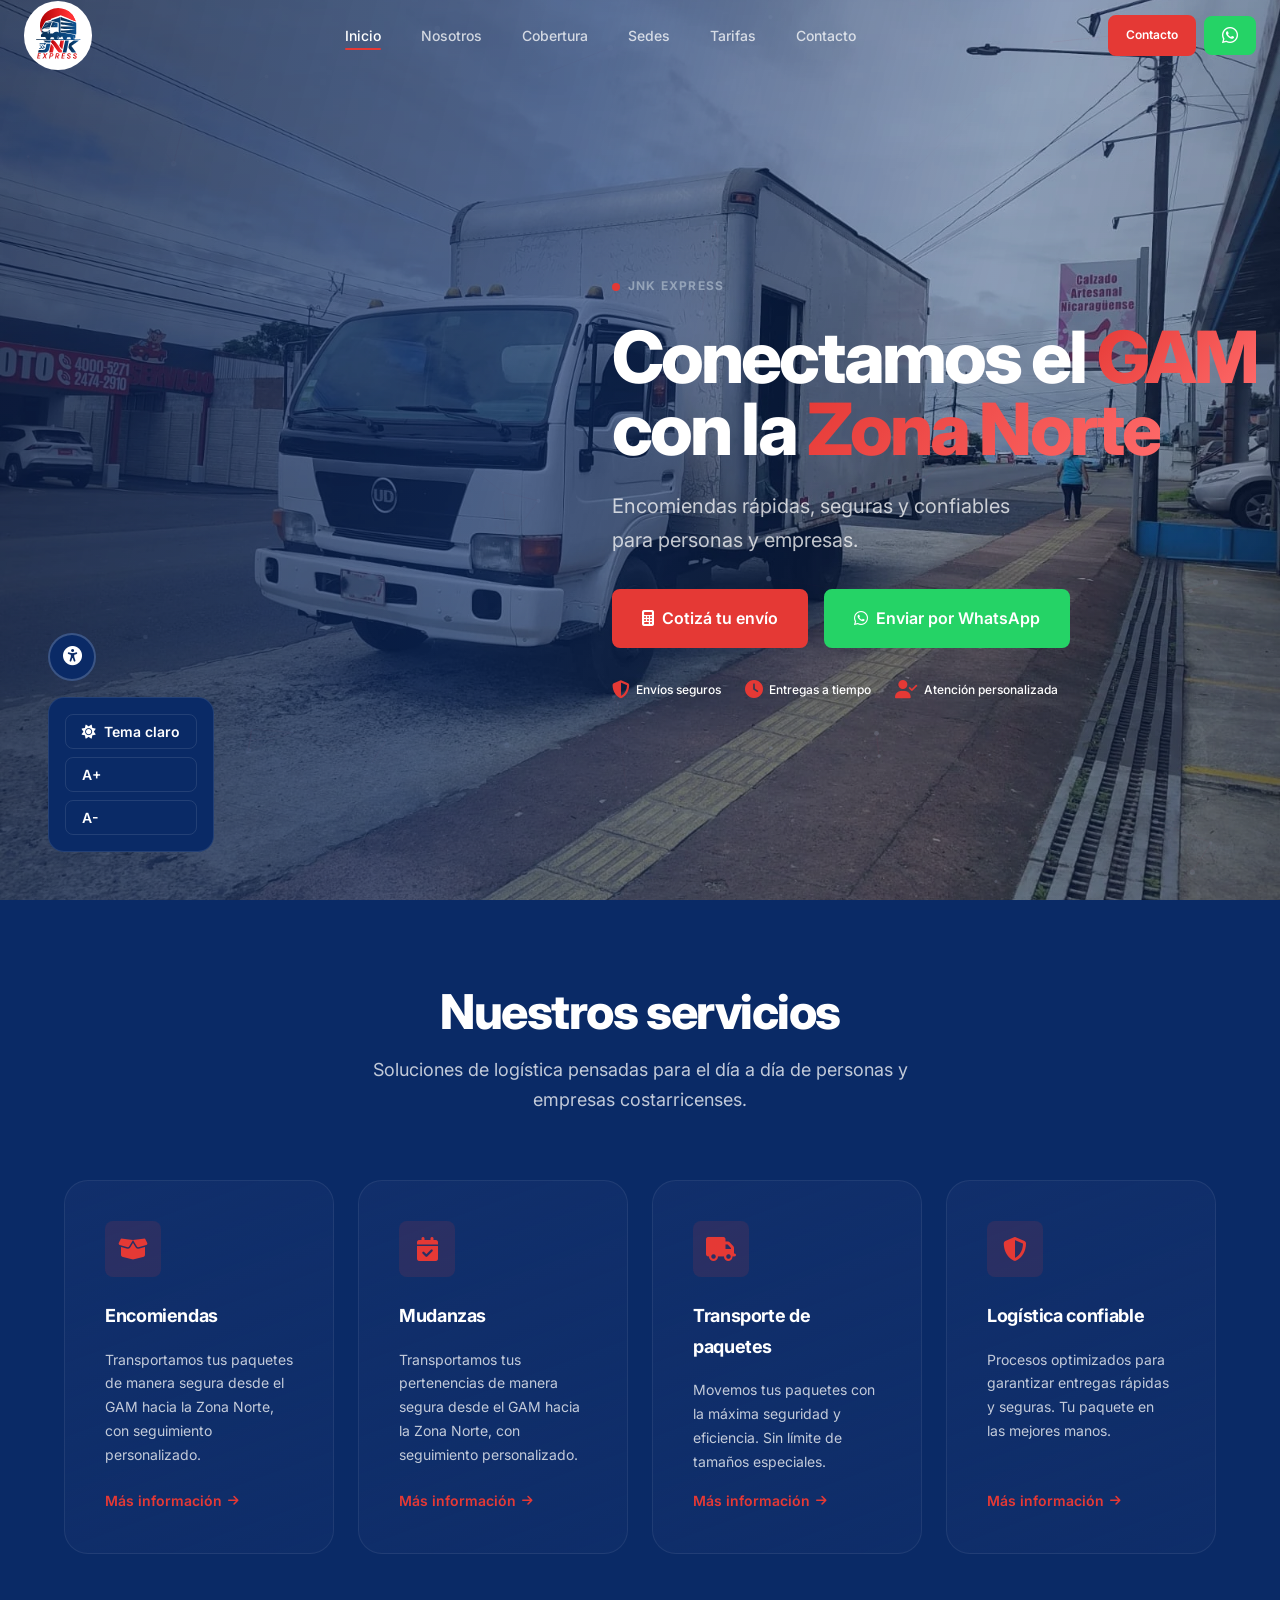
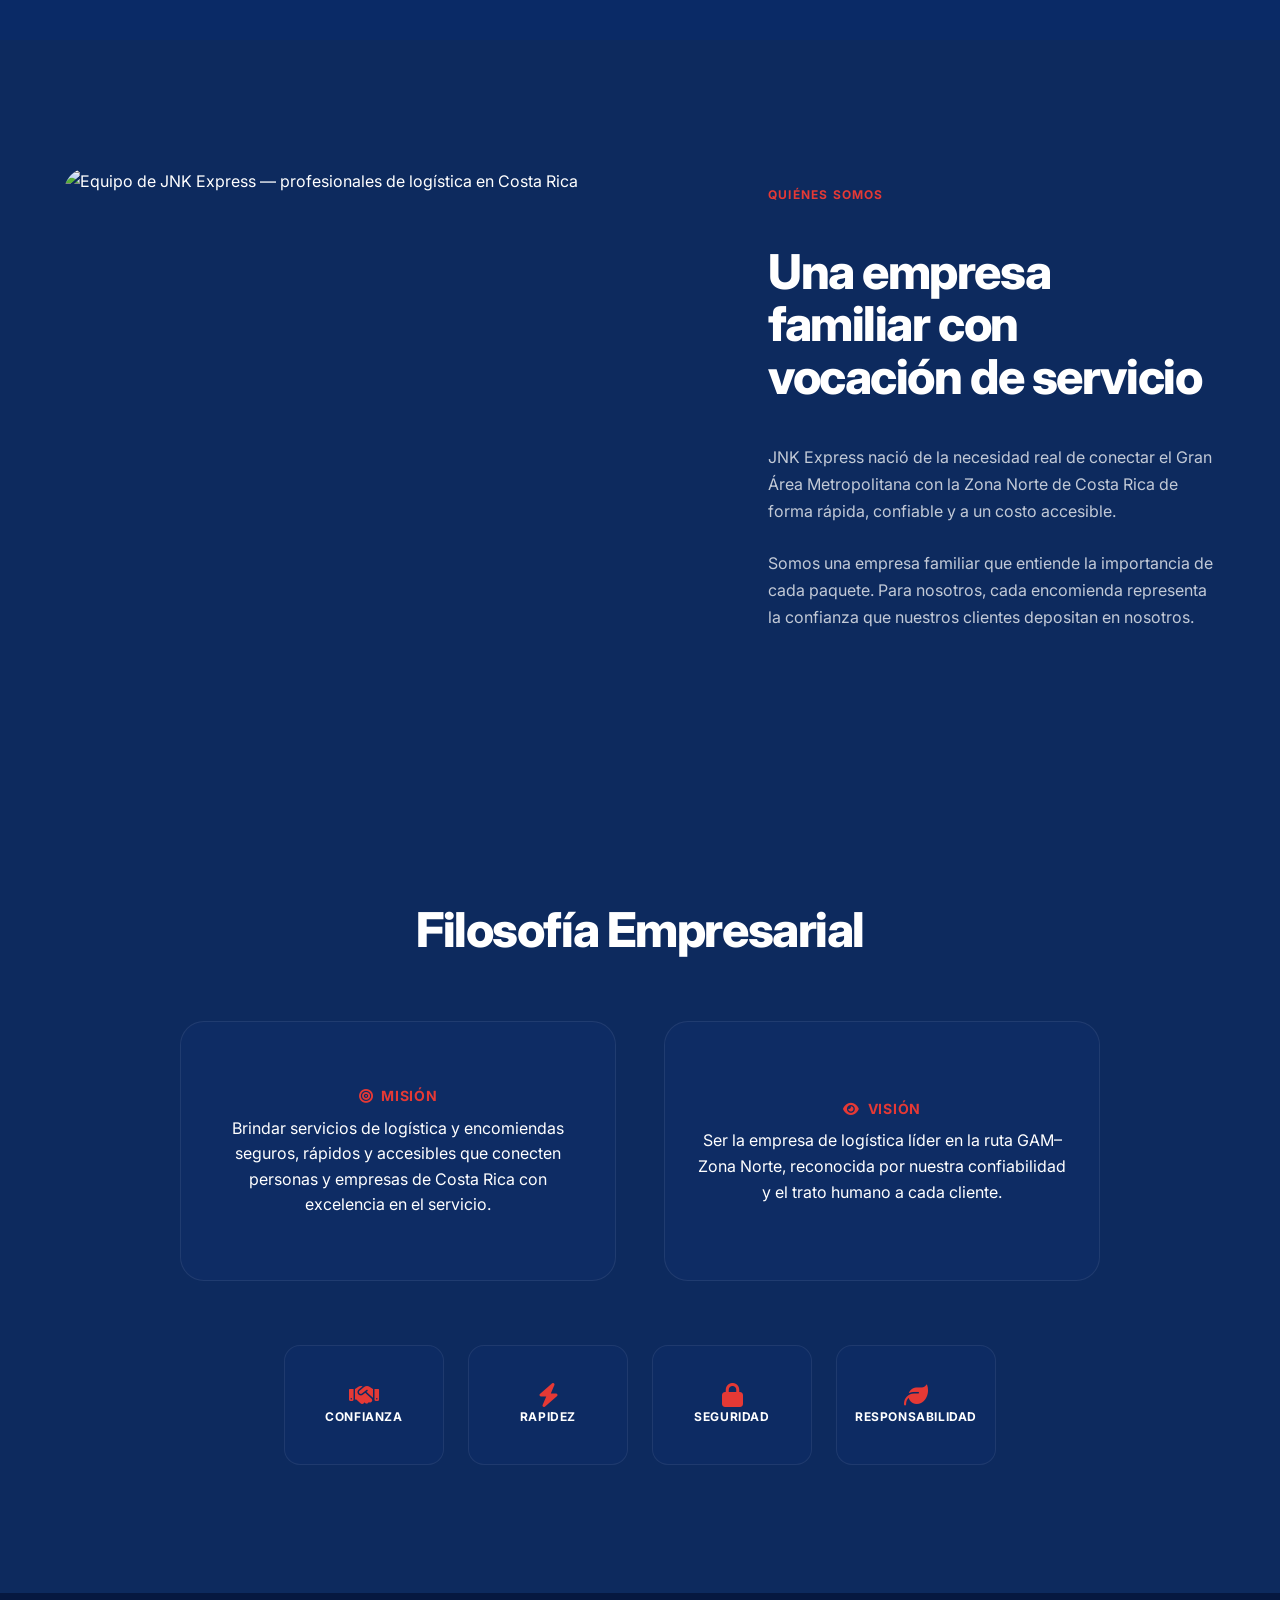
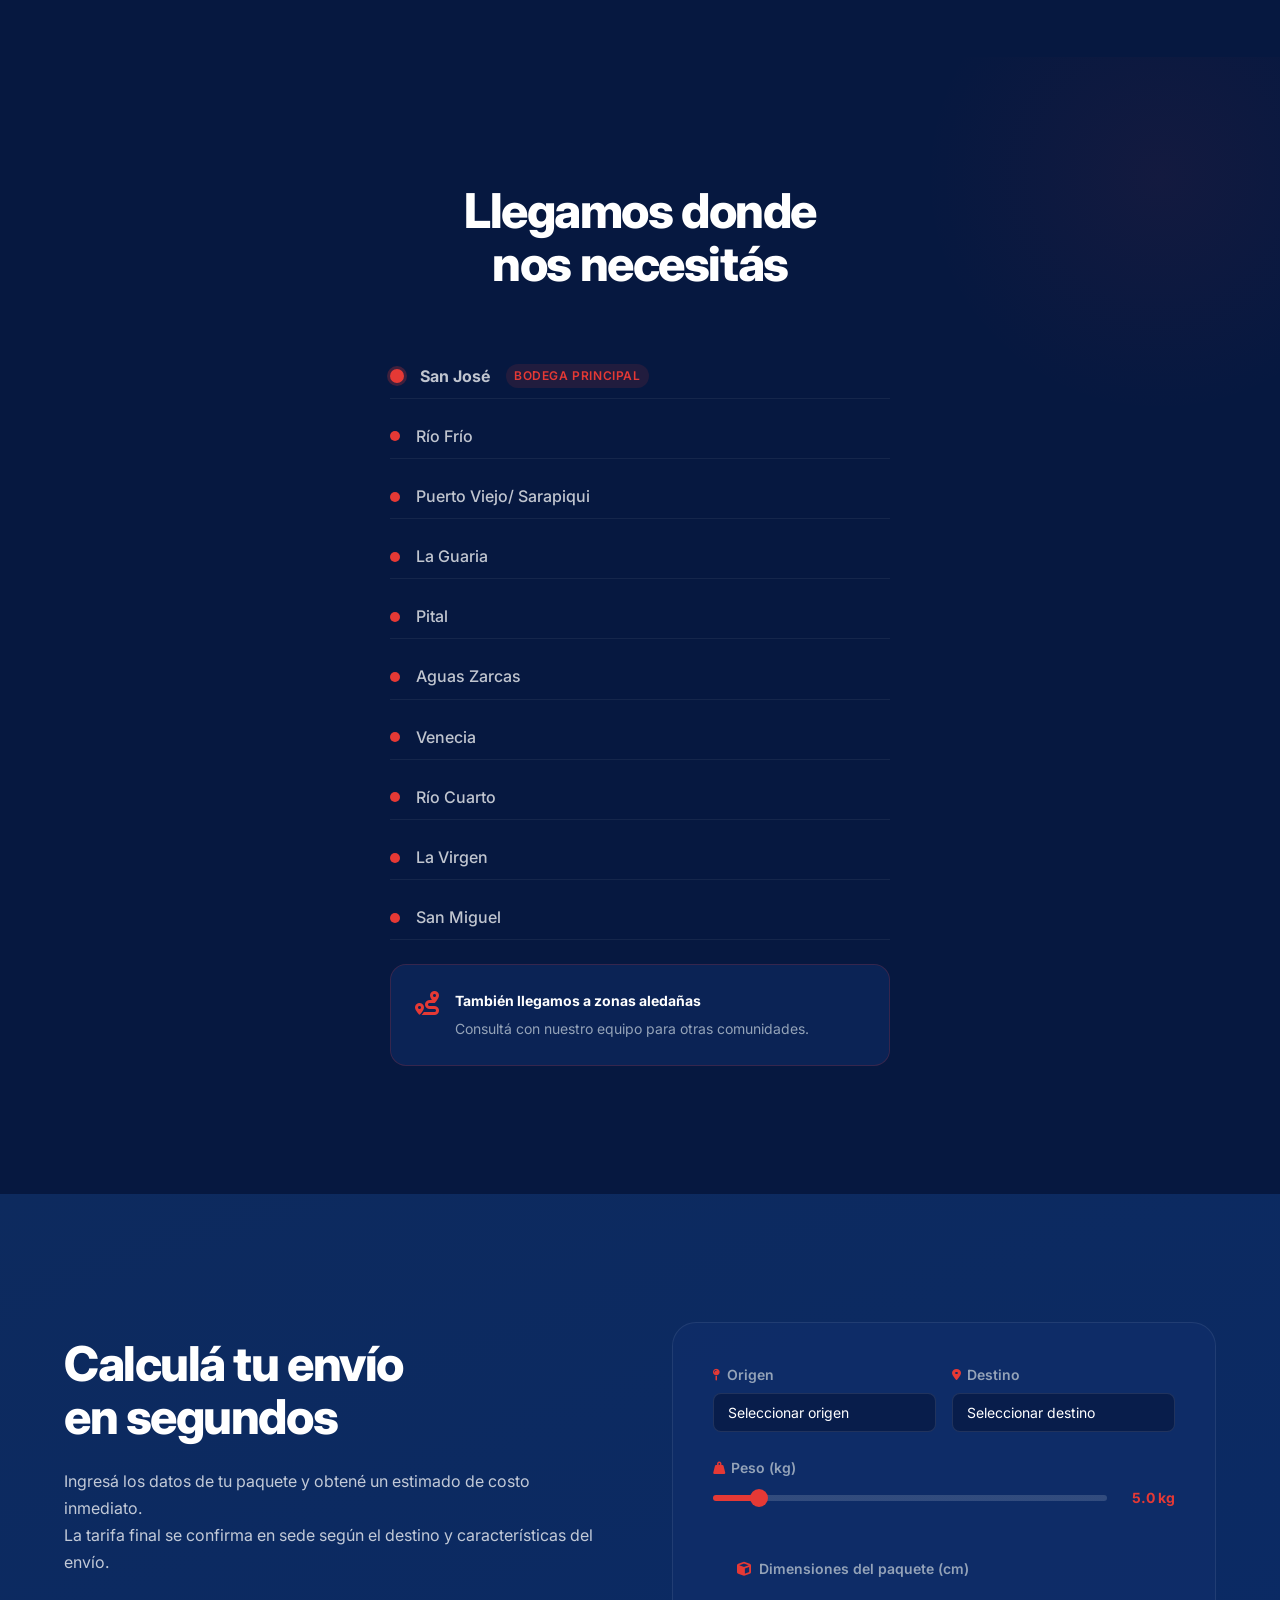
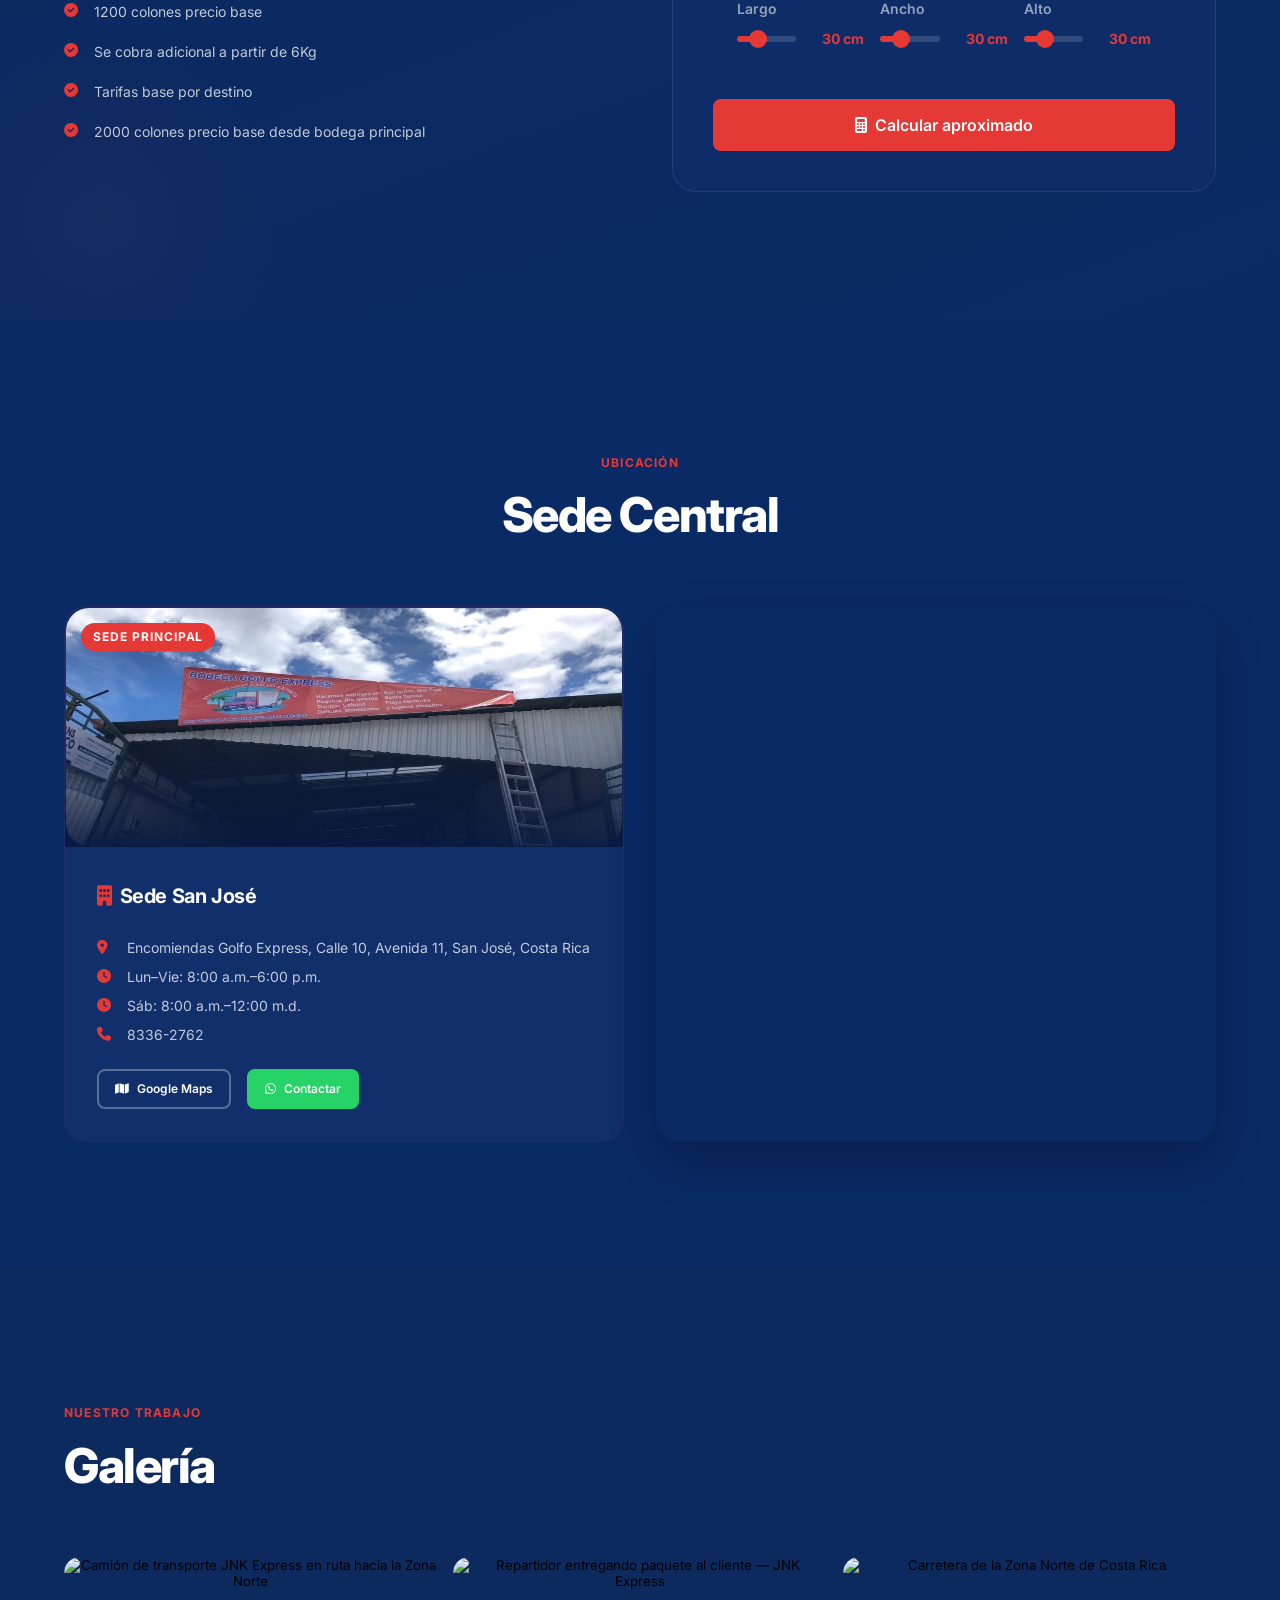
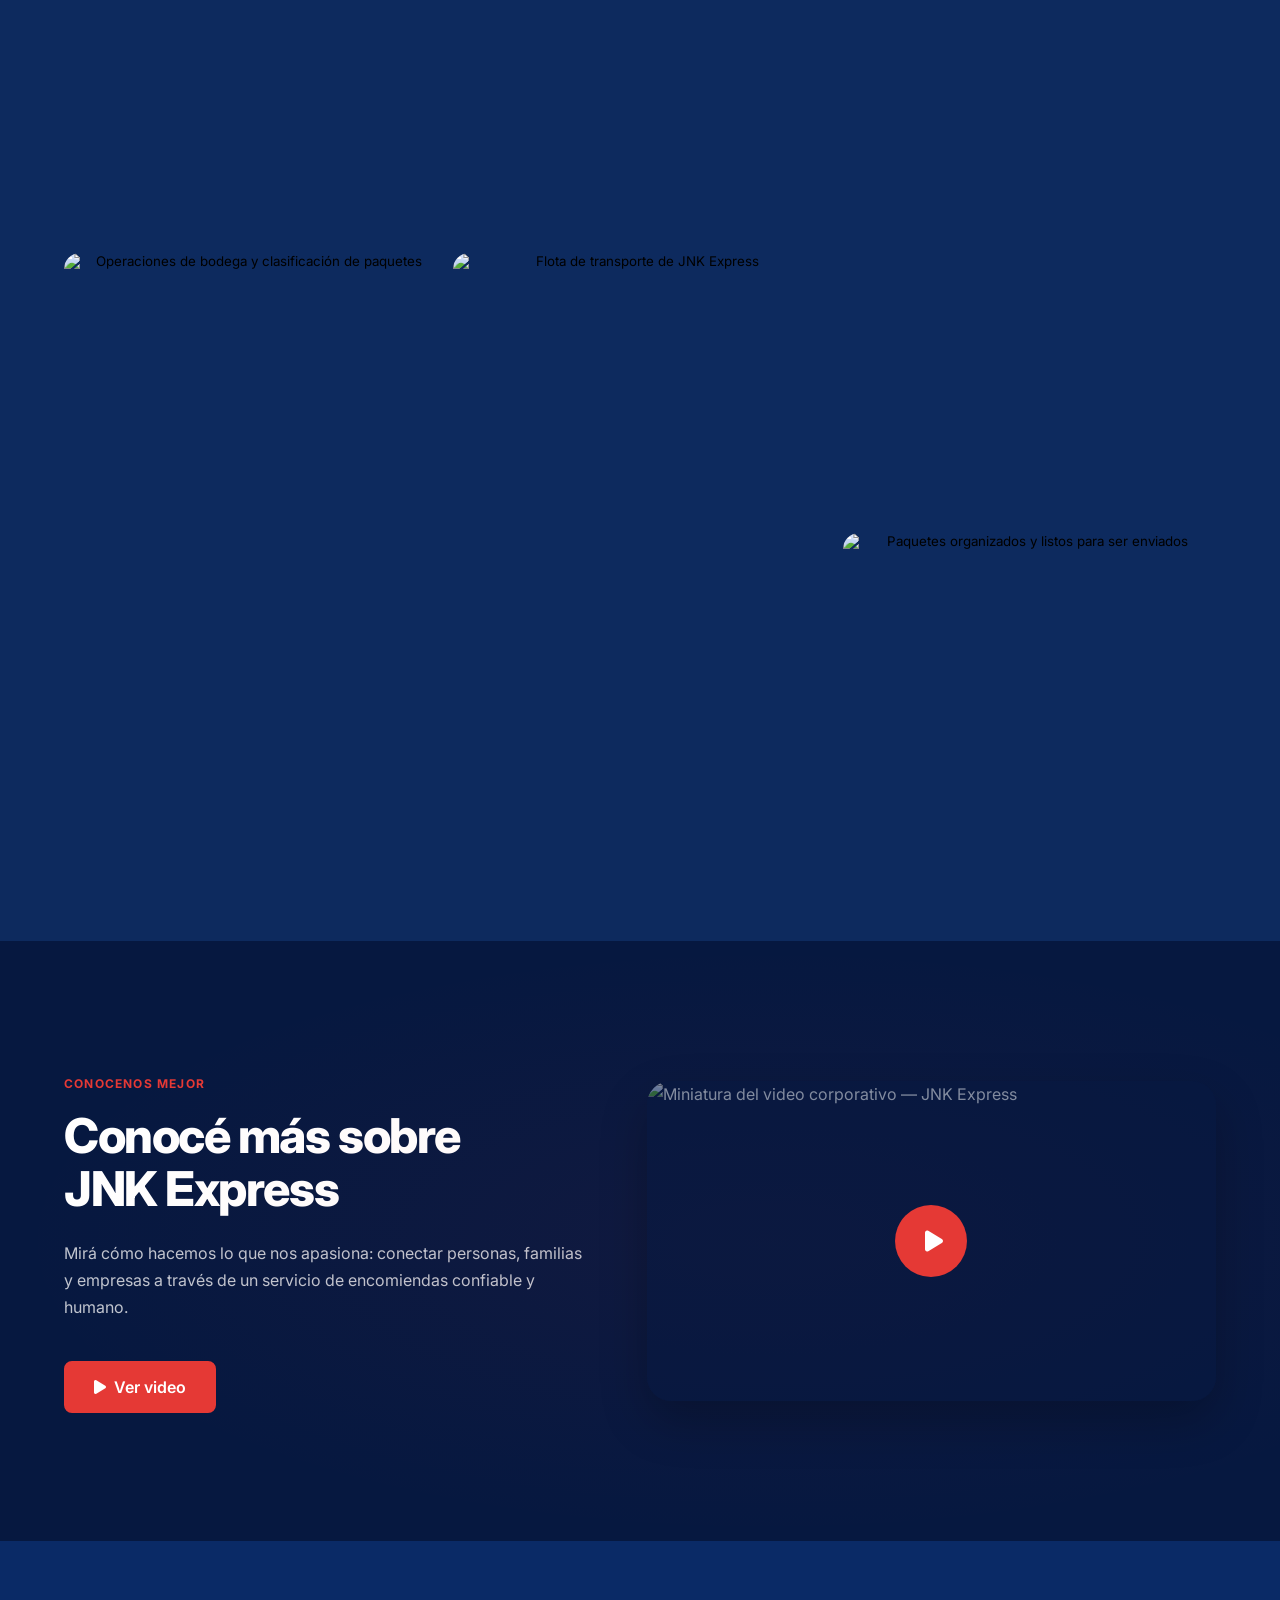
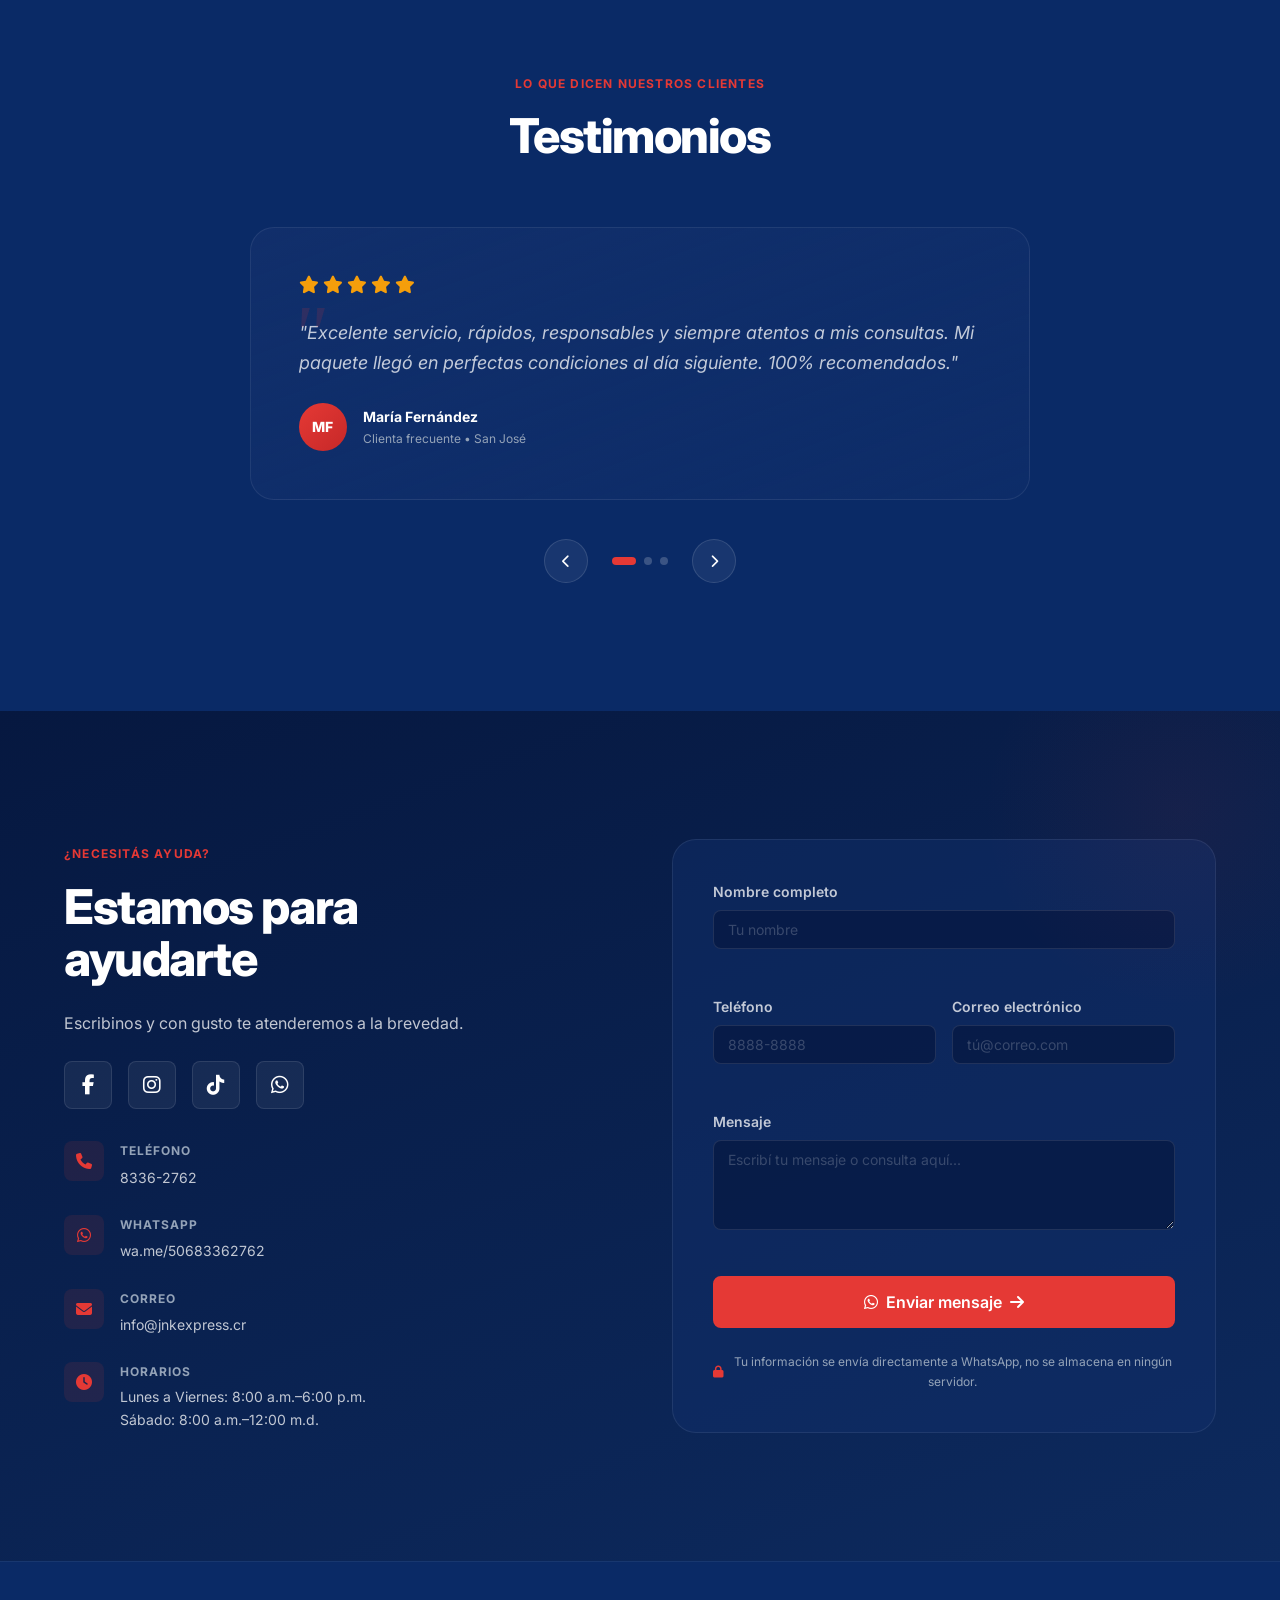
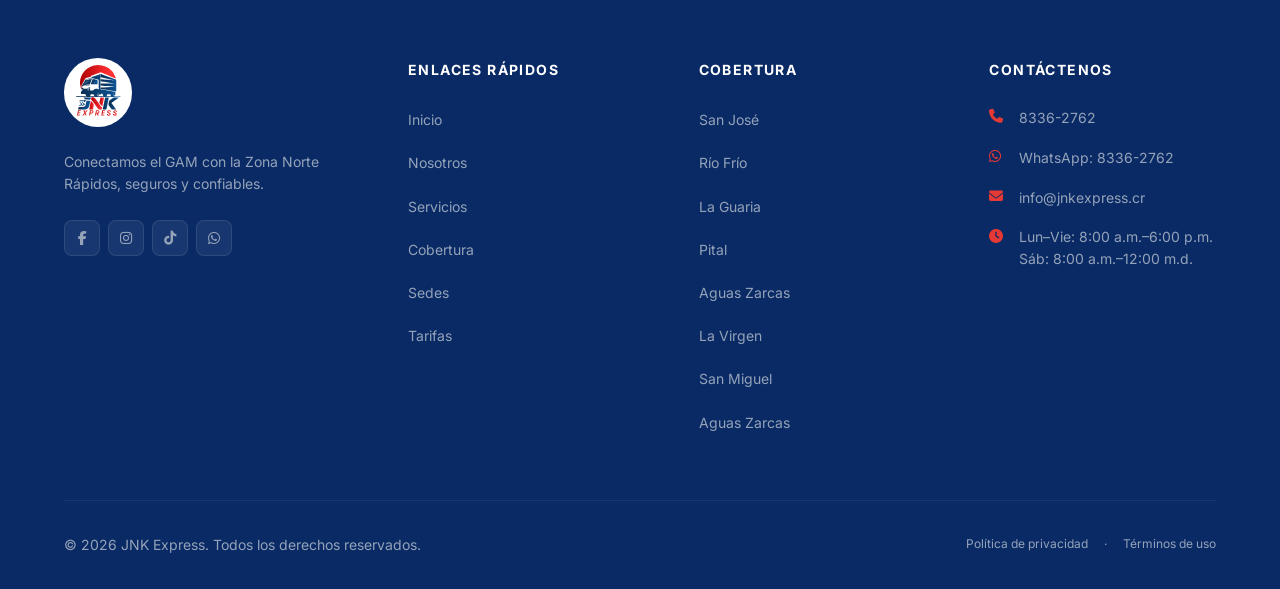
==== commit 6d5650bd: "fix(ui): correct favicon path type error" ====
--- a/index.html
+++ b/index.html
@@ -17,7 +17,7 @@
         content="encomiendas Costa Rica, envíos GAM, envíos Zona Norte, transporte de paquetes, mensajería Costa Rica, encomiendas San Carlos, encomiendas Río Frío, logística Costa Rica, transporte empresarial">
     <link rel="canonical" href="https://jnkexpress.netlify.app/">
 
-    <link rel="icon" type="image/svg+xml" href="assets/logos/logo-jnk-express.png">
+    <link rel="icon" type="image/svg+xml" href="assets/logos/jnk-logo.svg">
 
     <!-- Google Search Console Verification -->
     <meta name="google-site-verification" content="yZvQUy5CTRhYEAlHgS5wYZeiInk_PXOUps9m0Fp14XA" />
